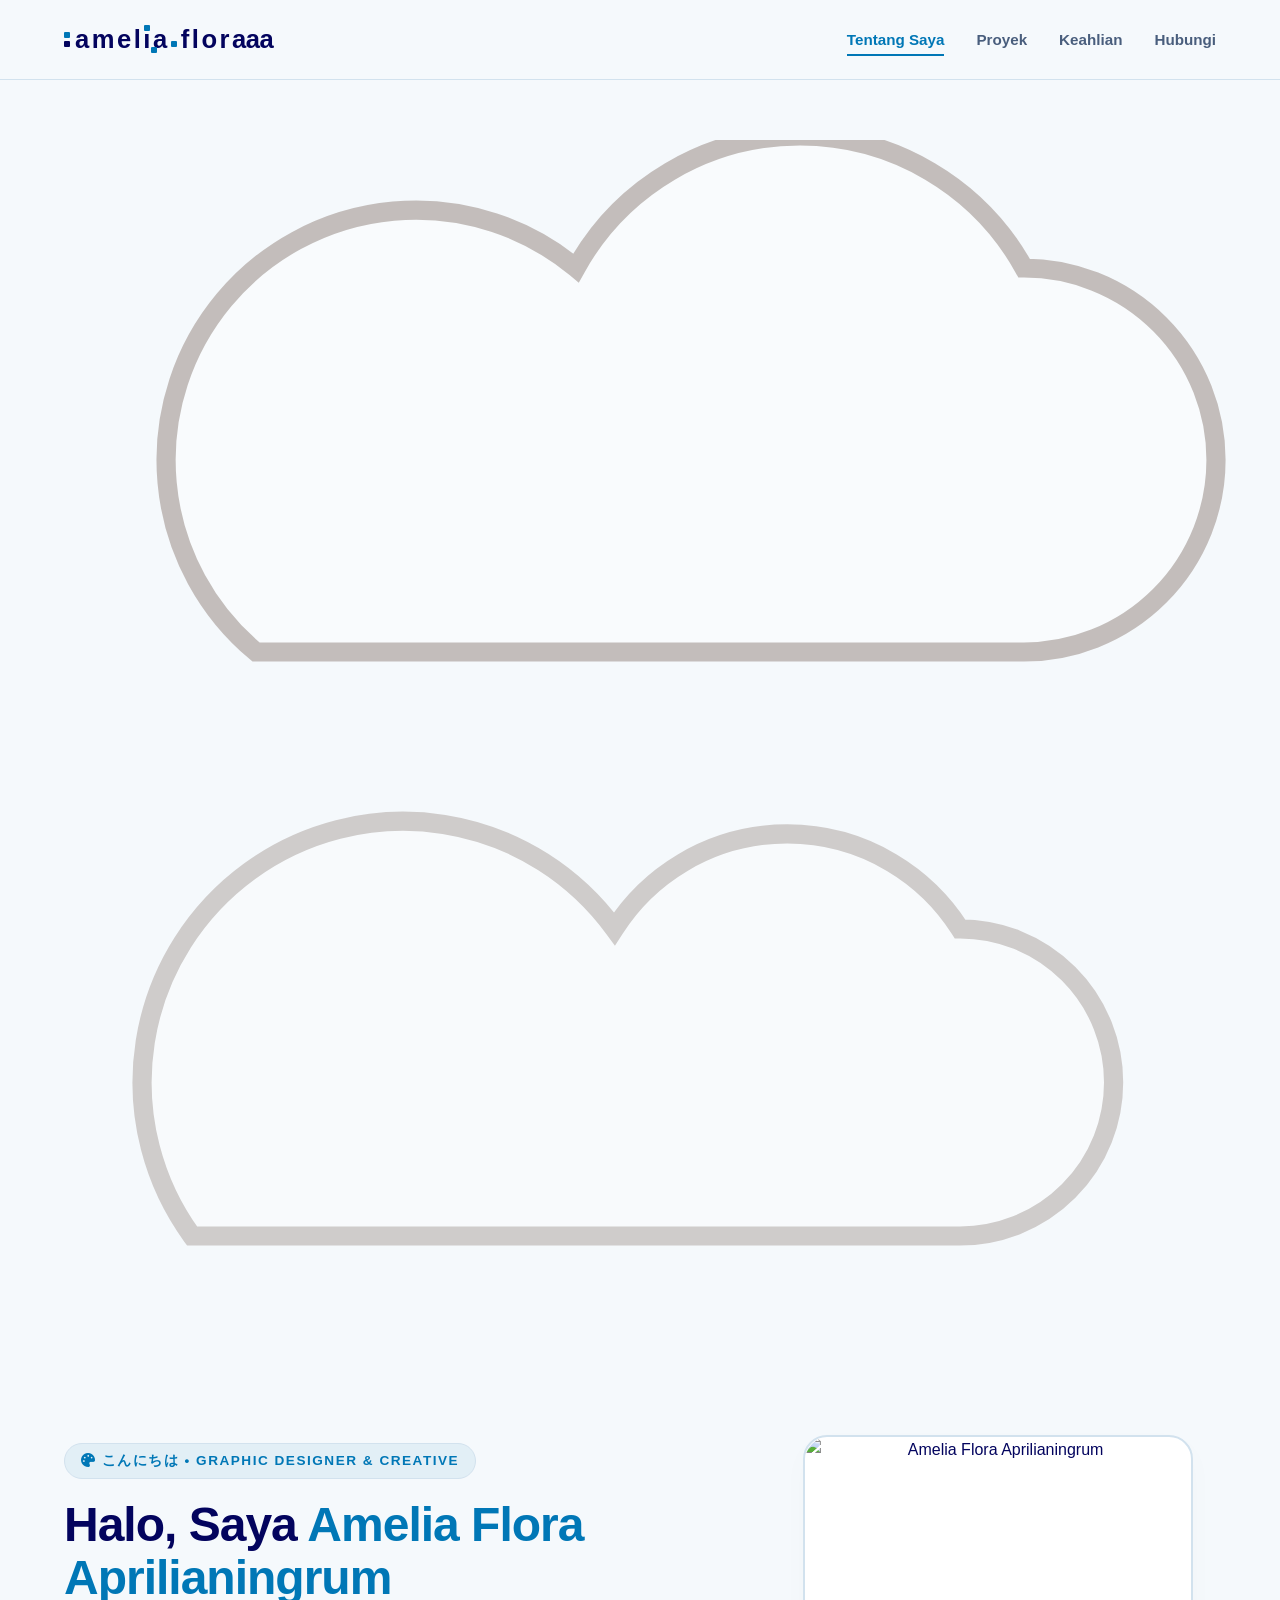
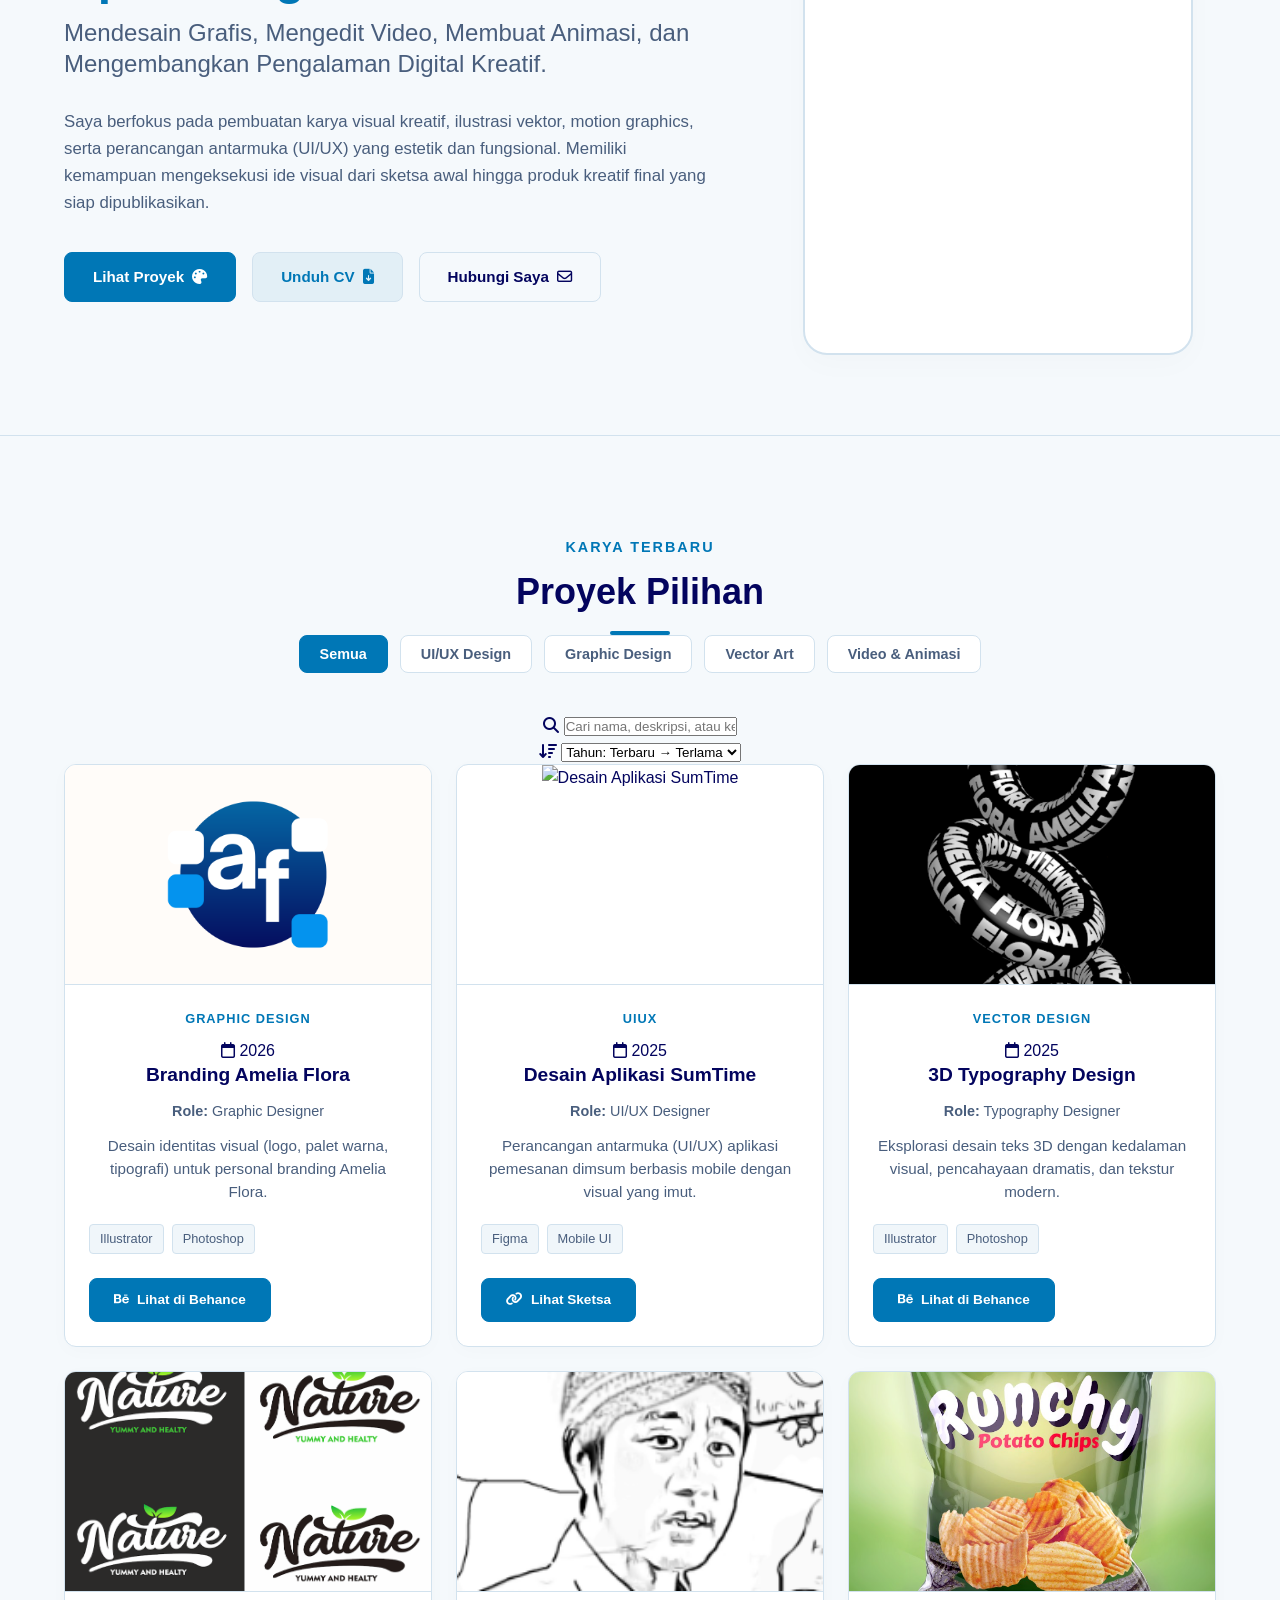
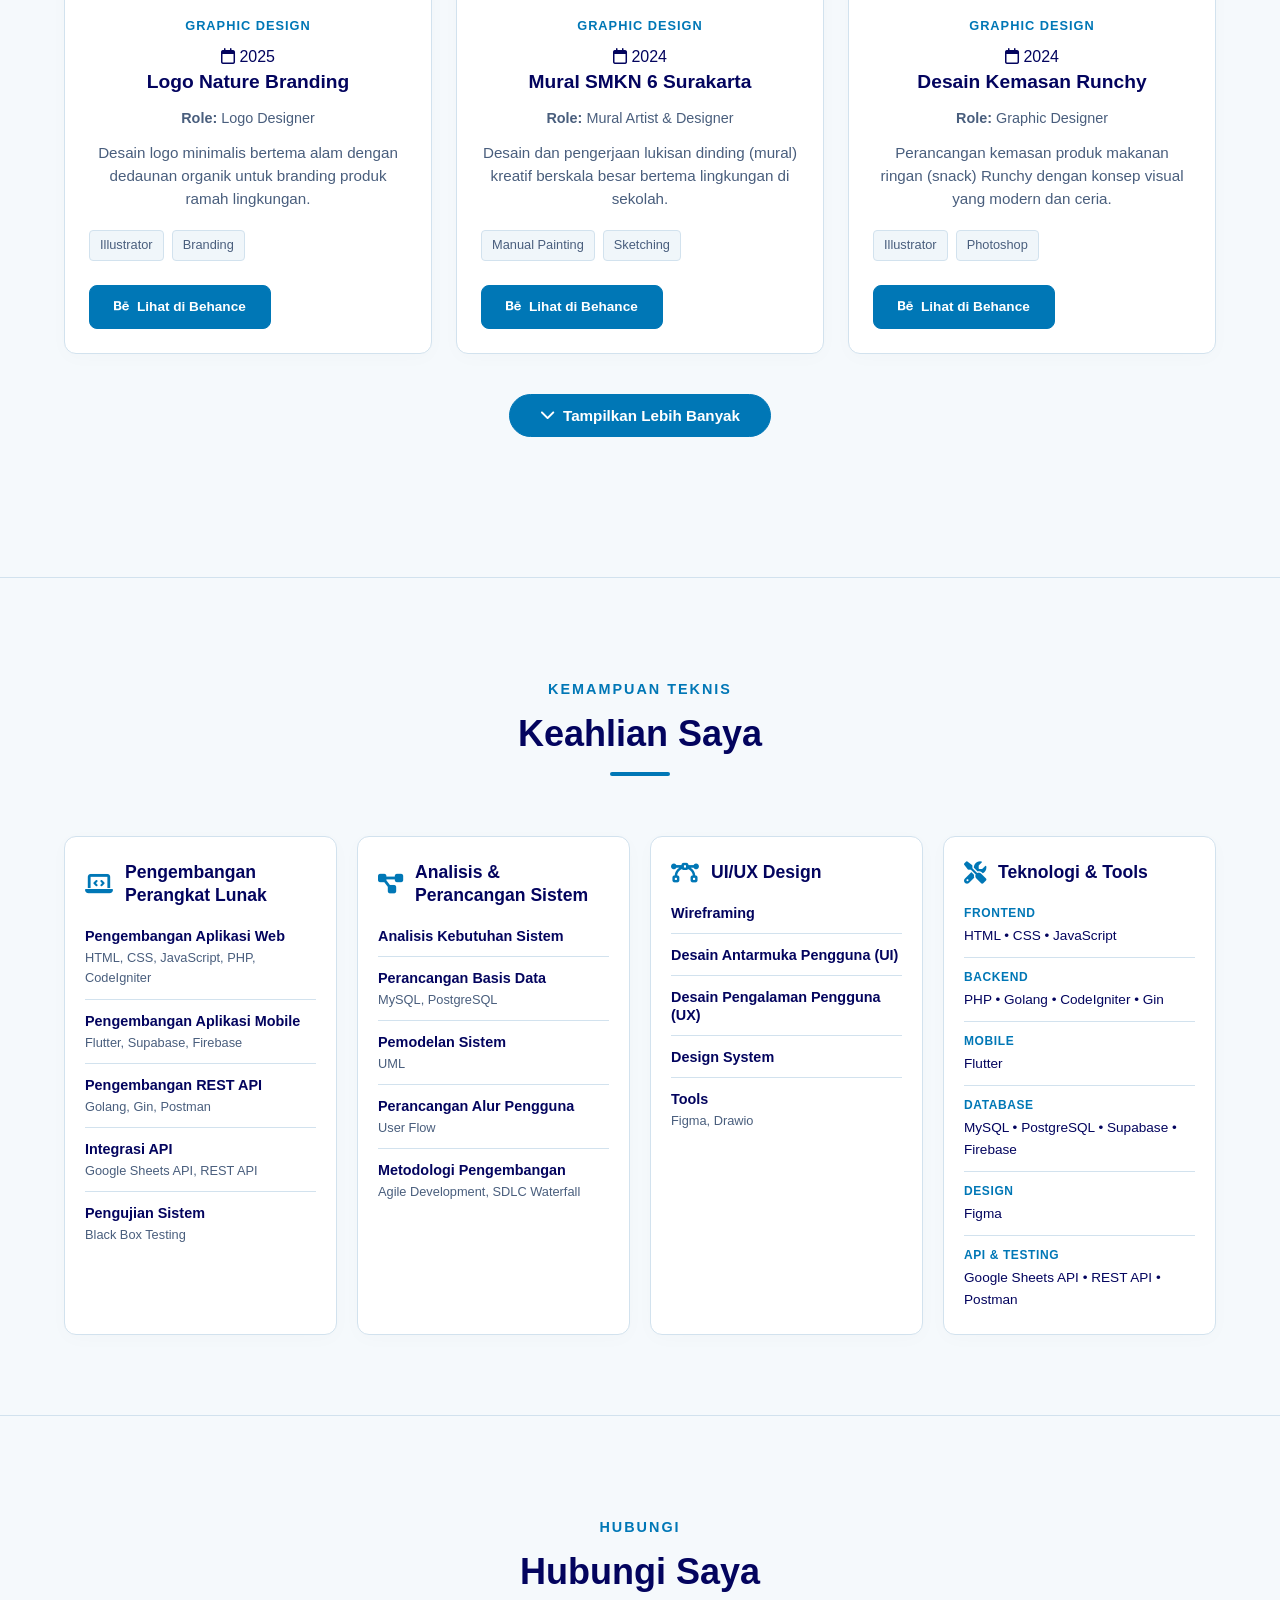
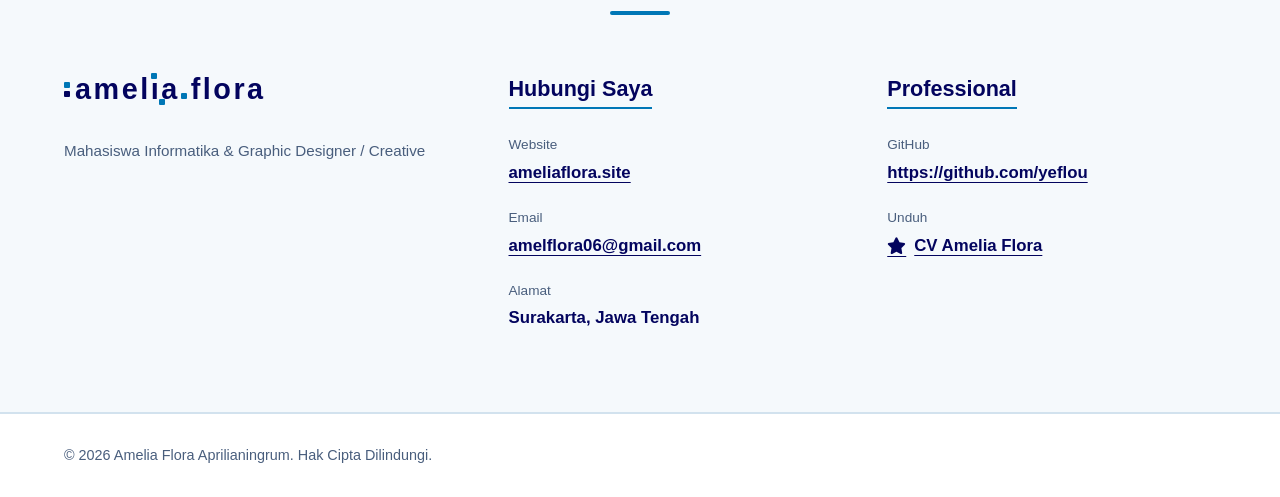
==== index.html @ 4d9814c0 "coba1" ====
<!DOCTYPE html>
<html lang="id">

<head>
    <meta charset="UTF-8">
    <meta name="viewport" content="width=device-width, initial-scale=1.0">
    <title>Amelia Flora </title>

    <link rel="icon" type="image/png" href="assets/logo.png">
    <link
        href="https://fonts.googleapis.com/css2?family=Fredoka:wght@300..700&family=Quicksand:wght@300..700&display=swap"
        rel="stylesheet">

    <link rel="stylesheet" href="https://cdnjs.cloudflare.com/ajax/libs/font-awesome/6.4.0/css/all.min.css">

    <link rel="stylesheet" href="style.css?v=2">
</head>

<body>

    <div id="scroll-progress"></div>


    <header class="navbar">
        <div class="nav-container">
            <a href="#" class="nav-logo-custom">
                <span class="logo-prefix"></span>
                <span class="logo-letter">a</span>
                <span class="logo-letter">m</span>
                <span class="logo-letter">e</span>
                <span class="logo-letter">l</span>
                <span class="logo-letter accent-i">ı</span>
                <span class="logo-letter accent-a">a</span>
                <span class="logo-dot"></span>
                <span class="logo-letter">f</span>
                <span class="logo-letter">l</span>
                <span class="logo-letter">o</span>
                <span class="logo-letter">r</span>
                <span class="logo-letter">aaa</span>
            </a>

            <button class="mobile-nav-toggle" aria-label="Toggle Navigation">
                <span class="bar"></span>
                <span class="bar"></span>
                <span class="bar"></span>
            </button>

            <nav class="nav-menu">
                <ul>
                    <li><a href="#about" class="nav-link active">Tentang Saya</a></li>
                    <li><a href="#projects" class="nav-link">Proyek</a></li>
                    <li><a href="#skills" class="nav-link">Keahlian</a></li>
                    <li><a href="#contact" class="nav-link">Hubungi</a></li>
                </ul>
            </nav>
        </div>
    </header>

    <section id="about" class="section hero-about-section">
        <!-- Floating Japanese Clouds background -->
        <div class="kumo kumo-1">
            <svg viewBox="0 0 100 50" class="kumo-svg">
                <path d="M 20 40 L 80 40 A 15 15 0 0 0 80 10 A 20 20 0 0 0 45 10 A 15 15 0 0 0 20 40 Z" fill="#ffffff"
                    opacity="0.4" stroke="#7a665c" stroke-width="1.5" />
            </svg>
        </div>
        <div class="kumo kumo-2">
            <svg viewBox="0 0 100 50" class="kumo-svg">
                <path d="M 15 35 L 75 35 A 12 12 0 0 0 75 11 A 16 16 0 0 0 48 11 A 12 12 0 0 0 15 35 Z" fill="#ffffff"
                    opacity="0.3" stroke="#7a665c" stroke-width="1.5" />
            </svg>
        </div>

        <div class="container hero-about-grid">
            <div class="hero-content">
                <span class="badge"><i class="fa-solid fa-palette"></i> こんにちは • Graphic Designer &amp; Creative</span>
                <h1 class="hero-title">Halo, Saya <span class="text-highlight">Amelia Flora Aprilianingrum</span></h1>
                <h2 class="hero-subtitle">Mendesain Grafis, Mengedit Video, Membuat Animasi, dan Mengembangkan
                    Pengalaman Digital Kreatif.</h2>

                <div class="about-description">
                    <p>
                        Saya berfokus pada pembuatan karya visual kreatif, ilustrasi vektor, motion graphics,
                        serta perancangan antarmuka (UI/UX) yang estetik dan fungsional. Memiliki kemampuan
                        mengeksekusi ide visual dari sketsa awal hingga produk kreatif final yang siap dipublikasikan.
                    </p>
                </div>

                <div class="hero-actions">
                    <a href="#projects" class="btn btn-primary">Lihat Proyek <i class="fa-solid fa-palette"></i></a>

                    <a href="assets/cv.pdf" class="btn btn-secondary" download="CV_Amelia_Flora.pdf">Unduh CV <i
                            class="fa-solid fa-file-arrow-down"></i></a>
                    <a href="#contact" class="btn btn-outline">Hubungi Saya <i class="fa-regular fa-envelope"></i></a>
                </div>

            </div>

            <div class="hero-photo-container">
                <!-- Glowing Sunset Sun in background -->
                <div class="sunset-sun-bg">
                    <svg viewBox="0 0 200 200" class="sunset-sun-svg">
                        <circle cx="100" cy="100" r="75" fill="url(#sunset-grad)" />
                        <defs>
                            <linearGradient id="sunset-grad" x1="0%" y1="0%" x2="0%" y2="100%">
                                <stop offset="0%" stop-color="#ff7063" stop-opacity="0.9" />
                                <stop offset="60%" stop-color="#ff9d63" stop-opacity="0.6" />
                                <stop offset="100%" stop-color="#ffd29d" stop-opacity="0.1" />
                            </linearGradient>
                        </defs>
                    </svg>
                </div>
                <!-- Cute Floating Origami Paper Crane -->
                <div class="origami-crane" id="origamiCrane">
                    <svg viewBox="0 0 100 100" class="crane-svg">
                        <polygon points="50,15 80,45 50,75 20,45" fill="#fff5eb" stroke="#3d2c25" stroke-width="1.5" />
                        <polygon points="50,15 80,45 50,55" fill="#ffd29d" stroke="#3d2c25" stroke-width="1.5" />
                        <polygon points="50,15 20,45 50,55" fill="#fffcf9" stroke="#3d2c25" stroke-width="1.5" />
                        <polygon points="50,55 80,10 65,50" fill="#ff7063" stroke="#3d2c25" stroke-width="1.5" />
                        <polygon points="50,55 20,10 35,50" fill="#ff7063" stroke="#3d2c25" stroke-width="1.5" />
                        <polygon points="50,75 40,95 48,70" fill="#ffd29d" stroke="#3d2c25" stroke-width="1.5" />
                        <polygon points="50,75 62,90 52,70" fill="#fff5eb" stroke="#3d2c25" stroke-width="1.5" />
                    </svg>
                </div>

                <div class="profile-photo-wrapper" id="photoFrame" style="padding: 0;">
                    <img src="assets/mypict.jpeg" alt="Amelia Flora Aprilianingrum" class="profile-photo">
                    <input type="file" id="photoInput" accept="image/*" style="display: none;">
                </div>
            </div>

        </div>
    </section>

    <section id="projects" class="section projects-section">
        <div class="container">
            <div class="section-header">
                <span class="section-subtitle">Karya Terbaru</span>
                <h2 class="section-title">Proyek Pilihan</h2>
                <div class="section-line"></div>
                <div class="project-filters">
                    <button class="filter-btn active" data-filter="all">Semua</button>
                    <button class="filter-btn" data-filter="uiux">UI/UX Design</button>
                    <button class="filter-btn" data-filter="graphic">Graphic Design</button>
                    <button class="filter-btn" data-filter="vector">Vector Art</button>
                    <button class="filter-btn" data-filter="animation">Video &amp; Animasi</button>
                </div>

                <div class="project-controls">
                    <div class="project-search-box">
                        <i class="fa-solid fa-magnifying-glass"></i>
                        <input type="text" id="projectSearch" placeholder="Cari nama, deskripsi, atau keahlian...">
                    </div>
                    <div class="project-sort-box">
                        <i class="fa-solid fa-arrow-down-wide-short"></i>
                        <select id="projectSort" aria-label="Urutkan proyek">
                            <option value="year-desc">Tahun: Terbaru &rarr; Terlama</option>
                            <option value="year-asc">Tahun: Terlama &rarr; Terbaru</option>
                            <option value="alpha-asc">Nama: A &rarr; Z</option>
                            <option value="alpha-desc">Nama: Z &rarr; A</option>
                        </select>
                    </div>
                </div>

                                <div class="projects-grid">
                    <!-- Proyek 1: Branding Amelia Flora -->
                    <div class="project-card" data-category="graphic" data-year="2026">
                        <div class="project-img-container">
                            <img src="assets/logo.png" alt="Branding Amelia Flora" class="project-img" style="object-fit: contain; background: #fffcf9; padding: 20px;">
                        </div>
                        <div class="project-content">
                            <div class="project-meta">
                                <span class="project-badge">Graphic Design</span>
                                <span class="project-year"><i class="fa-regular fa-calendar"></i> 2026</span>
                            </div>
                            <h3 class="project-title">Branding Amelia Flora</h3>
                            <div class="project-role-info"
                                style="margin-bottom: 12px; font-size: 0.9rem; color: var(--text-muted);">
                                <strong>Role:</strong> Graphic Designer
                            </div>
                            <p class="project-desc">Desain identitas visual (logo, palet warna, tipografi) untuk personal branding Amelia Flora.</p>
                            <div class="project-tech">
                                <span>Illustrator</span><span>Photoshop</span>
                            </div>
                            <div class="project-links">
                                <a href="https://www.behance.net"
                                    class="btn btn-primary btn-sm btn-block-link" target="_blank" rel="noopener">
                                    <i class="fa-brands fa-behance"></i> Lihat di Behance
                                </a>
                            </div>
                        </div>
                    </div>

                    <!-- Proyek 2: Desain Aplikasi SumTime -->
                    <div class="project-card" data-category="uiux" data-year="2025">
                        <div class="project-img-container">
                            <img src="assets/sumtime.jpg" alt="Desain Aplikasi SumTime" class="project-img">
                        </div>
                        <div class="project-content">
                            <div class="project-meta">
                                <span class="project-badge">UIUX</span>
                                <span class="project-year"><i class="fa-regular fa-calendar"></i> 2025</span>
                            </div>
                            <h3 class="project-title">Desain Aplikasi SumTime</h3>
                            <div class="project-role-info"
                                style="margin-bottom: 12px; font-size: 0.9rem; color: var(--text-muted);">
                                <strong>Role:</strong> UI/UX Designer
                            </div>
                            <p class="project-desc">Perancangan antarmuka (UI/UX) aplikasi pemesanan dimsum berbasis mobile dengan visual yang imut.</p>
                            <div class="project-tech">
                                <span>Figma</span><span>Mobile UI</span>
                            </div>
                            <div class="project-links">
                                <a href="https://drive.google.com/file/d/1VY_ouM7aklqHBwtlec2BrPNTpAzOblnZ/view?usp=drive_link"
                                    class="btn btn-primary btn-sm btn-block-link" target="_blank" rel="noopener">
                                    <i class="fa-solid fa-link"></i> Lihat Sketsa
                                </a>
                            </div>
                        </div>
                    </div>

                    <!-- Proyek 3: 3D Typography Design -->
                    <div class="project-card" data-category="vector" data-year="2025">
                        <div class="project-img-container">
                            <img src="assets/3dtypography.png" alt="3D Typography Design" class="project-img">
                        </div>
                        <div class="project-content">
                            <div class="project-meta">
                                <span class="project-badge">Vector Design</span>
                                <span class="project-year"><i class="fa-regular fa-calendar"></i> 2025</span>
                            </div>
                            <h3 class="project-title">3D Typography Design</h3>
                            <div class="project-role-info"
                                style="margin-bottom: 12px; font-size: 0.9rem; color: var(--text-muted);">
                                <strong>Role:</strong> Typography Designer
                            </div>
                            <p class="project-desc">Eksplorasi desain teks 3D dengan kedalaman visual, pencahayaan dramatis, dan tekstur modern.</p>
                            <div class="project-tech">
                                <span>Illustrator</span><span>Photoshop</span>
                            </div>
                            <div class="project-links">
                                <a href="https://www.behance.net"
                                    class="btn btn-primary btn-sm btn-block-link" target="_blank" rel="noopener">
                                    <i class="fa-brands fa-behance"></i> Lihat di Behance
                                </a>
                            </div>
                        </div>
                    </div>

                    <!-- Proyek 4: Logo Nature Branding -->
                    <div class="project-card" data-category="graphic" data-year="2025">
                        <div class="project-img-container">
                            <img src="assets/logonature.png" alt="Logo Nature Branding" class="project-img">
                        </div>
                        <div class="project-content">
                            <div class="project-meta">
                                <span class="project-badge">Graphic Design</span>
                                <span class="project-year"><i class="fa-regular fa-calendar"></i> 2025</span>
                            </div>
                            <h3 class="project-title">Logo Nature Branding</h3>
                            <div class="project-role-info"
                                style="margin-bottom: 12px; font-size: 0.9rem; color: var(--text-muted);">
                                <strong>Role:</strong> Logo Designer
                            </div>
                            <p class="project-desc">Desain logo minimalis bertema alam dengan dedaunan organik untuk branding produk ramah lingkungan.</p>
                            <div class="project-tech">
                                <span>Illustrator</span><span>Branding</span>
                            </div>
                            <div class="project-links">
                                <a href="https://www.behance.net"
                                    class="btn btn-primary btn-sm btn-block-link" target="_blank" rel="noopener">
                                    <i class="fa-brands fa-behance"></i> Lihat di Behance
                                </a>
                            </div>
                        </div>
                    </div>

                    <!-- Proyek 5: Mural SMKN 6 Surakarta -->
                    <div class="project-card" data-category="graphic" data-year="2024">
                        <div class="project-img-container">
                            <img src="assets/muralsmkn6.png" alt="Mural SMKN 6 Surakarta" class="project-img">
                        </div>
                        <div class="project-content">
                            <div class="project-meta">
                                <span class="project-badge">Graphic Design</span>
                                <span class="project-year"><i class="fa-regular fa-calendar"></i> 2024</span>
                            </div>
                            <h3 class="project-title">Mural SMKN 6 Surakarta</h3>
                            <div class="project-role-info"
                                style="margin-bottom: 12px; font-size: 0.9rem; color: var(--text-muted);">
                                <strong>Role:</strong> Mural Artist &amp; Designer
                            </div>
                            <p class="project-desc">Desain dan pengerjaan lukisan dinding (mural) kreatif berskala besar bertema lingkungan di sekolah.</p>
                            <div class="project-tech">
                                <span>Manual Painting</span><span>Sketching</span>
                            </div>
                            <div class="project-links">
                                <a href="https://www.behance.net"
                                    class="btn btn-primary btn-sm btn-block-link" target="_blank" rel="noopener">
                                    <i class="fa-brands fa-behance"></i> Lihat di Behance
                                </a>
                            </div>
                        </div>
                    </div>

                    <!-- Proyek 6: Desain Kemasan Runchy -->
                    <div class="project-card" data-category="graphic" data-year="2024">
                        <div class="project-img-container">
                            <img src="assets/desainkemasanrunchy.png" alt="Desain Kemasan Runchy" class="project-img">
                        </div>
                        <div class="project-content">
                            <div class="project-meta">
                                <span class="project-badge">Graphic Design</span>
                                <span class="project-year"><i class="fa-regular fa-calendar"></i> 2024</span>
                            </div>
                            <h3 class="project-title">Desain Kemasan Runchy</h3>
                            <div class="project-role-info"
                                style="margin-bottom: 12px; font-size: 0.9rem; color: var(--text-muted);">
                                <strong>Role:</strong> Graphic Designer
                            </div>
                            <p class="project-desc">Perancangan kemasan produk makanan ringan (snack) Runchy dengan konsep visual yang modern dan ceria.</p>
                            <div class="project-tech">
                                <span>Illustrator</span><span>Photoshop</span>
                            </div>
                            <div class="project-links">
                                <a href="https://www.behance.net"
                                    class="btn btn-primary btn-sm btn-block-link" target="_blank" rel="noopener">
                                    <i class="fa-brands fa-behance"></i> Lihat di Behance
                                </a>
                            </div>
                        </div>
                    </div>

                    <!-- Proyek 7: Poster Promosi Es Memel -->
                    <div class="project-card" data-category="graphic" data-year="2024">
                        <div class="project-img-container">
                            <img src="assets/posteresmemel.png" alt="Poster Promosi Es Memel" class="project-img">
                        </div>
                        <div class="project-content">
                            <div class="project-meta">
                                <span class="project-badge">Graphic Design</span>
                                <span class="project-year"><i class="fa-regular fa-calendar"></i> 2024</span>
                            </div>
                            <h3 class="project-title">Poster Promosi Es Memel</h3>
                            <div class="project-role-info"
                                style="margin-bottom: 12px; font-size: 0.9rem; color: var(--text-muted);">
                                <strong>Role:</strong> Graphic Designer
                            </div>
                            <p class="project-desc">Desain poster iklan produk kuliner segar "Es Memel" dengan ilustrasi menarik untuk promosi media sosial.</p>
                            <div class="project-tech">
                                <span>Photoshop</span><span>Canva</span>
                            </div>
                            <div class="project-links">
                                <a href="https://www.behance.net"
                                    class="btn btn-primary btn-sm btn-block-link" target="_blank" rel="noopener">
                                    <i class="fa-brands fa-behance"></i> Lihat di Behance
                                </a>
                            </div>
                        </div>
                    </div>

                    <!-- Proyek 8: Desain Kaos &amp; T-Shirt Custom -->
                    <div class="project-card" data-category="graphic" data-year="2024">
                        <div class="project-img-container">
                            <img src="assets/desaintshirt.png" alt="Desain Kaos &amp; T-Shirt Custom" class="project-img">
                        </div>
                        <div class="project-content">
                            <div class="project-meta">
                                <span class="project-badge">Graphic Design</span>
                                <span class="project-year"><i class="fa-regular fa-calendar"></i> 2024</span>
                            </div>
                            <h3 class="project-title">Desain Kaos &amp; T-Shirt Custom</h3>
                            <div class="project-role-info"
                                style="margin-bottom: 12px; font-size: 0.9rem; color: var(--text-muted);">
                                <strong>Role:</strong> T-Shirt Designer
                            </div>
                            <p class="project-desc">Ilustrasi kaos kustom dengan gaya visual seni modern untuk keperluan merchandise clothing line.</p>
                            <div class="project-tech">
                                <span>Illustrator</span><span>Photoshop</span>
                            </div>
                            <div class="project-links">
                                <a href="https://www.behance.net"
                                    class="btn btn-primary btn-sm btn-block-link" target="_blank" rel="noopener">
                                    <i class="fa-brands fa-behance"></i> Lihat di Behance
                                </a>
                            </div>
                        </div>
                    </div>

                    <!-- Proyek 9: Vector Art WPAP Bung Karno -->
                    <div class="project-card" data-category="vector" data-year="2024">
                        <div class="project-img-container">
                            <img src="assets/wpap1.png" alt="Vector Art WPAP Bung Karno" class="project-img">
                        </div>
                        <div class="project-content">
                            <div class="project-meta">
                                <span class="project-badge">Vector Design</span>
                                <span class="project-year"><i class="fa-regular fa-calendar"></i> 2024</span>
                            </div>
                            <h3 class="project-title">Vector Art WPAP Bung Karno</h3>
                            <div class="project-role-info"
                                style="margin-bottom: 12px; font-size: 0.9rem; color: var(--text-muted);">
                                <strong>Role:</strong> Vector Artist
                            </div>
                            <p class="project-desc">Ilustrasi potret wajah Bung Karno menggunakan gaya Wedha's Pop Art Portrait dengan warna kontras geometris.</p>
                            <div class="project-tech">
                                <span>Illustrator</span><span>Vector Art</span>
                            </div>
                            <div class="project-links">
                                <a href="https://www.behance.net"
                                    class="btn btn-primary btn-sm btn-block-link" target="_blank" rel="noopener">
                                    <i class="fa-brands fa-behance"></i> Lihat di Behance
                                </a>
                            </div>
                        </div>
                    </div>

                    <!-- Proyek 10: Animasi Iklan Layanan -->
                    <div class="project-card" data-category="animation" data-year="2024">
                        <div class="project-img-container">
                            <img src="assets/animasiiklanlayananmasyarakat.png" alt="Animasi Iklan Layanan Masyarakat" class="project-img">
                        </div>
                        <div class="project-content">
                            <div class="project-meta">
                                <span class="project-badge">Animation</span>
                                <span class="project-year"><i class="fa-regular fa-calendar"></i> 2024</span>
                            </div>
                            <h3 class="project-title">Animasi Iklan Layanan</h3>
                            <div class="project-role-info"
                                style="margin-bottom: 12px; font-size: 0.9rem; color: var(--text-muted);">
                                <strong>Role:</strong> Motion Designer &amp; Animator
                            </div>
                            <p class="project-desc">Pembuatan video animasi pendek edukasi sosial bertema kemasyarakatan menggunakan aset grafis 2D.</p>
                            <div class="project-tech">
                                <span>After Effects</span><span>Illustrator</span>
                            </div>
                            <div class="project-links">
                                <a href="https://www.behance.net"
                                    class="btn btn-primary btn-sm btn-block-link" target="_blank" rel="noopener">
                                    <i class="fa-brands fa-behance"></i> Lihat di Behance
                                </a>
                            </div>
                        </div>
                    </div>

                    <!-- Proyek 11: Video Iklan Klethak Klethik -->
                    <div class="project-card" data-category="animation" data-year="2024">
                        <div class="project-img-container">
                            <img src="assets/videoiklanklethakklethik.png" alt="Video Iklan Klethak Klethik" class="project-img">
                        </div>
                        <div class="project-content">
                            <div class="project-meta">
                                <span class="project-badge">Animation</span>
                                <span class="project-year"><i class="fa-regular fa-calendar"></i> 2024</span>
                            </div>
                            <h3 class="project-title">Video Iklan Klethak Klethik</h3>
                            <div class="project-role-info"
                                style="margin-bottom: 12px; font-size: 0.9rem; color: var(--text-muted);">
                                <strong>Role:</strong> Video Editor &amp; Colorist
                            </div>
                            <p class="project-desc">Editing video promosi komersial makanan ringan Klethak Klethik dengan transisi dan penataan audio dinamis.</p>
                            <div class="project-tech">
                                <span>Premiere Pro</span><span>After Effects</span>
                            </div>
                            <div class="project-links">
                                <a href="https://www.behance.net"
                                    class="btn btn-primary btn-sm btn-block-link" target="_blank" rel="noopener">
                                    <i class="fa-brands fa-behance"></i> Lihat di Behance
                                </a>
                            </div>
                        </div>
                    </div>

                    <!-- Proyek 12: Cinematic Pasar Gede -->
                    <div class="project-card" data-category="animation" data-year="2024">
                        <div class="project-img-container">
                            <img src="assets/cenematicpasargede.png" alt="Cinematic Pasar Gede Surakarta" class="project-img">
                        </div>
                        <div class="project-content">
                            <div class="project-meta">
                                <span class="project-badge">Animation</span>
                                <span class="project-year"><i class="fa-regular fa-calendar"></i> 2024</span>
                            </div>
                            <h3 class="project-title">Cinematic Pasar Gede</h3>
                            <div class="project-role-info"
                                style="margin-bottom: 12px; font-size: 0.9rem; color: var(--text-muted);">
                                <strong>Role:</strong> Videographer &amp; Editor
                            </div>
                            <p class="project-desc">Video sinematik pendek bernuansa dokumenter hangat menyoroti aktivitas sehari-hari di Pasar Gede.</p>
                            <div class="project-tech">
                                <span>Premiere Pro</span><span>Color Grading</span>
                            </div>
                            <div class="project-links">
                                <a href="https://www.behance.net"
                                    class="btn btn-primary btn-sm btn-block-link" target="_blank" rel="noopener">
                                    <i class="fa-brands fa-behance"></i> Lihat di Behance
                                </a>
                            </div>
                        </div>
                    </div>

                    <!-- Proyek 13: Desain T-Shirt Custom Vol. 2 -->
                    <div class="project-card" data-category="graphic" data-year="2024">
                        <div class="project-img-container">
                            <img src="assets/desaintshirt2.png" alt="Desain T-Shirt Custom Vol. 2" class="project-img">
                        </div>
                        <div class="project-content">
                            <div class="project-meta">
                                <span class="project-badge">Graphic Design</span>
                                <span class="project-year"><i class="fa-regular fa-calendar"></i> 2024</span>
                            </div>
                            <h3 class="project-title">Desain T-Shirt Custom Vol. 2</h3>
                            <div class="project-role-info"
                                style="margin-bottom: 12px; font-size: 0.9rem; color: var(--text-muted);">
                                <strong>Role:</strong> T-Shirt Designer
                            </div>
                            <p class="project-desc">Desain kaos kustom volume kedua dengan konsep ilustrasi doodle yang dinamis dan berenergi.</p>
                            <div class="project-tech">
                                <span>Illustrator</span><span>CorelDRAW</span>
                            </div>
                            <div class="project-links">
                                <a href="https://www.behance.net"
                                    class="btn btn-primary btn-sm btn-block-link" target="_blank" rel="noopener">
                                    <i class="fa-brands fa-behance"></i> Lihat di Behance
                                </a>
                            </div>
                        </div>
                    </div>

                    <!-- Proyek 14: Desain Busana &amp; Kaos Baju -->
                    <div class="project-card" data-category="graphic" data-year="2024">
                        <div class="project-img-container">
                            <img src="assets/desainbaju.png" alt="Desain Busana &amp; Kaos Baju" class="project-img">
                        </div>
                        <div class="project-content">
                            <div class="project-meta">
                                <span class="project-badge">Graphic Design</span>
                                <span class="project-year"><i class="fa-regular fa-calendar"></i> 2024</span>
                            </div>
                            <h3 class="project-title">Desain Busana &amp; Kaos Baju</h3>
                            <div class="project-role-info"
                                style="margin-bottom: 12px; font-size: 0.9rem; color: var(--text-muted);">
                                <strong>Role:</strong> Fashion Graphic Designer
                            </div>
                            <p class="project-desc">Perancangan desain pakaian kreatif dan mockup kaos dengan gaya tipografi dan ilustrasi lokal.</p>
                            <div class="project-tech">
                                <span>Illustrator</span><span>CorelDRAW</span>
                            </div>
                            <div class="project-links">
                                <a href="https://www.behance.net"
                                    class="btn btn-primary btn-sm btn-block-link" target="_blank" rel="noopener">
                                    <i class="fa-brands fa-behance"></i> Lihat di Behance
                                </a>
                            </div>
                        </div>
                    </div>

                    <!-- Proyek 15: Desain Feed Instagram Baju 2 -->
                    <div class="project-card" data-category="graphic" data-year="2024">
                        <div class="project-img-container">
                            <img src="assets/desainfeedbjau2.png" alt="Desain Feed Instagram Baju 2" class="project-img">
                        </div>
                        <div class="project-content">
                            <div class="project-meta">
                                <span class="project-badge">Graphic Design</span>
                                <span class="project-year"><i class="fa-regular fa-calendar"></i> 2024</span>
                            </div>
                            <h3 class="project-title">Desain Feed Instagram Baju 2</h3>
                            <div class="project-role-info"
                                style="margin-bottom: 12px; font-size: 0.9rem; color: var(--text-muted);">
                                <strong>Role:</strong> Content Creator
                            </div>
                            <p class="project-desc">Penataan tata letak feed Instagram promosi produk pakaian fashion dengan gaya estetik dan minimalis.</p>
                            <div class="project-tech">
                                <span>Photoshop</span><span>Canva</span>
                            </div>
                            <div class="project-links">
                                <a href="https://www.behance.net"
                                    class="btn btn-primary btn-sm btn-block-link" target="_blank" rel="noopener">
                                    <i class="fa-brands fa-behance"></i> Lihat di Behance
                                </a>
                            </div>
                        </div>
                    </div>

                    <!-- Proyek 16: Desain Feed Instagram Baju -->
                    <div class="project-card" data-category="graphic" data-year="2024">
                        <div class="project-img-container">
                            <img src="assets/desainnfeedbaju.png" alt="Desain Feed Instagram Baju" class="project-img">
                        </div>
                        <div class="project-content">
                            <div class="project-meta">
                                <span class="project-badge">Graphic Design</span>
                                <span class="project-year"><i class="fa-regular fa-calendar"></i> 2024</span>
                            </div>
                            <h3 class="project-title">Desain Feed Instagram Baju</h3>
                            <div class="project-role-info"
                                style="margin-bottom: 12px; font-size: 0.9rem; color: var(--text-muted);">
                                <strong>Role:</strong> Content Creator
                            </div>
                            <p class="project-desc">Pembuatan layout promosi fashion di Instagram dengan memadukan mockup pakaian dan palet warna pastel.</p>
                            <div class="project-tech">
                                <span>Photoshop</span><span>Canva</span>
                            </div>
                            <div class="project-links">
                                <a href="https://www.behance.net"
                                    class="btn btn-primary btn-sm btn-block-link" target="_blank" rel="noopener">
                                    <i class="fa-brands fa-behance"></i> Lihat di Behance
                                </a>
                            </div>
                        </div>
                    </div>

                    <!-- Proyek 17: Desain Mug Merchandise -->
                    <div class="project-card" data-category="graphic" data-year="2024">
                        <div class="project-img-container">
                            <img src="assets/desainmug.png" alt="Desain Mug Merchandise" class="project-img">
                        </div>
                        <div class="project-content">
                            <div class="project-meta">
                                <span class="project-badge">Graphic Design</span>
                                <span class="project-year"><i class="fa-regular fa-calendar"></i> 2024</span>
                            </div>
                            <h3 class="project-title">Desain Mug Merchandise</h3>
                            <div class="project-role-info"
                                style="margin-bottom: 12px; font-size: 0.9rem; color: var(--text-muted);">
                                <strong>Role:</strong> Graphic Designer
                            </div>
                            <p class="project-desc">Desain ilustrasi kustom yang dicetak pada mug merchandise untuk keperluan souvenir promosi korporat.</p>
                            <div class="project-tech">
                                <span>Illustrator</span><span>Photoshop</span>
                            </div>
                            <div class="project-links">
                                <a href="https://www.behance.net"
                                    class="btn btn-primary btn-sm btn-block-link" target="_blank" rel="noopener">
                                    <i class="fa-brands fa-behance"></i> Lihat di Behance
                                </a>
                            </div>
                        </div>
                    </div>

                    <!-- Proyek 18: Comic Pouch &amp; Mask Design -->
                    <div class="project-card" data-category="graphic" data-year="2024">
                        <div class="project-img-container">
                            <img src="assets/comiishlpouchdesainmask.png" alt="Comic Pouch &amp; Mask Design" class="project-img">
                        </div>
                        <div class="project-content">
                            <div class="project-meta">
                                <span class="project-badge">Graphic Design</span>
                                <span class="project-year"><i class="fa-regular fa-calendar"></i> 2024</span>
                            </div>
                            <h3 class="project-title">Comic Pouch &amp; Mask Design</h3>
                            <div class="project-role-info"
                                style="margin-bottom: 12px; font-size: 0.9rem; color: var(--text-muted);">
                                <strong>Role:</strong> Illustrator
                            </div>
                            <p class="project-desc">Desain pouch ilustrasi komik lucu dan masker pelindung kustom bertema karakter kartun imut.</p>
                            <div class="project-tech">
                                <span>Illustrator</span><span>Photoshop</span>
                            </div>
                            <div class="project-links">
                                <a href="https://www.behance.net"
                                    class="btn btn-primary btn-sm btn-block-link" target="_blank" rel="noopener">
                                    <i class="fa-brands fa-behance"></i> Lihat di Behance
                                </a>
                            </div>
                        </div>
                    </div>

                    <!-- Proyek 19: Poster Kampanye Lawan Corona -->
                    <div class="project-card" data-category="graphic" data-year="2023">
                        <div class="project-img-container">
                            <img src="assets/posterlawancorona.png" alt="Poster Kampanye Lawan Corona" class="project-img">
                        </div>
                        <div class="project-content">
                            <div class="project-meta">
                                <span class="project-badge">Graphic Design</span>
                                <span class="project-year"><i class="fa-regular fa-calendar"></i> 2023</span>
                            </div>
                            <h3 class="project-title">Poster Kampanye Lawan Corona</h3>
                            <div class="project-role-info"
                                style="margin-bottom: 12px; font-size: 0.9rem; color: var(--text-muted);">
                                <strong>Role:</strong> Graphic Designer
                            </div>
                            <p class="project-desc">Poster kampanye sosial edukatif mengenai protokol kesehatan untuk mencegah penularan COVID-19.</p>
                            <div class="project-tech">
                                <span>Illustrator</span><span>Photoshop</span>
                            </div>
                            <div class="project-links">
                                <a href="https://www.behance.net"
                                    class="btn btn-primary btn-sm btn-block-link" target="_blank" rel="noopener">
                                    <i class="fa-brands fa-behance"></i> Lihat di Behance
                                </a>
                            </div>
                        </div>
                    </div>

                    <!-- Proyek 20: Poster Mewarnai OUFEST -->
                    <div class="project-card" data-category="graphic" data-year="2024">
                        <div class="project-img-container">
                            <img src="assets/colouringOUFEST.png" alt="Poster Mewarnai Colouring OUFEST" class="project-img">
                        </div>
                        <div class="project-content">
                            <div class="project-meta">
                                <span class="project-badge">Graphic Design</span>
                                <span class="project-year"><i class="fa-regular fa-calendar"></i> 2024</span>
                            </div>
                            <h3 class="project-title">Poster Mewarnai OUFEST</h3>
                            <div class="project-role-info"
                                style="margin-bottom: 12px; font-size: 0.9rem; color: var(--text-muted);">
                                <strong>Role:</strong> Illustrator &amp; Designer
                            </div>
                            <p class="project-desc">Desain lembar mewarnai (coloring page) kustom bertema festival seni kreatif untuk acara OUFEST.</p>
                            <div class="project-tech">
                                <span>Illustrator</span><span>Line Art</span>
                            </div>
                            <div class="project-links">
                                <a href="https://www.behance.net"
                                    class="btn btn-primary btn-sm btn-block-link" target="_blank" rel="noopener">
                                    <i class="fa-brands fa-behance"></i> Lihat di Behance
                                </a>
                            </div>
                        </div>
                    </div>

                    <!-- Proyek 21: Vector Art WPAP Vol. 2 -->
                    <div class="project-card" data-category="vector" data-year="2024">
                        <div class="project-img-container">
                            <img src="assets/wpap2.png" alt="Vector Art WPAP Vol. 2" class="project-img">
                        </div>
                        <div class="project-content">
                            <div class="project-meta">
                                <span class="project-badge">Vector Design</span>
                                <span class="project-year"><i class="fa-regular fa-calendar"></i> 2024</span>
                            </div>
                            <h3 class="project-title">Vector Art WPAP Vol. 2</h3>
                            <div class="project-role-info"
                                style="margin-bottom: 12px; font-size: 0.9rem; color: var(--text-muted);">
                                <strong>Role:</strong> Vector Artist
                            </div>
                            <p class="project-desc">Ilustrasi wajah pop art gaya WPAP seri kedua dengan detail kemiringan bidang warna yang presisi.</p>
                            <div class="project-tech">
                                <span>Illustrator</span><span>Vector Art</span>
                            </div>
                            <div class="project-links">
                                <a href="https://www.behance.net"
                                    class="btn btn-primary btn-sm btn-block-link" target="_blank" rel="noopener">
                                    <i class="fa-brands fa-behance"></i> Lihat di Behance
                                </a>
                            </div>
                        </div>
                    </div>

                    <!-- Proyek 22: Desain Infografis Vol. 1 -->
                    <div class="project-card" data-category="vector" data-year="2024">
                        <div class="project-img-container">
                            <img src="assets/infografis1.png" alt="Desain Infografis Edukatif Vol. 1" class="project-img">
                        </div>
                        <div class="project-content">
                            <div class="project-meta">
                                <span class="project-badge">Vector Design</span>
                                <span class="project-year"><i class="fa-regular fa-calendar"></i> 2024</span>
                            </div>
                            <h3 class="project-title">Desain Infografis Vol. 1</h3>
                            <div class="project-role-info"
                                style="margin-bottom: 12px; font-size: 0.9rem; color: var(--text-muted);">
                                <strong>Role:</strong> Graphic Designer
                            </div>
                            <p class="project-desc">Perancangan infografis data statistik dengan penyajian grafik vektor kustom agar mudah dipahami publik.</p>
                            <div class="project-tech">
                                <span>Illustrator</span><span>Canva</span>
                            </div>
                            <div class="project-links">
                                <a href="https://www.behance.net"
                                    class="btn btn-primary btn-sm btn-block-link" target="_blank" rel="noopener">
                                    <i class="fa-brands fa-behance"></i> Lihat di Behance
                                </a>
                            </div>
                        </div>
                    </div>

                    <!-- Proyek 23: Desain Infografis Vol. 2 -->
                    <div class="project-card" data-category="vector" data-year="2024">
                        <div class="project-img-container">
                            <img src="assets/infografis2.png" alt="Desain Infografis Edukatif Vol. 2" class="project-img">
                        </div>
                        <div class="project-content">
                            <div class="project-meta">
                                <span class="project-badge">Vector Design</span>
                                <span class="project-year"><i class="fa-regular fa-calendar"></i> 2024</span>
                            </div>
                            <h3 class="project-title">Desain Infografis Vol. 2</h3>
                            <div class="project-role-info"
                                style="margin-bottom: 12px; font-size: 0.9rem; color: var(--text-muted);">
                                <strong>Role:</strong> Graphic Designer
                            </div>
                            <p class="project-desc">Desain infografis bertema kesehatan menggunakan ikon vektor minimalis dan layout yang teratur.</p>
                            <div class="project-tech">
                                <span>Illustrator</span><span>Canva</span>
                            </div>
                            <div class="project-links">
                                <a href="https://www.behance.net"
                                    class="btn btn-primary btn-sm btn-block-link" target="_blank" rel="noopener">
                                    <i class="fa-brands fa-behance"></i> Lihat di Behance
                                </a>
                            </div>
                        </div>
                    </div>

                    <!-- Proyek 24: Video Animasi Mermaid 2D -->
                    <div class="project-card" data-category="animation" data-year="2024">
                        <div class="project-img-container">
                            <img src="assets/animasi mermaid.png" alt="Video Animasi Mermaid 2D" class="project-img">
                        </div>
                        <div class="project-content">
                            <div class="project-meta">
                                <span class="project-badge">Animation</span>
                                <span class="project-year"><i class="fa-regular fa-calendar"></i> 2024</span>
                            </div>
                            <h3 class="project-title">Video Animasi Mermaid 2D</h3>
                            <div class="project-role-info"
                                style="margin-bottom: 12px; font-size: 0.9rem; color: var(--text-muted);">
                                <strong>Role:</strong> Animator
                            </div>
                            <p class="project-desc">Pembuatan video animasi pendek 2D bertema petualangan bawah laut putri duyung dengan motion yang halus.</p>
                            <div class="project-tech">
                                <span>After Effects</span><span>Illustrator</span>
                            </div>
                            <div class="project-links">
                                <a href="https://www.behance.net"
                                    class="btn btn-primary btn-sm btn-block-link" target="_blank" rel="noopener">
                                    <i class="fa-brands fa-behance"></i> Lihat di Behance
                                </a>
                            </div>
                        </div>
                    </div>

                    <!-- Proyek 25: Video Animasi Balon -->
                    <div class="project-card" data-category="animation" data-year="2024">
                        <div class="project-img-container">
                            <img src="assets/animasibalon.png" alt="Video Animasi Balon Melayang" class="project-img">
                        </div>
                        <div class="project-content">
                            <div class="project-meta">
                                <span class="project-badge">Animation</span>
                                <span class="project-year"><i class="fa-regular fa-calendar"></i> 2024</span>
                            </div>
                            <h3 class="project-title">Video Animasi Balon</h3>
                            <div class="project-role-info"
                                style="margin-bottom: 12px; font-size: 0.9rem; color: var(--text-muted);">
                                <strong>Role:</strong> Animator
                            </div>
                            <p class="project-desc">Animasi motion graphic balon udara warna-warni melintasi perbukitan menggunakan transisi ceria.</p>
                            <div class="project-tech">
                                <span>After Effects</span><span>Illustrator</span>
                            </div>
                            <div class="project-links">
                                <a href="https://www.behance.net"
                                    class="btn btn-primary btn-sm btn-block-link" target="_blank" rel="noopener">
                                    <i class="fa-brands fa-behance"></i> Lihat di Behance
                                </a>
                            </div>
                        </div>
                    </div>

                    <!-- Proyek 26: Video Animasi Kucing Lucu -->
                    <div class="project-card" data-category="animation" data-year="2024">
                        <div class="project-img-container">
                            <img src="assets/animasikucing.png" alt="Video Animasi Kucing Lucu" class="project-img">
                        </div>
                        <div class="project-content">
                            <div class="project-meta">
                                <span class="project-badge">Animation</span>
                                <span class="project-year"><i class="fa-regular fa-calendar"></i> 2024</span>
                            </div>
                            <h3 class="project-title">Video Animasi Kucing Lucu</h3>
                            <div class="project-role-info"
                                style="margin-bottom: 12px; font-size: 0.9rem; color: var(--text-muted);">
                                <strong>Role:</strong> Animator
                            </div>
                            <p class="project-desc">Animasi gerak pendek karakter kucing berinteraksi aktif dengan ekor bergoyang dan kedipan mata manis.</p>
                            <div class="project-tech">
                                <span>After Effects</span><span>Illustrator</span>
                            </div>
                            <div class="project-links">
                                <a href="https://www.behance.net"
                                    class="btn btn-primary btn-sm btn-block-link" target="_blank" rel="noopener">
                                    <i class="fa-brands fa-behance"></i> Lihat di Behance
                                </a>
                            </div>
                        </div>
                    </div>

                    <!-- Proyek 27: Video Animasi Nipis Madu -->
                    <div class="project-card" data-category="animation" data-year="2024">
                        <div class="project-img-container">
                            <img src="assets/animasinipismadu.png" alt="Video Animasi Nipis Madu" class="project-img">
                        </div>
                        <div class="project-content">
                            <div class="project-meta">
                                <span class="project-badge">Animation</span>
                                <span class="project-year"><i class="fa-regular fa-calendar"></i> 2024</span>
                            </div>
                            <h3 class="project-title">Video Animasi Nipis Madu</h3>
                            <div class="project-role-info"
                                style="margin-bottom: 12px; font-size: 0.9rem; color: var(--text-muted);">
                                <strong>Role:</strong> Motion Designer
                            </div>
                            <p class="project-desc">Pembuatan motion graphic promosi produk minuman segar Nipis Madu dengan transisi dinamis.</p>
                            <div class="project-tech">
                                <span>After Effects</span><span>Illustrator</span>
                            </div>
                            <div class="project-links">
                                <a href="https://www.behance.net"
                                    class="btn btn-primary btn-sm btn-block-link" target="_blank" rel="noopener">
                                    <i class="fa-brands fa-behance"></i> Lihat di Behance
                                </a>
                            </div>
                        </div>
                    </div>

                    <!-- Proyek 28: Video Animasi Wayang Kulit -->
                    <div class="project-card" data-category="animation" data-year="2024">
                        <div class="project-img-container">
                            <img src="assets/animasiwayang.png" alt="Video Animasi Wayang Kulit" class="project-img">
                        </div>
                        <div class="project-content">
                            <div class="project-meta">
                                <span class="project-badge">Animation</span>
                                <span class="project-year"><i class="fa-regular fa-calendar"></i> 2024</span>
                            </div>
                            <h3 class="project-title">Video Animasi Wayang Kulit</h3>
                            <div class="project-role-info"
                                style="margin-bottom: 12px; font-size: 0.9rem; color: var(--text-muted);">
                                <strong>Role:</strong> Motion Designer
                            </div>
                            <p class="project-desc">Animasi gerak pertunjukan wayang kulit tradisional Jawa dengan pencahayaan dramatis dan mistis.</p>
                            <div class="project-tech">
                                <span>After Effects</span><span>Illustrator</span>
                            </div>
                            <div class="project-links">
                                <a href="https://www.behance.net"
                                    class="btn btn-primary btn-sm btn-block-link" target="_blank" rel="noopener">
                                    <i class="fa-brands fa-behance"></i> Lihat di Behance
                                </a>
                            </div>
                        </div>
                    </div>

                    <!-- Proyek 29: Video Animasi Puppet Naga -->
                    <div class="project-card" data-category="animation" data-year="2024">
                        <div class="project-img-container">
                            <img src="assets/puppetnaga.png" alt="Video Animasi Puppet Naga" class="project-img">
                        </div>
                        <div class="project-content">
                            <div class="project-meta">
                                <span class="project-badge">Animation</span>
                                <span class="project-year"><i class="fa-regular fa-calendar"></i> 2024</span>
                            </div>
                            <h3 class="project-title">Video Animasi Puppet Naga</h3>
                            <div class="project-role-info"
                                style="margin-bottom: 12px; font-size: 0.9rem; color: var(--text-muted);">
                                <strong>Role:</strong> Animator
                            </div>
                            <p class="project-desc">Animasi boneka kertas (paper puppet) naga tradisional dengan persendian gerak 2D yang unik.</p>
                            <div class="project-tech">
                                <span>After Effects</span><span>Illustrator</span>
                            </div>
                            <div class="project-links">
                                <a href="https://www.behance.net"
                                    class="btn btn-primary btn-sm btn-block-link" target="_blank" rel="noopener">
                                    <i class="fa-brands fa-behance"></i> Lihat di Behance
                                </a>
                            </div>
                        </div>
                    </div>
                </div>
                
                <!-- Pagination Button Container -->
                <div class="projects-more-container" style="text-align: center; margin-top: 40px; display: none;">
                    <button id="btn-show-more" class="btn btn-primary" style="padding: 12px 30px; font-weight: 600; border-radius: 30px; display: inline-flex; align-items: center; gap: 8px;">
                        <i class="fa-solid fa-chevron-down"></i> Tampilkan Lebih Banyak
                    </button>
                </div>
            </div>
    </section>

    <section id="skills" class="section skills-section">
        <div class="container">
            <div class="section-header">
                <span class="section-subtitle">Kemampuan Teknis</span>
                <h2 class="section-title">Keahlian Saya</h2>
                <div class="section-line"></div>
            </div>

            <div class="skills-grid">

                <!-- Card 1: Pengembangan Perangkat Lunak -->
                <div class="skills-card">
                    <div class="skills-card-header">
                        <i class="fa-solid fa-laptop-code"></i>
                        <h3>Pengembangan Perangkat Lunak</h3>
                    </div>
                    <div class="skills-list-new">
                        <div class="skill-group">
                            <h4 class="skill-group-title">Pengembangan Aplikasi Web</h4>
                            <p class="skill-group-desc">HTML, CSS, JavaScript, PHP, CodeIgniter</p>
                        </div>
                        <div class="skill-group">
                            <h4 class="skill-group-title">Pengembangan Aplikasi Mobile</h4>
                            <p class="skill-group-desc">Flutter, Supabase, Firebase</p>
                        </div>
                        <div class="skill-group">
                            <h4 class="skill-group-title">Pengembangan REST API</h4>
                            <p class="skill-group-desc">Golang, Gin, Postman</p>
                        </div>
                        <div class="skill-group">
                            <h4 class="skill-group-title">Integrasi API</h4>
                            <p class="skill-group-desc">Google Sheets API, REST API</p>
                        </div>
                        <div class="skill-group">
                            <h4 class="skill-group-title">Pengujian Sistem</h4>
                            <p class="skill-group-desc">Black Box Testing</p>
                        </div>
                    </div>
                </div>

                <!-- Card 2: Analisis & Perancangan Sistem -->
                <div class="skills-card">
                    <div class="skills-card-header">
                        <i class="fa-solid fa-diagram-project"></i>
                        <h3>Analisis & Perancangan Sistem</h3>
                    </div>
                    <div class="skills-list-new">
                        <div class="skill-group">
                            <h4 class="skill-group-title">Analisis Kebutuhan Sistem</h4>
                        </div>
                        <div class="skill-group">
                            <h4 class="skill-group-title">Perancangan Basis Data</h4>
                            <p class="skill-group-desc">MySQL, PostgreSQL</p>
                        </div>
                        <div class="skill-group">
                            <h4 class="skill-group-title">Pemodelan Sistem</h4>
                            <p class="skill-group-desc">UML</p>
                        </div>
                        <div class="skill-group">
                            <h4 class="skill-group-title">Perancangan Alur Pengguna</h4>
                            <p class="skill-group-desc">User Flow</p>
                        </div>
                        <div class="skill-group">
                            <h4 class="skill-group-title">Metodologi Pengembangan</h4>
                            <p class="skill-group-desc">Agile Development, SDLC Waterfall</p>
                        </div>
                    </div>
                </div>

                <!-- Card 3: UI/UX Design -->
                <div class="skills-card">
                    <div class="skills-card-header">
                        <i class="fa-solid fa-bezier-curve"></i>
                        <h3>UI/UX Design</h3>
                    </div>
                    <div class="skills-list-new">
                        <div class="skill-group">
                            <h4 class="skill-group-title">Wireframing</h4>
                        </div>

                        <div class="skill-group">
                            <h4 class="skill-group-title">Desain Antarmuka Pengguna (UI)</h4>
                        </div>
                        <div class="skill-group">
                            <h4 class="skill-group-title">Desain Pengalaman Pengguna (UX)</h4>
                        </div>
                        <div class="skill-group">
                            <h4 class="skill-group-title">Design System</h4>
                        </div>
                        <div class="skill-group">
                            <h4 class="skill-group-title">Tools</h4>
                            <p class="skill-group-desc">Figma, Drawio</p>
                        </div>
                    </div>
                </div>

                <!-- Card 4: Teknologi & Tools -->
                <div class="skills-card">
                    <div class="skills-card-header">
                        <i class="fa-solid fa-screwdriver-wrench"></i>
                        <h3>Teknologi & Tools</h3>
                    </div>
                    <div class="skills-list-new tech-grid-skills">
                        <div class="tech-item-skill">
                            <span class="tech-label-skill">Frontend</span>
                            <span class="tech-tags-skill">HTML • CSS • JavaScript</span>
                        </div>
                        <div class="tech-item-skill">
                            <span class="tech-label-skill">Backend</span>
                            <span class="tech-tags-skill">PHP • Golang • CodeIgniter • Gin</span>
                        </div>
                        <div class="tech-item-skill">
                            <span class="tech-label-skill">Mobile</span>
                            <span class="tech-tags-skill">Flutter</span>
                        </div>
                        <div class="tech-item-skill">
                            <span class="tech-label-skill">Database</span>
                            <span class="tech-tags-skill">MySQL • PostgreSQL • Supabase • Firebase</span>
                        </div>
                        <div class="tech-item-skill">
                            <span class="tech-label-skill">Design</span>
                            <span class="tech-tags-skill">Figma</span>
                        </div>
                        <div class="tech-item-skill">
                            <span class="tech-label-skill">API & Testing</span>
                            <span class="tech-tags-skill">Google Sheets API • REST API • Postman</span>
                        </div>
                    </div>
                </div>

            </div>
        </div>
    </section>



    <section id="contact" class="section contact-section">
        <div class="container">
            <div class="section-header">
                <span class="section-subtitle">Hubungi</span>
                <h2 class="section-title">Hubungi Saya</h2>
                <div class="section-line"></div>
            </div>

            <div class="contact-grid-3col">

                <div class="contact-col brand-col">
                    <a href="#" class="nav-logo-custom footer-logo" style="margin-bottom: 20px;">
                        <span class="logo-prefix"></span>
                        <span class="logo-letter">a</span>
                        <span class="logo-letter">m</span>
                        <span class="logo-letter">e</span>
                        <span class="logo-letter">l</span>
                        <span class="logo-letter accent-i">ı</span>
                        <span class="logo-letter accent-a">a</span>
                        <span class="logo-dot"></span>
                        <span class="logo-letter">f</span>
                        <span class="logo-letter">l</span>
                        <span class="logo-letter">o</span>
                        <span class="logo-letter">r</span>
                        <span class="logo-letter">a</span>
                    </a>
                    <p class="brand-tagline">Mahasiswa Informatika &amp; Graphic Designer / Creative</p>
                </div>

                <div class="contact-col info-col">
                    <h3 class="col-title">Hubungi saya</h3>
                    <div class="contact-item">
                        <span class="item-label">Website</span>
                        <span class="item-value">
                            <a href="#" class="underlined-link">ameliaflora.site</a>
                        </span>
                    </div>

                    <div class="contact-item">
                        <span class="item-label">Email</span>
                        <span class="item-value">
                            <a href="mailto:amelflora06@gmail.com" class="underlined-link">amelflora06@gmail.com</a>
                        </span>
                    </div>

                    <div class="contact-item">
                        <span class="item-label">Alamat</span>
                        <span class="item-value">Surakarta, Jawa Tengah</span>
                    </div>



                </div>

                <div class="contact-col professional-col">
                    <h3 class="col-title">Professional</h3>



                    <div class="contact-item">
                        <span class="item-label">GitHub</span>
                        <span class="item-value">
                            <a href="https://github.com" target="_blank" rel="noopener"
                                class="underlined-link">https://github.com/yeflou</a>
                        </span>
                    </div>

                    <div class="contact-item">
                        <span class="item-label">Unduh</span>
                        <span class="item-value">
                            <a href="assets/cv.pdf" download="CV_Amelia_Flora.pdf" class="cv-download-link">
                                <i class="fa-solid fa-star download-icon"></i> CV Amelia Flora
                            </a>
                        </span>
                    </div>
                </div>
            </div>
        </div>
    </section>

    <footer class="footer">
        <div class="container footer-container">
            <p class="copyright">&copy; 2026 Amelia Flora Aprilianingrum. Hak Cipta Dilindungi.</p>
            <button id="backToTop" class="back-to-top" aria-label="Kembali ke Atas">
                <i class="fa-solid fa-arrow-up"></i>
            </button>
        </div>
    </footer>



    <script src="script.js?v=3"></script>
</body>

</html>
---- style.css ----
:root {
    
    --primary: #0077b6;            
    --primary-hover: #023e8a;      
    --bg-dark: #f5f9fc;            
    --bg-card: #ffffff;            
    --bg-card-hover: #f0f6fa;      
    --text-light: #03045e;         
    --text-muted: #495e7d;         
    --accent: #0077b6;             
    --accent-bg: rgba(0, 119, 182, 0.08);
    --border-color: #d2e2ee;       
    --border-hover: #0077b6;       
    --success: #0f9d58;            
    --error: #d93025;              

    --font-main: 'Plus Jakarta Sans', sans-serif;
    --border-radius: 12px;
    --border-radius-sm: 8px;
    --border-radius-lg: 24px;
    --transition: all 0.3s cubic-bezier(0.25, 0.8, 0.25, 1);
    --max-width: 1200px;
    --navbar-height: 80px;
}

*, *::before, *::after {
    box-sizing: border-box;
    margin: 0;
    padding: 0;
}

html {
    scroll-behavior: smooth;
    font-size: 16px;
}

body {
    font-family: var(--font-main);
    background-color: var(--bg-dark);
    color: var(--text-light);
    line-height: 1.6;
    overflow-x: hidden;
}

::-webkit-scrollbar {
    width: 10px;
}

::-webkit-scrollbar-track {
    background: var(--bg-dark);
}

::-webkit-scrollbar-thumb {
    background: #c3d7e6;
    border-radius: 5px;
    border: 2px solid var(--bg-dark);
}

::-webkit-scrollbar-thumb:hover {
    background: var(--primary);
}

.container {
    width: 100%;
    max-width: var(--max-width);
    margin: 0 auto;
    padding: 0 24px;
}

.section {
    padding: 100px 0 80px;
    border-bottom: 1px solid var(--border-color);
}

h1, h2, h3, h4, h5, h6 {
    font-weight: 700;
    line-height: 1.3;
}

.text-highlight {
    color: var(--accent);
}

.badge {
    display: inline-block;
    padding: 6px 16px;
    background-color: var(--accent-bg);
    color: var(--accent);
    border: 1px solid var(--border-color);
    border-radius: 50px;
    font-size: 0.85rem;
    font-weight: 600;
    text-transform: uppercase;
    letter-spacing: 1.5px;
    margin-bottom: 20px;
}

.section-header {
    text-align: center;
    margin-bottom: 60px;
}

.section-subtitle {
    color: var(--accent);
    font-weight: 600;
    font-size: 0.9rem;
    text-transform: uppercase;
    letter-spacing: 2px;
    display: block;
    margin-bottom: 10px;
}

.section-title {
    font-size: 2.25rem;
    font-weight: 800;
}

.section-line {
    width: 60px;
    height: 4px;
    background-color: var(--primary);
    margin: 15px auto 0;
    border-radius: 2px;
}

.btn {
    display: inline-flex;
    align-items: center;
    justify-content: center;
    gap: 8px;
    padding: 12px 28px;
    font-family: var(--font-main);
    font-size: 0.95rem;
    font-weight: 600;
    border-radius: var(--border-radius-sm);
    cursor: pointer;
    transition: var(--transition);
    text-decoration: none;
}

.btn-primary {
    background-color: var(--primary);
    color: #ffffff;
    border: 1px solid var(--primary);
}

.btn-primary:hover {
    background-color: var(--primary-hover);
    border-color: var(--primary-hover);
    transform: translateY(-2px);
}

.btn-outline {
    background-color: transparent;
    color: var(--text-light);
    border: 1px solid var(--border-color);
}

.btn-outline:hover {
    background-color: var(--bg-card-hover);
    border-color: var(--primary);
    transform: translateY(-2px);
}

.btn-secondary {
    background-color: var(--accent-bg);
    color: var(--primary);
    border: 1px solid var(--border-color);
}

.btn-secondary:hover {
    background-color: var(--primary);
    color: #ffffff;
    border-color: var(--primary);
    transform: translateY(-2px);
}

#scroll-progress {
    position: fixed;
    top: 0;
    left: 0;
    height: 4px;
    background-color: var(--primary);
    width: 0%;
    z-index: 1001;
    transition: width 0.1s ease-out;
}

.navbar {
    position: fixed;
    top: 0;
    left: 0;
    width: 100%;
    height: var(--navbar-height);
    background-color: rgba(245, 249, 252, 0.9);
    backdrop-filter: blur(10px);
    -webkit-backdrop-filter: blur(10px);
    z-index: 1000;
    border-bottom: 1px solid var(--border-color);
    transition: var(--transition);
}

.navbar.scrolled {
    height: 70px;
    box-shadow: 0 10px 30px rgba(0, 0, 0, 0.05);
}

.nav-container {
    display: flex;
    justify-content: space-between;
    align-items: center;
    height: 100%;
    max-width: var(--max-width);
    margin: 0 auto;
    padding: 0 24px;
}

.nav-logo-custom {
    display: inline-flex;
    align-items: center;
    font-family: var(--font-main);
    font-size: 1.6rem;
    font-weight: 800;
    color: var(--text-light);
    text-decoration: none;
    gap: 3px;
    letter-spacing: -0.5px;
    user-select: none;
}

.logo-prefix {
    display: inline-flex;
    flex-direction: column;
    gap: 3px;
    margin-right: 2px;
}

.logo-prefix::before,
.logo-prefix::after {
    content: '';
    display: block;
    width: 6px;
    height: 6px;
    border-radius: 1px;
    transition: var(--transition);
}

.logo-prefix::before {
    background-color: var(--primary);
}

.logo-prefix::after {
    background-color: var(--text-light);
}

.logo-letter {
    position: relative;
    display: inline-block;
    color: var(--text-light);
    text-transform: lowercase;
    line-height: 1;
}

.logo-letter.accent-i::before {
    content: '';
    position: absolute;
    top: -2px;
    left: 50%;
    transform: translateX(-50%);
    width: 6px;
    height: 6px;
    background-color: var(--primary);
    border-radius: 1px;
    z-index: 1;
    transition: var(--transition);
}

.logo-dot {
    display: inline-block;
    width: 6px;
    height: 6px;
    background-color: var(--primary);
    border-radius: 1px;
    margin: 0 1px;
    align-self: flex-end;
    margin-bottom: 5px;
    transition: var(--transition);
}

.logo-letter.accent-a::after {
    content: '';
    position: absolute;
    bottom: -1px;
    left: -2px;
    width: 6px;
    height: 6px;
    background-color: var(--primary);
    border-radius: 1px;
    z-index: 1;
    transition: var(--transition);
}

.nav-logo-custom:hover .logo-prefix::before,
.nav-logo-custom:hover .logo-dot,
.nav-logo-custom:hover .logo-letter.accent-a::after {
    transform: scale(1.2);
    background-color: var(--primary-hover);
}

.nav-logo-custom:hover .logo-letter.accent-i::before {
    transform: translateX(-50%) scale(1.2);
    background-color: var(--primary-hover);
}

.nav-logo-custom:hover .logo-prefix::after {
    transform: scale(1.2);
}

.nav-menu ul {
    display: flex;
    list-style: none;
    gap: 32px;
}

.nav-link {
    color: var(--text-muted);
    text-decoration: none;
    font-weight: 600;
    font-size: 0.95rem;
    transition: var(--transition);
    position: relative;
    padding: 8px 0;
}

.nav-link:hover, .nav-link.active {
    color: var(--primary);
}

.nav-link::after {
    content: '';
    position: absolute;
    bottom: 0;
    left: 0;
    width: 0;
    height: 2px;
    background-color: var(--primary);
    transition: var(--transition);
}

.nav-link:hover::after, .nav-link.active::after {
    width: 100%;
}

.mobile-nav-toggle {
    display: none;
    background: none;
    border: none;
    cursor: pointer;
    flex-direction: column;
    gap: 6px;
}

.mobile-nav-toggle .bar {
    width: 25px;
    height: 2.5px;
    background-color: var(--text-light);
    transition: var(--transition);
}

.mobile-nav-toggle.active .bar:nth-child(1) {
    transform: translateY(8.5px) rotate(45deg);
}
.mobile-nav-toggle.active .bar:nth-child(2) {
    opacity: 0;
}
.mobile-nav-toggle.active .bar:nth-child(3) {
    transform: translateY(-8.5px) rotate(-45deg);
}

.hero-about-section {
    padding-top: calc(var(--navbar-height) + 60px);
}

.hero-about-grid {
    display: grid;
    grid-template-columns: 1.2fr 0.8fr;
    gap: 60px;
    align-items: center;
}

.hero-title {
    font-size: 3rem;
    font-weight: 800;
    margin-bottom: 12px;
    line-height: 1.1;
    letter-spacing: -1px;
}

.hero-subtitle {
    font-size: 1.5rem;
    font-weight: 500;
    color: var(--text-muted);
    margin-bottom: 30px;
}

.about-description p {
    color: var(--text-muted);
    margin-bottom: 20px;
    font-size: 1.05rem;
}

.hero-actions {
    display: flex;
    gap: 16px;
    margin-top: 35px;
    margin-bottom: 45px;
}

.hero-stats {
    display: flex;
    gap: 40px;
    border-top: 1px solid var(--border-color);
    padding-top: 30px;
}

.stat-item {
    display: flex;
    flex-direction: column;
}

.stat-num {
    font-size: 2rem;
    font-weight: 800;
    color: var(--primary);
    line-height: 1;
    margin-bottom: 6px;
}

.stat-label {
    font-size: 0.85rem;
    color: var(--text-muted);
    font-weight: 500;
}

.hero-photo-container {
    display: flex;
    justify-content: center;
    align-items: center;
}

.profile-photo-wrapper {
    position: relative;
    width: 390px;
    height: 520px;
    border-radius: var(--border-radius-lg);
    overflow: hidden;
    background-color: var(--bg-card);
    border: 2px solid var(--border-color);
    display: flex;
    flex-direction: column;
    justify-content: center;
    align-items: center;
    padding: 30px;
    text-align: center;
    transition: var(--transition);
    box-shadow: 0 10px 30px rgba(0, 0, 0, 0.02);
}

.profile-photo-wrapper img.profile-photo {
    width: 100%;
    height: 100%;
    object-fit: cover;
    border-radius: var(--border-radius-lg);
}

.photo-placeholder {
    border: 3px dashed var(--border-color);
    cursor: pointer;
    background-color: #edf3f7;
}

.photo-placeholder:hover {
    border-color: var(--primary);
    background-color: var(--bg-card-hover);
    transform: translateY(-5px);
}

.placeholder-icon {
    font-size: 4rem;
    color: var(--text-muted);
    margin-bottom: 20px;
    transition: var(--transition);
}

.photo-placeholder:hover .placeholder-icon {
    color: var(--primary);
    transform: scale(1.1);
}

.placeholder-text h3 {
    font-size: 1.25rem;
    font-weight: 600;
    margin-bottom: 8px;
    color: var(--text-light);
}

.placeholder-text p {
    font-size: 0.85rem;
    color: var(--text-muted);
    margin-bottom: 12px;
}

.placeholder-dimensions {
    display: inline-block;
    padding: 4px 10px;
    background-color: rgba(0, 0, 0, 0.04);
    border-radius: 4px;
    font-size: 0.75rem;
    color: var(--primary);
    font-weight: 600;
}

.project-filters {
    display: flex;
    justify-content: center;
    gap: 12px;
    margin-bottom: 40px;
    flex-wrap: wrap;
}

.filter-btn {
    background-color: var(--bg-card);
    border: 1px solid var(--border-color);
    color: var(--text-muted);
    padding: 10px 20px;
    border-radius: var(--border-radius-sm);
    font-family: var(--font-main);
    font-weight: 600;
    font-size: 0.9rem;
    cursor: pointer;
    transition: var(--transition);
}

.filter-btn:hover {
    color: var(--text-light);
    border-color: var(--primary);
}

.filter-btn.active {
    background-color: var(--primary);
    color: #ffffff;
    border-color: var(--primary);
}

.projects-grid {
    display: grid;
    grid-template-columns: repeat(3, 1fr);
    gap: 24px;
}

.project-card {
    background-color: var(--bg-card);
    border: 1px solid var(--border-color);
    border-radius: var(--border-radius);
    overflow: hidden;
    transition: var(--transition);
    display: flex;
    flex-direction: column;
    box-shadow: 0 4px 20px rgba(0, 0, 0, 0.02);
}

.project-card:hover {
    border-color: var(--primary);
    transform: translateY(-8px);
    box-shadow: 0 12px 30px rgba(0, 0, 0, 0.06);
}

.project-img-container {
    height: 220px;
    border-bottom: 1px solid var(--border-color);
    overflow: hidden;
}

.project-img {
    width: 100%;
    height: 100%;
    object-fit: cover;
    transition: var(--transition);
}

.project-card:hover .project-img {
    transform: scale(1.05);
}

.project-img-placeholder {
    height: 220px;
    background-color: #edf3f7;
    border-bottom: 1px solid var(--border-color);
    display: flex;
    flex-direction: column;
    justify-content: center;
    align-items: center;
    gap: 12px;
    color: var(--text-muted);
}

.project-img-placeholder i {
    font-size: 3.5rem;
    transition: var(--transition);
}

.project-card:hover .project-img-placeholder i {
    color: var(--primary);
    transform: scale(1.1);
}

.project-img-placeholder span {
    font-weight: 600;
    font-size: 1.1rem;
    color: var(--text-muted);
}

.project-content {
    padding: 24px;
    display: flex;
    flex-direction: column;
    flex-grow: 1;
}

.project-badge {
    color: var(--primary);
    font-size: 0.8rem;
    font-weight: 700;
    text-transform: uppercase;
    letter-spacing: 1px;
    margin-bottom: 8px;
    display: block;
}

.project-title {
    font-size: 1.2rem;
    margin-bottom: 12px;
    color: var(--text-light);
}

.project-desc {
    color: var(--text-muted);
    font-size: 0.95rem;
    margin-bottom: 20px;
    line-height: 1.5;
}

.project-tech {
    display: flex;
    flex-wrap: wrap;
    gap: 8px;
    margin-top: auto;
    margin-bottom: 24px;
}

.project-tech span {
    background-color: #f0f6fa;
    border: 1px solid var(--border-color);
    color: var(--text-muted);
    padding: 4px 10px;
    border-radius: 4px;
    font-size: 0.8rem;
    font-weight: 500;
}

.project-links {
    display: flex;
    gap: 20px;
}

.project-link {
    color: var(--text-light);
    text-decoration: none;
    font-size: 0.9rem;
    font-weight: 600;
    display: inline-flex;
    align-items: center;
    gap: 6px;
    transition: var(--transition);
}

.project-link:hover {
    color: var(--primary);
}

.skills-grid {
    display: grid;
    grid-template-columns: repeat(4, 1fr);
    gap: 20px;
}

.skills-list-new {
    display: flex;
    flex-direction: column;
    gap: 12px;
}

.skill-group {
    border-bottom: 1px solid var(--border-color);
    padding-bottom: 10px;
}

.skill-group:last-child {
    border-bottom: none;
    padding-bottom: 0;
}

.skill-group-title {
    font-size: 0.9rem;
    font-weight: 600;
    color: var(--text-light);
    margin-bottom: 0;
}

.skill-group-desc {
    font-size: 0.8rem;
    color: var(--text-muted);
    margin-top: 2px;
}

/* For Technology & Tools card styles */
.tech-grid-skills {
    display: flex;
    flex-direction: column;
    gap: 10px;
}

.tech-item-skill {
    display: flex;
    flex-direction: column;
    gap: 2px;
    border-bottom: 1px solid var(--border-color);
    padding-bottom: 10px;
}

.tech-item-skill:last-child {
    border-bottom: none;
    padding-bottom: 0;
}

.tech-label-skill {
    font-size: 0.75rem;
    font-weight: 700;
    color: var(--primary);
    text-transform: uppercase;
    letter-spacing: 0.05em;
}

.tech-tags-skill {
    font-size: 0.85rem;
    color: var(--text-light);
    font-weight: 500;
}


.skills-card {
    background-color: var(--bg-card);
    border: 1px solid var(--border-color);
    border-radius: var(--border-radius);
    padding: 24px 20px;
    transition: var(--transition);
    box-shadow: 0 4px 20px rgba(0, 0, 0, 0.02);
}

.skills-card:hover {
    border-color: var(--primary);
    transform: translateY(-5px);
    box-shadow: 0 12px 30px rgba(0, 0, 0, 0.05);
}

.skills-card-header {
    display: flex;
    align-items: center;
    gap: 12px;
    margin-bottom: 20px;
}

.skills-card-header i {
    font-size: 1.4rem;
    color: var(--primary);
}

.skills-card-header h3 {
    font-size: 1.1rem;
}

.skills-list {
    display: flex;
    flex-direction: column;
    gap: 20px;
}

.skill-item {
    display: flex;
    flex-direction: column;
}

.skill-info {
    display: flex;
    justify-content: space-between;
    margin-bottom: 8px;
}

.skill-name {
    font-size: 0.95rem;
    font-weight: 500;
    color: var(--text-muted);
}

.skill-percent {
    font-size: 0.9rem;
    font-weight: 600;
    color: var(--primary);
}

.skill-bar-bg {
    width: 100%;
    height: 6px;
    background-color: #e3edf4;
    border-radius: 10px;
    overflow: hidden;
}

.skill-bar {
    height: 100%;
    background-color: var(--primary);
    border-radius: 10px;
    transition: width 1s cubic-bezier(0.1, 0.8, 0.1, 1);
}

.creative-grid {
    display: grid;
    grid-template-columns: repeat(2, 1fr);
    gap: 30px;
    max-width: 900px;
    margin: 0 auto;
}

.creative-card {
    background-color: var(--bg-card);
    border: 1px solid var(--border-color);
    border-radius: var(--border-radius);
    padding: 40px;
    text-align: center;
    transition: var(--transition);
    display: flex;
    flex-direction: column;
    align-items: center;
    box-shadow: 0 4px 20px rgba(0, 0, 0, 0.02);
}

.creative-card:hover {
    border-color: var(--primary);
    transform: translateY(-5px);
    box-shadow: 0 12px 30px rgba(0, 0, 0, 0.05);
}

.creative-icon {
    font-size: 3.5rem;
    color: var(--primary);
    margin-bottom: 24px;
    transition: var(--transition);
}

.creative-card:hover .creative-icon {
    transform: scale(1.1);
}

.creative-card h3 {
    font-size: 1.4rem;
    margin-bottom: 15px;
    color: var(--text-light);
}

.creative-card p {
    color: var(--text-muted);
    font-size: 0.95rem;
    line-height: 1.6;
    margin-bottom: 30px;
    flex-grow: 1;
}

.btn-sm {
    padding: 10px 24px;
    font-size: 0.85rem;
}

@media (max-width: 768px) {
    .creative-grid {
        grid-template-columns: 1fr;
    }
}

.contact-grid {
    display: grid;
    grid-template-columns: 0.9fr 1.1fr;
    gap: 60px;
    align-items: start;
}

.contact-info h3 {
    font-size: 1.75rem;
    margin-bottom: 20px;
}

.contact-info p {
    color: var(--text-muted);
    margin-bottom: 40px;
    font-size: 1rem;
}

.contact-section {
    background-color: var(--bg-dark);
}

.contact-grid-3col {
    display: grid;
    grid-template-columns: 1.2fr 1fr 1fr;
    gap: 50px;
    margin-top: 20px;
}

.brand-col {
    display: flex;
    flex-direction: column;
    gap: 15px;
}

.footer-logo {
    font-size: 1.8rem;
    font-weight: 800;
    color: var(--text-light);
    text-decoration: none;
    display: inline-flex;
    align-items: center;
    letter-spacing: -0.5px;
}

.brand-tagline {
    color: var(--text-muted);
    font-size: 0.95rem;
    line-height: 1.6;
}

.col-title {
    font-size: 1.35rem;
    font-weight: 700;
    color: var(--text-light);
    margin-bottom: 25px;
    position: relative;
    display: inline-block;
    padding-bottom: 6px;
    text-transform: capitalize;
}

.col-title::after {
    content: '';
    position: absolute;
    left: 0;
    bottom: 0;
    width: 100%;
    height: 2px;
    background-color: var(--primary);
}

.contact-item {
    margin-bottom: 20px;
    display: flex;
    flex-direction: column;
    gap: 4px;
}

.contact-item:last-child {
    margin-bottom: 0;
}

.item-label {
    font-size: 0.85rem;
    color: var(--text-muted);
    text-transform: capitalize;
}

.item-value {
    font-size: 1.05rem;
    color: var(--text-light);
    font-weight: 600;
}

.underlined-link {
    color: var(--text-light);
    text-decoration: underline;
    text-underline-offset: 4px;
    text-decoration-thickness: 1px;
    transition: var(--transition);
}

.underlined-link:hover {
    color: var(--primary);
}

.linkedin-badge {
    display: inline-flex;
    align-items: center;
    justify-content: center;
    background-color: var(--primary);
    color: #ffffff;
    width: 20px;
    height: 20px;
    border-radius: 3px;
    font-size: 0.8rem;
    margin-left: 8px;
    vertical-align: middle;
}

.cv-download-link {
    color: var(--text-light);
    text-decoration: underline;
    text-underline-offset: 4px;
    text-decoration-thickness: 1px;
    display: inline-flex;
    align-items: center;
    gap: 8px;
    font-weight: 600;
    transition: var(--transition);
}

.cv-download-link:hover {
    color: var(--primary);
}

.star-icon {
    color: #fbbf24;
    font-size: 0.95rem;
}

.footer {
    background-color: var(--bg-card);
    padding: 30px 0;
    border-top: 1px solid var(--border-color);
}

.footer-container {
    display: flex;
    justify-content: space-between;
    align-items: center;
    flex-wrap: wrap;
    gap: 20px;
}

.copyright {
    color: var(--text-muted);
    font-size: 0.9rem;
}

.back-to-top {
    width: 44px;
    height: 44px;
    background-color: var(--bg-card);
    border: 1px solid var(--border-color);
    color: var(--primary);
    border-radius: 50%;
    cursor: pointer;
    display: flex;
    align-items: center;
    justify-content: center;
    font-size: 1.1rem;
    transition: var(--transition);
    box-shadow: 0 4px 10px rgba(0, 0, 0, 0.05);
}

.back-to-top:hover {
    background-color: var(--primary);
    color: #ffffff;
    border-color: var(--primary);
    transform: translateY(-3px);
}

@media (max-width: 1024px) {
    .hero-about-grid {
        grid-template-columns: 1fr;
        gap: 50px;
        text-align: center;
    }
    
    .hero-about-section {
        padding-top: calc(var(--navbar-height) + 40px);
    }
    
    .hero-actions {
        justify-content: center;
    }
    
    .hero-stats {
        justify-content: center;
    }
    
    .projects-grid {
        grid-template-columns: repeat(2, 1fr);
    }
    
    .skills-grid {
        grid-template-columns: repeat(2, 1fr);
        gap: 20px;
    }
    
    .contact-grid-3col {
        grid-template-columns: 1fr;
        gap: 30px;
    }
    
    .timeline::before {
        left: 20px;
    }
    
    .timeline-item {
        padding-left: 50px;
    }
    
    .timeline-dot {
        left: 11px;
    }
}

@media (max-width: 768px) {
    
    .mobile-nav-toggle {
        display: flex;
    }
    
    .skills-grid,
    .projects-grid {
        grid-template-columns: 1fr;
    }
    
    .nav-menu {
        position: fixed;
        top: var(--navbar-height);
        left: -100%;
        width: 100%;
        height: calc(100vh - var(--navbar-height));
        background-color: rgba(245, 249, 252, 0.98);
        backdrop-filter: blur(15px);
        -webkit-backdrop-filter: blur(15px);
        transition: var(--transition);
        border-bottom: 1px solid var(--border-color);
        overflow-y: auto;
    }
    
    .nav-menu.active {
        left: 0;
    }
    
    .nav-menu ul {
        flex-direction: column;
        align-items: center;
        padding: 50px 0;
        gap: 40px;
    }
    
    .nav-link {
        font-size: 1.2rem;
    }
    
    .hero-title {
        font-size: 2.25rem;
    }
    
    .hero-subtitle {
        font-size: 1.25rem;
    }
    
    .profile-photo-wrapper {
        width: 330px;
        height: 440px;
    }
    
    .footer-container {
        flex-direction: column;
        text-align: center;
    }
}

@media (max-width: 480px) {
    .hero-stats {
        flex-direction: column;
        gap: 20px;
        align-items: center;
    }
    
    .hero-actions {
        flex-direction: column;
        width: 100%;
    }
    
    .hero-actions .btn {
        width: 100%;
    }
    
    .profile-photo-wrapper {
        width: 100%;
        max-width: 300px;
        height: 400px;
    }

}

/* --- DETAIL MODAL STYLES --- */
.modal {
    position: fixed;
    top: 0;
    left: 0;
    width: 100%;
    height: 100%;
    z-index: 1100;
    display: flex;
    justify-content: center;
    align-items: center;
    opacity: 0;
    pointer-events: none;
    transition: opacity 0.4s ease;
}

.modal.active {
    opacity: 1;
    pointer-events: auto;
}

.modal-overlay {
    position: absolute;
    top: 0;
    left: 0;
    width: 100%;
    height: 100%;
    background-color: rgba(3, 4, 94, 0.4);
    backdrop-filter: blur(8px);
    -webkit-backdrop-filter: blur(8px);
}

.modal-wrapper {
    position: relative;
    width: 95%;
    max-width: 1350px;
    height: 92vh;
    max-height: 92vh;
    background-color: var(--bg-card);
    border: 1px solid var(--border-color);
    border-radius: var(--border-radius-lg);
    box-shadow: 0 25px 50px -12px rgba(3, 4, 94, 0.25);
    z-index: 1102;
    overflow: hidden;
    transform: scale(0.9) translateY(20px);
    transition: transform 0.4s cubic-bezier(0.34, 1.56, 0.64, 1);
    display: flex;
    flex-direction: column;
}

.modal.active .modal-wrapper {
    transform: scale(1) translateY(0);
}

.modal-close {
    position: absolute;
    top: 20px;
    right: 20px;
    width: 40px;
    height: 40px;
    background-color: var(--bg-dark);
    border: 1px solid var(--border-color);
    border-radius: 50%;
    display: flex;
    align-items: center;
    justify-content: center;
    cursor: pointer;
    font-size: 1.2rem;
    color: var(--text-light);
    transition: var(--transition);
    z-index: 10;
}

.modal-close:hover {
    background-color: var(--primary);
    color: #ffffff;
    border-color: var(--primary);
    transform: rotate(90deg);
}

.modal-container {
    display: grid;
    grid-template-columns: 0.9fr 1.1fr;
    height: 100%;
    overflow: hidden;
}

.modal-details-side {
    padding: 28px;
    display: flex;
    flex-direction: column;
    gap: 15px;
    overflow-y: auto;
    height: 100%;
}

.modal-preview-side {
    background-color: #f0f6fa;
    padding: 28px;
    display: flex;
    flex-direction: column;
    gap: 12px;
    border-left: 1px solid var(--border-color);
    overflow-y: auto;
    height: 100%;
}

.modal-badge {
    align-self: flex-start;
    padding: 4px 12px;
    background-color: var(--accent-bg);
    color: var(--accent);
    border: 1px solid var(--border-color);
    border-radius: 50px;
    font-size: 0.75rem;
    font-weight: 700;
    text-transform: uppercase;
    letter-spacing: 1px;
}

.modal-title {
    font-size: 1.6rem;
    color: var(--text-light);
    font-weight: 800;
    line-height: 1.25;
}

.modal-description-text {
    color: var(--text-muted);
    font-size: 0.95rem;
    line-height: 1.6;
}

.modal-tech-text {
    font-size: 0.9rem;
    font-weight: 600;
    color: var(--primary);
    background-color: var(--accent-bg);
    padding: 8px 12px;
    border-radius: var(--border-radius-sm);
    border: 1px solid var(--border-color);
    display: inline-block;
    align-self: flex-start;
}

.modal-info-block {
    display: flex;
    flex-direction: column;
    gap: 6px;
}

.info-heading {
    font-size: 0.95rem;
    color: var(--primary);
    font-weight: 700;
    text-transform: uppercase;
    letter-spacing: 0.5px;
    display: flex;
    align-items: center;
    gap: 8px;
    margin-bottom: 2px;
}

.modal-roles-list,
.modal-features-list {
    padding-left: 20px;
    margin: 0;
    color: var(--text-muted);
    font-size: 0.92rem;
    line-height: 1.6;
}

.modal-roles-list li,
.modal-features-list li {
    margin-bottom: 4px;
}

.modal-links-container {
    width: 100%;
    margin-top: 5px;
}

.btn-modal-github {
    display: flex;
    align-items: center;
    justify-content: center;
    gap: 8px;
    width: 100%;
    padding: 10px;
    font-weight: 600;
}

.previews-grid {
    display: grid;
    grid-template-columns: 1fr 1fr;
    gap: 20px;
    width: 100%;
}

.preview-item {
    display: flex;
    flex-direction: column;
    align-items: center;
    width: 100%;
    background: rgba(255, 255, 255, 0.4);
    border: 1px solid var(--border-color);
    border-radius: var(--border-radius-md);
    padding: 14px;
    box-shadow: 0 4px 12px rgba(3, 4, 94, 0.03);
    transition: var(--transition);
}

.preview-item:hover {
    border-color: var(--primary);
    transform: translateY(-2px);
    background-color: #ffffff;
}

.preview-item-label {
    font-size: 0.8rem;
    font-weight: 700;
    color: var(--text-muted);
    margin-bottom: 10px;
    text-transform: uppercase;
    letter-spacing: 0.5px;
    text-align: center;
}

/* --- DEVICE FRAMES & MOCKUPS --- */
/* --- DEVICE FRAMES & MOCKUPS --- */
.mock-browser-device {
    width: 100%;
    max-width: 100%;
    background-color: var(--bg-card);
    border-radius: 8px;
    border: 1px solid var(--border-color);
    box-shadow: 0 15px 30px rgba(3, 4, 94, 0.08);
    display: flex;
    flex-direction: column;
    overflow: hidden;
}

.mock-browser-header {
    height: 32px;
    background-color: #eef3f7;
    border-bottom: 1px solid var(--border-color);
    display: flex;
    align-items: center;
    padding: 0 12px;
    position: relative;
}

.mock-browser-dots {
    display: flex;
    gap: 4px;
}

.mock-dot {
    width: 8px;
    height: 8px;
    border-radius: 50%;
    display: inline-block;
}

.mock-dot-close { background-color: #ff5f56; }
.mock-dot-minimize { background-color: #ffbd2e; }
.mock-dot-expand { background-color: #27c93f; }

.mock-browser-address {
    background-color: var(--bg-card);
    border: 1px solid var(--border-color);
    border-radius: 4px;
    height: 18px;
    font-size: 0.65rem;
    color: var(--text-muted);
    display: flex;
    align-items: center;
    padding: 0 8px;
    width: 65%;
    margin-left: 12px;
    gap: 4px;
}

.security-lock {
    color: var(--success);
    font-size: 0.6rem;
}

.address-text {
    overflow: hidden;
    text-overflow: ellipsis;
    white-space: nowrap;
}

.mock-browser-viewport {
    height: 190px;
    overflow-y: auto;
    background-color: var(--bg-dark);
    position: relative;
}

.mock-mobile-device {
    width: 170px;
    height: 320px;
    background-color: #111;
    border-radius: 28px;
    padding: 8px;
    box-shadow: 0 10px 20px rgba(3, 4, 94, 0.12), inset 0 0 2px 2px rgba(255,255,255,0.2);
    position: relative;
    display: flex;
    flex-direction: column;
}

.mock-mobile-speaker {
    width: 40px;
    height: 3px;
    background-color: #333;
    border-radius: 2px;
    position: absolute;
    top: 4px;
    left: 50%;
    transform: translateX(-50%);
    z-index: 5;
}

.mock-mobile-camera {
    width: 6px;
    height: 6px;
    background-color: #222;
    border-radius: 50%;
    position: absolute;
    top: 3px;
    left: 32%;
    z-index: 5;
}

.mock-mobile-screen {
    flex-grow: 1;
    background-color: var(--bg-dark);
    border-radius: 22px;
    overflow: hidden;
    display: flex;
    flex-direction: column;
    position: relative;
}

.mock-mobile-status-bar {
    height: 20px;
    padding: 0 12px;
    display: flex;
    justify-content: space-between;
    align-items: center;
    font-size: 0.6rem;
    color: var(--text-light);
    font-weight: 600;
    background-color: rgba(245, 249, 252, 0.8);
    z-index: 3;
}

.mock-status-icons {
    display: flex;
    gap: 4px;
}

.mock-mobile-content {
    flex-grow: 1;
    overflow-y: auto;
    position: relative;
    display: flex;
    flex-direction: column;
}

.mock-mobile-home-indicator {
    width: 80px;
    height: 4px;
    background-color: #aaa;
    border-radius: 2px;
    position: absolute;
    bottom: 6px;
    left: 50%;
    transform: translateX(-50%);
    z-index: 5;
}

/* --- MOCK COMPONENT VIEWS DESIGN --- */
.mock-view {
    padding: 16px;
    font-size: 0.8rem;
    display: flex;
    flex-direction: column;
    gap: 12px;
}

.mock-view-header {
    display: flex;
    justify-content: space-between;
    align-items: center;
    border-bottom: 1px solid var(--border-color);
    padding-bottom: 8px;
}

.mock-view-header h5 {
    font-size: 0.95rem;
    font-weight: 700;
    color: var(--text-light);
}

.badge-live {
    background-color: var(--accent-bg);
    color: var(--accent);
    padding: 2px 8px;
    border-radius: 10px;
    font-size: 0.65rem;
    font-weight: 700;
    text-transform: uppercase;
    display: inline-flex;
    align-items: center;
    gap: 4px;
}

.pulse-dot {
    width: 6px;
    height: 6px;
    background-color: var(--success);
    border-radius: 50%;
    display: inline-block;
    box-shadow: 0 0 0 rgba(15, 157, 88, 0.4);
    animation: pulse-live 1.5s infinite;
}

@keyframes pulse-live {
    0% {
        box-shadow: 0 0 0 0 rgba(15, 157, 88, 0.7);
    }
    70% {
        box-shadow: 0 0 0 6px rgba(15, 157, 88, 0);
    }
    100% {
        box-shadow: 0 0 0 0 rgba(15, 157, 88, 0);
    }
}

.mock-stats-grid {
    display: grid;
    grid-template-columns: repeat(3, 1fr);
    gap: 8px;
}

.mock-stat-card {
    background-color: var(--bg-card);
    border: 1px solid var(--border-color);
    border-radius: 6px;
    padding: 8px;
    display: flex;
    flex-direction: column;
    box-shadow: 0 2px 4px rgba(0,0,0,0.01);
}

.stat-label {
    font-size: 0.6rem;
    color: var(--text-muted);
}

.stat-value {
    font-size: 1rem;
    font-weight: 800;
    color: var(--primary);
    line-height: 1.1;
    margin: 2px 0;
}

.stat-sub {
    font-size: 0.55rem;
    color: var(--text-muted);
}

.mock-table {
    width: 100%;
    border-collapse: collapse;
    background-color: var(--bg-card);
    border: 1px solid var(--border-color);
    border-radius: 6px;
    overflow: hidden;
    font-size: 0.7rem;
}

.mock-table th,
.mock-table td {
    padding: 6px 8px;
    text-align: left;
    border-bottom: 1px solid var(--border-color);
}

.mock-table th {
    background-color: #f0f6fa;
    color: var(--text-muted);
    font-weight: 700;
}

.mock-table tr:last-child td {
    border-bottom: none;
}

.mock-table tr.highlight {
    background-color: var(--accent-bg);
}

.tbl-badge {
    padding: 2px 6px;
    border-radius: 4px;
    font-size: 0.6rem;
    font-weight: 700;
}

.tbl-badge.green {
    background-color: rgba(15, 157, 88, 0.1);
    color: var(--success);
}

.tbl-badge.yellow {
    background-color: rgba(251, 191, 36, 0.15);
    color: #b45309;
}

.btn-mock-add {
    background-color: var(--primary);
    color: white;
    border: none;
    border-radius: 4px;
    padding: 2px 8px;
    font-size: 0.65rem;
    font-weight: 700;
    cursor: pointer;
}

.mock-search-bar {
    background-color: var(--bg-card);
    border: 1px solid var(--border-color);
    border-radius: 4px;
    padding: 4px 8px;
    display: flex;
    align-items: center;
    gap: 6px;
    font-size: 0.7rem;
}

.mock-search-bar input {
    border: none;
    outline: none;
    width: 100%;
    background: transparent;
    color: var(--text-light);
}

.mock-chart-container {
    background-color: var(--bg-card);
    border: 1px solid var(--border-color);
    border-radius: 6px;
    padding: 10px;
}

.mock-chart-container h6 {
    font-size: 0.75rem;
    margin-bottom: 8px;
    color: var(--text-light);
}

.mock-bar-chart {
    display: flex;
    justify-content: space-around;
    align-items: flex-end;
    height: 70px;
    border-bottom: 1px solid var(--border-color);
    padding-bottom: 2px;
}

.chart-bar {
    width: 16px;
    background-color: #c3d7e6;
    border-radius: 2px 2px 0 0;
    position: relative;
    transition: background-color 0.3s;
}

.chart-bar.active {
    background-color: var(--primary);
}

.chart-bar::after {
    content: attr(data-month);
    position: absolute;
    bottom: -15px;
    left: 50%;
    transform: translateX(-50%);
    font-size: 0.55rem;
    color: var(--text-muted);
}

.mock-checkup-card {
    background-color: var(--bg-card);
    border: 1px solid var(--border-color);
    border-radius: 6px;
    padding: 12px;
    display: flex;
    flex-direction: column;
    gap: 8px;
}

.card-header-main {
    display: flex;
    justify-content: space-between;
    align-items: center;
    border-bottom: 1px dashed var(--border-color);
    padding-bottom: 6px;
}

.card-header-main h6 {
    font-size: 0.8rem;
    color: var(--text-light);
}

.card-header-main h6 .sub {
    color: var(--text-muted);
    font-weight: 500;
}

.date-tag {
    font-size: 0.6rem;
    color: var(--text-muted);
}

.card-metrics {
    display: grid;
    grid-template-columns: 1fr 1fr;
    gap: 8px;
}

.metric-box {
    background-color: var(--bg-dark);
    padding: 6px;
    border-radius: 4px;
    display: flex;
    flex-direction: column;
}

.metric-box .lbl {
    font-size: 0.55rem;
    color: var(--text-muted);
}

.metric-box .val {
    font-size: 0.85rem;
    font-weight: 700;
    color: var(--text-light);
}

.metric-box .stat {
    font-size: 0.55rem;
    display: flex;
    align-items: center;
    gap: 2px;
}

.metric-box .stat.green { color: var(--success); }

.card-details {
    display: flex;
    flex-direction: column;
    gap: 4px;
    font-size: 0.65rem;
}

.detail-row {
    line-height: 1.3;
}

/* API Integration specific elements */
.api-endpoints-list {
    display: flex;
    flex-direction: column;
    gap: 6px;
}

.api-item {
    display: flex;
    align-items: center;
    gap: 8px;
    background-color: var(--bg-card);
    border: 1px solid var(--border-color);
    border-radius: 4px;
    padding: 4px 8px;
}

.api-item .method {
    padding: 2px 6px;
    border-radius: 3px;
    font-weight: 700;
    font-size: 0.55rem;
    width: 40px;
    text-align: center;
}

.api-item.get .method {
    background-color: rgba(97, 175, 239, 0.1);
    color: #61afef;
}

.api-item.post .method {
    background-color: rgba(152, 195, 121, 0.1);
    color: #98c379;
}

.api-item .path {
    font-family: monospace;
    font-weight: 600;
    color: var(--text-light);
}

.api-item .desc {
    color: var(--text-muted);
    font-size: 0.6rem;
    margin-left: auto;
}

.code-block-container {
    background-color: #1e2530;
    border-radius: 4px;
    overflow: hidden;
}

.code-header {
    background-color: #151a22;
    color: #abb2bf;
    padding: 4px 10px;
    font-size: 0.6rem;
    font-family: monospace;
}

.code-output {
    padding: 8px 10px;
    margin: 0;
    overflow-x: auto;
}

.code-output code {
    font-family: monospace;
    color: #98c379;
    font-size: 0.65rem;
    display: block;
    white-space: pre;
}

.books-grid-mock {
    display: grid;
    grid-template-columns: 1fr 1fr;
    gap: 10px;
}

.book-card-mock {
    background-color: var(--bg-card);
    border: 1px solid var(--border-color);
    border-radius: 6px;
    display: flex;
    gap: 8px;
    padding: 6px;
}

.book-cover-mock {
    width: 34px;
    height: 45px;
    border-radius: 3px;
    color: white;
    font-weight: 700;
    font-size: 0.5rem;
    display: flex;
    align-items: center;
    justify-content: center;
    text-transform: uppercase;
}

.book-cover-mock.orange { background-color: #f97316; }
.book-cover-mock.blue { background-color: #2563eb; }

.book-info-mock {
    display: flex;
    flex-direction: column;
    justify-content: space-between;
}

.book-info-mock h6 {
    font-size: 0.7rem;
    margin-bottom: 2px;
}

.book-info-mock .status-badge {
    font-size: 0.55rem;
    padding: 1px 4px;
    border-radius: 2px;
    align-self: flex-start;
    font-weight: 700;
}

.book-info-mock .status-badge.red { background-color: rgba(220,38,38,0.1); color: #dc2626; }
.book-info-mock .status-badge.green { background-color: rgba(22,163,74,0.1); color: #16a34a; }

.member-list-mock {
    display: flex;
    flex-direction: column;
    gap: 8px;
}

.member-card-mock {
    background-color: var(--bg-card);
    border: 1px solid var(--border-color);
    border-radius: 6px;
    display: flex;
    align-items: center;
    gap: 8px;
    padding: 6px 10px;
}

.member-avatar {
    width: 28px;
    height: 28px;
    background-color: var(--primary);
    color: white;
    border-radius: 50%;
    font-weight: 700;
    font-size: 0.65rem;
    display: flex;
    align-items: center;
    justify-content: center;
}

.member-details {
    display: flex;
    flex-direction: column;
}

.member-details h6 {
    font-size: 0.75rem;
}

.member-details .id {
    font-size: 0.6rem;
    color: var(--text-muted);
}

.member-card-mock.suspended {
    border-left: 3px solid var(--error);
}

/* Google Sheets specifics */
.gsheets-header-bar {
    background-color: #107c41;
    color: white;
    padding: 6px 12px;
    border-radius: 6px 6px 0 0;
    font-weight: 700;
    font-size: 0.7rem;
}

.sheets-grid-container {
    background-color: white;
    border: 1px solid var(--border-color);
    border-top: none;
    overflow-x: auto;
}

.sheets-table {
    width: 100%;
    border-collapse: collapse;
    font-size: 0.6rem;
}

.sheets-table th,
.sheets-table td {
    border: 1px solid #e1e1e1;
    padding: 4px 6px;
    text-align: left;
}

.sheets-table th {
    background-color: #f3f3f3;
    color: #555;
    font-weight: 600;
    text-align: center;
    width: 30px;
}

.sheets-table td.row-num {
    background-color: #f3f3f3;
    text-align: center;
    font-weight: 600;
    color: #555;
    width: 20px;
}

.sheets-table tr.header-row td {
    background-color: #f9f9f9;
    font-weight: 700;
    color: #333;
}

.sync-status {
    font-size: 0.65rem;
    font-weight: 700;
    color: var(--success);
}

.btn-sync-now {
    background-color: #107c41;
    color: white;
    border: none;
    border-radius: 4px;
    padding: 4px 10px;
    font-size: 0.65rem;
    font-weight: 700;
    cursor: pointer;
}

.sync-actions {
    display: flex;
    align-items: center;
    gap: 8px;
}

.last-sync {
    font-size: 0.55rem;
    color: var(--text-muted);
}

.metrics-row {
    display: grid;
    grid-template-columns: 1fr 1fr;
    gap: 8px;
}

/* Inventory específicas */
.transaction-timeline {
    display: flex;
    flex-direction: column;
    gap: 6px;
}

.t-item {
    background-color: var(--bg-card);
    border: 1px solid var(--border-color);
    border-radius: 4px;
    padding: 6px;
    display: flex;
    align-items: center;
    gap: 8px;
}

.t-badge {
    font-size: 0.55rem;
    padding: 2px 4px;
    border-radius: 3px;
    font-weight: 700;
    width: 28px;
    text-align: center;
}

.t-badge.green { background-color: rgba(15,157,88,0.1); color: var(--success); }
.t-badge.red { background-color: rgba(220,38,38,0.1); color: var(--error); }

.t-details h6 {
    font-size: 0.7rem;
}

.t-details .meta {
    font-size: 0.55rem;
    color: var(--text-muted);
}

.small-text {
    font-size: 0.65rem;
}

/* --- MOBILE INTERACTIVE SCREENS --- */
.mobile-app {
    padding: 12px;
    height: 100%;
    display: flex;
    flex-direction: column;
    gap: 12px;
    font-size: 0.75rem;
}

.app-header {
    display: flex;
    justify-content: space-between;
    align-items: center;
    padding-top: 4px;
}

.user-info {
    display: flex;
    flex-direction: column;
}

.greeting {
    font-size: 0.8rem;
    font-weight: 800;
    color: var(--text-light);
}

.location {
    font-size: 0.6rem;
    color: var(--text-muted);
}

.cart-icon {
    position: relative;
    font-size: 1rem;
    color: var(--text-light);
}

.cart-badge {
    position: absolute;
    top: -5px;
    right: -5px;
    background-color: #ef4444;
    color: white;
    font-size: 0.5rem;
    width: 12px;
    height: 12px;
    border-radius: 50%;
    display: flex;
    align-items: center;
    justify-content: center;
    font-weight: 700;
}

.app-promo-card {
    background-color: #fef3c7;
    border: 1px solid #fde68a;
    border-radius: 8px;
    padding: 10px;
    color: #92400e;
}

.app-promo-card h6 {
    font-size: 0.75rem;
    font-weight: 700;
}

.app-promo-card p {
    font-size: 0.6rem;
}

.menu-section {
    display: flex;
    flex-direction: column;
    gap: 6px;
}

.menu-title {
    font-size: 0.7rem;
    font-weight: 700;
    color: var(--text-light);
}

.dimsum-list {
    display: grid;
    grid-template-columns: 1fr 1fr;
    gap: 8px;
}

.dimsum-card {
    background-color: var(--bg-card);
    border: 1px solid var(--border-color);
    border-radius: 8px;
    overflow: hidden;
    display: flex;
    flex-direction: column;
}

.dimsum-img-mock {
    height: 60px;
    color: white;
    font-weight: 800;
    font-size: 0.65rem;
    display: flex;
    align-items: center;
    justify-content: center;
}

.dimsum-img-mock.red { background-color: #ef4444; }
.dimsum-img-mock.orange { background-color: #f97316; }

.dimsum-info {
    padding: 6px;
    display: flex;
    flex-direction: column;
    position: relative;
}

.dimsum-info h6 {
    font-size: 0.65rem;
}

.dimsum-info .price {
    font-size: 0.6rem;
    color: var(--primary);
    font-weight: 700;
}

.qty-selector {
    display: inline-flex;
    align-items: center;
    gap: 6px;
    background-color: var(--bg-dark);
    padding: 2px 6px;
    border-radius: 4px;
    align-self: flex-start;
    font-size: 0.6rem;
    margin-top: 4px;
}

.qty-selector span {
    cursor: pointer;
    font-weight: 700;
}

.app-header-back {
    display: flex;
    align-items: center;
    border-bottom: 1px solid var(--border-color);
    padding-bottom: 8px;
}

.app-header-back h5 {
    font-size: 0.8rem;
    font-weight: 700;
}

.cart-items-list {
    display: flex;
    flex-direction: column;
    gap: 8px;
    flex-grow: 1;
}

.cart-item-mock {
    background-color: var(--bg-card);
    border: 1px solid var(--border-color);
    border-radius: 8px;
    padding: 6px;
    display: flex;
    align-items: center;
    gap: 8px;
}

.c-avatar {
    width: 32px;
    height: 32px;
    border-radius: 6px;
}

.c-avatar.red { background-color: #ef4444; }
.c-avatar.orange { background-color: #f97316; }

.c-info {
    display: flex;
    flex-direction: column;
    flex-grow: 1;
}

.c-info h6 {
    font-size: 0.7rem;
}

.c-info .price {
    font-size: 0.6rem;
    color: var(--primary);
}

.checkout-footer {
    border-top: 1px solid var(--border-color);
    padding-top: 8px;
    display: flex;
    flex-direction: column;
    gap: 6px;
}

.total-row {
    display: flex;
    justify-content: space-between;
    font-size: 0.65rem;
}

.total-val {
    font-weight: 800;
    color: var(--primary);
}

.btn-checkout {
    background-color: var(--primary);
    color: white;
    border: none;
    border-radius: 6px;
    padding: 6px;
    font-size: 0.7rem;
    font-weight: 700;
    cursor: pointer;
}

/* Tracking */
.tracking-summary {
    background-color: var(--bg-card);
    border: 1px solid var(--border-color);
    border-radius: 6px;
    padding: 8px;
    display: flex;
    flex-direction: column;
}

.tracking-summary .order-id {
    font-size: 0.6rem;
    color: var(--text-muted);
}

.tracking-summary .estimated-time {
    font-size: 0.75rem;
    font-weight: 700;
    color: var(--text-light);
}

.tracking-stepper {
    display: flex;
    flex-direction: column;
    gap: 12px;
    padding-left: 10px;
    position: relative;
    margin-top: 10px;
}

.tracking-stepper::before {
    content: '';
    position: absolute;
    left: 17px;
    top: 5px;
    bottom: 5px;
    width: 2px;
    background-color: var(--border-color);
}

.step {
    display: flex;
    gap: 12px;
    position: relative;
}

.step-dot {
    width: 16px;
    height: 16px;
    background-color: var(--bg-card);
    border: 2px solid var(--border-color);
    border-radius: 50%;
    display: flex;
    align-items: center;
    justify-content: center;
    font-size: 0.5rem;
    color: var(--text-muted);
    z-index: 2;
}

.step-desc {
    display: flex;
    flex-direction: column;
}

.step-desc h6 {
    font-size: 0.7rem;
    color: var(--text-muted);
}

.step-desc .time {
    font-size: 0.55rem;
    color: var(--text-muted);
}

.step.done .step-dot {
    background-color: var(--success);
    border-color: var(--success);
    color: white;
}

.step.done .step-desc h6 {
    color: var(--text-light);
    font-weight: 700;
}

.step.active .step-dot {
    background-color: var(--primary);
    border-color: var(--primary);
    color: white;
}

.step.active .step-desc h6 {
    color: var(--text-light);
    font-weight: 700;
}

/* RESPONSIVE MODAL MEDIA QUERIES */
@media (max-width: 900px) {
    .modal-container {
        grid-template-columns: 1fr;
        overflow-y: auto;
        height: auto;
        max-height: calc(85vh - 20px);
    }
    
    .modal-details-side,
    .modal-preview-side {
        max-height: none;
        overflow-y: visible;
        padding: 24px;
    }
    
    .modal-preview-side {
        border-left: none;
        border-top: 1px solid var(--border-color);
    }
    
    .previews-grid {
        grid-template-columns: 1fr;
        gap: 16px;
    }
}

/* CREATIVE TABS & SMALL CARDS STYLES */
.creative-tabs {
    display: flex;
    justify-content: center;
    gap: 16px;
    margin-bottom: 50px;
}

.creative-tab-btn {
    background-color: var(--bg-card);
    border: 1px solid var(--border-color);
    color: var(--text-muted);
    padding: 12px 30px;
    border-radius: var(--border-radius-sm);
    font-family: var(--font-main);
    font-weight: 600;
    font-size: 0.95rem;
    cursor: pointer;
    transition: var(--transition);
}

.creative-tab-btn:hover {
    color: var(--text-light);
    border-color: var(--primary);
    transform: translateY(-1px);
}

.creative-tab-btn.active {
    background-color: var(--primary);
    color: #ffffff;
    border-color: var(--primary);
    box-shadow: 0 4px 15px rgba(3, 4, 94, 0.2);
}

.creative-tab-content {
    display: none;
}

.creative-tab-content.active {
    display: block;
    animation: creativeFadeIn 0.4s ease-out forwards;
}

@keyframes creativeFadeIn {
    from {
        opacity: 0;
        transform: translateY(15px);
    }
    to {
        opacity: 1;
        transform: translateY(0);
    }
}

.creative-grid-small {
    display: grid;
    grid-template-columns: repeat(3, 1fr);
    gap: 30px;
    max-width: var(--max-width);
    margin: 0 auto;
}

.creative-card-small {
    background-color: var(--bg-card);
    border: 1px solid var(--border-color);
    border-radius: var(--border-radius-lg);
    padding: 30px 24px;
    display: flex;
    flex-direction: column;
    align-items: center;
    text-align: center;
    transition: var(--transition);
    box-shadow: 0 10px 30px rgba(0, 0, 0, 0.02);
}

.creative-card-small:hover {
    border-color: var(--primary);
    transform: translateY(-5px);
    box-shadow: 0 15px 35px rgba(3, 4, 94, 0.06);
}

.creative-icon-small {
    font-size: 2.5rem;
    color: var(--primary);
    margin-bottom: 20px;
}

.creative-card-small h3 {
    font-size: 1.25rem;
    font-weight: 700;
    margin-bottom: 12px;
    color: var(--text-light);
}

.creative-card-small p {
    color: var(--text-muted);
    font-size: 0.95rem;
    line-height: 1.6;
    margin-bottom: 24px;
    flex-grow: 1;
}

@media (max-width: 992px) {
    .creative-grid-small {
        grid-template-columns: repeat(2, 1fr);
        gap: 20px;
    }
}

@media (max-width: 600px) {
    .creative-grid-small {
        grid-template-columns: 1fr;
    }
}
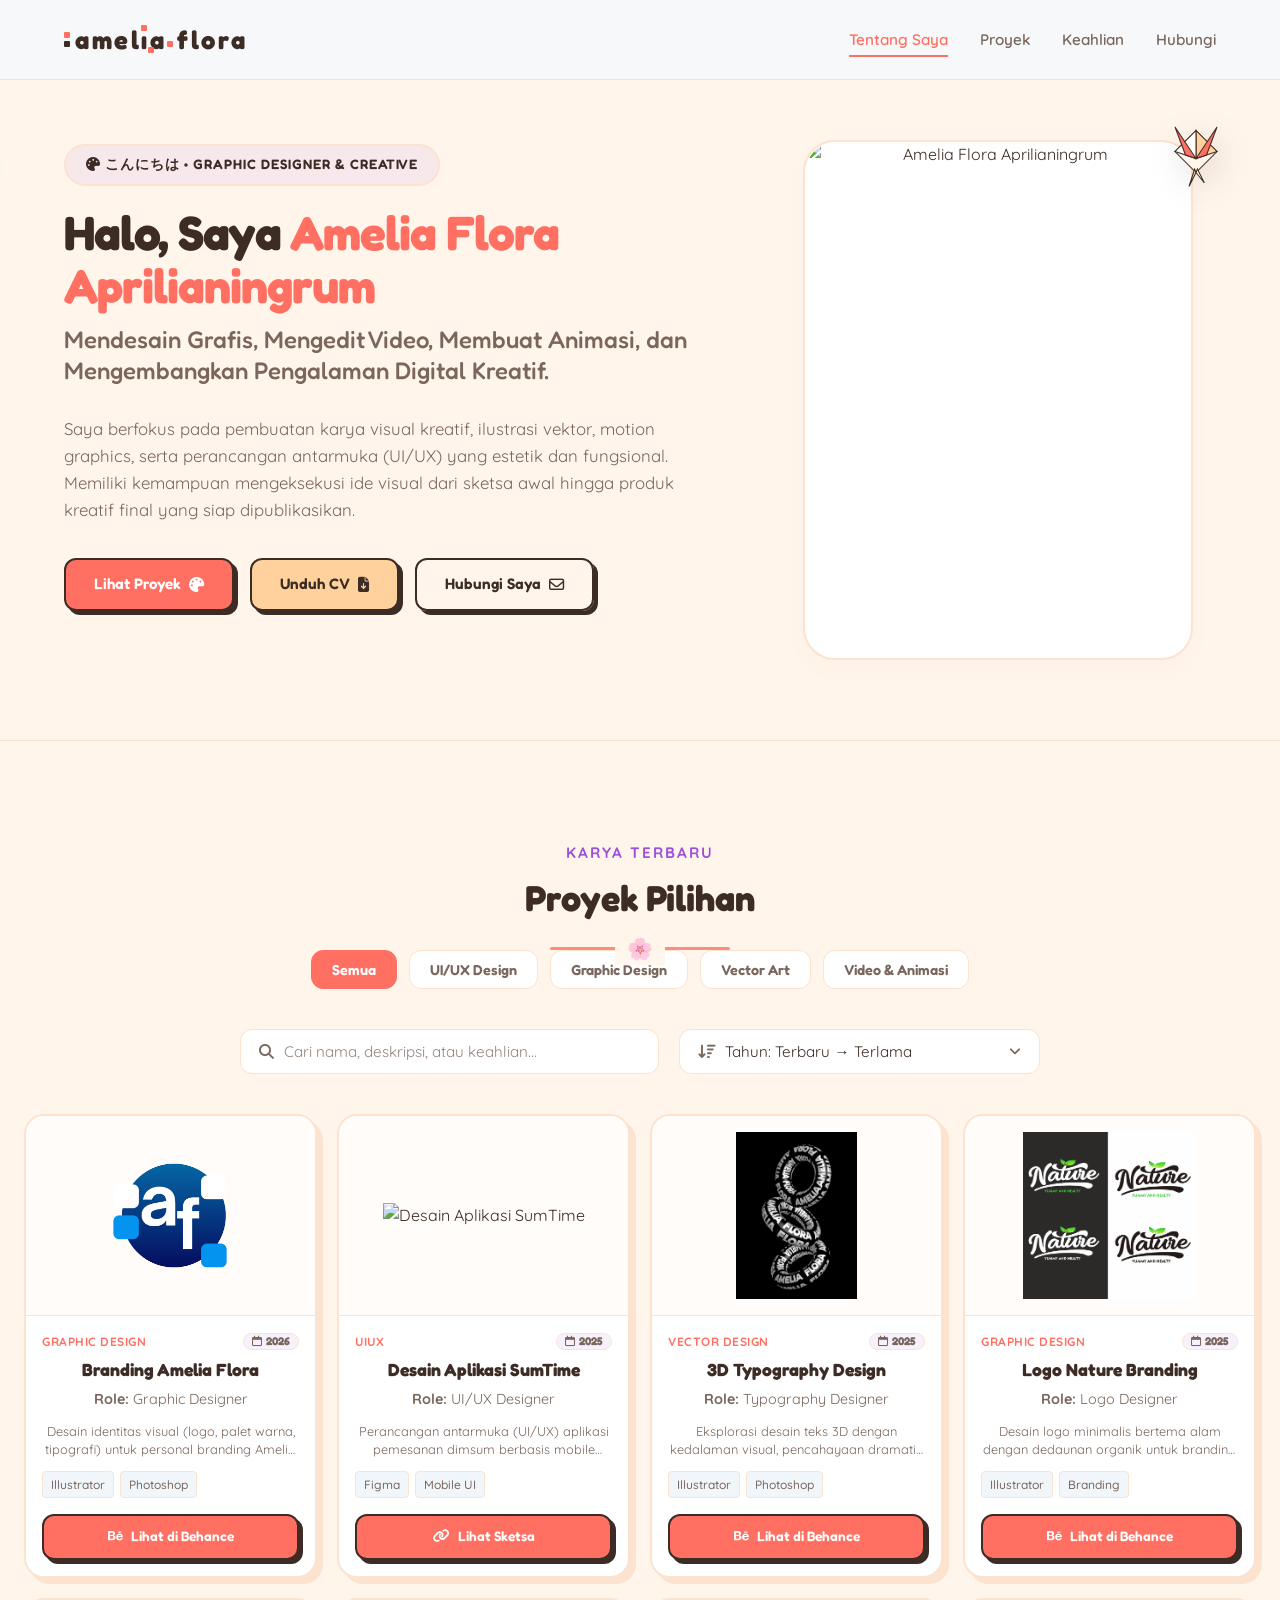
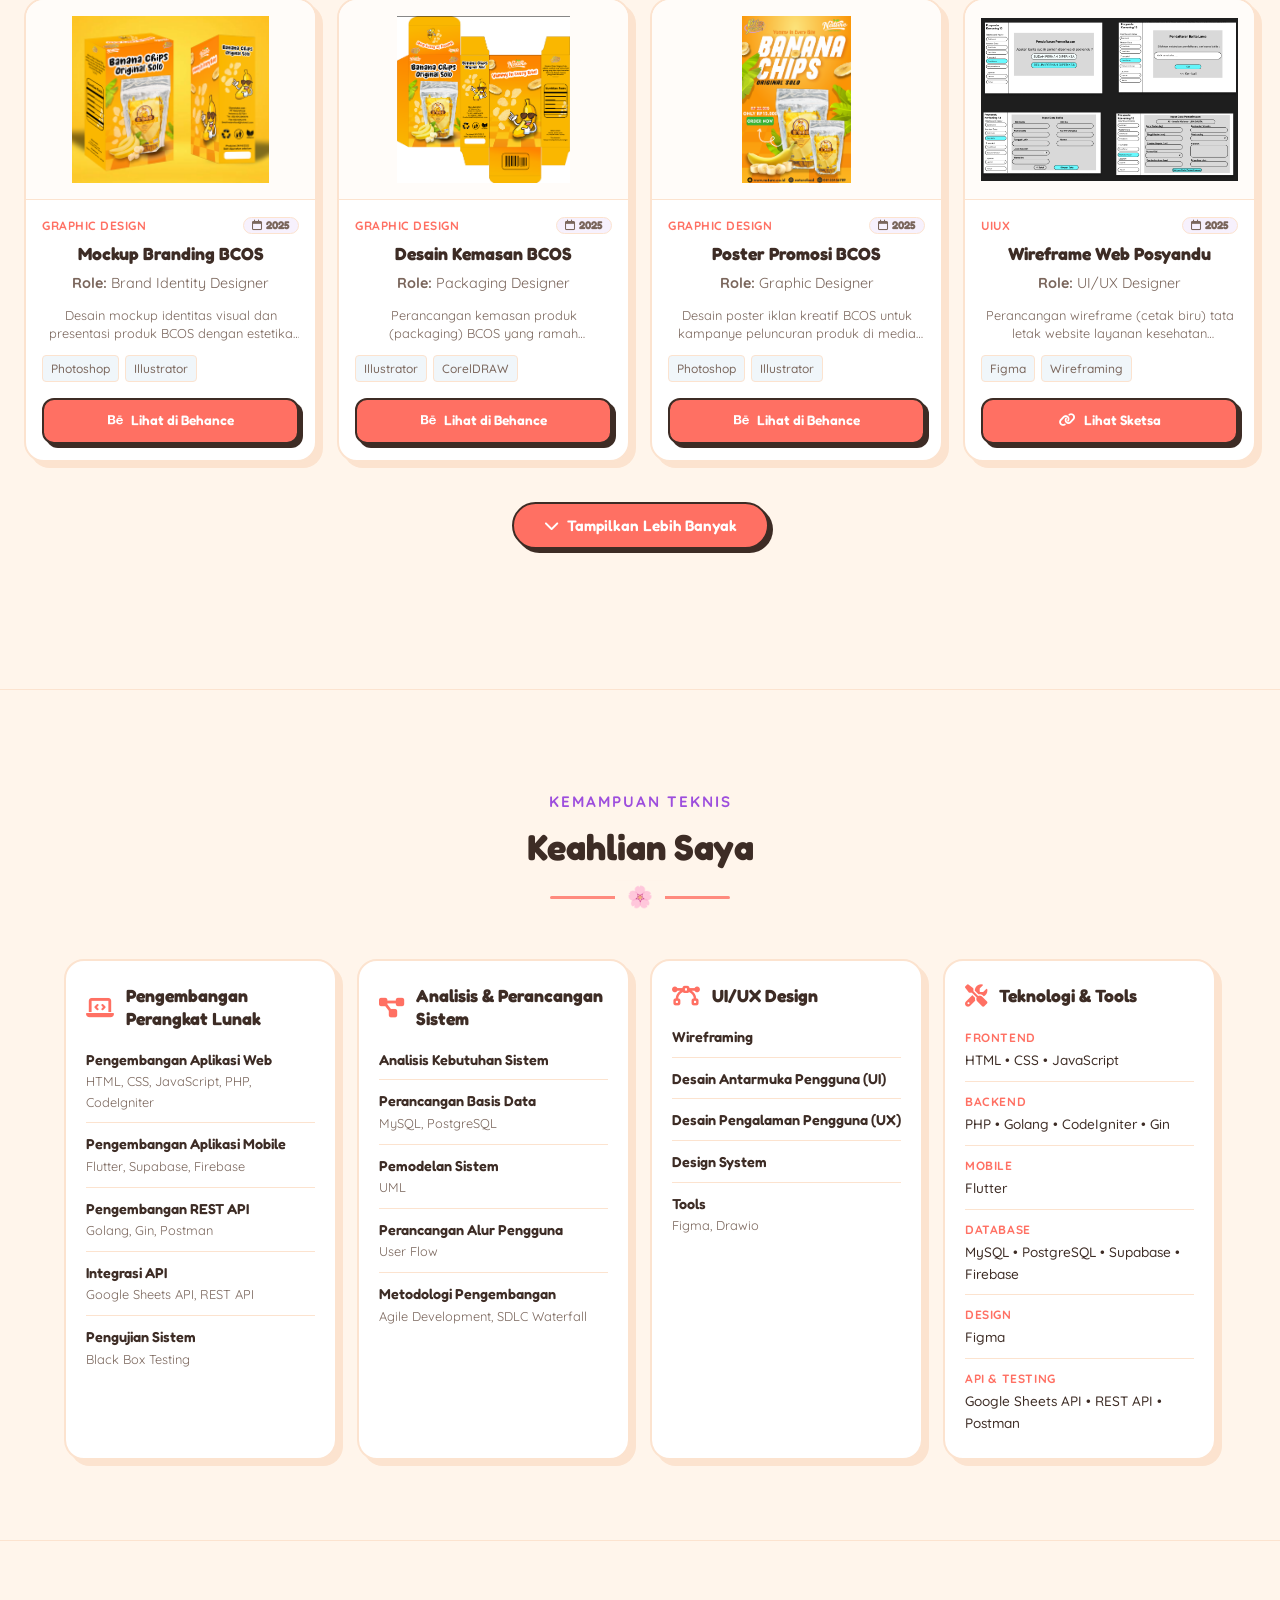
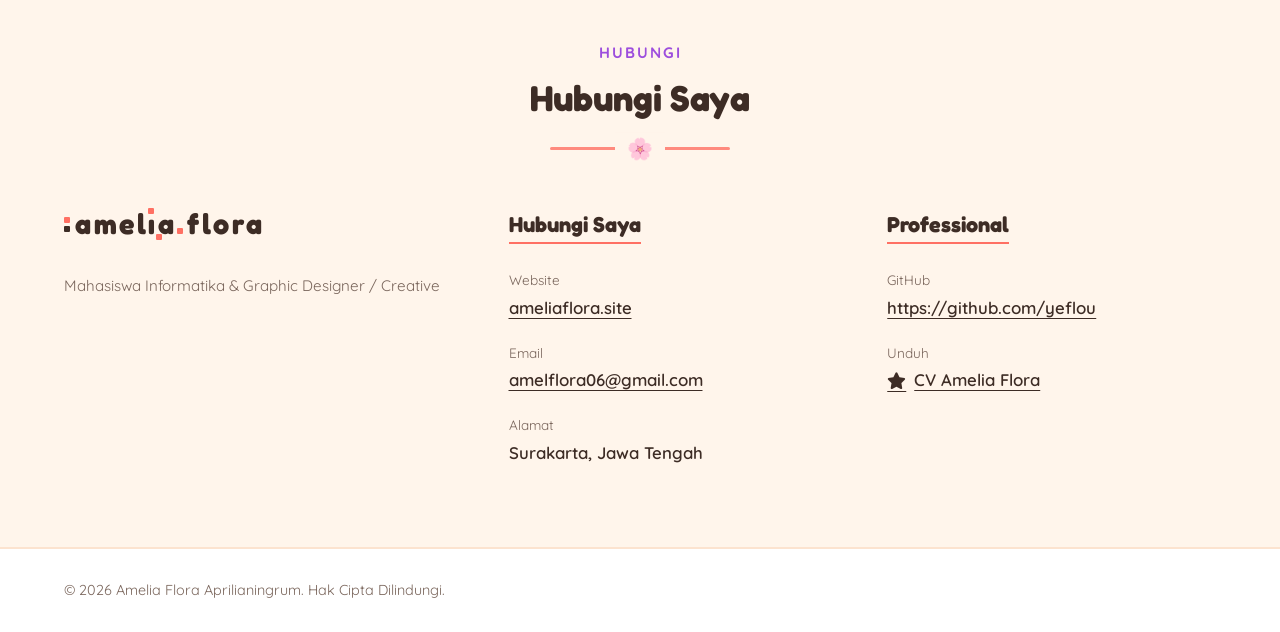
==== commit fd2b2e6f: "Add new project cards for BCOS, KKN, Wireframes, and Storyboards" ====
--- a/index.html
+++ b/index.html
@@ -36,7 +36,7 @@
                 <span class="logo-letter">l</span>
                 <span class="logo-letter">o</span>
                 <span class="logo-letter">r</span>
-                <span class="logo-letter">aaa</span>
+                <span class="logo-letter">a</span>
             </a>
 
             <button class="mobile-nav-toggle" aria-label="Toggle Navigation">
@@ -162,11 +162,12 @@
                     </div>
                 </div>
 
-                                <div class="projects-grid">
+                <div class="projects-grid">
                     <!-- Proyek 1: Branding Amelia Flora -->
                     <div class="project-card" data-category="graphic" data-year="2026">
                         <div class="project-img-container">
-                            <img src="assets/logo.png" alt="Branding Amelia Flora" class="project-img" style="object-fit: contain; background: #fffcf9; padding: 20px;">
+                            <img src="assets/logo.png" alt="Branding Amelia Flora" class="project-img"
+                                style="object-fit: contain; background: #fffcf9; padding: 20px;">
                         </div>
                         <div class="project-content">
                             <div class="project-meta">
@@ -178,13 +179,14 @@
                                 style="margin-bottom: 12px; font-size: 0.9rem; color: var(--text-muted);">
                                 <strong>Role:</strong> Graphic Designer
                             </div>
-                            <p class="project-desc">Desain identitas visual (logo, palet warna, tipografi) untuk personal branding Amelia Flora.</p>
+                            <p class="project-desc">Desain identitas visual (logo, palet warna, tipografi) untuk
+                                personal branding Amelia Flora.</p>
                             <div class="project-tech">
                                 <span>Illustrator</span><span>Photoshop</span>
                             </div>
                             <div class="project-links">
-                                <a href="https://www.behance.net"
-                                    class="btn btn-primary btn-sm btn-block-link" target="_blank" rel="noopener">
+                                <a href="https://www.behance.net" class="btn btn-primary btn-sm btn-block-link"
+                                    target="_blank" rel="noopener">
                                     <i class="fa-brands fa-behance"></i> Lihat di Behance
                                 </a>
                             </div>
@@ -206,7 +208,8 @@
                                 style="margin-bottom: 12px; font-size: 0.9rem; color: var(--text-muted);">
                                 <strong>Role:</strong> UI/UX Designer
                             </div>
-                            <p class="project-desc">Perancangan antarmuka (UI/UX) aplikasi pemesanan dimsum berbasis mobile dengan visual yang imut.</p>
+                            <p class="project-desc">Perancangan antarmuka (UI/UX) aplikasi pemesanan dimsum berbasis
+                                mobile dengan visual yang imut.</p>
                             <div class="project-tech">
                                 <span>Figma</span><span>Mobile UI</span>
                             </div>
@@ -234,13 +237,14 @@
                                 style="margin-bottom: 12px; font-size: 0.9rem; color: var(--text-muted);">
                                 <strong>Role:</strong> Typography Designer
                             </div>
-                            <p class="project-desc">Eksplorasi desain teks 3D dengan kedalaman visual, pencahayaan dramatis, dan tekstur modern.</p>
+                            <p class="project-desc">Eksplorasi desain teks 3D dengan kedalaman visual, pencahayaan
+                                dramatis, dan tekstur modern.</p>
                             <div class="project-tech">
                                 <span>Illustrator</span><span>Photoshop</span>
                             </div>
                             <div class="project-links">
-                                <a href="https://www.behance.net"
-                                    class="btn btn-primary btn-sm btn-block-link" target="_blank" rel="noopener">
+                                <a href="https://www.behance.net" class="btn btn-primary btn-sm btn-block-link"
+                                    target="_blank" rel="noopener">
                                     <i class="fa-brands fa-behance"></i> Lihat di Behance
                                 </a>
                             </div>
@@ -262,13 +266,14 @@
                                 style="margin-bottom: 12px; font-size: 0.9rem; color: var(--text-muted);">
                                 <strong>Role:</strong> Logo Designer
                             </div>
-                            <p class="project-desc">Desain logo minimalis bertema alam dengan dedaunan organik untuk branding produk ramah lingkungan.</p>
+                            <p class="project-desc">Desain logo minimalis bertema alam dengan dedaunan organik untuk
+                                branding produk ramah lingkungan.</p>
                             <div class="project-tech">
                                 <span>Illustrator</span><span>Branding</span>
                             </div>
                             <div class="project-links">
-                                <a href="https://www.behance.net"
-                                    class="btn btn-primary btn-sm btn-block-link" target="_blank" rel="noopener">
+                                <a href="https://www.behance.net" class="btn btn-primary btn-sm btn-block-link"
+                                    target="_blank" rel="noopener">
                                     <i class="fa-brands fa-behance"></i> Lihat di Behance
                                 </a>
                             </div>
@@ -290,13 +295,14 @@
                                 style="margin-bottom: 12px; font-size: 0.9rem; color: var(--text-muted);">
                                 <strong>Role:</strong> Mural Artist &amp; Designer
                             </div>
-                            <p class="project-desc">Desain dan pengerjaan lukisan dinding (mural) kreatif berskala besar bertema lingkungan di sekolah.</p>
+                            <p class="project-desc">Desain dan pengerjaan lukisan dinding (mural) kreatif berskala besar
+                                bertema lingkungan di sekolah.</p>
                             <div class="project-tech">
                                 <span>Manual Painting</span><span>Sketching</span>
                             </div>
                             <div class="project-links">
-                                <a href="https://www.behance.net"
-                                    class="btn btn-primary btn-sm btn-block-link" target="_blank" rel="noopener">
+                                <a href="https://www.behance.net" class="btn btn-primary btn-sm btn-block-link"
+                                    target="_blank" rel="noopener">
                                     <i class="fa-brands fa-behance"></i> Lihat di Behance
                                 </a>
                             </div>
@@ -318,13 +324,14 @@
                                 style="margin-bottom: 12px; font-size: 0.9rem; color: var(--text-muted);">
                                 <strong>Role:</strong> Graphic Designer
                             </div>
-                            <p class="project-desc">Perancangan kemasan produk makanan ringan (snack) Runchy dengan konsep visual yang modern dan ceria.</p>
+                            <p class="project-desc">Perancangan kemasan produk makanan ringan (snack) Runchy dengan
+                                konsep visual yang modern dan ceria.</p>
                             <div class="project-tech">
                                 <span>Illustrator</span><span>Photoshop</span>
                             </div>
                             <div class="project-links">
-                                <a href="https://www.behance.net"
-                                    class="btn btn-primary btn-sm btn-block-link" target="_blank" rel="noopener">
+                                <a href="https://www.behance.net" class="btn btn-primary btn-sm btn-block-link"
+                                    target="_blank" rel="noopener">
                                     <i class="fa-brands fa-behance"></i> Lihat di Behance
                                 </a>
                             </div>
@@ -346,13 +353,14 @@
                                 style="margin-bottom: 12px; font-size: 0.9rem; color: var(--text-muted);">
                                 <strong>Role:</strong> Graphic Designer
                             </div>
-                            <p class="project-desc">Desain poster iklan produk kuliner segar "Es Memel" dengan ilustrasi menarik untuk promosi media sosial.</p>
+                            <p class="project-desc">Desain poster iklan produk kuliner segar "Es Memel" dengan ilustrasi
+                                menarik untuk promosi media sosial.</p>
                             <div class="project-tech">
                                 <span>Photoshop</span><span>Canva</span>
                             </div>
                             <div class="project-links">
-                                <a href="https://www.behance.net"
-                                    class="btn btn-primary btn-sm btn-block-link" target="_blank" rel="noopener">
+                                <a href="https://www.behance.net" class="btn btn-primary btn-sm btn-block-link"
+                                    target="_blank" rel="noopener">
                                     <i class="fa-brands fa-behance"></i> Lihat di Behance
                                 </a>
                             </div>
@@ -362,7 +370,8 @@
                     <!-- Proyek 8: Desain Kaos &amp; T-Shirt Custom -->
                     <div class="project-card" data-category="graphic" data-year="2024">
                         <div class="project-img-container">
-                            <img src="assets/desaintshirt.png" alt="Desain Kaos &amp; T-Shirt Custom" class="project-img">
+                            <img src="assets/desaintshirt.png" alt="Desain Kaos &amp; T-Shirt Custom"
+                                class="project-img">
                         </div>
                         <div class="project-content">
                             <div class="project-meta">
@@ -374,13 +383,14 @@
                                 style="margin-bottom: 12px; font-size: 0.9rem; color: var(--text-muted);">
                                 <strong>Role:</strong> T-Shirt Designer
                             </div>
-                            <p class="project-desc">Ilustrasi kaos kustom dengan gaya visual seni modern untuk keperluan merchandise clothing line.</p>
+                            <p class="project-desc">Ilustrasi kaos kustom dengan gaya visual seni modern untuk keperluan
+                                merchandise clothing line.</p>
                             <div class="project-tech">
                                 <span>Illustrator</span><span>Photoshop</span>
                             </div>
                             <div class="project-links">
-                                <a href="https://www.behance.net"
-                                    class="btn btn-primary btn-sm btn-block-link" target="_blank" rel="noopener">
+                                <a href="https://www.behance.net" class="btn btn-primary btn-sm btn-block-link"
+                                    target="_blank" rel="noopener">
                                     <i class="fa-brands fa-behance"></i> Lihat di Behance
                                 </a>
                             </div>
@@ -402,13 +412,14 @@
                                 style="margin-bottom: 12px; font-size: 0.9rem; color: var(--text-muted);">
                                 <strong>Role:</strong> Vector Artist
                             </div>
-                            <p class="project-desc">Ilustrasi potret wajah Bung Karno menggunakan gaya Wedha's Pop Art Portrait dengan warna kontras geometris.</p>
+                            <p class="project-desc">Ilustrasi potret wajah Bung Karno menggunakan gaya Wedha's Pop Art
+                                Portrait dengan warna kontras geometris.</p>
                             <div class="project-tech">
                                 <span>Illustrator</span><span>Vector Art</span>
                             </div>
                             <div class="project-links">
-                                <a href="https://www.behance.net"
-                                    class="btn btn-primary btn-sm btn-block-link" target="_blank" rel="noopener">
+                                <a href="https://www.behance.net" class="btn btn-primary btn-sm btn-block-link"
+                                    target="_blank" rel="noopener">
                                     <i class="fa-brands fa-behance"></i> Lihat di Behance
                                 </a>
                             </div>
@@ -418,7 +429,8 @@
                     <!-- Proyek 10: Animasi Iklan Layanan -->
                     <div class="project-card" data-category="animation" data-year="2024">
                         <div class="project-img-container">
-                            <img src="assets/animasiiklanlayananmasyarakat.png" alt="Animasi Iklan Layanan Masyarakat" class="project-img">
+                            <img src="assets/animasiiklanlayananmasyarakat.png" alt="Animasi Iklan Layanan Masyarakat"
+                                class="project-img">
                         </div>
                         <div class="project-content">
                             <div class="project-meta">
@@ -430,13 +442,14 @@
                                 style="margin-bottom: 12px; font-size: 0.9rem; color: var(--text-muted);">
                                 <strong>Role:</strong> Motion Designer &amp; Animator
                             </div>
-                            <p class="project-desc">Pembuatan video animasi pendek edukasi sosial bertema kemasyarakatan menggunakan aset grafis 2D.</p>
+                            <p class="project-desc">Pembuatan video animasi pendek edukasi sosial bertema kemasyarakatan
+                                menggunakan aset grafis 2D.</p>
                             <div class="project-tech">
                                 <span>After Effects</span><span>Illustrator</span>
                             </div>
                             <div class="project-links">
-                                <a href="https://www.behance.net"
-                                    class="btn btn-primary btn-sm btn-block-link" target="_blank" rel="noopener">
+                                <a href="https://www.behance.net" class="btn btn-primary btn-sm btn-block-link"
+                                    target="_blank" rel="noopener">
                                     <i class="fa-brands fa-behance"></i> Lihat di Behance
                                 </a>
                             </div>
@@ -446,7 +459,8 @@
                     <!-- Proyek 11: Video Iklan Klethak Klethik -->
                     <div class="project-card" data-category="animation" data-year="2024">
                         <div class="project-img-container">
-                            <img src="assets/videoiklanklethakklethik.png" alt="Video Iklan Klethak Klethik" class="project-img">
+                            <img src="assets/videoiklanklethakklethik.png" alt="Video Iklan Klethak Klethik"
+                                class="project-img">
                         </div>
                         <div class="project-content">
                             <div class="project-meta">
@@ -458,13 +472,14 @@
                                 style="margin-bottom: 12px; font-size: 0.9rem; color: var(--text-muted);">
                                 <strong>Role:</strong> Video Editor &amp; Colorist
                             </div>
-                            <p class="project-desc">Editing video promosi komersial makanan ringan Klethak Klethik dengan transisi dan penataan audio dinamis.</p>
+                            <p class="project-desc">Editing video promosi komersial makanan ringan Klethak Klethik
+                                dengan transisi dan penataan audio dinamis.</p>
                             <div class="project-tech">
                                 <span>Premiere Pro</span><span>After Effects</span>
                             </div>
                             <div class="project-links">
-                                <a href="https://www.behance.net"
-                                    class="btn btn-primary btn-sm btn-block-link" target="_blank" rel="noopener">
+                                <a href="https://www.behance.net" class="btn btn-primary btn-sm btn-block-link"
+                                    target="_blank" rel="noopener">
                                     <i class="fa-brands fa-behance"></i> Lihat di Behance
                                 </a>
                             </div>
@@ -474,7 +489,8 @@
                     <!-- Proyek 12: Cinematic Pasar Gede -->
                     <div class="project-card" data-category="animation" data-year="2024">
                         <div class="project-img-container">
-                            <img src="assets/cenematicpasargede.png" alt="Cinematic Pasar Gede Surakarta" class="project-img">
+                            <img src="assets/cenematicpasargede.png" alt="Cinematic Pasar Gede Surakarta"
+                                class="project-img">
                         </div>
                         <div class="project-content">
                             <div class="project-meta">
@@ -486,13 +502,14 @@
                                 style="margin-bottom: 12px; font-size: 0.9rem; color: var(--text-muted);">
                                 <strong>Role:</strong> Videographer &amp; Editor
                             </div>
-                            <p class="project-desc">Video sinematik pendek bernuansa dokumenter hangat menyoroti aktivitas sehari-hari di Pasar Gede.</p>
+                            <p class="project-desc">Video sinematik pendek bernuansa dokumenter hangat menyoroti
+                                aktivitas sehari-hari di Pasar Gede.</p>
                             <div class="project-tech">
                                 <span>Premiere Pro</span><span>Color Grading</span>
                             </div>
                             <div class="project-links">
-                                <a href="https://www.behance.net"
-                                    class="btn btn-primary btn-sm btn-block-link" target="_blank" rel="noopener">
+                                <a href="https://www.behance.net" class="btn btn-primary btn-sm btn-block-link"
+                                    target="_blank" rel="noopener">
                                     <i class="fa-brands fa-behance"></i> Lihat di Behance
                                 </a>
                             </div>
@@ -514,13 +531,14 @@
                                 style="margin-bottom: 12px; font-size: 0.9rem; color: var(--text-muted);">
                                 <strong>Role:</strong> T-Shirt Designer
                             </div>
-                            <p class="project-desc">Desain kaos kustom volume kedua dengan konsep ilustrasi doodle yang dinamis dan berenergi.</p>
+                            <p class="project-desc">Desain kaos kustom volume kedua dengan konsep ilustrasi doodle yang
+                                dinamis dan berenergi.</p>
                             <div class="project-tech">
                                 <span>Illustrator</span><span>CorelDRAW</span>
                             </div>
                             <div class="project-links">
-                                <a href="https://www.behance.net"
-                                    class="btn btn-primary btn-sm btn-block-link" target="_blank" rel="noopener">
+                                <a href="https://www.behance.net" class="btn btn-primary btn-sm btn-block-link"
+                                    target="_blank" rel="noopener">
                                     <i class="fa-brands fa-behance"></i> Lihat di Behance
                                 </a>
                             </div>
@@ -542,13 +560,14 @@
                                 style="margin-bottom: 12px; font-size: 0.9rem; color: var(--text-muted);">
                                 <strong>Role:</strong> Fashion Graphic Designer
                             </div>
-                            <p class="project-desc">Perancangan desain pakaian kreatif dan mockup kaos dengan gaya tipografi dan ilustrasi lokal.</p>
+                            <p class="project-desc">Perancangan desain pakaian kreatif dan mockup kaos dengan gaya
+                                tipografi dan ilustrasi lokal.</p>
                             <div class="project-tech">
                                 <span>Illustrator</span><span>CorelDRAW</span>
                             </div>
                             <div class="project-links">
-                                <a href="https://www.behance.net"
-                                    class="btn btn-primary btn-sm btn-block-link" target="_blank" rel="noopener">
+                                <a href="https://www.behance.net" class="btn btn-primary btn-sm btn-block-link"
+                                    target="_blank" rel="noopener">
                                     <i class="fa-brands fa-behance"></i> Lihat di Behance
                                 </a>
                             </div>
@@ -558,7 +577,8 @@
                     <!-- Proyek 15: Desain Feed Instagram Baju 2 -->
                     <div class="project-card" data-category="graphic" data-year="2024">
                         <div class="project-img-container">
-                            <img src="assets/desainfeedbjau2.png" alt="Desain Feed Instagram Baju 2" class="project-img">
+                            <img src="assets/desainfeedbjau2.png" alt="Desain Feed Instagram Baju 2"
+                                class="project-img">
                         </div>
                         <div class="project-content">
                             <div class="project-meta">
@@ -570,13 +590,14 @@
                                 style="margin-bottom: 12px; font-size: 0.9rem; color: var(--text-muted);">
                                 <strong>Role:</strong> Content Creator
                             </div>
-                            <p class="project-desc">Penataan tata letak feed Instagram promosi produk pakaian fashion dengan gaya estetik dan minimalis.</p>
+                            <p class="project-desc">Penataan tata letak feed Instagram promosi produk pakaian fashion
+                                dengan gaya estetik dan minimalis.</p>
                             <div class="project-tech">
                                 <span>Photoshop</span><span>Canva</span>
                             </div>
                             <div class="project-links">
-                                <a href="https://www.behance.net"
-                                    class="btn btn-primary btn-sm btn-block-link" target="_blank" rel="noopener">
+                                <a href="https://www.behance.net" class="btn btn-primary btn-sm btn-block-link"
+                                    target="_blank" rel="noopener">
                                     <i class="fa-brands fa-behance"></i> Lihat di Behance
                                 </a>
                             </div>
@@ -598,13 +619,14 @@
                                 style="margin-bottom: 12px; font-size: 0.9rem; color: var(--text-muted);">
                                 <strong>Role:</strong> Content Creator
                             </div>
-                            <p class="project-desc">Pembuatan layout promosi fashion di Instagram dengan memadukan mockup pakaian dan palet warna pastel.</p>
+                            <p class="project-desc">Pembuatan layout promosi fashion di Instagram dengan memadukan
+                                mockup pakaian dan palet warna pastel.</p>
                             <div class="project-tech">
                                 <span>Photoshop</span><span>Canva</span>
                             </div>
                             <div class="project-links">
-                                <a href="https://www.behance.net"
-                                    class="btn btn-primary btn-sm btn-block-link" target="_blank" rel="noopener">
+                                <a href="https://www.behance.net" class="btn btn-primary btn-sm btn-block-link"
+                                    target="_blank" rel="noopener">
                                     <i class="fa-brands fa-behance"></i> Lihat di Behance
                                 </a>
                             </div>
@@ -626,13 +648,14 @@
                                 style="margin-bottom: 12px; font-size: 0.9rem; color: var(--text-muted);">
                                 <strong>Role:</strong> Graphic Designer
                             </div>
-                            <p class="project-desc">Desain ilustrasi kustom yang dicetak pada mug merchandise untuk keperluan souvenir promosi korporat.</p>
+                            <p class="project-desc">Desain ilustrasi kustom yang dicetak pada mug merchandise untuk
+                                keperluan souvenir promosi korporat.</p>
                             <div class="project-tech">
                                 <span>Illustrator</span><span>Photoshop</span>
                             </div>
                             <div class="project-links">
-                                <a href="https://www.behance.net"
-                                    class="btn btn-primary btn-sm btn-block-link" target="_blank" rel="noopener">
+                                <a href="https://www.behance.net" class="btn btn-primary btn-sm btn-block-link"
+                                    target="_blank" rel="noopener">
                                     <i class="fa-brands fa-behance"></i> Lihat di Behance
                                 </a>
                             </div>
@@ -642,7 +665,8 @@
                     <!-- Proyek 18: Comic Pouch &amp; Mask Design -->
                     <div class="project-card" data-category="graphic" data-year="2024">
                         <div class="project-img-container">
-                            <img src="assets/comiishlpouchdesainmask.png" alt="Comic Pouch &amp; Mask Design" class="project-img">
+                            <img src="assets/comiishlpouchdesainmask.png" alt="Comic Pouch &amp; Mask Design"
+                                class="project-img">
                         </div>
                         <div class="project-content">
                             <div class="project-meta">
@@ -654,13 +678,14 @@
                                 style="margin-bottom: 12px; font-size: 0.9rem; color: var(--text-muted);">
                                 <strong>Role:</strong> Illustrator
                             </div>
-                            <p class="project-desc">Desain pouch ilustrasi komik lucu dan masker pelindung kustom bertema karakter kartun imut.</p>
+                            <p class="project-desc">Desain pouch ilustrasi komik lucu dan masker pelindung kustom
+                                bertema karakter kartun imut.</p>
                             <div class="project-tech">
                                 <span>Illustrator</span><span>Photoshop</span>
                             </div>
                             <div class="project-links">
-                                <a href="https://www.behance.net"
-                                    class="btn btn-primary btn-sm btn-block-link" target="_blank" rel="noopener">
+                                <a href="https://www.behance.net" class="btn btn-primary btn-sm btn-block-link"
+                                    target="_blank" rel="noopener">
                                     <i class="fa-brands fa-behance"></i> Lihat di Behance
                                 </a>
                             </div>
@@ -670,7 +695,8 @@
                     <!-- Proyek 19: Poster Kampanye Lawan Corona -->
                     <div class="project-card" data-category="graphic" data-year="2023">
                         <div class="project-img-container">
-                            <img src="assets/posterlawancorona.png" alt="Poster Kampanye Lawan Corona" class="project-img">
+                            <img src="assets/posterlawancorona.png" alt="Poster Kampanye Lawan Corona"
+                                class="project-img">
                         </div>
                         <div class="project-content">
                             <div class="project-meta">
@@ -682,13 +708,14 @@
                                 style="margin-bottom: 12px; font-size: 0.9rem; color: var(--text-muted);">
                                 <strong>Role:</strong> Graphic Designer
                             </div>
-                            <p class="project-desc">Poster kampanye sosial edukatif mengenai protokol kesehatan untuk mencegah penularan COVID-19.</p>
+                            <p class="project-desc">Poster kampanye sosial edukatif mengenai protokol kesehatan untuk
+                                mencegah penularan COVID-19.</p>
                             <div class="project-tech">
                                 <span>Illustrator</span><span>Photoshop</span>
                             </div>
                             <div class="project-links">
-                                <a href="https://www.behance.net"
-                                    class="btn btn-primary btn-sm btn-block-link" target="_blank" rel="noopener">
+                                <a href="https://www.behance.net" class="btn btn-primary btn-sm btn-block-link"
+                                    target="_blank" rel="noopener">
                                     <i class="fa-brands fa-behance"></i> Lihat di Behance
                                 </a>
                             </div>
@@ -698,7 +725,8 @@
                     <!-- Proyek 20: Poster Mewarnai OUFEST -->
                     <div class="project-card" data-category="graphic" data-year="2024">
                         <div class="project-img-container">
-                            <img src="assets/colouringOUFEST.png" alt="Poster Mewarnai Colouring OUFEST" class="project-img">
+                            <img src="assets/colouringOUFEST.png" alt="Poster Mewarnai Colouring OUFEST"
+                                class="project-img">
                         </div>
                         <div class="project-content">
                             <div class="project-meta">
@@ -710,13 +738,14 @@
                                 style="margin-bottom: 12px; font-size: 0.9rem; color: var(--text-muted);">
                                 <strong>Role:</strong> Illustrator &amp; Designer
                             </div>
-                            <p class="project-desc">Desain lembar mewarnai (coloring page) kustom bertema festival seni kreatif untuk acara OUFEST.</p>
+                            <p class="project-desc">Desain lembar mewarnai (coloring page) kustom bertema festival seni
+                                kreatif untuk acara OUFEST.</p>
                             <div class="project-tech">
                                 <span>Illustrator</span><span>Line Art</span>
                             </div>
                             <div class="project-links">
-                                <a href="https://www.behance.net"
-                                    class="btn btn-primary btn-sm btn-block-link" target="_blank" rel="noopener">
+                                <a href="https://www.behance.net" class="btn btn-primary btn-sm btn-block-link"
+                                    target="_blank" rel="noopener">
                                     <i class="fa-brands fa-behance"></i> Lihat di Behance
                                 </a>
                             </div>
@@ -738,13 +767,14 @@
                                 style="margin-bottom: 12px; font-size: 0.9rem; color: var(--text-muted);">
                                 <strong>Role:</strong> Vector Artist
                             </div>
-                            <p class="project-desc">Ilustrasi wajah pop art gaya WPAP seri kedua dengan detail kemiringan bidang warna yang presisi.</p>
+                            <p class="project-desc">Ilustrasi wajah pop art gaya WPAP seri kedua dengan detail
+                                kemiringan bidang warna yang presisi.</p>
                             <div class="project-tech">
                                 <span>Illustrator</span><span>Vector Art</span>
                             </div>
                             <div class="project-links">
-                                <a href="https://www.behance.net"
-                                    class="btn btn-primary btn-sm btn-block-link" target="_blank" rel="noopener">
+                                <a href="https://www.behance.net" class="btn btn-primary btn-sm btn-block-link"
+                                    target="_blank" rel="noopener">
                                     <i class="fa-brands fa-behance"></i> Lihat di Behance
                                 </a>
                             </div>
@@ -754,7 +784,8 @@
                     <!-- Proyek 22: Desain Infografis Vol. 1 -->
                     <div class="project-card" data-category="vector" data-year="2024">
                         <div class="project-img-container">
-                            <img src="assets/infografis1.png" alt="Desain Infografis Edukatif Vol. 1" class="project-img">
+                            <img src="assets/infografis1.png" alt="Desain Infografis Edukatif Vol. 1"
+                                class="project-img">
                         </div>
                         <div class="project-content">
                             <div class="project-meta">
@@ -766,13 +797,14 @@
                                 style="margin-bottom: 12px; font-size: 0.9rem; color: var(--text-muted);">
                                 <strong>Role:</strong> Graphic Designer
                             </div>
-                            <p class="project-desc">Perancangan infografis data statistik dengan penyajian grafik vektor kustom agar mudah dipahami publik.</p>
+                            <p class="project-desc">Perancangan infografis data statistik dengan penyajian grafik vektor
+                                kustom agar mudah dipahami publik.</p>
                             <div class="project-tech">
                                 <span>Illustrator</span><span>Canva</span>
                             </div>
                             <div class="project-links">
-                                <a href="https://www.behance.net"
-                                    class="btn btn-primary btn-sm btn-block-link" target="_blank" rel="noopener">
+                                <a href="https://www.behance.net" class="btn btn-primary btn-sm btn-block-link"
+                                    target="_blank" rel="noopener">
                                     <i class="fa-brands fa-behance"></i> Lihat di Behance
                                 </a>
                             </div>
@@ -782,7 +814,8 @@
                     <!-- Proyek 23: Desain Infografis Vol. 2 -->
                     <div class="project-card" data-category="vector" data-year="2024">
                         <div class="project-img-container">
-                            <img src="assets/infografis2.png" alt="Desain Infografis Edukatif Vol. 2" class="project-img">
+                            <img src="assets/infografis2.png" alt="Desain Infografis Edukatif Vol. 2"
+                                class="project-img">
                         </div>
                         <div class="project-content">
                             <div class="project-meta">
@@ -794,13 +827,14 @@
                                 style="margin-bottom: 12px; font-size: 0.9rem; color: var(--text-muted);">
                                 <strong>Role:</strong> Graphic Designer
                             </div>
-                            <p class="project-desc">Desain infografis bertema kesehatan menggunakan ikon vektor minimalis dan layout yang teratur.</p>
+                            <p class="project-desc">Desain infografis bertema kesehatan menggunakan ikon vektor
+                                minimalis dan layout yang teratur.</p>
                             <div class="project-tech">
                                 <span>Illustrator</span><span>Canva</span>
                             </div>
                             <div class="project-links">
-                                <a href="https://www.behance.net"
-                                    class="btn btn-primary btn-sm btn-block-link" target="_blank" rel="noopener">
+                                <a href="https://www.behance.net" class="btn btn-primary btn-sm btn-block-link"
+                                    target="_blank" rel="noopener">
                                     <i class="fa-brands fa-behance"></i> Lihat di Behance
                                 </a>
                             </div>
@@ -822,13 +856,14 @@
                                 style="margin-bottom: 12px; font-size: 0.9rem; color: var(--text-muted);">
                                 <strong>Role:</strong> Animator
                             </div>
-                            <p class="project-desc">Pembuatan video animasi pendek 2D bertema petualangan bawah laut putri duyung dengan motion yang halus.</p>
+                            <p class="project-desc">Pembuatan video animasi pendek 2D bertema petualangan bawah laut
+                                putri duyung dengan motion yang halus.</p>
                             <div class="project-tech">
                                 <span>After Effects</span><span>Illustrator</span>
                             </div>
                             <div class="project-links">
-                                <a href="https://www.behance.net"
-                                    class="btn btn-primary btn-sm btn-block-link" target="_blank" rel="noopener">
+                                <a href="https://www.behance.net" class="btn btn-primary btn-sm btn-block-link"
+                                    target="_blank" rel="noopener">
                                     <i class="fa-brands fa-behance"></i> Lihat di Behance
                                 </a>
                             </div>
@@ -850,13 +885,14 @@
                                 style="margin-bottom: 12px; font-size: 0.9rem; color: var(--text-muted);">
                                 <strong>Role:</strong> Animator
                             </div>
-                            <p class="project-desc">Animasi motion graphic balon udara warna-warni melintasi perbukitan menggunakan transisi ceria.</p>
+                            <p class="project-desc">Animasi motion graphic balon udara warna-warni melintasi perbukitan
+                                menggunakan transisi ceria.</p>
                             <div class="project-tech">
                                 <span>After Effects</span><span>Illustrator</span>
                             </div>
                             <div class="project-links">
-                                <a href="https://www.behance.net"
-                                    class="btn btn-primary btn-sm btn-block-link" target="_blank" rel="noopener">
+                                <a href="https://www.behance.net" class="btn btn-primary btn-sm btn-block-link"
+                                    target="_blank" rel="noopener">
                                     <i class="fa-brands fa-behance"></i> Lihat di Behance
                                 </a>
                             </div>
@@ -878,13 +914,14 @@
                                 style="margin-bottom: 12px; font-size: 0.9rem; color: var(--text-muted);">
                                 <strong>Role:</strong> Animator
                             </div>
-                            <p class="project-desc">Animasi gerak pendek karakter kucing berinteraksi aktif dengan ekor bergoyang dan kedipan mata manis.</p>
+                            <p class="project-desc">Animasi gerak pendek karakter kucing berinteraksi aktif dengan ekor
+                                bergoyang dan kedipan mata manis.</p>
                             <div class="project-tech">
                                 <span>After Effects</span><span>Illustrator</span>
                             </div>
                             <div class="project-links">
-                                <a href="https://www.behance.net"
-                                    class="btn btn-primary btn-sm btn-block-link" target="_blank" rel="noopener">
+                                <a href="https://www.behance.net" class="btn btn-primary btn-sm btn-block-link"
+                                    target="_blank" rel="noopener">
                                     <i class="fa-brands fa-behance"></i> Lihat di Behance
                                 </a>
                             </div>
@@ -906,13 +943,14 @@
                                 style="margin-bottom: 12px; font-size: 0.9rem; color: var(--text-muted);">
                                 <strong>Role:</strong> Motion Designer
                             </div>
-                            <p class="project-desc">Pembuatan motion graphic promosi produk minuman segar Nipis Madu dengan transisi dinamis.</p>
+                            <p class="project-desc">Pembuatan motion graphic promosi produk minuman segar Nipis Madu
+                                dengan transisi dinamis.</p>
                             <div class="project-tech">
                                 <span>After Effects</span><span>Illustrator</span>
                             </div>
                             <div class="project-links">
-                                <a href="https://www.behance.net"
-                                    class="btn btn-primary btn-sm btn-block-link" target="_blank" rel="noopener">
+                                <a href="https://www.behance.net" class="btn btn-primary btn-sm btn-block-link"
+                                    target="_blank" rel="noopener">
                                     <i class="fa-brands fa-behance"></i> Lihat di Behance
                                 </a>
                             </div>
@@ -934,13 +972,14 @@
                                 style="margin-bottom: 12px; font-size: 0.9rem; color: var(--text-muted);">
                                 <strong>Role:</strong> Motion Designer
                             </div>
-                            <p class="project-desc">Animasi gerak pertunjukan wayang kulit tradisional Jawa dengan pencahayaan dramatis dan mistis.</p>
+                            <p class="project-desc">Animasi gerak pertunjukan wayang kulit tradisional Jawa dengan
+                                pencahayaan dramatis dan mistis.</p>
                             <div class="project-tech">
                                 <span>After Effects</span><span>Illustrator</span>
                             </div>
                             <div class="project-links">
-                                <a href="https://www.behance.net"
-                                    class="btn btn-primary btn-sm btn-block-link" target="_blank" rel="noopener">
+                                <a href="https://www.behance.net" class="btn btn-primary btn-sm btn-block-link"
+                                    target="_blank" rel="noopener">
                                     <i class="fa-brands fa-behance"></i> Lihat di Behance
                                 </a>
                             </div>
@@ -962,23 +1001,417 @@
                                 style="margin-bottom: 12px; font-size: 0.9rem; color: var(--text-muted);">
                                 <strong>Role:</strong> Animator
                             </div>
-                            <p class="project-desc">Animasi boneka kertas (paper puppet) naga tradisional dengan persendian gerak 2D yang unik.</p>
+                            <p class="project-desc">Animasi boneka kertas (paper puppet) naga tradisional dengan
+                                persendian gerak 2D yang unik.</p>
                             <div class="project-tech">
                                 <span>After Effects</span><span>Illustrator</span>
                             </div>
                             <div class="project-links">
-                                <a href="https://www.behance.net"
-                                    class="btn btn-primary btn-sm btn-block-link" target="_blank" rel="noopener">
+                                <a href="https://www.behance.net" class="btn btn-primary btn-sm btn-block-link"
+                                    target="_blank" rel="noopener">
+                                    <i class="fa-brands fa-behance"></i> Lihat di Behance
+                                </a>
+                            </div>
+                        </div>
+                    </div>
+
+                    <!-- Proyek 30: Mockup Branding BCOS -->
+                    <div class="project-card" data-category="graphic" data-year="2025">
+                        <div class="project-img-container">
+                            <img src="assets/mockupbcos.png" alt="Mockup Branding BCOS" class="project-img">
+                        </div>
+                        <div class="project-content">
+                            <div class="project-meta">
+                                <span class="project-badge">Graphic Design</span>
+                                <span class="project-year"><i class="fa-regular fa-calendar"></i> 2025</span>
+                            </div>
+                            <h3 class="project-title">Mockup Branding BCOS</h3>
+                            <div class="project-role-info"
+                                style="margin-bottom: 12px; font-size: 0.9rem; color: var(--text-muted);">
+                                <strong>Role:</strong> Brand Identity Designer
+                            </div>
+                            <p class="project-desc">Desain mockup identitas visual dan presentasi produk BCOS dengan estetika modern.</p>
+                            <div class="project-tech">
+                                <span>Photoshop</span><span>Illustrator</span>
+                            </div>
+                            <div class="project-links">
+                                <a href="https://www.behance.net" class="btn btn-primary btn-sm btn-block-link"
+                                    target="_blank" rel="noopener">
+                                    <i class="fa-brands fa-behance"></i> Lihat di Behance
+                                </a>
+                            </div>
+                        </div>
+                    </div>
+
+                    <!-- Proyek 31: Desain Kemasan BCOS -->
+                    <div class="project-card" data-category="graphic" data-year="2025">
+                        <div class="project-img-container">
+                            <img src="assets/packagingbcos.png" alt="Desain Kemasan BCOS" class="project-img">
+                        </div>
+                        <div class="project-content">
+                            <div class="project-meta">
+                                <span class="project-badge">Graphic Design</span>
+                                <span class="project-year"><i class="fa-regular fa-calendar"></i> 2025</span>
+                            </div>
+                            <h3 class="project-title">Desain Kemasan BCOS</h3>
+                            <div class="project-role-info"
+                                style="margin-bottom: 12px; font-size: 0.9rem; color: var(--text-muted);">
+                                <strong>Role:</strong> Packaging Designer
+                            </div>
+                            <p class="project-desc">Perancangan kemasan produk (packaging) BCOS yang ramah lingkungan dan minimalis.</p>
+                            <div class="project-tech">
+                                <span>Illustrator</span><span>CorelDRAW</span>
+                            </div>
+                            <div class="project-links">
+                                <a href="https://www.behance.net" class="btn btn-primary btn-sm btn-block-link"
+                                    target="_blank" rel="noopener">
+                                    <i class="fa-brands fa-behance"></i> Lihat di Behance
+                                </a>
+                            </div>
+                        </div>
+                    </div>
+
+                    <!-- Proyek 32: Poster Promosi BCOS -->
+                    <div class="project-card" data-category="graphic" data-year="2025">
+                        <div class="project-img-container">
+                            <img src="assets/posterbcos.png" alt="Poster Promosi BCOS" class="project-img">
+                        </div>
+                        <div class="project-content">
+                            <div class="project-meta">
+                                <span class="project-badge">Graphic Design</span>
+                                <span class="project-year"><i class="fa-regular fa-calendar"></i> 2025</span>
+                            </div>
+                            <h3 class="project-title">Poster Promosi BCOS</h3>
+                            <div class="project-role-info"
+                                style="margin-bottom: 12px; font-size: 0.9rem; color: var(--text-muted);">
+                                <strong>Role:</strong> Graphic Designer
+                            </div>
+                            <p class="project-desc">Desain poster iklan kreatif BCOS untuk kampanye peluncuran produk di media sosial.</p>
+                            <div class="project-tech">
+                                <span>Photoshop</span><span>Illustrator</span>
+                            </div>
+                            <div class="project-links">
+                                <a href="https://www.behance.net" class="btn btn-primary btn-sm btn-block-link"
+                                    target="_blank" rel="noopener">
+                                    <i class="fa-brands fa-behance"></i> Lihat di Behance
+                                </a>
+                            </div>
+                        </div>
+                    </div>
+
+                    <!-- Proyek 33: Desain Atribut KKN -->
+                    <div class="project-card" data-category="graphic" data-year="2024">
+                        <div class="project-img-container">
+                            <img src="assets/desainkkn.png" alt="Desain Atribut KKN" class="project-img">
+                        </div>
+                        <div class="project-content">
+                            <div class="project-meta">
+                                <span class="project-badge">Graphic Design</span>
+                                <span class="project-year"><i class="fa-regular fa-calendar"></i> 2024</span>
+                            </div>
+                            <h3 class="project-title">Desain Atribut KKN</h3>
+                            <div class="project-role-info"
+                                style="margin-bottom: 12px; font-size: 0.9rem; color: var(--text-muted);">
+                                <strong>Role:</strong> Graphic Designer
+                            </div>
+                            <p class="project-desc">Pembuatan desain media promosi, spanduk, banner, dan merchandise resmi kegiatan KKN.</p>
+                            <div class="project-tech">
+                                <span>CorelDRAW</span><span>Photoshop</span>
+                            </div>
+                            <div class="project-links">
+                                <a href="https://www.behance.net" class="btn btn-primary btn-sm btn-block-link"
+                                    target="_blank" rel="noopener">
+                                    <i class="fa-brands fa-behance"></i> Lihat di Behance
+                                </a>
+                            </div>
+                        </div>
+                    </div>
+
+                    <!-- Proyek 34: Wireframe Web Posyandu -->
+                    <div class="project-card" data-category="uiux" data-year="2025">
+                        <div class="project-img-container">
+                            <img src="assets/wireframewebposyandu.png" alt="Wireframe Web Posyandu" class="project-img">
+                        </div>
+                        <div class="project-content">
+                            <div class="project-meta">
+                                <span class="project-badge">UIUX</span>
+                                <span class="project-year"><i class="fa-regular fa-calendar"></i> 2025</span>
+                            </div>
+                            <h3 class="project-title">Wireframe Web Posyandu</h3>
+                            <div class="project-role-info"
+                                style="margin-bottom: 12px; font-size: 0.9rem; color: var(--text-muted);">
+                                <strong>Role:</strong> UI/UX Designer
+                            </div>
+                            <p class="project-desc">Perancangan wireframe (cetak biru) tata letak website layanan kesehatan posyandu ramah pengguna.</p>
+                            <div class="project-tech">
+                                <span>Figma</span><span>Wireframing</span>
+                            </div>
+                            <div class="project-links">
+                                <a href="https://drive.google.com" class="btn btn-primary btn-sm btn-block-link"
+                                    target="_blank" rel="noopener">
+                                    <i class="fa-solid fa-link"></i> Lihat Sketsa
+                                </a>
+                            </div>
+                        </div>
+                    </div>
+
+                    <!-- Proyek 35: Desain UI Client Portal -->
+                    <div class="project-card" data-category="uiux" data-year="2025">
+                        <div class="project-img-container">
+                            <img src="assets/uiclient.png" alt="Desain UI Client Portal" class="project-img">
+                        </div>
+                        <div class="project-content">
+                            <div class="project-meta">
+                                <span class="project-badge">UIUX</span>
+                                <span class="project-year"><i class="fa-regular fa-calendar"></i> 2025</span>
+                            </div>
+                            <h3 class="project-title">Desain UI Client Portal</h3>
+                            <div class="project-role-info"
+                                style="margin-bottom: 12px; font-size: 0.9rem; color: var(--text-muted);">
+                                <strong>Role:</strong> UI/UX Designer
+                            </div>
+                            <p class="project-desc">Desain user interface portal klien dengan fokus pada kegunaan, kejelasan informasi, dan aksesibilitas.</p>
+                            <div class="project-tech">
+                                <span>Figma</span><span>UI Design</span>
+                            </div>
+                            <div class="project-links">
+                                <a href="https://drive.google.com" class="btn btn-primary btn-sm btn-block-link"
+                                    target="_blank" rel="noopener">
+                                    <i class="fa-solid fa-link"></i> Lihat Detail
+                                </a>
+                            </div>
+                        </div>
+                    </div>
+
+                    <!-- Proyek 36: Desain Sistem Informasi -->
+                    <div class="project-card" data-category="uiux" data-year="2025">
+                        <div class="project-img-container">
+                            <img src="assets/desainsistem.png" alt="Desain Sistem Informasi" class="project-img">
+                        </div>
+                        <div class="project-content">
+                            <div class="project-meta">
+                                <span class="project-badge">UIUX</span>
+                                <span class="project-year"><i class="fa-regular fa-calendar"></i> 2025</span>
+                            </div>
+                            <h3 class="project-title">Desain Sistem Informasi</h3>
+                            <div class="project-role-info"
+                                style="margin-bottom: 12px; font-size: 0.9rem; color: var(--text-muted);">
+                                <strong>Role:</strong> UI/UX Designer
+                            </div>
+                            <p class="project-desc">Struktur arsitektur informasi dan perancangan antarmuka sistem manajemen database terintegrasi.</p>
+                            <div class="project-tech">
+                                <span>Figma</span><span>System Design</span>
+                            </div>
+                            <div class="project-links">
+                                <a href="https://drive.google.com" class="btn btn-primary btn-sm btn-block-link"
+                                    target="_blank" rel="noopener">
+                                    <i class="fa-solid fa-link"></i> Lihat Skema
+                                </a>
+                            </div>
+                        </div>
+                    </div>
+
+                    <!-- Proyek 37: Wireframe Game Interface -->
+                    <div class="project-card" data-category="uiux" data-year="2024">
+                        <div class="project-img-container">
+                            <img src="assets/wireframegame.png" alt="Wireframe Game Interface" class="project-img">
+                        </div>
+                        <div class="project-content">
+                            <div class="project-meta">
+                                <span class="project-badge">UIUX</span>
+                                <span class="project-year"><i class="fa-regular fa-calendar"></i> 2024</span>
+                            </div>
+                            <h3 class="project-title">Wireframe Game Interface</h3>
+                            <div class="project-role-info"
+                                style="margin-bottom: 12px; font-size: 0.9rem; color: var(--text-muted);">
+                                <strong>Role:</strong> Game UI Designer
+                            </div>
+                            <p class="project-desc">Sketsa layout awal (wireframe) antarmuka permainan interaktif bertema edukasi anak.</p>
+                            <div class="project-tech">
+                                <span>Figma</span><span>Game UI</span>
+                            </div>
+                            <div class="project-links">
+                                <a href="https://drive.google.com" class="btn btn-primary btn-sm btn-block-link"
+                                    target="_blank" rel="noopener">
+                                    <i class="fa-solid fa-link"></i> Lihat Layout
+                                </a>
+                            </div>
+                        </div>
+                    </div>
+
+                    <!-- Proyek 38: Storyboard Animasi Keripik Pisang -->
+                    <div class="project-card" data-category="animation" data-year="2024">
+                        <div class="project-img-container">
+                            <img src="assets/storyboardanimasikeripikpisang.png" alt="Storyboard Animasi Keripik Pisang" class="project-img">
+                        </div>
+                        <div class="project-content">
+                            <div class="project-meta">
+                                <span class="project-badge">Animation</span>
+                                <span class="project-year"><i class="fa-regular fa-calendar"></i> 2024</span>
+                            </div>
+                            <h3 class="project-title">Storyboard Animasi Keripik Pisang</h3>
+                            <div class="project-role-info"
+                                style="margin-bottom: 12px; font-size: 0.9rem; color: var(--text-muted);">
+                                <strong>Role:</strong> Storyboard Artist
+                            </div>
+                            <p class="project-desc">Sketsa alur cerita visual (storyboard) untuk video promosi animasi produk Keripik Pisang.</p>
+                            <div class="project-tech">
+                                <span>Photoshop</span><span>Storyboarding</span>
+                            </div>
+                            <div class="project-links">
+                                <a href="https://www.behance.net" class="btn btn-primary btn-sm btn-block-link"
+                                    target="_blank" rel="noopener">
+                                    <i class="fa-brands fa-behance"></i> Lihat di Behance
+                                </a>
+                            </div>
+                        </div>
+                    </div>
+
+                    <!-- Proyek 39: Storyboard Iklan Layanan Masyarakat -->
+                    <div class="project-card" data-category="animation" data-year="2024">
+                        <div class="project-img-container">
+                            <img src="assets/storyboardiklanlayananmasyarakat.png" alt="Storyboard Iklan Layanan Masyarakat" class="project-img">
+                        </div>
+                        <div class="project-content">
+                            <div class="project-meta">
+                                <span class="project-badge">Animation</span>
+                                <span class="project-year"><i class="fa-regular fa-calendar"></i> 2024</span>
+                            </div>
+                            <h3 class="project-title">Storyboard Iklan Layanan</h3>
+                            <div class="project-role-info"
+                                style="margin-bottom: 12px; font-size: 0.9rem; color: var(--text-muted);">
+                                <strong>Role:</strong> Storyboard Artist
+                            </div>
+                            <p class="project-desc">Konseptualisasi adegan demi adegan visual iklan layanan masyarakat tentang kebersihan lingkungan.</p>
+                            <div class="project-tech">
+                                <span>Photoshop</span><span>Storyboarding</span>
+                            </div>
+                            <div class="project-links">
+                                <a href="https://www.behance.net" class="btn btn-primary btn-sm btn-block-link"
+                                    target="_blank" rel="noopener">
+                                    <i class="fa-brands fa-behance"></i> Lihat di Behance
+                                </a>
+                            </div>
+                        </div>
+                    </div>
+
+                    <!-- Proyek 40: Storyboard Iklan Nipis Madu -->
+                    <div class="project-card" data-category="animation" data-year="2024">
+                        <div class="project-img-container">
+                            <img src="assets/storyboardiklannipismadu.png" alt="Storyboard Iklan Nipis Madu" class="project-img">
+                        </div>
+                        <div class="project-content">
+                            <div class="project-meta">
+                                <span class="project-badge">Animation</span>
+                                <span class="project-year"><i class="fa-regular fa-calendar"></i> 2024</span>
+                            </div>
+                            <h3 class="project-title">Storyboard Iklan Nipis Madu</h3>
+                            <div class="project-role-info"
+                                style="margin-bottom: 12px; font-size: 0.9rem; color: var(--text-muted);">
+                                <strong>Role:</strong> Storyboard Artist
+                            </div>
+                            <p class="project-desc">Penyusunan storyboard iklan televisi produk minuman segar Nipis Madu dengan adegan dinamis.</p>
+                            <div class="project-tech">
+                                <span>Photoshop</span><span>Storyboarding</span>
+                            </div>
+                            <div class="project-links">
+                                <a href="https://www.behance.net" class="btn btn-primary btn-sm btn-block-link"
+                                    target="_blank" rel="noopener">
+                                    <i class="fa-brands fa-behance"></i> Lihat di Behance
+                                </a>
+                            </div>
+                        </div>
+                    </div>
+
+                    <!-- Proyek 41: Storyboard Iklan Pisang -->
+                    <div class="project-card" data-category="animation" data-year="2024">
+                        <div class="project-img-container">
+                            <img src="assets/storyboardiklanpisang.png" alt="Storyboard Iklan Pisang" class="project-img">
+                        </div>
+                        <div class="project-content">
+                            <div class="project-meta">
+                                <span class="project-badge">Animation</span>
+                                <span class="project-year"><i class="fa-regular fa-calendar"></i> 2024</span>
+                            </div>
+                            <h3 class="project-title">Storyboard Iklan Pisang</h3>
+                            <div class="project-role-info"
+                                style="margin-bottom: 12px; font-size: 0.9rem; color: var(--text-muted);">
+                                <strong>Role:</strong> Storyboard Artist
+                            </div>
+                            <p class="project-desc">Draf visual storyboard untuk keperluan motion graphic iklan camilan pisang cokelat.</p>
+                            <div class="project-tech">
+                                <span>Photoshop</span><span>Storyboarding</span>
+                            </div>
+                            <div class="project-links">
+                                <a href="https://www.behance.net" class="btn btn-primary btn-sm btn-block-link"
+                                    target="_blank" rel="noopener">
+                                    <i class="fa-brands fa-behance"></i> Lihat di Behance
+                                </a>
+                            </div>
+                        </div>
+                    </div>
+
+                    <!-- Proyek 42: Desain Iklan Sirup Pisang -->
+                    <div class="project-card" data-category="graphic" data-year="2024">
+                        <div class="project-img-container">
+                            <img src="assets/iklansiruppisang.png" alt="Desain Iklan Sirup Pisang" class="project-img">
+                        </div>
+                        <div class="project-content">
+                            <div class="project-meta">
+                                <span class="project-badge">Graphic Design</span>
+                                <span class="project-year"><i class="fa-regular fa-calendar"></i> 2024</span>
+                            </div>
+                            <h3 class="project-title">Desain Iklan Sirup Pisang</h3>
+                            <div class="project-role-info"
+                                style="margin-bottom: 12px; font-size: 0.9rem; color: var(--text-muted);">
+                                <strong>Role:</strong> Graphic Designer
+                            </div>
+                            <p class="project-desc">Pembuatan visual poster promosi dan materi branding digital untuk produk Sirup Pisang tradisional.</p>
+                            <div class="project-tech">
+                                <span>Photoshop</span><span>Illustrator</span>
+                            </div>
+                            <div class="project-links">
+                                <a href="https://www.behance.net" class="btn btn-primary btn-sm btn-block-link"
+                                    target="_blank" rel="noopener">
+                                    <i class="fa-brands fa-behance"></i> Lihat di Behance
+                                </a>
+                            </div>
+                        </div>
+                    </div>
+
+                    <!-- Proyek 43: KKN Desa Cerme Profil Desa -->
+                    <div class="project-card" data-category="graphic" data-year="2024">
+                        <div class="project-img-container">
+                            <img src="assets/kkndesacermeprofildesa.png" alt="KKN Desa Cerme Profil Desa" class="project-img">
+                        </div>
+                        <div class="project-content">
+                            <div class="project-meta">
+                                <span class="project-badge">Graphic Design</span>
+                                <span class="project-year"><i class="fa-regular fa-calendar"></i> 2024</span>
+                            </div>
+                            <h3 class="project-title">KKN Desa Cerme Profil Desa</h3>
+                            <div class="project-role-info"
+                                style="margin-bottom: 12px; font-size: 0.9rem; color: var(--text-muted);">
+                                <strong>Role:</strong> Graphic Designer & Media
+                            </div>
+                            <p class="project-desc">Desain buku profil desa dan media cetak publikasi program kerja KKN mahasiswa di Desa Cerme.</p>
+                            <div class="project-tech">
+                                <span>Illustrator</span><span>Photoshop</span>
+                            </div>
+                            <div class="project-links">
+                                <a href="https://www.behance.net" class="btn btn-primary btn-sm btn-block-link"
+                                    target="_blank" rel="noopener">
                                     <i class="fa-brands fa-behance"></i> Lihat di Behance
                                 </a>
                             </div>
                         </div>
                     </div>
                 </div>
-                
+
                 <!-- Pagination Button Container -->
                 <div class="projects-more-container" style="text-align: center; margin-top: 40px; display: none;">
-                    <button id="btn-show-more" class="btn btn-primary" style="padding: 12px 30px; font-weight: 600; border-radius: 30px; display: inline-flex; align-items: center; gap: 8px;">
+                    <button id="btn-show-more" class="btn btn-primary"
+                        style="padding: 12px 30px; font-weight: 600; border-radius: 30px; display: inline-flex; align-items: center; gap: 8px;">
                         <i class="fa-solid fa-chevron-down"></i> Tampilkan Lebih Banyak
                     </button>
                 </div>
--- a/style.css
+++ b/style.css
@@ -1,26 +1,26 @@
 
 
 :root {
-    
-    --primary: #0077b6;            
-    --primary-hover: #023e8a;      
-    --bg-dark: #f5f9fc;            
-    --bg-card: #ffffff;            
-    --bg-card-hover: #f0f6fa;      
-    --text-light: #03045e;         
-    --text-muted: #495e7d;         
-    --accent: #0077b6;             
-    --accent-bg: rgba(0, 119, 182, 0.08);
-    --border-color: #d2e2ee;       
-    --border-hover: #0077b6;       
-    --success: #0f9d58;            
-    --error: #d93025;              
-
-    --font-main: 'Plus Jakarta Sans', sans-serif;
-    --border-radius: 12px;
-    --border-radius-sm: 8px;
-    --border-radius-lg: 24px;
-    --transition: all 0.3s cubic-bezier(0.25, 0.8, 0.25, 1);
+    --primary: #ff7063;            /* Chochin Sunset Vermilion */
+    --primary-hover: #e0564b;      /* Cozy Terracotta */
+    --bg-dark: #fff5eb;            /* Warm Apricot Twilight Sky Glow */
+    --bg-card: #ffffff;            /* Creamy White */
+    --bg-card-hover: #fffaf5;      /* Soft Sunset Peach */
+    --text-light: #3d2c25;         /* Soft Cocoa/Charcoal Brown */
+    --text-muted: #7a665c;         /* Cocoa-Grey */
+    --accent: #9d4edd;             /* Twilight Violet */
+    --accent-bg: rgba(157, 78, 221, 0.08);
+    --border-color: #fce3cf;       /* Soft Peach/Orange Border */
+    --border-hover: #ff7063;
+    --success: #57cc99;            /* Green Tea Matcha */
+    --error: #ff5a5f;              /* Red */
+
+    --font-main: 'Fredoka', sans-serif;
+    --font-body: 'Quicksand', sans-serif;
+    --border-radius: 20px;          /* Playful rounded borders */
+    --border-radius-sm: 12px;       /* Playful rounded borders */
+    --border-radius-lg: 32px;       /* Playful rounded borders */
+    --transition: all 0.4s cubic-bezier(0.34, 1.56, 0.64, 1); /* Bouncy cute transitions */
     --max-width: 1200px;
     --navbar-height: 80px;
 }
@@ -37,13 +37,17 @@
 }
 
 body {
-    font-family: var(--font-main);
+    font-family: var(--font-body);
     background-color: var(--bg-dark);
     color: var(--text-light);
     line-height: 1.6;
     overflow-x: hidden;
 }
 
+h1, h2, h3, h4, h5, h6, .nav-logo-custom, .badge, .btn {
+    font-family: var(--font-main);
+}
+
 ::-webkit-scrollbar {
     width: 10px;
 }
@@ -53,7 +57,7 @@
 }
 
 ::-webkit-scrollbar-thumb {
-    background: #c3d7e6;
+    background: #ffd2ad;
     border-radius: 5px;
     border: 2px solid var(--bg-dark);
 }
@@ -80,20 +84,20 @@
 }
 
 .text-highlight {
-    color: var(--accent);
+    color: var(--primary);
 }
 
 .badge {
     display: inline-block;
-    padding: 6px 16px;
+    padding: 8px 20px;
     background-color: var(--accent-bg);
-    color: var(--accent);
-    border: 1px solid var(--border-color);
+    color: var(--text-light);
+    border: 2px solid var(--border-color);
     border-radius: 50px;
     font-size: 0.85rem;
     font-weight: 600;
     text-transform: uppercase;
-    letter-spacing: 1.5px;
+    letter-spacing: 1px;
     margin-bottom: 20px;
 }
 
@@ -104,8 +108,8 @@
 
 .section-subtitle {
     color: var(--accent);
-    font-weight: 600;
-    font-size: 0.9rem;
+    font-weight: 700;
+    font-size: 0.95rem;
     text-transform: uppercase;
     letter-spacing: 2px;
     display: block;
@@ -118,11 +122,31 @@
 }
 
 .section-line {
-    width: 60px;
-    height: 4px;
+    position: relative;
+    width: 180px;
+    height: 3px;
     background-color: var(--primary);
-    margin: 15px auto 0;
-    border-radius: 2px;
+    margin: 25px auto 0;
+    border-radius: 10px;
+    border: none;
+    opacity: 0.8;
+}
+
+.section-line::after {
+    content: '🌸';
+    position: absolute;
+    top: 50%;
+    left: 50%;
+    transform: translate(-50%, -50%);
+    background-color: var(--bg-dark);
+    padding: 0 12px;
+    font-size: 1.3rem;
+    transition: var(--transition);
+}
+
+.section-header:hover .section-line::after {
+    transform: translate(-50%, -50%) rotate(180deg) scale(1.2);
+    color: var(--primary);
 }
 
 .btn {
@@ -138,43 +162,43 @@
     cursor: pointer;
     transition: var(--transition);
     text-decoration: none;
+    border: 2px solid var(--text-light);
 }
 
 .btn-primary {
     background-color: var(--primary);
     color: #ffffff;
-    border: 1px solid var(--primary);
+    box-shadow: 4px 4px 0px var(--text-light);
 }
 
 .btn-primary:hover {
     background-color: var(--primary-hover);
-    border-color: var(--primary-hover);
-    transform: translateY(-2px);
+    box-shadow: 2px 2px 0px var(--text-light);
+    transform: translate(2px, 2px);
 }
 
 .btn-outline {
     background-color: transparent;
     color: var(--text-light);
-    border: 1px solid var(--border-color);
+    box-shadow: 4px 4px 0px var(--text-light);
 }
 
 .btn-outline:hover {
     background-color: var(--bg-card-hover);
-    border-color: var(--primary);
-    transform: translateY(-2px);
+    box-shadow: 2px 2px 0px var(--text-light);
+    transform: translate(2px, 2px);
 }
 
 .btn-secondary {
-    background-color: var(--accent-bg);
-    color: var(--primary);
-    border: 1px solid var(--border-color);
+    background-color: #ffd29d; /* Cozy warm orange */
+    color: var(--text-light);
+    box-shadow: 4px 4px 0px var(--text-light);
 }
 
 .btn-secondary:hover {
-    background-color: var(--primary);
-    color: #ffffff;
-    border-color: var(--primary);
-    transform: translateY(-2px);
+    background-color: #ffbd63;
+    box-shadow: 2px 2px 0px var(--text-light);
+    transform: translate(2px, 2px);
 }
 
 #scroll-progress {
@@ -448,6 +472,7 @@
     display: flex;
     justify-content: center;
     align-items: center;
+    position: relative;
 }
 
 .profile-photo-wrapper {
@@ -554,10 +579,105 @@
     border-color: var(--primary);
 }
 
+.project-controls {
+    display: flex;
+    justify-content: space-between;
+    align-items: center;
+    gap: 20px;
+    margin-bottom: 40px;
+    width: 100%;
+    max-width: 800px;
+    margin-left: auto;
+    margin-right: auto;
+}
+
+.project-search-box, .project-sort-box {
+    position: relative;
+    display: flex;
+    align-items: center;
+    background-color: var(--bg-card);
+    border: 1px solid var(--border-color);
+    border-radius: var(--border-radius-sm);
+    padding: 12px 18px;
+    transition: var(--transition);
+}
+
+.project-search-box {
+    flex-grow: 2;
+}
+
+.project-sort-box {
+    flex-grow: 1;
+}
+
+.project-search-box:focus-within, .project-sort-box:focus-within,
+.project-search-box:hover, .project-sort-box:hover {
+    border-color: var(--primary);
+    box-shadow: 0 4px 20px rgba(255, 112, 99, 0.08);
+}
+
+.project-search-box i, .project-sort-box i {
+    color: var(--text-muted);
+    margin-right: 10px;
+    font-size: 0.95rem;
+}
+
+.project-search-box input {
+    border: none;
+    background: transparent;
+    outline: none;
+    color: var(--text-light);
+    font-family: var(--font-body);
+    font-size: 0.95rem;
+    width: 100%;
+}
+
+.project-search-box input::placeholder {
+    color: var(--text-muted);
+    opacity: 0.8;
+}
+
+.project-sort-box select {
+    border: none;
+    background: transparent;
+    outline: none;
+    color: var(--text-light);
+    font-family: var(--font-body);
+    font-size: 0.95rem;
+    width: 100%;
+    cursor: pointer;
+    appearance: none;
+    padding-right: 20px;
+}
+
+.project-sort-box::after {
+    content: '\f107'; /* fa-chevron-down */
+    font-family: 'Font Awesome 6 Free';
+    font-weight: 900;
+    position: absolute;
+    right: 18px;
+    color: var(--text-muted);
+    pointer-events: none;
+    font-size: 0.85rem;
+}
+
+@media (max-width: 768px) {
+    .project-controls {
+        flex-direction: column;
+        align-items: stretch;
+        gap: 12px;
+    }
+}
+
+
+.projects-section .container {
+    max-width: 1280px;
+}
+
 .projects-grid {
     display: grid;
-    grid-template-columns: repeat(3, 1fr);
-    gap: 24px;
+    grid-template-columns: repeat(4, 1fr);
+    gap: 20px;
 }
 
 .project-card {
@@ -569,6 +689,7 @@
     display: flex;
     flex-direction: column;
     box-shadow: 0 4px 20px rgba(0, 0, 0, 0.02);
+    height: 100%;
 }
 
 .project-card:hover {
@@ -578,15 +699,26 @@
 }
 
 .project-img-container {
-    height: 220px;
+    width: 100%;
+    height: 200px;
     border-bottom: 1px solid var(--border-color);
+    border-right: none;
     overflow: hidden;
+    flex-shrink: 0;
+    position: relative;
+    padding: 16px;
+    background-color: #fffcf9;
+    display: flex;
+    align-items: center;
+    justify-content: center;
 }
 
 .project-img {
-    width: 100%;
-    height: 100%;
-    object-fit: cover;
+    max-width: 100%;
+    max-height: 100%;
+    width: auto;
+    height: auto;
+    object-fit: contain;
     transition: var(--transition);
 }
 
@@ -595,9 +727,10 @@
 }
 
 .project-img-placeholder {
-    height: 220px;
+    height: 200px;
     background-color: #edf3f7;
     border-bottom: 1px solid var(--border-color);
+    border-right: none;
     display: flex;
     flex-direction: column;
     justify-content: center;
@@ -607,7 +740,7 @@
 }
 
 .project-img-placeholder i {
-    font-size: 3.5rem;
+    font-size: 3rem;
     transition: var(--transition);
 }
 
@@ -618,76 +751,104 @@
 
 .project-img-placeholder span {
     font-weight: 600;
-    font-size: 1.1rem;
+    font-size: 1rem;
     color: var(--text-muted);
 }
 
 .project-content {
-    padding: 24px;
+    padding: 16px;
     display: flex;
     flex-direction: column;
     flex-grow: 1;
+    width: 100%;
+}
+
+.project-meta {
+    display: flex;
+    justify-content: space-between;
+    align-items: center;
+    margin-bottom: 8px;
+    width: 100%;
 }
 
 .project-badge {
     color: var(--primary);
+    font-size: 0.75rem;
+    font-weight: 700;
+    text-transform: uppercase;
+    letter-spacing: 0.5px;
+    display: inline-block;
+}
+
+.project-year {
+    font-family: var(--font-main);
+    font-size: 0.7rem;
+    font-weight: 700;
+    color: var(--text-muted);
+    background-color: var(--accent-bg);
+    border: 1px solid var(--border-color);
+    padding: 2px 8px;
+    border-radius: 20px;
+    display: inline-flex;
+    align-items: center;
+    gap: 4px;
+    line-height: 1;
+}
+
+.project-title {
+    font-size: 1.1rem;
+    margin-bottom: 6px;
+    color: var(--text-light);
+    line-height: 1.3;
+    font-weight: 700;
+    white-space: nowrap;
+    overflow: hidden;
+    text-overflow: ellipsis;
+}
+
+.project-desc {
+    color: var(--text-muted);
     font-size: 0.8rem;
-    font-weight: 700;
-    text-transform: uppercase;
-    letter-spacing: 1px;
-    margin-bottom: 8px;
-    display: block;
-}
-
-.project-title {
-    font-size: 1.2rem;
     margin-bottom: 12px;
-    color: var(--text-light);
-}
-
-.project-desc {
-    color: var(--text-muted);
-    font-size: 0.95rem;
-    margin-bottom: 20px;
-    line-height: 1.5;
+    line-height: 1.4;
+    display: -webkit-box;
+    -webkit-line-clamp: 2;
+    -webkit-box-orient: vertical;
+    overflow: hidden;
+    text-overflow: ellipsis;
+    height: 2.8em;
 }
 
 .project-tech {
     display: flex;
     flex-wrap: wrap;
-    gap: 8px;
+    gap: 6px;
     margin-top: auto;
-    margin-bottom: 24px;
+    margin-bottom: 16px;
 }
 
 .project-tech span {
     background-color: #f0f6fa;
     border: 1px solid var(--border-color);
     color: var(--text-muted);
-    padding: 4px 10px;
+    padding: 3px 8px;
     border-radius: 4px;
-    font-size: 0.8rem;
+    font-size: 0.75rem;
     font-weight: 500;
 }
 
 .project-links {
     display: flex;
-    gap: 20px;
-}
-
-.project-link {
-    color: var(--text-light);
-    text-decoration: none;
-    font-size: 0.9rem;
+    margin-top: auto;
+}
+
+.btn-block-link {
+    width: 100%;
+    justify-content: center;
+    display: inline-flex;
+    align-items: center;
+    gap: 8px;
     font-weight: 600;
-    display: inline-flex;
-    align-items: center;
-    gap: 6px;
-    transition: var(--transition);
-}
-
-.project-link:hover {
-    color: var(--primary);
 }
 
 .skills-grid {
@@ -1102,7 +1263,8 @@
     }
     
     .projects-grid {
-        grid-template-columns: repeat(2, 1fr);
+        grid-template-columns: repeat(3, 1fr);
+        gap: 15px;
     }
     
     .skills-grid {
@@ -1134,9 +1296,13 @@
         display: flex;
     }
     
-    .skills-grid,
+    .skills-grid {
+        grid-template-columns: 1fr;
+    }
+
     .projects-grid {
-        grid-template-columns: 1fr;
+        grid-template-columns: repeat(2, 1fr);
+        gap: 15px;
     }
     
     .nav-menu {
@@ -2544,119 +2710,226 @@
     }
 }
 
-/* CREATIVE TABS & SMALL CARDS STYLES */
-.creative-tabs {
-    display: flex;
-    justify-content: center;
-    gap: 16px;
-    margin-bottom: 50px;
-}
-
-.creative-tab-btn {
-    background-color: var(--bg-card);
-    border: 1px solid var(--border-color);
-    color: var(--text-muted);
-    padding: 12px 30px;
-    border-radius: var(--border-radius-sm);
-    font-family: var(--font-main);
-    font-weight: 600;
-    font-size: 0.95rem;
-    cursor: pointer;
+
+
+/* --- JAPANESE SUNSET & TWILIGHT ORNAMENTS & ANIMATIONS --- */
+
+/* Falling Sakura Petals */
+#sakura-container {
+    position: fixed;
+    top: 0;
+    left: 0;
+    width: 100vw;
+    height: 100vh;
+    pointer-events: none;
+    z-index: 999;
+    overflow: hidden;
+}
+
+.sakura-petal {
+    position: absolute;
+    background-color: #ffb7b2; /* Soft cherry blossom pink */
+    border-radius: 150% 0 150% 150%;
+    opacity: 0.8;
+    transform-origin: left top;
+    animation: sakura-fall linear infinite;
+    pointer-events: none;
+    box-shadow: 0 2px 5px rgba(255, 183, 178, 0.4);
+}
+
+@keyframes sakura-fall {
+    0% {
+        transform: translate(0, -20px) rotate(0deg);
+        opacity: 0;
+    }
+    10% {
+        opacity: 0.8;
+    }
+    90% {
+        opacity: 0.8;
+    }
+    100% {
+        transform: translate(120px, 105vh) rotate(360deg);
+        opacity: 0;
+    }
+}
+
+/* Hanging Swaying Lanterns */
+.sunset-ornaments {
+    position: absolute;
+    top: 0;
+    left: 0;
+    width: 100%;
+    height: 0;
+    pointer-events: none;
+    z-index: 1002;
+}
+
+.lantern {
+    position: fixed;
+    width: 50px;
+    height: 100px;
+    transform-origin: top center;
+    animation: sway 4s ease-in-out infinite alternate;
+}
+
+.lantern-left {
+    top: 0;
+    left: 40px;
+}
+
+.lantern-right {
+    top: 0;
+    right: 80px;
+}
+
+.lantern-svg {
+    width: 100%;
+    height: 100%;
+    filter: drop-shadow(0 4px 12px rgba(255, 112, 99, 0.45));
+}
+
+@keyframes sway {
+    0% {
+        transform: rotate(-6deg);
+    }
+    100% {
+        transform: rotate(6deg);
+    }
+}
+
+/* Floating Clouds (Kumo) */
+.kumo {
+    position: absolute;
+    pointer-events: none;
+    z-index: 1;
+}
+
+.kumo-svg {
+    width: 120px;
+    height: 60px;
+    filter: drop-shadow(0 4px 8px rgba(61, 44, 37, 0.05));
+}
+
+.kumo-1 {
+    top: 15%;
+    left: -120px;
+    animation: drift-right 35s linear infinite;
+}
+
+.kumo-2 {
+    top: 45%;
+    right: -120px;
+    animation: drift-left 40s linear infinite;
+}
+
+@keyframes drift-right {
+    0% {
+        transform: translateX(-50px);
+    }
+    100% {
+        transform: translateX(110vw);
+    }
+}
+
+@keyframes drift-left {
+    0% {
+        transform: translateX(50px);
+    }
+    100% {
+        transform: translateX(-110vw);
+    }
+}
+
+/* Sunset Sun Glow Background in Hero */
+.sunset-sun-bg {
+    position: absolute;
+    width: 440px;
+    height: 440px;
+    z-index: -1;
+    top: 50%;
+    left: 50%;
+    transform: translate(-50%, -50%);
+    animation: sunset-glow 8s ease-in-out infinite alternate;
+    pointer-events: none;
+}
+
+.sunset-sun-svg {
+    width: 100%;
+    height: 100%;
+}
+
+@keyframes sunset-glow {
+    0% {
+        transform: translate(-50%, -50%) scale(0.96);
+        filter: drop-shadow(0 0 30px rgba(255, 112, 99, 0.15));
+    }
+    100% {
+        transform: translate(-50%, -50%) scale(1.04);
+        filter: drop-shadow(0 0 50px rgba(255, 157, 99, 0.35));
+    }
+}
+
+/* Floating Origami Crane */
+.origami-crane {
+    position: absolute;
+    width: 70px;
+    height: 70px;
+    top: -20px;
+    right: -15px;
+    z-index: 3;
+    animation: float 4s ease-in-out infinite alternate;
+}
+
+.crane-svg {
+    width: 100%;
+    height: 100%;
+    filter: drop-shadow(4px 8px 16px rgba(61, 44, 37, 0.15));
+}
+
+@keyframes float {
+    0% {
+        transform: translateY(0) rotate(-4deg) scale(0.95);
+    }
+    100% {
+        transform: translateY(-18px) rotate(8deg) scale(1.05);
+    }
+}
+
+/* Bouncy playfulness on Cards & Grid Elements */
+.project-card, .skills-card {
+    border-radius: var(--border-radius);
+    border: 2px solid var(--border-color) !important;
+    box-shadow: 6px 6px 0px var(--border-color) !important;
     transition: var(--transition);
 }
 
-.creative-tab-btn:hover {
-    color: var(--text-light);
-    border-color: var(--primary);
-    transform: translateY(-1px);
-}
-
-.creative-tab-btn.active {
-    background-color: var(--primary);
-    color: #ffffff;
-    border-color: var(--primary);
-    box-shadow: 0 4px 15px rgba(3, 4, 94, 0.2);
-}
-
-.creative-tab-content {
-    display: none;
-}
-
-.creative-tab-content.active {
-    display: block;
-    animation: creativeFadeIn 0.4s ease-out forwards;
-}
-
-@keyframes creativeFadeIn {
-    from {
-        opacity: 0;
-        transform: translateY(15px);
-    }
-    to {
-        opacity: 1;
-        transform: translateY(0);
-    }
-}
-
-.creative-grid-small {
-    display: grid;
-    grid-template-columns: repeat(3, 1fr);
-    gap: 30px;
-    max-width: var(--max-width);
-    margin: 0 auto;
-}
-
-.creative-card-small {
-    background-color: var(--bg-card);
-    border: 1px solid var(--border-color);
-    border-radius: var(--border-radius-lg);
-    padding: 30px 24px;
-    display: flex;
-    flex-direction: column;
-    align-items: center;
-    text-align: center;
-    transition: var(--transition);
-    box-shadow: 0 10px 30px rgba(0, 0, 0, 0.02);
-}
-
-.creative-card-small:hover {
-    border-color: var(--primary);
-    transform: translateY(-5px);
-    box-shadow: 0 15px 35px rgba(3, 4, 94, 0.06);
-}
-
-.creative-icon-small {
-    font-size: 2.5rem;
-    color: var(--primary);
-    margin-bottom: 20px;
-}
-
-.creative-card-small h3 {
-    font-size: 1.25rem;
-    font-weight: 700;
-    margin-bottom: 12px;
-    color: var(--text-light);
-}
-
-.creative-card-small p {
-    color: var(--text-muted);
-    font-size: 0.95rem;
-    line-height: 1.6;
-    margin-bottom: 24px;
-    flex-grow: 1;
-}
-
-@media (max-width: 992px) {
-    .creative-grid-small {
-        grid-template-columns: repeat(2, 1fr);
-        gap: 20px;
-    }
-}
-
-@media (max-width: 600px) {
-    .creative-grid-small {
-        grid-template-columns: 1fr;
-    }
-}
-
-
+.project-card:hover, .skills-card:hover {
+    border-color: var(--primary) !important;
+    transform: translateY(-8px) rotate(0.6deg);
+    box-shadow: 10px 10px 0px var(--primary) !important;
+}
+
+/* Responsive Overrides */
+@media (max-width: 768px) {
+    .lantern-left {
+        left: 10px;
+        width: 32px;
+        height: 64px;
+    }
+    .lantern-right {
+        right: 15px;
+        width: 32px;
+        height: 64px;
+    }
+    .sunset-sun-bg {
+        width: 320px;
+        height: 320px;
+}
+
+@media (max-width: 480px) {
+    .projects-grid {
+        grid-template-columns: 1fr !important;
+        gap: 15px;
+    }
+}
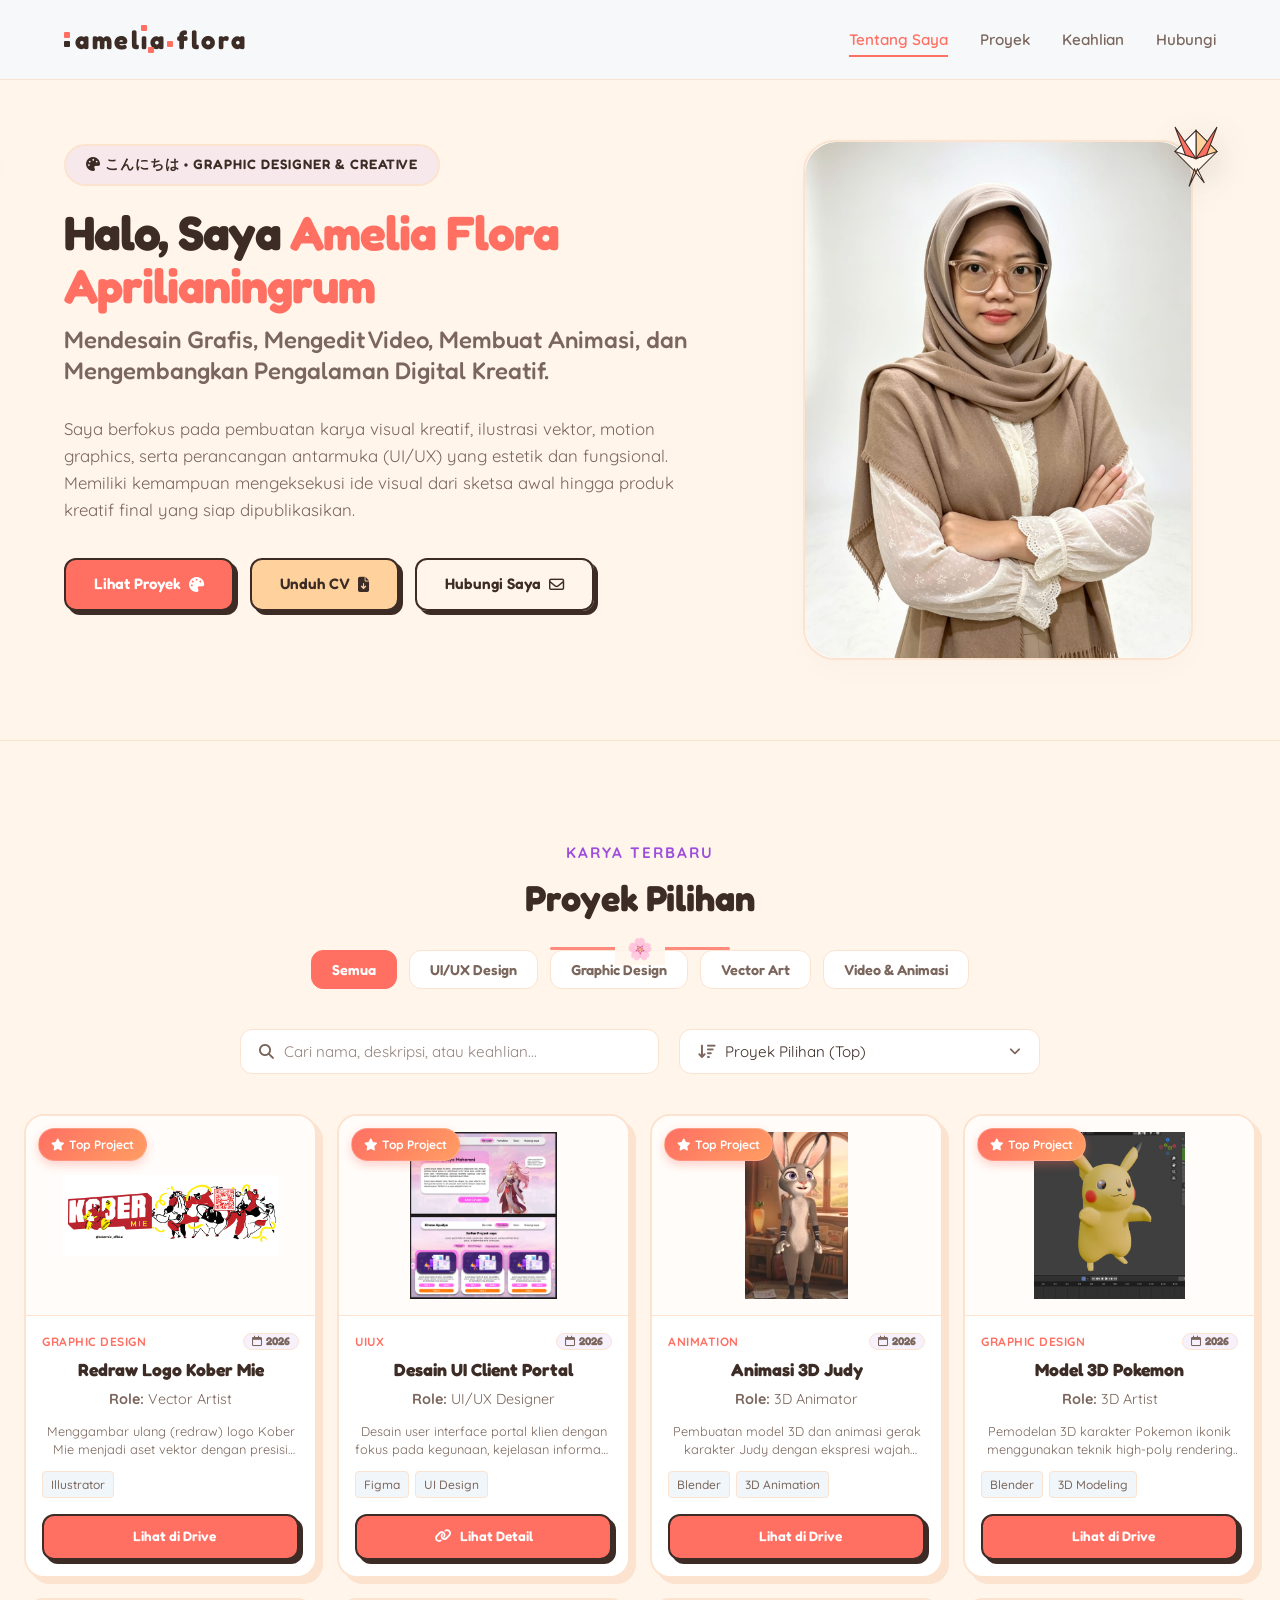
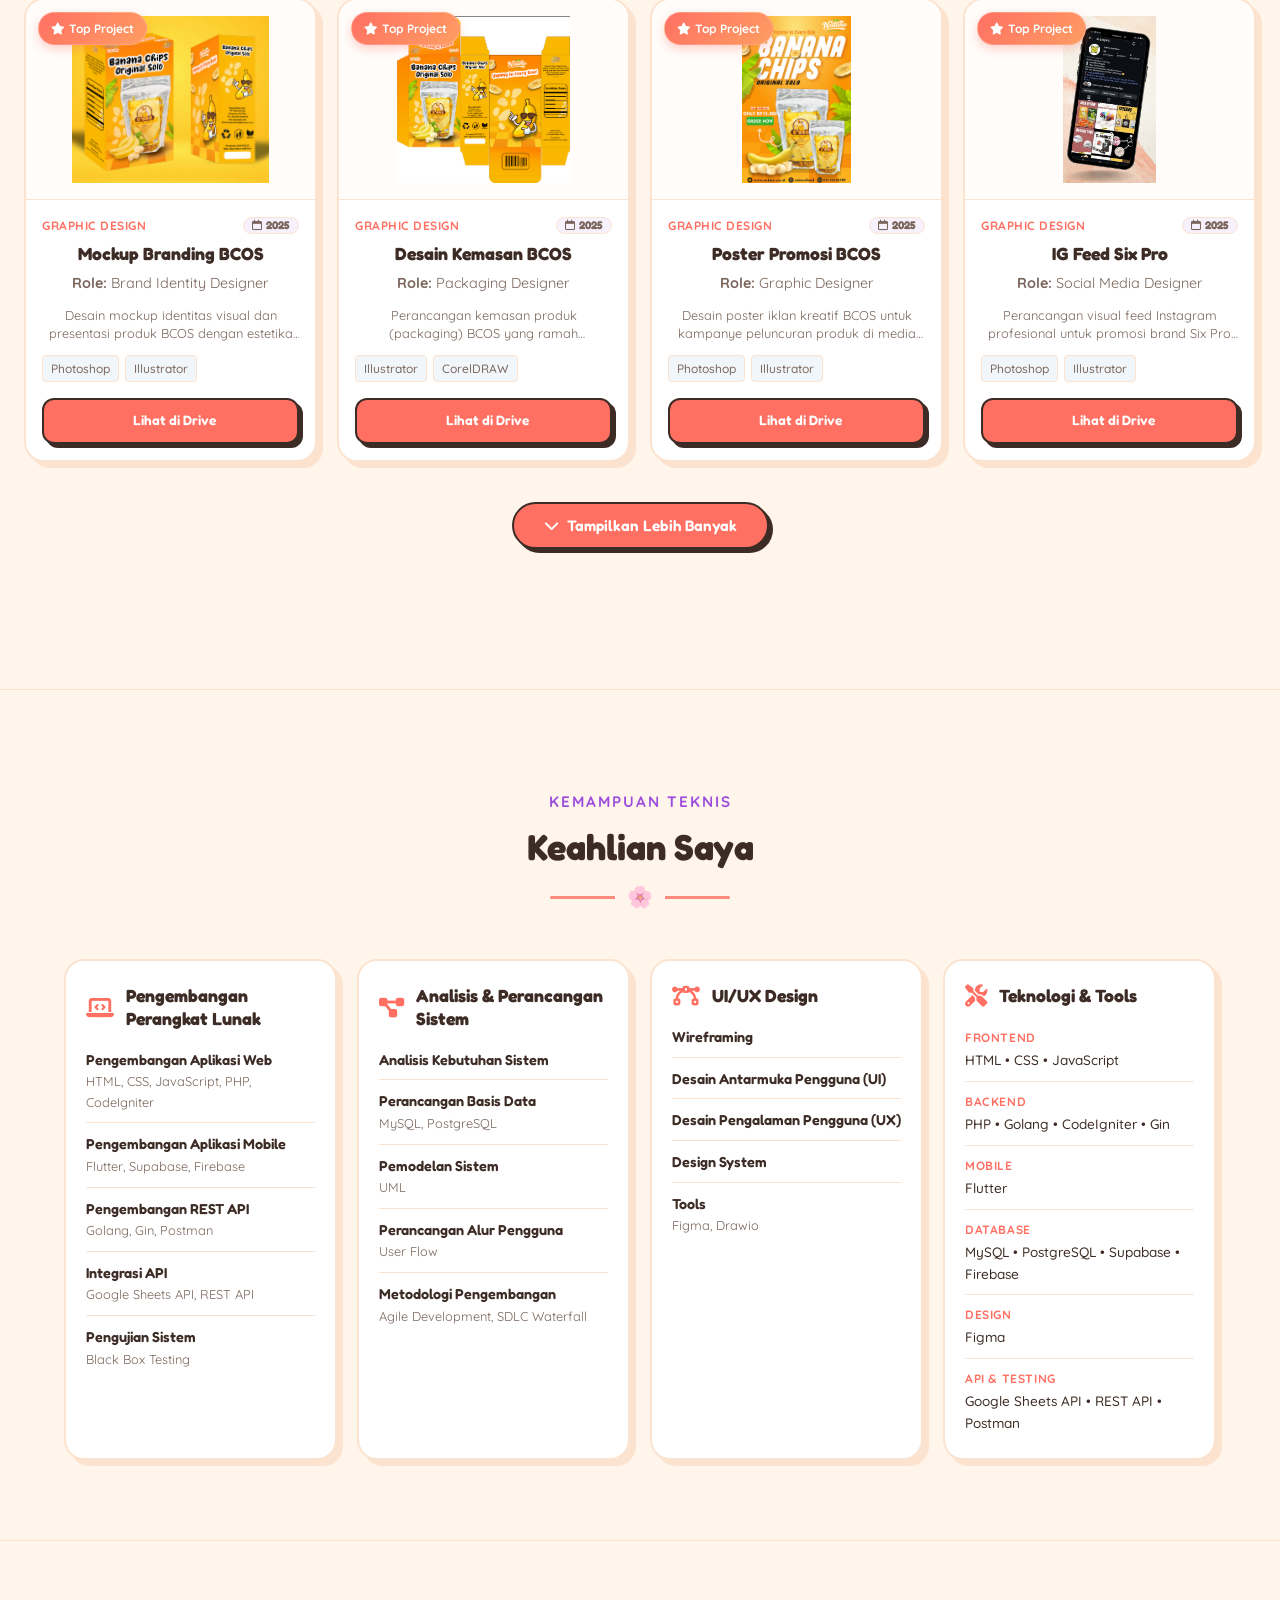
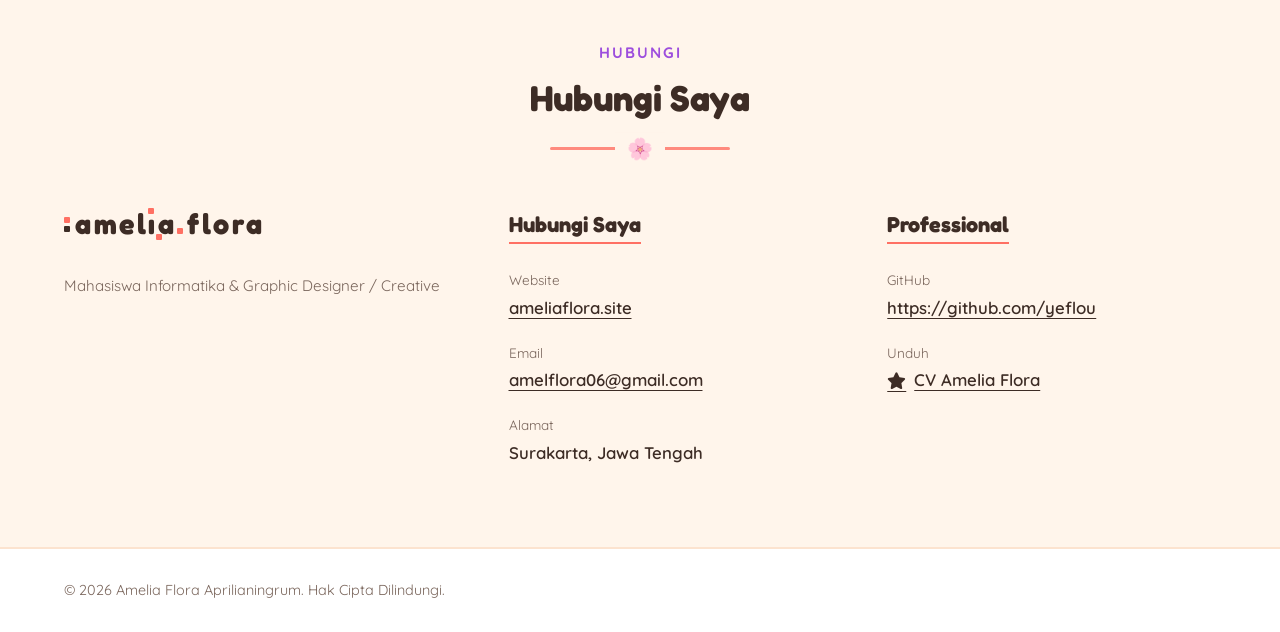
==== commit b01582f1: "feat: implement top projects sorting, add assets and gitignore" ====
--- a/index.html
+++ b/index.html
@@ -124,7 +124,7 @@
                 </div>
 
                 <div class="profile-photo-wrapper" id="photoFrame" style="padding: 0;">
-                    <img src="assets/mypict.jpeg" alt="Amelia Flora Aprilianingrum" class="profile-photo">
+                    <img src="assets/myfoto.jpeg" alt="Amelia Flora Aprilianingrum" class="profile-photo">
                     <input type="file" id="photoInput" accept="image/*" style="display: none;">
                 </div>
             </div>
@@ -154,6 +154,7 @@
                     <div class="project-sort-box">
                         <i class="fa-solid fa-arrow-down-wide-short"></i>
                         <select id="projectSort" aria-label="Urutkan proyek">
+                            <option value="featured">Proyek Pilihan (Top)</option>
                             <option value="year-desc">Tahun: Terbaru &rarr; Terlama</option>
                             <option value="year-asc">Tahun: Terlama &rarr; Terbaru</option>
                             <option value="alpha-asc">Nama: A &rarr; Z</option>
@@ -163,6 +164,36 @@
                 </div>
 
                 <div class="projects-grid">
+                    <!-- Proyek: Redraw Logo Kober Mie -->
+                    <div class="project-card" data-category="graphic" data-year="2026" data-featured="true">
+                        <div class="project-img-container">
+                            <span class="featured-badge"><i class="fa-solid fa-star"></i> Top Project</span>
+                            <img src="assets/redrawlogokobermie.png" alt="Redraw Logo Kober Mie" class="project-img"
+                                style="object-fit: contain; background: #fffcf9; padding: 20px;">
+                        </div>
+                        <div class="project-content">
+                            <div class="project-meta">
+                                <span class="project-badge">Graphic Design</span>
+                                <span class="project-year"><i class="fa-regular fa-calendar"></i> 2026</span>
+                            </div>
+                            <h3 class="project-title">Redraw Logo Kober Mie</h3>
+                            <div class="project-role-info"
+                                style="margin-bottom: 12px; font-size: 0.9rem; color: var(--text-muted);">
+                                <strong>Role:</strong> Vector Artist
+                            </div>
+                            <p class="project-desc">Menggambar ulang (redraw) logo Kober Mie menjadi aset vektor dengan
+                                presisi tinggi dan warna yang akurat.</p>
+                            <div class="project-tech">
+                                <span>Illustrator</span>
+                            </div>
+                            <div class="project-links">
+                                <a href="https://drive.google.com" class="btn btn-primary btn-sm btn-block-link"
+                                    target="_blank" rel="noopener">
+                                    <i class="fa-brands fa-Drive"></i> Lihat di Drive
+                                </a>
+                            </div>
+                        </div>
+                    </div>
                     <!-- Proyek 1: Branding Amelia Flora -->
                     <div class="project-card" data-category="graphic" data-year="2026">
                         <div class="project-img-container">
@@ -177,17 +208,17 @@
                             <h3 class="project-title">Branding Amelia Flora</h3>
                             <div class="project-role-info"
                                 style="margin-bottom: 12px; font-size: 0.9rem; color: var(--text-muted);">
-                                <strong>Role:</strong> Graphic Designer
+                                <strong>Role:</strong> Logo Designer
                             </div>
                             <p class="project-desc">Desain identitas visual (logo, palet warna, tipografi) untuk
-                                personal branding Amelia Flora.</p>
-                            <div class="project-tech">
-                                <span>Illustrator</span><span>Photoshop</span>
-                            </div>
-                            <div class="project-links">
-                                <a href="https://www.behance.net" class="btn btn-primary btn-sm btn-block-link"
-                                    target="_blank" rel="noopener">
-                                    <i class="fa-brands fa-behance"></i> Lihat di Behance
+                                personal branding website Amelia Flora.</p>
+                            <div class="project-tech">
+                                <span>Canva</span>
+                            </div>
+                            <div class="project-links">
+                                <a href="https://canva.link/g5iiaz5xzaeaxny"
+                                    class="btn btn-primary btn-sm btn-block-link" target="_blank" rel="noopener">
+                                    <i class="fa-brands fa-Drive"></i> Lihat di Camva
                                 </a>
                             </div>
                         </div>
@@ -203,15 +234,15 @@
                                 <span class="project-badge">UIUX</span>
                                 <span class="project-year"><i class="fa-regular fa-calendar"></i> 2025</span>
                             </div>
-                            <h3 class="project-title">Desain Aplikasi SumTime</h3>
+                            <h3 class="project-title">Sketsa Wireframe Aplikasi SumTime</h3>
                             <div class="project-role-info"
                                 style="margin-bottom: 12px; font-size: 0.9rem; color: var(--text-muted);">
                                 <strong>Role:</strong> UI/UX Designer
                             </div>
-                            <p class="project-desc">Perancangan antarmuka (UI/UX) aplikasi pemesanan dimsum berbasis
-                                mobile dengan visual yang imut.</p>
-                            <div class="project-tech">
-                                <span>Figma</span><span>Mobile UI</span>
+                            <p class="project-desc">Perancangan wireframe aplikasi pemesanan dimsum berbasis
+                                mobile dengan visual yang sesuai dengan user.</p>
+                            <div class="project-tech">
+                                <span>Gambar Manual</span>
                             </div>
                             <div class="project-links">
                                 <a href="https://drive.google.com/file/d/1VY_ouM7aklqHBwtlec2BrPNTpAzOblnZ/view?usp=drive_link"
@@ -230,22 +261,21 @@
                         <div class="project-content">
                             <div class="project-meta">
                                 <span class="project-badge">Vector Design</span>
-                                <span class="project-year"><i class="fa-regular fa-calendar"></i> 2025</span>
+                                <span class="project-year"><i class="fa-regular fa-calendar"></i> 2024</span>
                             </div>
                             <h3 class="project-title">3D Typography Design</h3>
                             <div class="project-role-info"
                                 style="margin-bottom: 12px; font-size: 0.9rem; color: var(--text-muted);">
                                 <strong>Role:</strong> Typography Designer
                             </div>
-                            <p class="project-desc">Eksplorasi desain teks 3D dengan kedalaman visual, pencahayaan
-                                dramatis, dan tekstur modern.</p>
-                            <div class="project-tech">
-                                <span>Illustrator</span><span>Photoshop</span>
-                            </div>
-                            <div class="project-links">
-                                <a href="https://www.behance.net" class="btn btn-primary btn-sm btn-block-link"
-                                    target="_blank" rel="noopener">
-                                    <i class="fa-brands fa-behance"></i> Lihat di Behance
+                            <p class="project-desc">Eksplorasi desain teks 3D di adobe Illustrator.</p>
+                            <div class="project-tech">
+                                <span>Adobe Illustrator</span>
+                            </div>
+                            <div class="project-links">
+                                <a href="https://drive.google.com/file/d/1V2nMCQu51WlD8DUS-PfKj9qU5LyI545K/view?usp=sharing"
+                                    class="btn btn-primary btn-sm btn-block-link" target="_blank" rel="noopener">
+                                    <i class="fa-brands fa-Drive"></i> Lihat di Drive
                                 </a>
                             </div>
                         </div>
@@ -269,12 +299,12 @@
                             <p class="project-desc">Desain logo minimalis bertema alam dengan dedaunan organik untuk
                                 branding produk ramah lingkungan.</p>
                             <div class="project-tech">
-                                <span>Illustrator</span><span>Branding</span>
-                            </div>
-                            <div class="project-links">
-                                <a href="https://www.behance.net" class="btn btn-primary btn-sm btn-block-link"
-                                    target="_blank" rel="noopener">
-                                    <i class="fa-brands fa-behance"></i> Lihat di Behance
+                                <span>Adobe Illustrator</span>
+                            </div>
+                            <div class="project-links">
+                                <a href="https://drive.google.com/file/d/1gfX6B1dyZIGNz9-kRUTfSSvcEQfjP6cx/view?usp=sharing"
+                                    class="btn btn-primary btn-sm btn-block-link" target="_blank" rel="noopener">
+                                    <i class="fa-brands fa-Drive"></i> Lihat di Drive
                                 </a>
                             </div>
                         </div>
@@ -287,31 +317,32 @@
                         </div>
                         <div class="project-content">
                             <div class="project-meta">
-                                <span class="project-badge">Graphic Design</span>
-                                <span class="project-year"><i class="fa-regular fa-calendar"></i> 2024</span>
-                            </div>
-                            <h3 class="project-title">Mural SMKN 6 Surakarta</h3>
-                            <div class="project-role-info"
-                                style="margin-bottom: 12px; font-size: 0.9rem; color: var(--text-muted);">
-                                <strong>Role:</strong> Mural Artist &amp; Designer
-                            </div>
-                            <p class="project-desc">Desain dan pengerjaan lukisan dinding (mural) kreatif berskala besar
-                                bertema lingkungan di sekolah.</p>
-                            <div class="project-tech">
-                                <span>Manual Painting</span><span>Sketching</span>
-                            </div>
-                            <div class="project-links">
-                                <a href="https://www.behance.net" class="btn btn-primary btn-sm btn-block-link"
-                                    target="_blank" rel="noopener">
-                                    <i class="fa-brands fa-behance"></i> Lihat di Behance
+                                <span class="project-badge">Illustrator</span>
+                                <span class="project-year"><i class="fa-regular fa-calendar"></i> 2022</span>
+                            </div>
+                            <h3 class="project-title">Illustrator Mural SMKN 6 Surakarta</h3>
+                            <div class="project-role-info"
+                                style="margin-bottom: 12px; font-size: 0.9rem; color: var(--text-muted);">
+                                <strong>Role:</strong> Mural Artist
+                            </div>
+                            <p class="project-desc">Desain dan pengerjaan lukisan dinding (mural) kreatif Gojek Soloraya
+                                di SMKN 6 surakarta.</p>
+                            <div class="project-tech">
+                                <span>Sketching</span>
+                            </div>
+                            <div class="project-links">
+                                <a href="https://www.Drive.net" class="btn btn-primary btn-sm btn-block-link"
+                                    target="_blank" rel="noopener">
+                                    <i class="fa-brands fa-Drive"></i> Lihat di Drive
                                 </a>
                             </div>
                         </div>
                     </div>
 
                     <!-- Proyek 6: Desain Kemasan Runchy -->
-                    <div class="project-card" data-category="graphic" data-year="2024">
-                        <div class="project-img-container">
+                    <div class="project-card" data-category="graphic" data-year="2024" data-featured="true">
+                        <div class="project-img-container">
+                            <span class="featured-badge"><i class="fa-solid fa-star"></i> Top Project</span>
                             <img src="assets/desainkemasanrunchy.png" alt="Desain Kemasan Runchy" class="project-img">
                         </div>
                         <div class="project-content">
@@ -324,15 +355,15 @@
                                 style="margin-bottom: 12px; font-size: 0.9rem; color: var(--text-muted);">
                                 <strong>Role:</strong> Graphic Designer
                             </div>
-                            <p class="project-desc">Perancangan kemasan produk makanan ringan (snack) Runchy dengan
-                                konsep visual yang modern dan ceria.</p>
-                            <div class="project-tech">
-                                <span>Illustrator</span><span>Photoshop</span>
-                            </div>
-                            <div class="project-links">
-                                <a href="https://www.behance.net" class="btn btn-primary btn-sm btn-block-link"
-                                    target="_blank" rel="noopener">
-                                    <i class="fa-brands fa-behance"></i> Lihat di Behance
+                            <p class="project-desc">Perancangan kemasan produk makanan ringan (snack) Runchy sesuai
+                                dengan brand request.</p>
+                            <div class="project-tech">
+                                <span>Photoshop</span>
+                            </div>
+                            <div class="project-links">
+                                <a href="https://drive.google.com/file/d/1Oz6EfoctBysob-Ko_s8GnZ3I_hW9ZNk6/view?usp=drive_link"
+                                    class="btn btn-primary btn-sm btn-block-link" target="_blank" rel="noopener">
+                                    <i class="fa-brands fa-Drive"></i> Lihat di Drive
                                 </a>
                             </div>
                         </div>
@@ -354,14 +385,14 @@
                                 <strong>Role:</strong> Graphic Designer
                             </div>
                             <p class="project-desc">Desain poster iklan produk kuliner segar "Es Memel" dengan ilustrasi
-                                menarik untuk promosi media sosial.</p>
+                                menarik untuk promosi</p>
                             <div class="project-tech">
                                 <span>Photoshop</span><span>Canva</span>
                             </div>
                             <div class="project-links">
-                                <a href="https://www.behance.net" class="btn btn-primary btn-sm btn-block-link"
-                                    target="_blank" rel="noopener">
-                                    <i class="fa-brands fa-behance"></i> Lihat di Behance
+                                <a href="https://drive.google.com/file/d/1PT7A9KL1ZGLxyYmS6s8okTTMUkwUekws/view?usp=sharing"
+                                    class="btn btn-primary btn-sm btn-block-link" target="_blank" rel="noopener">
+                                    <i class="fa-brands fa-Drive"></i> Lihat di Drive
                                 </a>
                             </div>
                         </div>
@@ -384,14 +415,14 @@
                                 <strong>Role:</strong> T-Shirt Designer
                             </div>
                             <p class="project-desc">Ilustrasi kaos kustom dengan gaya visual seni modern untuk keperluan
-                                merchandise clothing line.</p>
+                                merchandise clothing line khas Solo</p>
                             <div class="project-tech">
                                 <span>Illustrator</span><span>Photoshop</span>
                             </div>
                             <div class="project-links">
-                                <a href="https://www.behance.net" class="btn btn-primary btn-sm btn-block-link"
-                                    target="_blank" rel="noopener">
-                                    <i class="fa-brands fa-behance"></i> Lihat di Behance
+                                <a href="https://drive.google.com/file/d/1UEbv9LM8OaBbCL7KNNNROUVUTzB4amEk/view?usp=drive_link"
+                                    class="btn btn-primary btn-sm btn-block-link" target="_blank" rel="noopener">
+                                    <i class="fa-brands fa-Drive"></i> Lihat di Drive
                                 </a>
                             </div>
                         </div>
@@ -407,28 +438,29 @@
                                 <span class="project-badge">Vector Design</span>
                                 <span class="project-year"><i class="fa-regular fa-calendar"></i> 2024</span>
                             </div>
-                            <h3 class="project-title">Vector Art WPAP Bung Karno</h3>
+                            <h3 class="project-title">Vector Art WPAP diri sendiri</h3>
                             <div class="project-role-info"
                                 style="margin-bottom: 12px; font-size: 0.9rem; color: var(--text-muted);">
                                 <strong>Role:</strong> Vector Artist
                             </div>
-                            <p class="project-desc">Ilustrasi potret wajah Bung Karno menggunakan gaya Wedha's Pop Art
+                            <p class="project-desc">Ilustrasi potret wajah saya sendiri menggunakan gaya Wedha's Pop Art
                                 Portrait dengan warna kontras geometris.</p>
                             <div class="project-tech">
                                 <span>Illustrator</span><span>Vector Art</span>
                             </div>
                             <div class="project-links">
-                                <a href="https://www.behance.net" class="btn btn-primary btn-sm btn-block-link"
-                                    target="_blank" rel="noopener">
-                                    <i class="fa-brands fa-behance"></i> Lihat di Behance
+                                <a href="https://www.Drive.net" class="btn btn-primary btn-sm btn-block-link"
+                                    target="_blank" rel="noopener">
+                                    <i class="fa-brands fa-Drive"></i> Lihat di Drive
                                 </a>
                             </div>
                         </div>
                     </div>
 
                     <!-- Proyek 10: Animasi Iklan Layanan -->
-                    <div class="project-card" data-category="animation" data-year="2024">
-                        <div class="project-img-container">
+                    <div class="project-card" data-category="animation" data-year="2024" data-featured="true">
+                        <div class="project-img-container">
+                            <span class="featured-badge"><i class="fa-solid fa-star"></i> Top Project</span>
                             <img src="assets/animasiiklanlayananmasyarakat.png" alt="Animasi Iklan Layanan Masyarakat"
                                 class="project-img">
                         </div>
@@ -448,9 +480,9 @@
                                 <span>After Effects</span><span>Illustrator</span>
                             </div>
                             <div class="project-links">
-                                <a href="https://www.behance.net" class="btn btn-primary btn-sm btn-block-link"
-                                    target="_blank" rel="noopener">
-                                    <i class="fa-brands fa-behance"></i> Lihat di Behance
+                                <a href="https://www.Drive.net" class="btn btn-primary btn-sm btn-block-link"
+                                    target="_blank" rel="noopener">
+                                    <i class="fa-brands fa-Drive"></i> Lihat di Drive
                                 </a>
                             </div>
                         </div>
@@ -478,9 +510,9 @@
                                 <span>Premiere Pro</span><span>After Effects</span>
                             </div>
                             <div class="project-links">
-                                <a href="https://www.behance.net" class="btn btn-primary btn-sm btn-block-link"
-                                    target="_blank" rel="noopener">
-                                    <i class="fa-brands fa-behance"></i> Lihat di Behance
+                                <a href="https://www.Drive.net" class="btn btn-primary btn-sm btn-block-link"
+                                    target="_blank" rel="noopener">
+                                    <i class="fa-brands fa-Drive"></i> Lihat di Drive
                                 </a>
                             </div>
                         </div>
@@ -508,9 +540,9 @@
                                 <span>Premiere Pro</span><span>Color Grading</span>
                             </div>
                             <div class="project-links">
-                                <a href="https://www.behance.net" class="btn btn-primary btn-sm btn-block-link"
-                                    target="_blank" rel="noopener">
-                                    <i class="fa-brands fa-behance"></i> Lihat di Behance
+                                <a href="https://www.Drive.net" class="btn btn-primary btn-sm btn-block-link"
+                                    target="_blank" rel="noopener">
+                                    <i class="fa-brands fa-Drive"></i> Lihat di Drive
                                 </a>
                             </div>
                         </div>
@@ -537,9 +569,9 @@
                                 <span>Illustrator</span><span>CorelDRAW</span>
                             </div>
                             <div class="project-links">
-                                <a href="https://www.behance.net" class="btn btn-primary btn-sm btn-block-link"
-                                    target="_blank" rel="noopener">
-                                    <i class="fa-brands fa-behance"></i> Lihat di Behance
+                                <a href="https://www.Drive.net" class="btn btn-primary btn-sm btn-block-link"
+                                    target="_blank" rel="noopener">
+                                    <i class="fa-brands fa-Drive"></i> Lihat di Drive
                                 </a>
                             </div>
                         </div>
@@ -566,17 +598,18 @@
                                 <span>Illustrator</span><span>CorelDRAW</span>
                             </div>
                             <div class="project-links">
-                                <a href="https://www.behance.net" class="btn btn-primary btn-sm btn-block-link"
-                                    target="_blank" rel="noopener">
-                                    <i class="fa-brands fa-behance"></i> Lihat di Behance
+                                <a href="https://www.Drive.net" class="btn btn-primary btn-sm btn-block-link"
+                                    target="_blank" rel="noopener">
+                                    <i class="fa-brands fa-Drive"></i> Lihat di Drive
                                 </a>
                             </div>
                         </div>
                     </div>
 
                     <!-- Proyek 15: Desain Feed Instagram Baju 2 -->
-                    <div class="project-card" data-category="graphic" data-year="2024">
-                        <div class="project-img-container">
+                    <div class="project-card" data-category="graphic" data-year="2024" data-featured="true">
+                        <div class="project-img-container">
+                            <span class="featured-badge"><i class="fa-solid fa-star"></i> Top Project</span>
                             <img src="assets/desainfeedbjau2.png" alt="Desain Feed Instagram Baju 2"
                                 class="project-img">
                         </div>
@@ -596,17 +629,18 @@
                                 <span>Photoshop</span><span>Canva</span>
                             </div>
                             <div class="project-links">
-                                <a href="https://www.behance.net" class="btn btn-primary btn-sm btn-block-link"
-                                    target="_blank" rel="noopener">
-                                    <i class="fa-brands fa-behance"></i> Lihat di Behance
+                                <a href="https://www.Drive.net" class="btn btn-primary btn-sm btn-block-link"
+                                    target="_blank" rel="noopener">
+                                    <i class="fa-brands fa-Drive"></i> Lihat di Drive
                                 </a>
                             </div>
                         </div>
                     </div>
 
                     <!-- Proyek 16: Desain Feed Instagram Baju -->
-                    <div class="project-card" data-category="graphic" data-year="2024">
-                        <div class="project-img-container">
+                    <div class="project-card" data-category="graphic" data-year="2024" data-featured="true">
+                        <div class="project-img-container">
+                            <span class="featured-badge"><i class="fa-solid fa-star"></i> Top Project</span>
                             <img src="assets/desainnfeedbaju.png" alt="Desain Feed Instagram Baju" class="project-img">
                         </div>
                         <div class="project-content">
@@ -625,9 +659,9 @@
                                 <span>Photoshop</span><span>Canva</span>
                             </div>
                             <div class="project-links">
-                                <a href="https://www.behance.net" class="btn btn-primary btn-sm btn-block-link"
-                                    target="_blank" rel="noopener">
-                                    <i class="fa-brands fa-behance"></i> Lihat di Behance
+                                <a href="https://www.Drive.net" class="btn btn-primary btn-sm btn-block-link"
+                                    target="_blank" rel="noopener">
+                                    <i class="fa-brands fa-Drive"></i> Lihat di Drive
                                 </a>
                             </div>
                         </div>
@@ -654,9 +688,9 @@
                                 <span>Illustrator</span><span>Photoshop</span>
                             </div>
                             <div class="project-links">
-                                <a href="https://www.behance.net" class="btn btn-primary btn-sm btn-block-link"
-                                    target="_blank" rel="noopener">
-                                    <i class="fa-brands fa-behance"></i> Lihat di Behance
+                                <a href="https://www.Drive.net" class="btn btn-primary btn-sm btn-block-link"
+                                    target="_blank" rel="noopener">
+                                    <i class="fa-brands fa-Drive"></i> Lihat di Drive
                                 </a>
                             </div>
                         </div>
@@ -684,9 +718,9 @@
                                 <span>Illustrator</span><span>Photoshop</span>
                             </div>
                             <div class="project-links">
-                                <a href="https://www.behance.net" class="btn btn-primary btn-sm btn-block-link"
-                                    target="_blank" rel="noopener">
-                                    <i class="fa-brands fa-behance"></i> Lihat di Behance
+                                <a href="https://www.Drive.net" class="btn btn-primary btn-sm btn-block-link"
+                                    target="_blank" rel="noopener">
+                                    <i class="fa-brands fa-Drive"></i> Lihat di Drive
                                 </a>
                             </div>
                         </div>
@@ -714,9 +748,9 @@
                                 <span>Illustrator</span><span>Photoshop</span>
                             </div>
                             <div class="project-links">
-                                <a href="https://www.behance.net" class="btn btn-primary btn-sm btn-block-link"
-                                    target="_blank" rel="noopener">
-                                    <i class="fa-brands fa-behance"></i> Lihat di Behance
+                                <a href="https://www.Drive.net" class="btn btn-primary btn-sm btn-block-link"
+                                    target="_blank" rel="noopener">
+                                    <i class="fa-brands fa-Drive"></i> Lihat di Drive
                                 </a>
                             </div>
                         </div>
@@ -744,9 +778,9 @@
                                 <span>Illustrator</span><span>Line Art</span>
                             </div>
                             <div class="project-links">
-                                <a href="https://www.behance.net" class="btn btn-primary btn-sm btn-block-link"
-                                    target="_blank" rel="noopener">
-                                    <i class="fa-brands fa-behance"></i> Lihat di Behance
+                                <a href="https://www.Drive.net" class="btn btn-primary btn-sm btn-block-link"
+                                    target="_blank" rel="noopener">
+                                    <i class="fa-brands fa-Drive"></i> Lihat di Drive
                                 </a>
                             </div>
                         </div>
@@ -773,9 +807,9 @@
                                 <span>Illustrator</span><span>Vector Art</span>
                             </div>
                             <div class="project-links">
-                                <a href="https://www.behance.net" class="btn btn-primary btn-sm btn-block-link"
-                                    target="_blank" rel="noopener">
-                                    <i class="fa-brands fa-behance"></i> Lihat di Behance
+                                <a href="https://www.Drive.net" class="btn btn-primary btn-sm btn-block-link"
+                                    target="_blank" rel="noopener">
+                                    <i class="fa-brands fa-Drive"></i> Lihat di Drive
                                 </a>
                             </div>
                         </div>
@@ -803,9 +837,9 @@
                                 <span>Illustrator</span><span>Canva</span>
                             </div>
                             <div class="project-links">
-                                <a href="https://www.behance.net" class="btn btn-primary btn-sm btn-block-link"
-                                    target="_blank" rel="noopener">
-                                    <i class="fa-brands fa-behance"></i> Lihat di Behance
+                                <a href="https://www.Drive.net" class="btn btn-primary btn-sm btn-block-link"
+                                    target="_blank" rel="noopener">
+                                    <i class="fa-brands fa-Drive"></i> Lihat di Drive
                                 </a>
                             </div>
                         </div>
@@ -833,9 +867,9 @@
                                 <span>Illustrator</span><span>Canva</span>
                             </div>
                             <div class="project-links">
-                                <a href="https://www.behance.net" class="btn btn-primary btn-sm btn-block-link"
-                                    target="_blank" rel="noopener">
-                                    <i class="fa-brands fa-behance"></i> Lihat di Behance
+                                <a href="https://www.Drive.net" class="btn btn-primary btn-sm btn-block-link"
+                                    target="_blank" rel="noopener">
+                                    <i class="fa-brands fa-Drive"></i> Lihat di Drive
                                 </a>
                             </div>
                         </div>
@@ -862,9 +896,9 @@
                                 <span>After Effects</span><span>Illustrator</span>
                             </div>
                             <div class="project-links">
-                                <a href="https://www.behance.net" class="btn btn-primary btn-sm btn-block-link"
-                                    target="_blank" rel="noopener">
-                                    <i class="fa-brands fa-behance"></i> Lihat di Behance
+                                <a href="https://www.Drive.net" class="btn btn-primary btn-sm btn-block-link"
+                                    target="_blank" rel="noopener">
+                                    <i class="fa-brands fa-Drive"></i> Lihat di Drive
                                 </a>
                             </div>
                         </div>
@@ -891,9 +925,9 @@
                                 <span>After Effects</span><span>Illustrator</span>
                             </div>
                             <div class="project-links">
-                                <a href="https://www.behance.net" class="btn btn-primary btn-sm btn-block-link"
-                                    target="_blank" rel="noopener">
-                                    <i class="fa-brands fa-behance"></i> Lihat di Behance
+                                <a href="https://www.Drive.net" class="btn btn-primary btn-sm btn-block-link"
+                                    target="_blank" rel="noopener">
+                                    <i class="fa-brands fa-Drive"></i> Lihat di Drive
                                 </a>
                             </div>
                         </div>
@@ -920,17 +954,18 @@
                                 <span>After Effects</span><span>Illustrator</span>
                             </div>
                             <div class="project-links">
-                                <a href="https://www.behance.net" class="btn btn-primary btn-sm btn-block-link"
-                                    target="_blank" rel="noopener">
-                                    <i class="fa-brands fa-behance"></i> Lihat di Behance
+                                <a href="https://www.Drive.net" class="btn btn-primary btn-sm btn-block-link"
+                                    target="_blank" rel="noopener">
+                                    <i class="fa-brands fa-Drive"></i> Lihat di Drive
                                 </a>
                             </div>
                         </div>
                     </div>
 
                     <!-- Proyek 27: Video Animasi Nipis Madu -->
-                    <div class="project-card" data-category="animation" data-year="2024">
-                        <div class="project-img-container">
+                    <div class="project-card" data-category="animation" data-year="2024" data-featured="true">
+                        <div class="project-img-container">
+                            <span class="featured-badge"><i class="fa-solid fa-star"></i> Top Project</span>
                             <img src="assets/animasinipismadu.png" alt="Video Animasi Nipis Madu" class="project-img">
                         </div>
                         <div class="project-content">
@@ -949,9 +984,9 @@
                                 <span>After Effects</span><span>Illustrator</span>
                             </div>
                             <div class="project-links">
-                                <a href="https://www.behance.net" class="btn btn-primary btn-sm btn-block-link"
-                                    target="_blank" rel="noopener">
-                                    <i class="fa-brands fa-behance"></i> Lihat di Behance
+                                <a href="https://www.Drive.net" class="btn btn-primary btn-sm btn-block-link"
+                                    target="_blank" rel="noopener">
+                                    <i class="fa-brands fa-Drive"></i> Lihat di Drive
                                 </a>
                             </div>
                         </div>
@@ -978,9 +1013,9 @@
                                 <span>After Effects</span><span>Illustrator</span>
                             </div>
                             <div class="project-links">
-                                <a href="https://www.behance.net" class="btn btn-primary btn-sm btn-block-link"
-                                    target="_blank" rel="noopener">
-                                    <i class="fa-brands fa-behance"></i> Lihat di Behance
+                                <a href="https://www.Drive.net" class="btn btn-primary btn-sm btn-block-link"
+                                    target="_blank" rel="noopener">
+                                    <i class="fa-brands fa-Drive"></i> Lihat di Drive
                                 </a>
                             </div>
                         </div>
@@ -1007,17 +1042,18 @@
                                 <span>After Effects</span><span>Illustrator</span>
                             </div>
                             <div class="project-links">
-                                <a href="https://www.behance.net" class="btn btn-primary btn-sm btn-block-link"
-                                    target="_blank" rel="noopener">
-                                    <i class="fa-brands fa-behance"></i> Lihat di Behance
+                                <a href="https://www.Drive.net" class="btn btn-primary btn-sm btn-block-link"
+                                    target="_blank" rel="noopener">
+                                    <i class="fa-brands fa-Drive"></i> Lihat di Drive
                                 </a>
                             </div>
                         </div>
                     </div>
 
                     <!-- Proyek 30: Mockup Branding BCOS -->
-                    <div class="project-card" data-category="graphic" data-year="2025">
-                        <div class="project-img-container">
+                    <div class="project-card" data-category="graphic" data-year="2025" data-featured="true">
+                        <div class="project-img-container">
+                            <span class="featured-badge"><i class="fa-solid fa-star"></i> Top Project</span>
                             <img src="assets/mockupbcos.png" alt="Mockup Branding BCOS" class="project-img">
                         </div>
                         <div class="project-content">
@@ -1030,22 +1066,24 @@
                                 style="margin-bottom: 12px; font-size: 0.9rem; color: var(--text-muted);">
                                 <strong>Role:</strong> Brand Identity Designer
                             </div>
-                            <p class="project-desc">Desain mockup identitas visual dan presentasi produk BCOS dengan estetika modern.</p>
+                            <p class="project-desc">Desain mockup identitas visual dan presentasi produk BCOS dengan
+                                estetika modern.</p>
                             <div class="project-tech">
                                 <span>Photoshop</span><span>Illustrator</span>
                             </div>
                             <div class="project-links">
-                                <a href="https://www.behance.net" class="btn btn-primary btn-sm btn-block-link"
-                                    target="_blank" rel="noopener">
-                                    <i class="fa-brands fa-behance"></i> Lihat di Behance
+                                <a href="https://www.Drive.net" class="btn btn-primary btn-sm btn-block-link"
+                                    target="_blank" rel="noopener">
+                                    <i class="fa-brands fa-Drive"></i> Lihat di Drive
                                 </a>
                             </div>
                         </div>
                     </div>
 
                     <!-- Proyek 31: Desain Kemasan BCOS -->
-                    <div class="project-card" data-category="graphic" data-year="2025">
-                        <div class="project-img-container">
+                    <div class="project-card" data-category="graphic" data-year="2025" data-featured="true">
+                        <div class="project-img-container">
+                            <span class="featured-badge"><i class="fa-solid fa-star"></i> Top Project</span>
                             <img src="assets/packagingbcos.png" alt="Desain Kemasan BCOS" class="project-img">
                         </div>
                         <div class="project-content">
@@ -1058,22 +1096,24 @@
                                 style="margin-bottom: 12px; font-size: 0.9rem; color: var(--text-muted);">
                                 <strong>Role:</strong> Packaging Designer
                             </div>
-                            <p class="project-desc">Perancangan kemasan produk (packaging) BCOS yang ramah lingkungan dan minimalis.</p>
+                            <p class="project-desc">Perancangan kemasan produk (packaging) BCOS yang ramah lingkungan
+                                dan minimalis.</p>
                             <div class="project-tech">
                                 <span>Illustrator</span><span>CorelDRAW</span>
                             </div>
                             <div class="project-links">
-                                <a href="https://www.behance.net" class="btn btn-primary btn-sm btn-block-link"
-                                    target="_blank" rel="noopener">
-                                    <i class="fa-brands fa-behance"></i> Lihat di Behance
+                                <a href="https://www.Drive.net" class="btn btn-primary btn-sm btn-block-link"
+                                    target="_blank" rel="noopener">
+                                    <i class="fa-brands fa-Drive"></i> Lihat di Drive
                                 </a>
                             </div>
                         </div>
                     </div>
 
                     <!-- Proyek 32: Poster Promosi BCOS -->
-                    <div class="project-card" data-category="graphic" data-year="2025">
-                        <div class="project-img-container">
+                    <div class="project-card" data-category="graphic" data-year="2025" data-featured="true">
+                        <div class="project-img-container">
+                            <span class="featured-badge"><i class="fa-solid fa-star"></i> Top Project</span>
                             <img src="assets/posterbcos.png" alt="Poster Promosi BCOS" class="project-img">
                         </div>
                         <div class="project-content">
@@ -1086,14 +1126,15 @@
                                 style="margin-bottom: 12px; font-size: 0.9rem; color: var(--text-muted);">
                                 <strong>Role:</strong> Graphic Designer
                             </div>
-                            <p class="project-desc">Desain poster iklan kreatif BCOS untuk kampanye peluncuran produk di media sosial.</p>
+                            <p class="project-desc">Desain poster iklan kreatif BCOS untuk kampanye peluncuran produk di
+                                media sosial.</p>
                             <div class="project-tech">
                                 <span>Photoshop</span><span>Illustrator</span>
                             </div>
                             <div class="project-links">
-                                <a href="https://www.behance.net" class="btn btn-primary btn-sm btn-block-link"
-                                    target="_blank" rel="noopener">
-                                    <i class="fa-brands fa-behance"></i> Lihat di Behance
+                                <a href="https://www.Drive.net" class="btn btn-primary btn-sm btn-block-link"
+                                    target="_blank" rel="noopener">
+                                    <i class="fa-brands fa-Drive"></i> Lihat di Drive
                                 </a>
                             </div>
                         </div>
@@ -1114,14 +1155,15 @@
                                 style="margin-bottom: 12px; font-size: 0.9rem; color: var(--text-muted);">
                                 <strong>Role:</strong> Graphic Designer
                             </div>
-                            <p class="project-desc">Pembuatan desain media promosi, spanduk, banner, dan merchandise resmi kegiatan KKN.</p>
+                            <p class="project-desc">Pembuatan desain media promosi, spanduk, banner, dan merchandise
+                                resmi kegiatan KKN.</p>
                             <div class="project-tech">
                                 <span>CorelDRAW</span><span>Photoshop</span>
                             </div>
                             <div class="project-links">
-                                <a href="https://www.behance.net" class="btn btn-primary btn-sm btn-block-link"
-                                    target="_blank" rel="noopener">
-                                    <i class="fa-brands fa-behance"></i> Lihat di Behance
+                                <a href="https://www.Drive.net" class="btn btn-primary btn-sm btn-block-link"
+                                    target="_blank" rel="noopener">
+                                    <i class="fa-brands fa-Drive"></i> Lihat di Drive
                                 </a>
                             </div>
                         </div>
@@ -1142,7 +1184,8 @@
                                 style="margin-bottom: 12px; font-size: 0.9rem; color: var(--text-muted);">
                                 <strong>Role:</strong> UI/UX Designer
                             </div>
-                            <p class="project-desc">Perancangan wireframe (cetak biru) tata letak website layanan kesehatan posyandu ramah pengguna.</p>
+                            <p class="project-desc">Perancangan wireframe (cetak biru) tata letak website layanan
+                                kesehatan posyandu ramah pengguna.</p>
                             <div class="project-tech">
                                 <span>Figma</span><span>Wireframing</span>
                             </div>
@@ -1156,252 +1199,448 @@
                     </div>
 
                     <!-- Proyek 35: Desain UI Client Portal -->
+                    <div class="project-card" data-category="uiux" data-year="2026" data-featured="true">
+                        <div class="project-img-container">
+                            <span class="featured-badge"><i class="fa-solid fa-star"></i> Top Project</span>
+                            <img src="assets/uiclient.png" alt="Desain UI Client Portal" class="project-img">
+                        </div>
+                        <div class="project-content">
+                            <div class="project-meta">
+                                <span class="project-badge">UIUX</span>
+                                <span class="project-year"><i class="fa-regular fa-calendar"></i> 2026</span>
+                            </div>
+                            <h3 class="project-title">Desain UI Client Portal</h3>
+                            <div class="project-role-info"
+                                style="margin-bottom: 12px; font-size: 0.9rem; color: var(--text-muted);">
+                                <strong>Role:</strong> UI/UX Designer
+                            </div>
+                            <p class="project-desc">Desain user interface portal klien dengan fokus pada kegunaan,
+                                kejelasan informasi, dan aksesibilitas.</p>
+                            <div class="project-tech">
+                                <span>Figma</span><span>UI Design</span>
+                            </div>
+                            <div class="project-links">
+                                <a href="https://drive.google.com" class="btn btn-primary btn-sm btn-block-link"
+                                    target="_blank" rel="noopener">
+                                    <i class="fa-solid fa-link"></i> Lihat Detail
+                                </a>
+                            </div>
+                        </div>
+                    </div>
+
+                    <!-- Proyek 36: Desain Sistem Informasi -->
                     <div class="project-card" data-category="uiux" data-year="2025">
                         <div class="project-img-container">
-                            <img src="assets/uiclient.png" alt="Desain UI Client Portal" class="project-img">
+                            <img src="assets/desainsistem.png" alt="Desain Sistem Informasi" class="project-img">
                         </div>
                         <div class="project-content">
                             <div class="project-meta">
                                 <span class="project-badge">UIUX</span>
                                 <span class="project-year"><i class="fa-regular fa-calendar"></i> 2025</span>
                             </div>
-                            <h3 class="project-title">Desain UI Client Portal</h3>
+                            <h3 class="project-title">Desain Sistem Informasi</h3>
                             <div class="project-role-info"
                                 style="margin-bottom: 12px; font-size: 0.9rem; color: var(--text-muted);">
                                 <strong>Role:</strong> UI/UX Designer
                             </div>
-                            <p class="project-desc">Desain user interface portal klien dengan fokus pada kegunaan, kejelasan informasi, dan aksesibilitas.</p>
-                            <div class="project-tech">
-                                <span>Figma</span><span>UI Design</span>
+                            <p class="project-desc">Struktur arsitektur informasi dan perancangan antarmuka sistem
+                                manajemen database terintegrasi.</p>
+                            <div class="project-tech">
+                                <span>Figma</span><span>System Design</span>
                             </div>
                             <div class="project-links">
                                 <a href="https://drive.google.com" class="btn btn-primary btn-sm btn-block-link"
                                     target="_blank" rel="noopener">
-                                    <i class="fa-solid fa-link"></i> Lihat Detail
-                                </a>
-                            </div>
-                        </div>
-                    </div>
-
-                    <!-- Proyek 36: Desain Sistem Informasi -->
+                                    <i class="fa-solid fa-link"></i> Lihat Skema
+                                </a>
+                            </div>
+                        </div>
+                    </div>
+
+                    <!-- Proyek 37: Wireframe Game Interface -->
+                    <div class="project-card" data-category="uiux" data-year="2024">
+                        <div class="project-img-container">
+                            <img src="assets/wireframegame.png" alt="Wireframe Game Interface" class="project-img">
+                        </div>
+                        <div class="project-content">
+                            <div class="project-meta">
+                                <span class="project-badge">UIUX</span>
+                                <span class="project-year"><i class="fa-regular fa-calendar"></i> 2024</span>
+                            </div>
+                            <h3 class="project-title">Wireframe Game Interface</h3>
+                            <div class="project-role-info"
+                                style="margin-bottom: 12px; font-size: 0.9rem; color: var(--text-muted);">
+                                <strong>Role:</strong> Game UI Designer
+                            </div>
+                            <p class="project-desc">Sketsa layout awal (wireframe) antarmuka permainan interaktif
+                                bertema edukasi anak.</p>
+                            <div class="project-tech">
+                                <span>Figma</span><span>Game UI</span>
+                            </div>
+                            <div class="project-links">
+                                <a href="https://drive.google.com" class="btn btn-primary btn-sm btn-block-link"
+                                    target="_blank" rel="noopener">
+                                    <i class="fa-solid fa-link"></i> Lihat Layout
+                                </a>
+                            </div>
+                        </div>
+                    </div>
+
+                    <!-- Proyek 38: Storyboard Animasi Keripik Pisang -->
+                    <div class="project-card" data-category="animation" data-year="2024">
+                        <div class="project-img-container">
+                            <img src="assets/storyboardanimasikeripikpisang.png" alt="Storyboard Animasi Keripik Pisang"
+                                class="project-img">
+                        </div>
+                        <div class="project-content">
+                            <div class="project-meta">
+                                <span class="project-badge">Animation</span>
+                                <span class="project-year"><i class="fa-regular fa-calendar"></i> 2024</span>
+                            </div>
+                            <h3 class="project-title">Storyboard Animasi Keripik Pisang</h3>
+                            <div class="project-role-info"
+                                style="margin-bottom: 12px; font-size: 0.9rem; color: var(--text-muted);">
+                                <strong>Role:</strong> Storyboard Artist
+                            </div>
+                            <p class="project-desc">Sketsa alur cerita visual (storyboard) untuk video promosi animasi
+                                produk Keripik Pisang.</p>
+                            <div class="project-tech">
+                                <span>Photoshop</span><span>Storyboarding</span>
+                            </div>
+                            <div class="project-links">
+                                <a href="https://www.Drive.net" class="btn btn-primary btn-sm btn-block-link"
+                                    target="_blank" rel="noopener">
+                                    <i class="fa-brands fa-Drive"></i> Lihat di Drive
+                                </a>
+                            </div>
+                        </div>
+                    </div>
+
+                    <!-- Proyek 39: Storyboard Iklan Layanan Masyarakat -->
+                    <div class="project-card" data-category="animation" data-year="2024">
+                        <div class="project-img-container">
+                            <img src="assets/storyboardiklanlayananmasyarakat.png"
+                                alt="Storyboard Iklan Layanan Masyarakat" class="project-img">
+                        </div>
+                        <div class="project-content">
+                            <div class="project-meta">
+                                <span class="project-badge">Animation</span>
+                                <span class="project-year"><i class="fa-regular fa-calendar"></i> 2024</span>
+                            </div>
+                            <h3 class="project-title">Storyboard Iklan Layanan</h3>
+                            <div class="project-role-info"
+                                style="margin-bottom: 12px; font-size: 0.9rem; color: var(--text-muted);">
+                                <strong>Role:</strong> Storyboard Artist
+                            </div>
+                            <p class="project-desc">Konseptualisasi adegan demi adegan visual iklan layanan masyarakat
+                                tentang kebersihan lingkungan.</p>
+                            <div class="project-tech">
+                                <span>Photoshop</span><span>Storyboarding</span>
+                            </div>
+                            <div class="project-links">
+                                <a href="https://www.Drive.net" class="btn btn-primary btn-sm btn-block-link"
+                                    target="_blank" rel="noopener">
+                                    <i class="fa-brands fa-Drive"></i> Lihat di Drive
+                                </a>
+                            </div>
+                        </div>
+                    </div>
+
+                    <!-- Proyek 40: Storyboard Iklan Nipis Madu -->
+                    <div class="project-card" data-category="animation" data-year="2024">
+                        <div class="project-img-container">
+                            <img src="assets/storyboardiklannipismadu.png" alt="Storyboard Iklan Nipis Madu"
+                                class="project-img">
+                        </div>
+                        <div class="project-content">
+                            <div class="project-meta">
+                                <span class="project-badge">Animation</span>
+                                <span class="project-year"><i class="fa-regular fa-calendar"></i> 2024</span>
+                            </div>
+                            <h3 class="project-title">Storyboard Iklan Nipis Madu</h3>
+                            <div class="project-role-info"
+                                style="margin-bottom: 12px; font-size: 0.9rem; color: var(--text-muted);">
+                                <strong>Role:</strong> Storyboard Artist
+                            </div>
+                            <p class="project-desc">Penyusunan storyboard iklan televisi produk minuman segar Nipis Madu
+                                dengan adegan dinamis.</p>
+                            <div class="project-tech">
+                                <span>Photoshop</span><span>Storyboarding</span>
+                            </div>
+                            <div class="project-links">
+                                <a href="https://www.Drive.net" class="btn btn-primary btn-sm btn-block-link"
+                                    target="_blank" rel="noopener">
+                                    <i class="fa-brands fa-Drive"></i> Lihat di Drive
+                                </a>
+                            </div>
+                        </div>
+                    </div>
+
+                    <!-- Proyek 41: Storyboard Iklan Pisang -->
+                    <div class="project-card" data-category="animation" data-year="2024">
+                        <div class="project-img-container">
+                            <img src="assets/storyboardiklanpisang.png" alt="Storyboard Iklan Pisang"
+                                class="project-img">
+                        </div>
+                        <div class="project-content">
+                            <div class="project-meta">
+                                <span class="project-badge">Animation</span>
+                                <span class="project-year"><i class="fa-regular fa-calendar"></i> 2024</span>
+                            </div>
+                            <h3 class="project-title">Storyboard Iklan Pisang</h3>
+                            <div class="project-role-info"
+                                style="margin-bottom: 12px; font-size: 0.9rem; color: var(--text-muted);">
+                                <strong>Role:</strong> Storyboard Artist
+                            </div>
+                            <p class="project-desc">Draf visual storyboard untuk keperluan motion graphic iklan camilan
+                                pisang cokelat.</p>
+                            <div class="project-tech">
+                                <span>Photoshop</span><span>Storyboarding</span>
+                            </div>
+                            <div class="project-links">
+                                <a href="https://www.Drive.net" class="btn btn-primary btn-sm btn-block-link"
+                                    target="_blank" rel="noopener">
+                                    <i class="fa-brands fa-Drive"></i> Lihat di Drive
+                                </a>
+                            </div>
+                        </div>
+                    </div>
+
+                    <!-- Proyek 42: Desain Iklan Sirup Pisang -->
+                    <div class="project-card" data-category="graphic" data-year="2024" data-featured="true">
+                        <div class="project-img-container">
+                            <span class="featured-badge"><i class="fa-solid fa-star"></i> Top Project</span>
+                            <img src="assets/iklansiruppisang.png" alt="Desain Iklan Sirup Pisang" class="project-img">
+                        </div>
+                        <div class="project-content">
+                            <div class="project-meta">
+                                <span class="project-badge">Graphic Design</span>
+                                <span class="project-year"><i class="fa-regular fa-calendar"></i> 2024</span>
+                            </div>
+                            <h3 class="project-title">Desain Iklan Sirup Pisang</h3>
+                            <div class="project-role-info"
+                                style="margin-bottom: 12px; font-size: 0.9rem; color: var(--text-muted);">
+                                <strong>Role:</strong> Graphic Designer
+                            </div>
+                            <p class="project-desc">Pembuatan visual poster promosi dan materi branding digital untuk
+                                produk Sirup Pisang tradisional.</p>
+                            <div class="project-tech">
+                                <span>Photoshop</span><span>Illustrator</span>
+                            </div>
+                            <div class="project-links">
+                                <a href="https://www.Drive.net" class="btn btn-primary btn-sm btn-block-link"
+                                    target="_blank" rel="noopener">
+                                    <i class="fa-brands fa-Drive"></i> Lihat di Drive
+                                </a>
+                            </div>
+                        </div>
+                    </div>
+
+                    <!-- Proyek 43: KKN Desa Cerme Profil Desa -->
+                    <div class="project-card" data-category="graphic" data-year="2024" data-featured="true">
+                        <div class="project-img-container">
+                            <span class="featured-badge"><i class="fa-solid fa-star"></i> Top Project</span>
+                            <img src="assets/kkndesacermeprofildesa.png" alt="KKN Desa Cerme Profil Desa"
+                                class="project-img">
+                        </div>
+                        <div class="project-content">
+                            <div class="project-meta">
+                                <span class="project-badge">Graphic Design</span>
+                                <span class="project-year"><i class="fa-regular fa-calendar"></i> 2024</span>
+                            </div>
+                            <h3 class="project-title">KKN Desa Cerme Profil Desa</h3>
+                            <div class="project-role-info"
+                                style="margin-bottom: 12px; font-size: 0.9rem; color: var(--text-muted);">
+                                <strong>Role:</strong> Graphic Designer & Media
+                            </div>
+                            <p class="project-desc">Desain buku profil desa dan media cetak publikasi program kerja KKN
+                                mahasiswa di Desa Cerme.</p>
+                            <div class="project-tech">
+                                <span>Illustrator</span><span>Photoshop</span>
+                            </div>
+                            <div class="project-links">
+                                <a href="https://www.Drive.net" class="btn btn-primary btn-sm btn-block-link"
+                                    target="_blank" rel="noopener">
+                                    <i class="fa-brands fa-Drive"></i> Lihat di Drive
+                                </a>
+                            </div>
+                        </div>
+                    </div>
+
+                    <!-- Proyek 44: Karakter Animasi 3D Judy -->
+                    <div class="project-card" data-category="animation" data-year="2026" data-featured="true">
+                        <div class="project-img-container">
+                            <span class="featured-badge"><i class="fa-solid fa-star"></i> Top Project</span>
+                            <img src="assets/3djudyanimation.png" alt="Karakter Animasi 3D Judy" class="project-img">
+                        </div>
+                        <div class="project-content">
+                            <div class="project-meta">
+                                <span class="project-badge">Animation</span>
+                                <span class="project-year"><i class="fa-regular fa-calendar"></i> 2026</span>
+                            </div>
+                            <h3 class="project-title">Animasi 3D Judy</h3>
+                            <div class="project-role-info"
+                                style="margin-bottom: 12px; font-size: 0.9rem; color: var(--text-muted);">
+                                <strong>Role:</strong> 3D Animator
+                            </div>
+                            <p class="project-desc">Pembuatan model 3D dan animasi gerak karakter Judy dengan ekspresi
+                                wajah yang natural.</p>
+                            <div class="project-tech">
+                                <span>Blender</span><span>3D Animation</span>
+                            </div>
+                            <div class="project-links">
+                                <a href="https://www.Drive.net" class="btn btn-primary btn-sm btn-block-link"
+                                    target="_blank" rel="noopener">
+                                    <i class="fa-brands fa-Drive"></i> Lihat di Drive
+                                </a>
+                            </div>
+                        </div>
+                    </div>
+
+                    <!-- Proyek 45: Desain Model 3D Pokemon -->
+                    <div class="project-card" data-category="graphic" data-year="2026" data-featured="true">
+                        <div class="project-img-container">
+                            <span class="featured-badge"><i class="fa-solid fa-star"></i> Top Project</span>
+                            <img src="assets/3dpokemon.png" alt="Desain Model 3D Pokemon" class="project-img">
+                        </div>
+                        <div class="project-content">
+                            <div class="project-meta">
+                                <span class="project-badge">Graphic Design</span>
+                                <span class="project-year"><i class="fa-regular fa-calendar"></i> 2026</span>
+                            </div>
+                            <h3 class="project-title">Model 3D Pokemon</h3>
+                            <div class="project-role-info"
+                                style="margin-bottom: 12px; font-size: 0.9rem; color: var(--text-muted);">
+                                <strong>Role:</strong> 3D Artist
+                            </div>
+                            <p class="project-desc">Pemodelan 3D karakter Pokemon ikonik menggunakan teknik high-poly
+                                rendering untuk detail maksimal.</p>
+                            <div class="project-tech">
+                                <span>Blender</span><span>3D Modeling</span>
+                            </div>
+                            <div class="project-links">
+                                <a href="https://www.Drive.net" class="btn btn-primary btn-sm btn-block-link"
+                                    target="_blank" rel="noopener">
+                                    <i class="fa-brands fa-Drive"></i> Lihat di Drive
+                                </a>
+                            </div>
+                        </div>
+                    </div>
+
+                    <!-- Proyek 46: Augmented Reality 3D Bumi -->
                     <div class="project-card" data-category="uiux" data-year="2025">
                         <div class="project-img-container">
-                            <img src="assets/desainsistem.png" alt="Desain Sistem Informasi" class="project-img">
+                            <img src="assets/AR3dbumi.png" alt="Augmented Reality 3D Bumi" class="project-img">
                         </div>
                         <div class="project-content">
                             <div class="project-meta">
                                 <span class="project-badge">UIUX</span>
                                 <span class="project-year"><i class="fa-regular fa-calendar"></i> 2025</span>
                             </div>
-                            <h3 class="project-title">Desain Sistem Informasi</h3>
-                            <div class="project-role-info"
-                                style="margin-bottom: 12px; font-size: 0.9rem; color: var(--text-muted);">
-                                <strong>Role:</strong> UI/UX Designer
-                            </div>
-                            <p class="project-desc">Struktur arsitektur informasi dan perancangan antarmuka sistem manajemen database terintegrasi.</p>
-                            <div class="project-tech">
-                                <span>Figma</span><span>System Design</span>
+                            <h3 class="project-title">AR 3D Bumi</h3>
+                            <div class="project-role-info"
+                                style="margin-bottom: 12px; font-size: 0.9rem; color: var(--text-muted);">
+                                <strong>Role:</strong> AR Developer
+                            </div>
+                            <p class="project-desc">Proyek aplikasi edukasi interaktif berbasis Augmented Reality (AR)
+                                visualisasi bumi 3D secara real-time.</p>
+                            <div class="project-tech">
+                                <span>Unity</span><span>Vuforia</span><span>Blender</span>
                             </div>
                             <div class="project-links">
                                 <a href="https://drive.google.com" class="btn btn-primary btn-sm btn-block-link"
                                     target="_blank" rel="noopener">
-                                    <i class="fa-solid fa-link"></i> Lihat Skema
-                                </a>
-                            </div>
-                        </div>
-                    </div>
-
-                    <!-- Proyek 37: Wireframe Game Interface -->
-                    <div class="project-card" data-category="uiux" data-year="2024">
-                        <div class="project-img-container">
-                            <img src="assets/wireframegame.png" alt="Wireframe Game Interface" class="project-img">
-                        </div>
-                        <div class="project-content">
-                            <div class="project-meta">
-                                <span class="project-badge">UIUX</span>
-                                <span class="project-year"><i class="fa-regular fa-calendar"></i> 2024</span>
-                            </div>
-                            <h3 class="project-title">Wireframe Game Interface</h3>
-                            <div class="project-role-info"
-                                style="margin-bottom: 12px; font-size: 0.9rem; color: var(--text-muted);">
-                                <strong>Role:</strong> Game UI Designer
-                            </div>
-                            <p class="project-desc">Sketsa layout awal (wireframe) antarmuka permainan interaktif bertema edukasi anak.</p>
-                            <div class="project-tech">
-                                <span>Figma</span><span>Game UI</span>
-                            </div>
-                            <div class="project-links">
-                                <a href="https://drive.google.com" class="btn btn-primary btn-sm btn-block-link"
-                                    target="_blank" rel="noopener">
-                                    <i class="fa-solid fa-link"></i> Lihat Layout
-                                </a>
-                            </div>
-                        </div>
-                    </div>
-
-                    <!-- Proyek 38: Storyboard Animasi Keripik Pisang -->
-                    <div class="project-card" data-category="animation" data-year="2024">
-                        <div class="project-img-container">
-                            <img src="assets/storyboardanimasikeripikpisang.png" alt="Storyboard Animasi Keripik Pisang" class="project-img">
-                        </div>
-                        <div class="project-content">
-                            <div class="project-meta">
-                                <span class="project-badge">Animation</span>
-                                <span class="project-year"><i class="fa-regular fa-calendar"></i> 2024</span>
-                            </div>
-                            <h3 class="project-title">Storyboard Animasi Keripik Pisang</h3>
-                            <div class="project-role-info"
-                                style="margin-bottom: 12px; font-size: 0.9rem; color: var(--text-muted);">
-                                <strong>Role:</strong> Storyboard Artist
-                            </div>
-                            <p class="project-desc">Sketsa alur cerita visual (storyboard) untuk video promosi animasi produk Keripik Pisang.</p>
-                            <div class="project-tech">
-                                <span>Photoshop</span><span>Storyboarding</span>
-                            </div>
-                            <div class="project-links">
-                                <a href="https://www.behance.net" class="btn btn-primary btn-sm btn-block-link"
-                                    target="_blank" rel="noopener">
-                                    <i class="fa-brands fa-behance"></i> Lihat di Behance
-                                </a>
-                            </div>
-                        </div>
-                    </div>
-
-                    <!-- Proyek 39: Storyboard Iklan Layanan Masyarakat -->
-                    <div class="project-card" data-category="animation" data-year="2024">
-                        <div class="project-img-container">
-                            <img src="assets/storyboardiklanlayananmasyarakat.png" alt="Storyboard Iklan Layanan Masyarakat" class="project-img">
-                        </div>
-                        <div class="project-content">
-                            <div class="project-meta">
-                                <span class="project-badge">Animation</span>
-                                <span class="project-year"><i class="fa-regular fa-calendar"></i> 2024</span>
-                            </div>
-                            <h3 class="project-title">Storyboard Iklan Layanan</h3>
-                            <div class="project-role-info"
-                                style="margin-bottom: 12px; font-size: 0.9rem; color: var(--text-muted);">
-                                <strong>Role:</strong> Storyboard Artist
-                            </div>
-                            <p class="project-desc">Konseptualisasi adegan demi adegan visual iklan layanan masyarakat tentang kebersihan lingkungan.</p>
-                            <div class="project-tech">
-                                <span>Photoshop</span><span>Storyboarding</span>
-                            </div>
-                            <div class="project-links">
-                                <a href="https://www.behance.net" class="btn btn-primary btn-sm btn-block-link"
-                                    target="_blank" rel="noopener">
-                                    <i class="fa-brands fa-behance"></i> Lihat di Behance
-                                </a>
-                            </div>
-                        </div>
-                    </div>
-
-                    <!-- Proyek 40: Storyboard Iklan Nipis Madu -->
-                    <div class="project-card" data-category="animation" data-year="2024">
-                        <div class="project-img-container">
-                            <img src="assets/storyboardiklannipismadu.png" alt="Storyboard Iklan Nipis Madu" class="project-img">
-                        </div>
-                        <div class="project-content">
-                            <div class="project-meta">
-                                <span class="project-badge">Animation</span>
-                                <span class="project-year"><i class="fa-regular fa-calendar"></i> 2024</span>
-                            </div>
-                            <h3 class="project-title">Storyboard Iklan Nipis Madu</h3>
-                            <div class="project-role-info"
-                                style="margin-bottom: 12px; font-size: 0.9rem; color: var(--text-muted);">
-                                <strong>Role:</strong> Storyboard Artist
-                            </div>
-                            <p class="project-desc">Penyusunan storyboard iklan televisi produk minuman segar Nipis Madu dengan adegan dinamis.</p>
-                            <div class="project-tech">
-                                <span>Photoshop</span><span>Storyboarding</span>
-                            </div>
-                            <div class="project-links">
-                                <a href="https://www.behance.net" class="btn btn-primary btn-sm btn-block-link"
-                                    target="_blank" rel="noopener">
-                                    <i class="fa-brands fa-behance"></i> Lihat di Behance
-                                </a>
-                            </div>
-                        </div>
-                    </div>
-
-                    <!-- Proyek 41: Storyboard Iklan Pisang -->
-                    <div class="project-card" data-category="animation" data-year="2024">
-                        <div class="project-img-container">
-                            <img src="assets/storyboardiklanpisang.png" alt="Storyboard Iklan Pisang" class="project-img">
-                        </div>
-                        <div class="project-content">
-                            <div class="project-meta">
-                                <span class="project-badge">Animation</span>
-                                <span class="project-year"><i class="fa-regular fa-calendar"></i> 2024</span>
-                            </div>
-                            <h3 class="project-title">Storyboard Iklan Pisang</h3>
-                            <div class="project-role-info"
-                                style="margin-bottom: 12px; font-size: 0.9rem; color: var(--text-muted);">
-                                <strong>Role:</strong> Storyboard Artist
-                            </div>
-                            <p class="project-desc">Draf visual storyboard untuk keperluan motion graphic iklan camilan pisang cokelat.</p>
-                            <div class="project-tech">
-                                <span>Photoshop</span><span>Storyboarding</span>
-                            </div>
-                            <div class="project-links">
-                                <a href="https://www.behance.net" class="btn btn-primary btn-sm btn-block-link"
-                                    target="_blank" rel="noopener">
-                                    <i class="fa-brands fa-behance"></i> Lihat di Behance
-                                </a>
-                            </div>
-                        </div>
-                    </div>
-
-                    <!-- Proyek 42: Desain Iklan Sirup Pisang -->
+                                    <i class="fa-solid fa-link"></i> Lihat Demo
+                                </a>
+                            </div>
+                        </div>
+                    </div>
+
+                    <!-- Proyek 47: Desain Maskot Cosu -->
                     <div class="project-card" data-category="graphic" data-year="2024">
                         <div class="project-img-container">
-                            <img src="assets/iklansiruppisang.png" alt="Desain Iklan Sirup Pisang" class="project-img">
-                        </div>
-                        <div class="project-content">
-                            <div class="project-meta">
-                                <span class="project-badge">Graphic Design</span>
-                                <span class="project-year"><i class="fa-regular fa-calendar"></i> 2024</span>
-                            </div>
-                            <h3 class="project-title">Desain Iklan Sirup Pisang</h3>
-                            <div class="project-role-info"
-                                style="margin-bottom: 12px; font-size: 0.9rem; color: var(--text-muted);">
-                                <strong>Role:</strong> Graphic Designer
-                            </div>
-                            <p class="project-desc">Pembuatan visual poster promosi dan materi branding digital untuk produk Sirup Pisang tradisional.</p>
+                            <img src="assets/cosulagidesainer.jpeg" alt="Desain Maskot Cosu" class="project-img">
+                        </div>
+                        <div class="project-content">
+                            <div class="project-meta">
+                                <span class="project-badge">Graphic Design</span>
+                                <span class="project-year"><i class="fa-regular fa-calendar"></i> 2024</span>
+                            </div>
+                            <h3 class="project-title">Desain Maskot Cosu</h3>
+                            <div class="project-role-info"
+                                style="margin-bottom: 12px; font-size: 0.9rem; color: var(--text-muted);">
+                                <strong>Role:</strong> Illustrator
+                            </div>
+                            <p class="project-desc">Pembuatan visual ilustrasi kreatif untuk kebutuhan maskot / brand
+                                avatar desainer.</p>
                             <div class="project-tech">
                                 <span>Photoshop</span><span>Illustrator</span>
                             </div>
                             <div class="project-links">
-                                <a href="https://www.behance.net" class="btn btn-primary btn-sm btn-block-link"
-                                    target="_blank" rel="noopener">
-                                    <i class="fa-brands fa-behance"></i> Lihat di Behance
-                                </a>
-                            </div>
-                        </div>
-                    </div>
-
-                    <!-- Proyek 43: KKN Desa Cerme Profil Desa -->
-                    <div class="project-card" data-category="graphic" data-year="2024">
-                        <div class="project-img-container">
-                            <img src="assets/kkndesacermeprofildesa.png" alt="KKN Desa Cerme Profil Desa" class="project-img">
-                        </div>
-                        <div class="project-content">
-                            <div class="project-meta">
-                                <span class="project-badge">Graphic Design</span>
-                                <span class="project-year"><i class="fa-regular fa-calendar"></i> 2024</span>
-                            </div>
-                            <h3 class="project-title">KKN Desa Cerme Profil Desa</h3>
-                            <div class="project-role-info"
-                                style="margin-bottom: 12px; font-size: 0.9rem; color: var(--text-muted);">
-                                <strong>Role:</strong> Graphic Designer & Media
-                            </div>
-                            <p class="project-desc">Desain buku profil desa dan media cetak publikasi program kerja KKN mahasiswa di Desa Cerme.</p>
-                            <div class="project-tech">
-                                <span>Illustrator</span><span>Photoshop</span>
-                            </div>
-                            <div class="project-links">
-                                <a href="https://www.behance.net" class="btn btn-primary btn-sm btn-block-link"
-                                    target="_blank" rel="noopener">
-                                    <i class="fa-brands fa-behance"></i> Lihat di Behance
+                                <a href="https://www.Drive.net" class="btn btn-primary btn-sm btn-block-link"
+                                    target="_blank" rel="noopener">
+                                    <i class="fa-brands fa-Drive"></i> Lihat di Drive
+                                </a>
+                            </div>
+                        </div>
+                    </div>
+
+                    <!-- Proyek 48: Instagram Feed KKN Desa Cerme -->
+                    <div class="project-card" data-category="graphic" data-year="2024" data-featured="true">
+                        <div class="project-img-container">
+                            <span class="featured-badge"><i class="fa-solid fa-star"></i> Top Project</span>
+                            <img src="assets/igfeedkkndesacerme.png" alt="Instagram Feed KKN Desa Cerme"
+                                class="project-img">
+                        </div>
+                        <div class="project-content">
+                            <div class="project-meta">
+                                <span class="project-badge">Graphic Design</span>
+                                <span class="project-year"><i class="fa-regular fa-calendar"></i> 2024</span>
+                            </div>
+                            <h3 class="project-title">IG Feed KKN Desa Cerme</h3>
+                            <div class="project-role-info"
+                                style="margin-bottom: 12px; font-size: 0.9rem; color: var(--text-muted);">
+                                <strong>Role:</strong> Media Designer
+                            </div>
+                            <p class="project-desc">Desain konten mikro-blogging Instagram edukatif seputar program KKN
+                                mahasiswa di Desa Cerme.</p>
+                            <div class="project-tech">
+                                <span>Canva</span><span>Illustrator</span>
+                            </div>
+                            <div class="project-links">
+                                <a href="https://www.Drive.net" class="btn btn-primary btn-sm btn-block-link"
+                                    target="_blank" rel="noopener">
+                                    <i class="fa-brands fa-Drive"></i> Lihat di Drive
+                                </a>
+                            </div>
+                        </div>
+                    </div>
+
+                    <!-- Proyek 49: Instagram Feed Six Pro -->
+                    <div class="project-card" data-category="graphic" data-year="2025" data-featured="true">
+                        <div class="project-img-container">
+                            <span class="featured-badge"><i class="fa-solid fa-star"></i> Top Project</span>
+                            <img src="assets/igfeedsixpro.png" alt="Instagram Feed Six Pro" class="project-img">
+                        </div>
+                        <div class="project-content">
+                            <div class="project-meta">
+                                <span class="project-badge">Graphic Design</span>
+                                <span class="project-year"><i class="fa-regular fa-calendar"></i> 2025</span>
+                            </div>
+                            <h3 class="project-title">IG Feed Six Pro</h3>
+                            <div class="project-role-info"
+                                style="margin-bottom: 12px; font-size: 0.9rem; color: var(--text-muted);">
+                                <strong>Role:</strong> Social Media Designer
+                            </div>
+                            <p class="project-desc">Perancangan visual feed Instagram profesional untuk promosi brand
+                                Six Pro secara teratur dan estetik.</p>
+                            <div class="project-tech">
+                                <span>Photoshop</span><span>Illustrator</span>
+                            </div>
+                            <div class="project-links">
+                                <a href="https://www.Drive.net" class="btn btn-primary btn-sm btn-block-link"
+                                    target="_blank" rel="noopener">
+                                    <i class="fa-brands fa-Drive"></i> Lihat di Drive
                                 </a>
                             </div>
                         </div>
--- a/style.css
+++ b/style.css
@@ -795,6 +795,25 @@
     line-height: 1;
 }
 
+.featured-badge {
+    position: absolute;
+    top: 12px;
+    left: 12px;
+    background: linear-gradient(135deg, #ff7063, #ff9d63);
+    color: #ffffff;
+    font-size: 0.75rem;
+    font-weight: 700;
+    padding: 6px 12px;
+    border-radius: 50px;
+    box-shadow: 0 4px 10px rgba(255, 112, 99, 0.3);
+    z-index: 2;
+    display: flex;
+    align-items: center;
+    gap: 4px;
+    border: 1px solid rgba(255, 255, 255, 0.2);
+}
+
+
 .project-title {
     font-size: 1.1rem;
     margin-bottom: 6px;
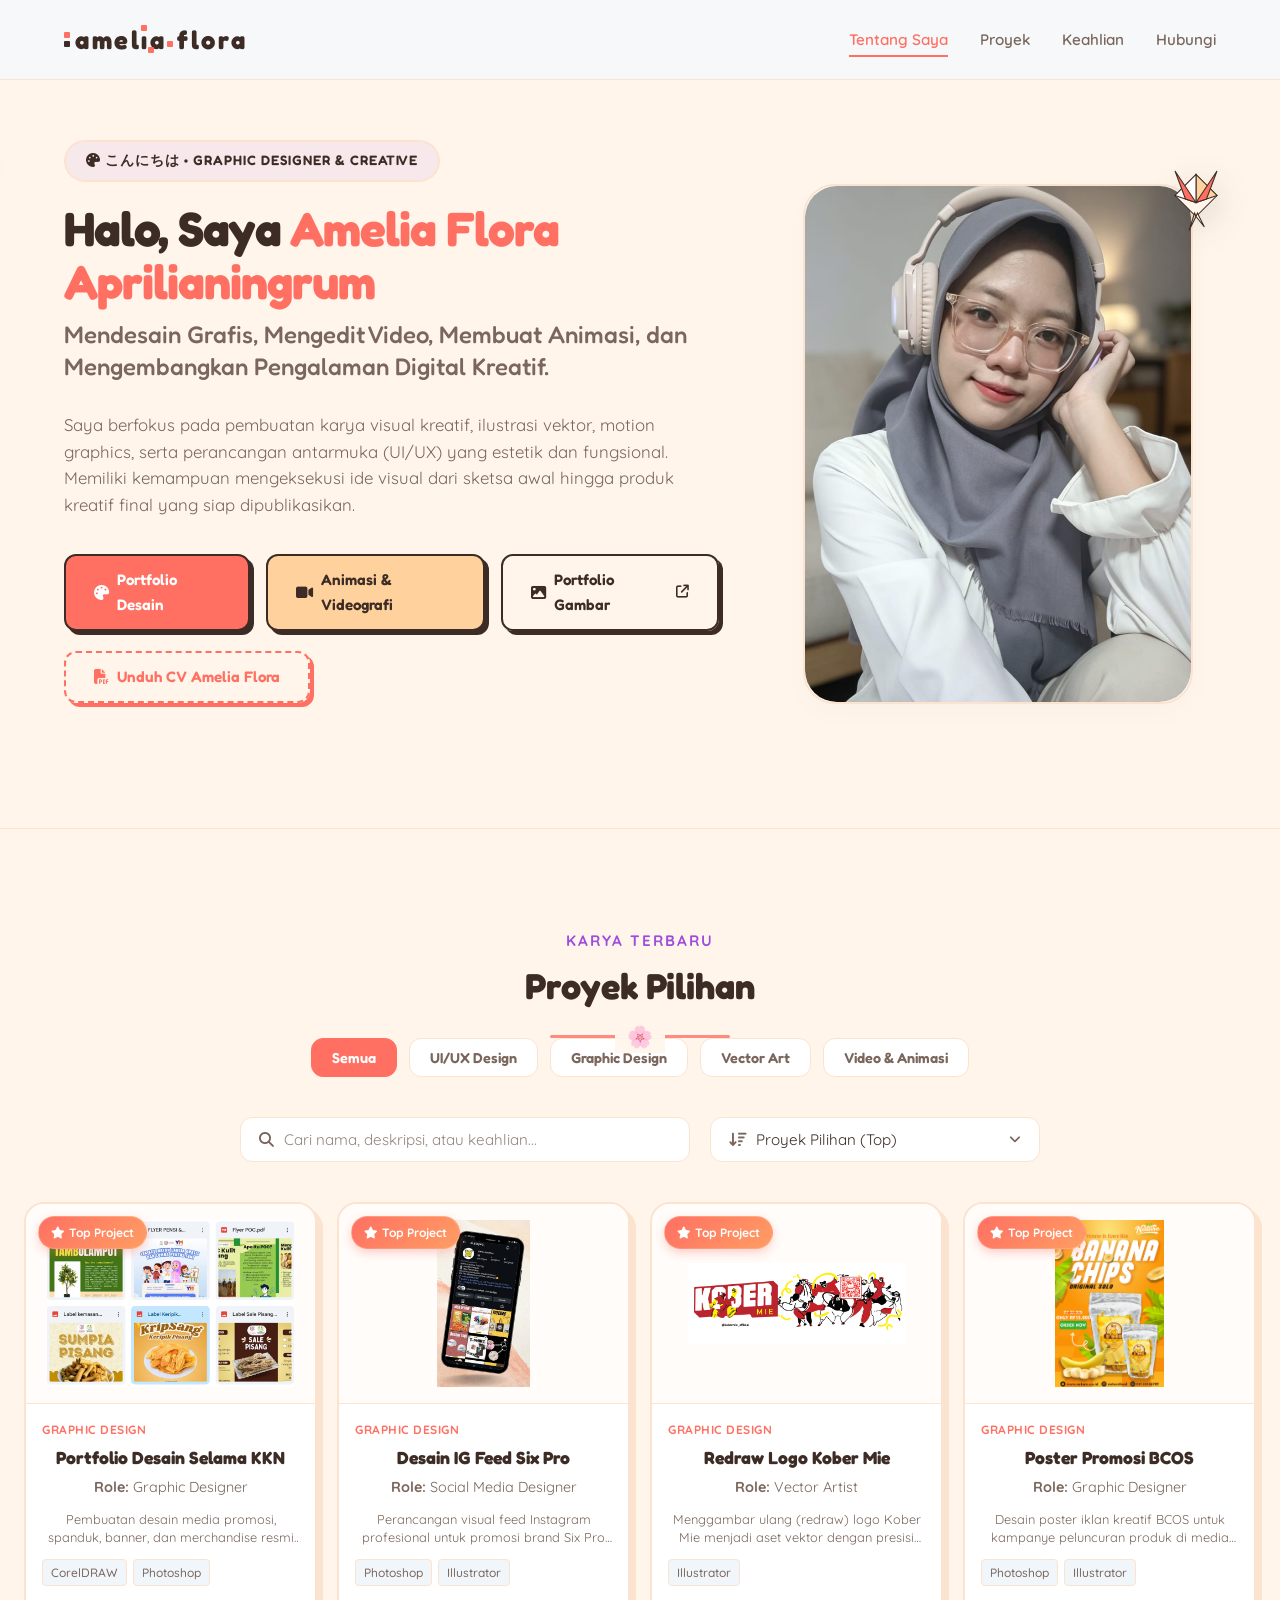
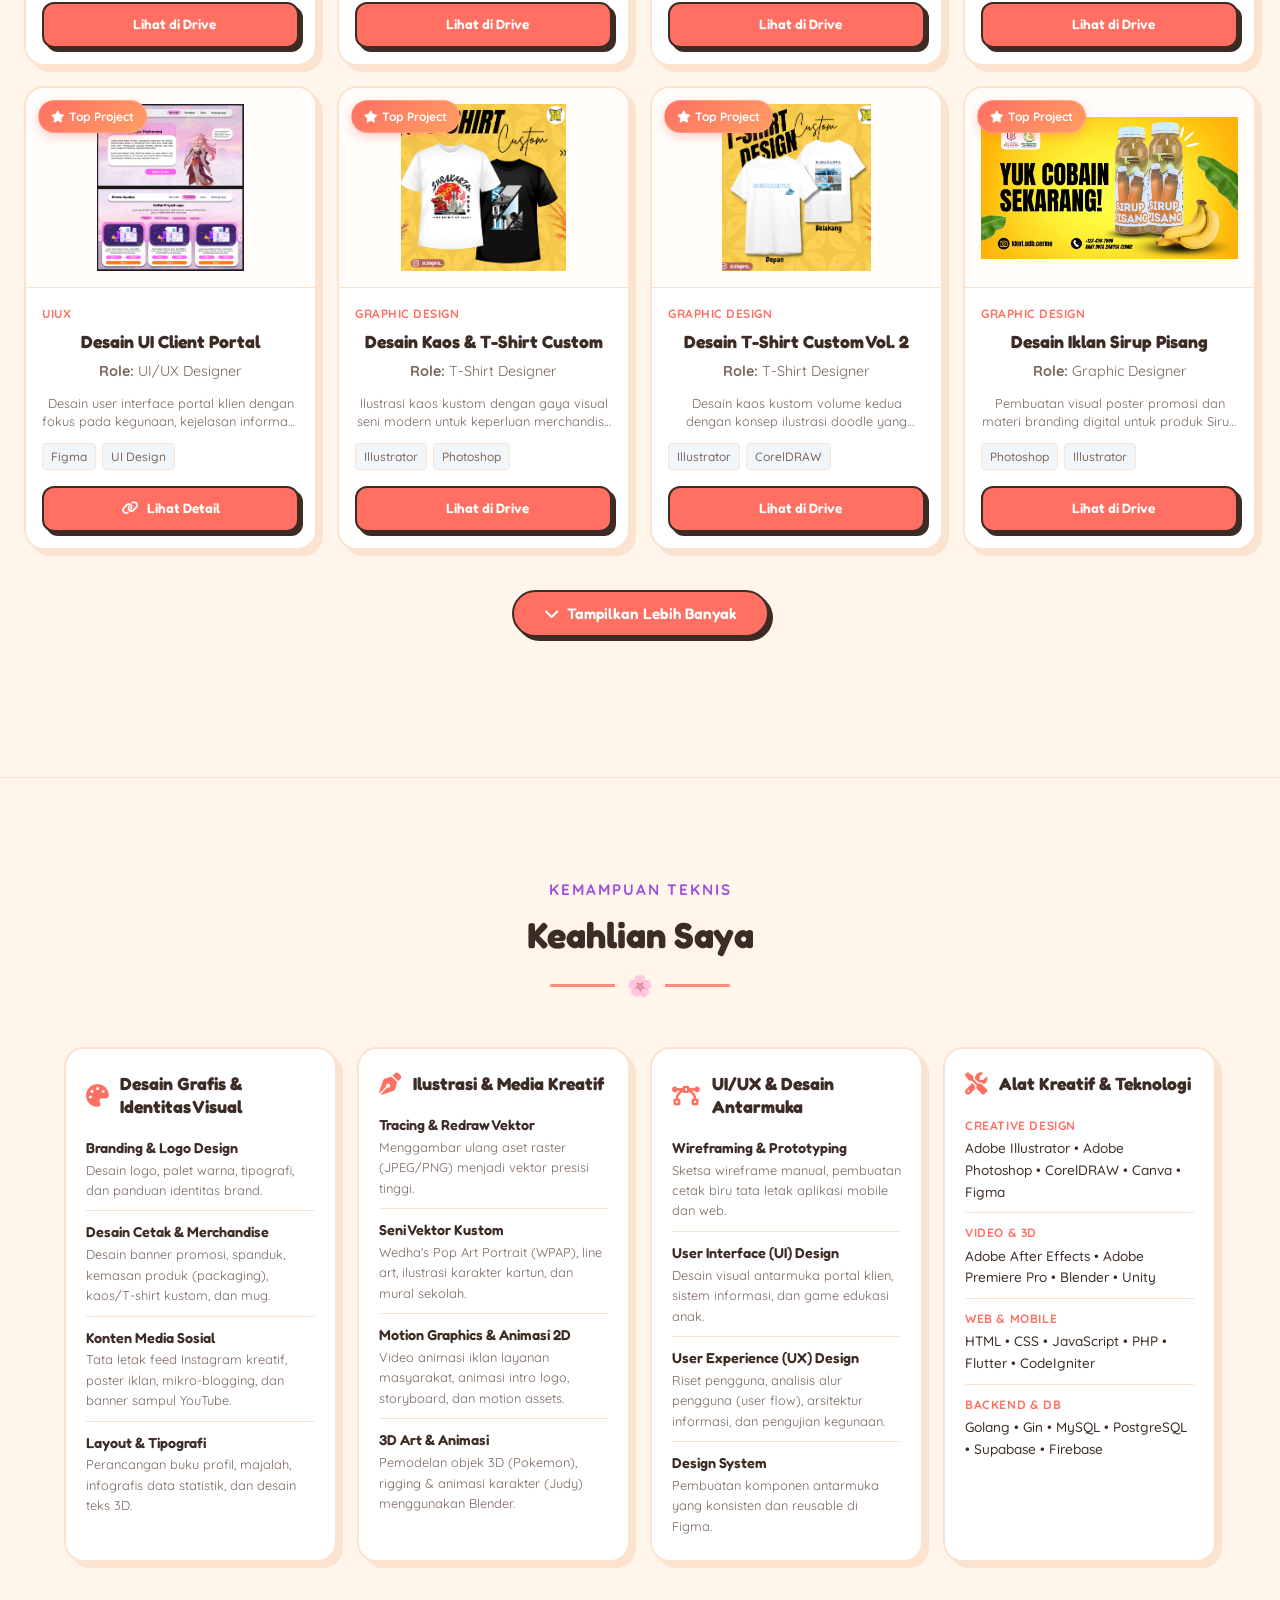
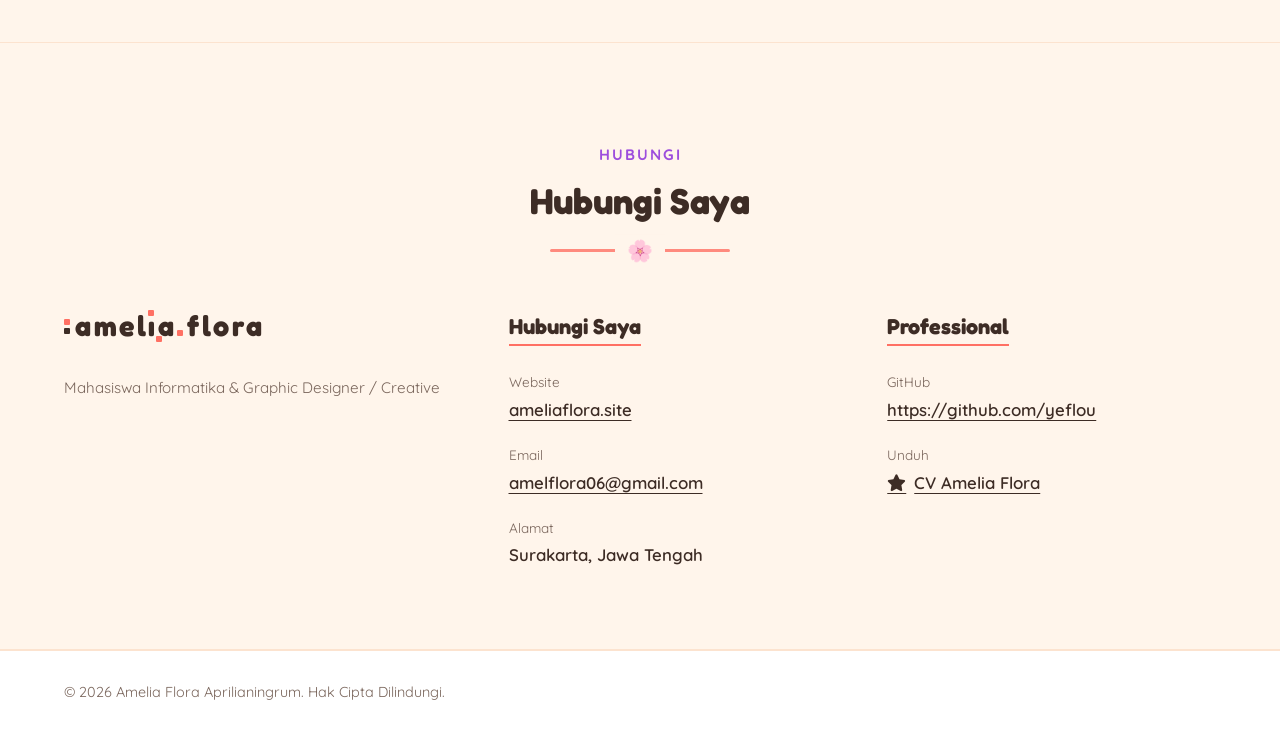
==== commit bcfb1fe3: "UPDATE NEW PORTO" ====
--- a/index.html
+++ b/index.html
@@ -13,7 +13,7 @@
 
     <link rel="stylesheet" href="https://cdnjs.cloudflare.com/ajax/libs/font-awesome/6.4.0/css/all.min.css">
 
-    <link rel="stylesheet" href="style.css?v=2">
+    <link rel="stylesheet" href="style.css?v=5">
 </head>
 
 <body>
@@ -87,11 +87,15 @@
                 </div>
 
                 <div class="hero-actions">
-                    <a href="#projects" class="btn btn-primary">Lihat Proyek <i class="fa-solid fa-palette"></i></a>
-
-                    <a href="assets/cv.pdf" class="btn btn-secondary" download="CV_Amelia_Flora.pdf">Unduh CV <i
-                            class="fa-solid fa-file-arrow-down"></i></a>
-                    <a href="#contact" class="btn btn-outline">Hubungi Saya <i class="fa-regular fa-envelope"></i></a>
+                    <a href="#projects" class="btn btn-primary filter-scroll-btn" data-target-filter="graphic"><i class="fa-solid fa-palette"></i> Portfolio Desain</a>
+                    <a href="#projects" class="btn btn-secondary filter-scroll-btn" data-target-filter="animation"><i class="fa-solid fa-video"></i> Animasi &amp; Videografi</a>
+                    <a href="https://yeflou.github.io/allporto.html" target="_blank" rel="noopener" class="btn btn-outline"><i class="fa-solid fa-image"></i> Portfolio Gambar <i class="fa-solid fa-arrow-up-right-from-square" style="font-size: 0.8rem; margin-left: 4px;"></i></a>
+                </div>
+
+                <div class="hero-cv-action">
+                    <a href="assets/cv.pdf" download="CV_Amelia_Flora.pdf" class="btn btn-cv">
+                        <i class="fa-solid fa-file-pdf"></i> Unduh CV Amelia Flora
+                    </a>
                 </div>
 
             </div>
@@ -124,7 +128,7 @@
                 </div>
 
                 <div class="profile-photo-wrapper" id="photoFrame" style="padding: 0;">
-                    <img src="assets/myfoto.jpeg" alt="Amelia Flora Aprilianingrum" class="profile-photo">
+                    <img src="assets/mypict.jpeg" alt="Amelia Flora Aprilianingrum" class="profile-photo">
                     <input type="file" id="photoInput" accept="image/*" style="display: none;">
                 </div>
             </div>
@@ -155,8 +159,6 @@
                         <i class="fa-solid fa-arrow-down-wide-short"></i>
                         <select id="projectSort" aria-label="Urutkan proyek">
                             <option value="featured">Proyek Pilihan (Top)</option>
-                            <option value="year-desc">Tahun: Terbaru &rarr; Terlama</option>
-                            <option value="year-asc">Tahun: Terlama &rarr; Terbaru</option>
                             <option value="alpha-asc">Nama: A &rarr; Z</option>
                             <option value="alpha-desc">Nama: Z &rarr; A</option>
                         </select>
@@ -164,8 +166,35 @@
                 </div>
 
                 <div class="projects-grid">
+                    <div class="project-card" data-category="graphic" data-year="2024" data-featured="true" data-order="1">
+                        <div class="project-img-container">
+                            <img src="assets/desainkkn.png" alt="Desain Atribut KKN" class="project-img">
+                        </div>
+                        <div class="project-content">
+                            <div class="project-meta">
+                                <span class="project-badge">Graphic Design</span>
+                                <span class="project-year"><i class="fa-regular fa-calendar"></i> 2024</span>
+                            </div>
+                            <h3 class="project-title">Portfolio Desain Selama KKN</h3>
+                            <div class="project-role-info"
+                                style="margin-bottom: 12px; font-size: 0.9rem; color: var(--text-muted);">
+                                <strong>Role:</strong> Graphic Designer
+                            </div>
+                            <p class="project-desc">Pembuatan desain media promosi, spanduk, banner, dan merchandise
+                                resmi kegiatan KKN.</p>
+                            <div class="project-tech">
+                                <span>CorelDRAW</span><span>Photoshop</span>
+                            </div>
+                            <div class="project-links">
+                                <a href="https://www.Drive.net" class="btn btn-primary btn-sm btn-block-link"
+                                    target="_blank" rel="noopener">
+                                    <i class="fa-brands fa-Drive"></i> Lihat di Drive
+                                </a>
+                            </div>
+                        </div>
+                    </div>
                     <!-- Proyek: Redraw Logo Kober Mie -->
-                    <div class="project-card" data-category="graphic" data-year="2026" data-featured="true">
+                    <div class="project-card" data-category="graphic" data-year="2026" data-featured="true" data-order="3">
                         <div class="project-img-container">
                             <span class="featured-badge"><i class="fa-solid fa-star"></i> Top Project</span>
                             <img src="assets/redrawlogokobermie.png" alt="Redraw Logo Kober Mie" class="project-img"
@@ -195,7 +224,7 @@
                         </div>
                     </div>
                     <!-- Proyek 1: Branding Amelia Flora -->
-                    <div class="project-card" data-category="graphic" data-year="2026">
+                    <div class="project-card" data-category="graphic" data-year="2026" data-featured="false">
                         <div class="project-img-container">
                             <img src="assets/logo.png" alt="Branding Amelia Flora" class="project-img"
                                 style="object-fit: contain; background: #fffcf9; padding: 20px;">
@@ -225,7 +254,7 @@
                     </div>
 
                     <!-- Proyek 2: Desain Aplikasi SumTime -->
-                    <div class="project-card" data-category="uiux" data-year="2025">
+                    <div class="project-card" data-category="uiux" data-year="2025" data-featured="false">
                         <div class="project-img-container">
                             <img src="assets/sumtime.jpg" alt="Desain Aplikasi SumTime" class="project-img">
                         </div>
@@ -254,7 +283,7 @@
                     </div>
 
                     <!-- Proyek 3: 3D Typography Design -->
-                    <div class="project-card" data-category="vector" data-year="2025">
+                    <div class="project-card" data-category="vector" data-year="2025" data-featured="false">
                         <div class="project-img-container">
                             <img src="assets/3dtypography.png" alt="3D Typography Design" class="project-img">
                         </div>
@@ -282,7 +311,7 @@
                     </div>
 
                     <!-- Proyek 4: Logo Nature Branding -->
-                    <div class="project-card" data-category="graphic" data-year="2025">
+                    <div class="project-card" data-category="graphic" data-year="2025" data-featured="false">
                         <div class="project-img-container">
                             <img src="assets/logonature.png" alt="Logo Nature Branding" class="project-img">
                         </div>
@@ -311,7 +340,7 @@
                     </div>
 
                     <!-- Proyek 5: Mural SMKN 6 Surakarta -->
-                    <div class="project-card" data-category="graphic" data-year="2024">
+                    <div class="project-card" data-category="graphic" data-year="2024" data-featured="false">
                         <div class="project-img-container">
                             <img src="assets/muralsmkn6.png" alt="Mural SMKN 6 Surakarta" class="project-img">
                         </div>
@@ -340,7 +369,7 @@
                     </div>
 
                     <!-- Proyek 6: Desain Kemasan Runchy -->
-                    <div class="project-card" data-category="graphic" data-year="2024" data-featured="true">
+                    <div class="project-card" data-category="graphic" data-year="2024" data-featured="true" data-order="10">
                         <div class="project-img-container">
                             <span class="featured-badge"><i class="fa-solid fa-star"></i> Top Project</span>
                             <img src="assets/desainkemasanrunchy.png" alt="Desain Kemasan Runchy" class="project-img">
@@ -370,7 +399,7 @@
                     </div>
 
                     <!-- Proyek 7: Poster Promosi Es Memel -->
-                    <div class="project-card" data-category="graphic" data-year="2024">
+                    <div class="project-card" data-category="graphic" data-year="2024" data-featured="true" data-order="11">
                         <div class="project-img-container">
                             <img src="assets/posteresmemel.png" alt="Poster Promosi Es Memel" class="project-img">
                         </div>
@@ -399,7 +428,7 @@
                     </div>
 
                     <!-- Proyek 8: Desain Kaos &amp; T-Shirt Custom -->
-                    <div class="project-card" data-category="graphic" data-year="2024">
+                    <div class="project-card" data-category="graphic" data-year="2024" data-featured="true" data-order="6">
                         <div class="project-img-container">
                             <img src="assets/desaintshirt.png" alt="Desain Kaos &amp; T-Shirt Custom"
                                 class="project-img">
@@ -429,7 +458,7 @@
                     </div>
 
                     <!-- Proyek 9: Vector Art WPAP Bung Karno -->
-                    <div class="project-card" data-category="vector" data-year="2024">
+                    <div class="project-card" data-category="vector" data-year="2024" data-featured="false">
                         <div class="project-img-container">
                             <img src="assets/wpap1.png" alt="Vector Art WPAP Bung Karno" class="project-img">
                         </div>
@@ -458,7 +487,7 @@
                     </div>
 
                     <!-- Proyek 10: Animasi Iklan Layanan -->
-                    <div class="project-card" data-category="animation" data-year="2024" data-featured="true">
+                    <div class="project-card" data-category="animation" data-year="2024" data-featured="false">
                         <div class="project-img-container">
                             <span class="featured-badge"><i class="fa-solid fa-star"></i> Top Project</span>
                             <img src="assets/animasiiklanlayananmasyarakat.png" alt="Animasi Iklan Layanan Masyarakat"
@@ -489,7 +518,7 @@
                     </div>
 
                     <!-- Proyek 11: Video Iklan Klethak Klethik -->
-                    <div class="project-card" data-category="animation" data-year="2024">
+                    <div class="project-card" data-category="animation" data-year="2024" data-featured="false">
                         <div class="project-img-container">
                             <img src="assets/videoiklanklethakklethik.png" alt="Video Iklan Klethak Klethik"
                                 class="project-img">
@@ -519,7 +548,7 @@
                     </div>
 
                     <!-- Proyek 12: Cinematic Pasar Gede -->
-                    <div class="project-card" data-category="animation" data-year="2024">
+                    <div class="project-card" data-category="animation" data-year="2024" data-featured="false">
                         <div class="project-img-container">
                             <img src="assets/cenematicpasargede.png" alt="Cinematic Pasar Gede Surakarta"
                                 class="project-img">
@@ -549,7 +578,7 @@
                     </div>
 
                     <!-- Proyek 13: Desain T-Shirt Custom Vol. 2 -->
-                    <div class="project-card" data-category="graphic" data-year="2024">
+                    <div class="project-card" data-category="graphic" data-year="2024" data-featured="true" data-order="7">
                         <div class="project-img-container">
                             <img src="assets/desaintshirt2.png" alt="Desain T-Shirt Custom Vol. 2" class="project-img">
                         </div>
@@ -578,7 +607,7 @@
                     </div>
 
                     <!-- Proyek 14: Desain Busana &amp; Kaos Baju -->
-                    <div class="project-card" data-category="graphic" data-year="2024">
+                    <div class="project-card" data-category="graphic" data-year="2024" data-featured="false">
                         <div class="project-img-container">
                             <img src="assets/desainbaju.png" alt="Desain Busana &amp; Kaos Baju" class="project-img">
                         </div>
@@ -607,7 +636,7 @@
                     </div>
 
                     <!-- Proyek 15: Desain Feed Instagram Baju 2 -->
-                    <div class="project-card" data-category="graphic" data-year="2024" data-featured="true">
+                    <div class="project-card" data-category="graphic" data-year="2024" data-featured="false">
                         <div class="project-img-container">
                             <span class="featured-badge"><i class="fa-solid fa-star"></i> Top Project</span>
                             <img src="assets/desainfeedbjau2.png" alt="Desain Feed Instagram Baju 2"
@@ -638,7 +667,7 @@
                     </div>
 
                     <!-- Proyek 16: Desain Feed Instagram Baju -->
-                    <div class="project-card" data-category="graphic" data-year="2024" data-featured="true">
+                    <div class="project-card" data-category="graphic" data-year="2024" data-featured="false">
                         <div class="project-img-container">
                             <span class="featured-badge"><i class="fa-solid fa-star"></i> Top Project</span>
                             <img src="assets/desainnfeedbaju.png" alt="Desain Feed Instagram Baju" class="project-img">
@@ -668,7 +697,7 @@
                     </div>
 
                     <!-- Proyek 17: Desain Mug Merchandise -->
-                    <div class="project-card" data-category="graphic" data-year="2024">
+                    <div class="project-card" data-category="graphic" data-year="2024" data-featured="true" data-order="14">
                         <div class="project-img-container">
                             <img src="assets/desainmug.png" alt="Desain Mug Merchandise" class="project-img">
                         </div>
@@ -697,7 +726,7 @@
                     </div>
 
                     <!-- Proyek 18: Comic Pouch &amp; Mask Design -->
-                    <div class="project-card" data-category="graphic" data-year="2024">
+                    <div class="project-card" data-category="graphic" data-year="2024" data-featured="false">
                         <div class="project-img-container">
                             <img src="assets/comiishlpouchdesainmask.png" alt="Comic Pouch &amp; Mask Design"
                                 class="project-img">
@@ -707,7 +736,7 @@
                                 <span class="project-badge">Graphic Design</span>
                                 <span class="project-year"><i class="fa-regular fa-calendar"></i> 2024</span>
                             </div>
-                            <h3 class="project-title">Comic Pouch &amp; Mask Design</h3>
+                            <h3 class="project-title">Desain kemasan masker kecantikan</h3>
                             <div class="project-role-info"
                                 style="margin-bottom: 12px; font-size: 0.9rem; color: var(--text-muted);">
                                 <strong>Role:</strong> Illustrator
@@ -727,7 +756,7 @@
                     </div>
 
                     <!-- Proyek 19: Poster Kampanye Lawan Corona -->
-                    <div class="project-card" data-category="graphic" data-year="2023">
+                    <div class="project-card" data-category="graphic" data-year="2023" data-featured="false">
                         <div class="project-img-container">
                             <img src="assets/posterlawancorona.png" alt="Poster Kampanye Lawan Corona"
                                 class="project-img">
@@ -757,7 +786,7 @@
                     </div>
 
                     <!-- Proyek 20: Poster Mewarnai OUFEST -->
-                    <div class="project-card" data-category="graphic" data-year="2024">
+                    <div class="project-card" data-category="graphic" data-year="2024" data-featured="false">
                         <div class="project-img-container">
                             <img src="assets/colouringOUFEST.png" alt="Poster Mewarnai Colouring OUFEST"
                                 class="project-img">
@@ -787,7 +816,7 @@
                     </div>
 
                     <!-- Proyek 21: Vector Art WPAP Vol. 2 -->
-                    <div class="project-card" data-category="vector" data-year="2024">
+                    <div class="project-card" data-category="vector" data-year="2024" data-featured="false">
                         <div class="project-img-container">
                             <img src="assets/wpap2.png" alt="Vector Art WPAP Vol. 2" class="project-img">
                         </div>
@@ -816,7 +845,7 @@
                     </div>
 
                     <!-- Proyek 22: Desain Infografis Vol. 1 -->
-                    <div class="project-card" data-category="vector" data-year="2024">
+                    <div class="project-card" data-category="vector" data-year="2024" data-featured="false">
                         <div class="project-img-container">
                             <img src="assets/infografis1.png" alt="Desain Infografis Edukatif Vol. 1"
                                 class="project-img">
@@ -846,7 +875,7 @@
                     </div>
 
                     <!-- Proyek 23: Desain Infografis Vol. 2 -->
-                    <div class="project-card" data-category="vector" data-year="2024">
+                    <div class="project-card" data-category="vector" data-year="2024" data-featured="false">
                         <div class="project-img-container">
                             <img src="assets/infografis2.png" alt="Desain Infografis Edukatif Vol. 2"
                                 class="project-img">
@@ -876,7 +905,7 @@
                     </div>
 
                     <!-- Proyek 24: Video Animasi Mermaid 2D -->
-                    <div class="project-card" data-category="animation" data-year="2024">
+                    <div class="project-card" data-category="animation" data-year="2024" data-featured="false">
                         <div class="project-img-container">
                             <img src="assets/animasi mermaid.png" alt="Video Animasi Mermaid 2D" class="project-img">
                         </div>
@@ -905,7 +934,7 @@
                     </div>
 
                     <!-- Proyek 25: Video Animasi Balon -->
-                    <div class="project-card" data-category="animation" data-year="2024">
+                    <div class="project-card" data-category="animation" data-year="2024" data-featured="false">
                         <div class="project-img-container">
                             <img src="assets/animasibalon.png" alt="Video Animasi Balon Melayang" class="project-img">
                         </div>
@@ -934,7 +963,7 @@
                     </div>
 
                     <!-- Proyek 26: Video Animasi Kucing Lucu -->
-                    <div class="project-card" data-category="animation" data-year="2024">
+                    <div class="project-card" data-category="animation" data-year="2024" data-featured="false">
                         <div class="project-img-container">
                             <img src="assets/animasikucing.png" alt="Video Animasi Kucing Lucu" class="project-img">
                         </div>
@@ -963,7 +992,7 @@
                     </div>
 
                     <!-- Proyek 27: Video Animasi Nipis Madu -->
-                    <div class="project-card" data-category="animation" data-year="2024" data-featured="true">
+                    <div class="project-card" data-category="animation" data-year="2024" data-featured="false">
                         <div class="project-img-container">
                             <span class="featured-badge"><i class="fa-solid fa-star"></i> Top Project</span>
                             <img src="assets/animasinipismadu.png" alt="Video Animasi Nipis Madu" class="project-img">
@@ -993,7 +1022,7 @@
                     </div>
 
                     <!-- Proyek 28: Video Animasi Wayang Kulit -->
-                    <div class="project-card" data-category="animation" data-year="2024">
+                    <div class="project-card" data-category="animation" data-year="2024" data-featured="false">
                         <div class="project-img-container">
                             <img src="assets/animasiwayang.png" alt="Video Animasi Wayang Kulit" class="project-img">
                         </div>
@@ -1022,7 +1051,7 @@
                     </div>
 
                     <!-- Proyek 29: Video Animasi Puppet Naga -->
-                    <div class="project-card" data-category="animation" data-year="2024">
+                    <div class="project-card" data-category="animation" data-year="2024" data-featured="false">
                         <div class="project-img-container">
                             <img src="assets/puppetnaga.png" alt="Video Animasi Puppet Naga" class="project-img">
                         </div>
@@ -1051,7 +1080,7 @@
                     </div>
 
                     <!-- Proyek 30: Mockup Branding BCOS -->
-                    <div class="project-card" data-category="graphic" data-year="2025" data-featured="true">
+                    <div class="project-card" data-category="graphic" data-year="2025" data-featured="false">
                         <div class="project-img-container">
                             <span class="featured-badge"><i class="fa-solid fa-star"></i> Top Project</span>
                             <img src="assets/mockupbcos.png" alt="Mockup Branding BCOS" class="project-img">
@@ -1081,7 +1110,7 @@
                     </div>
 
                     <!-- Proyek 31: Desain Kemasan BCOS -->
-                    <div class="project-card" data-category="graphic" data-year="2025" data-featured="true">
+                    <div class="project-card" data-category="graphic" data-year="2025" data-featured="true" data-order="13">
                         <div class="project-img-container">
                             <span class="featured-badge"><i class="fa-solid fa-star"></i> Top Project</span>
                             <img src="assets/packagingbcos.png" alt="Desain Kemasan BCOS" class="project-img">
@@ -1111,7 +1140,7 @@
                     </div>
 
                     <!-- Proyek 32: Poster Promosi BCOS -->
-                    <div class="project-card" data-category="graphic" data-year="2025" data-featured="true">
+                    <div class="project-card" data-category="graphic" data-year="2025" data-featured="true" data-order="4">
                         <div class="project-img-container">
                             <span class="featured-badge"><i class="fa-solid fa-star"></i> Top Project</span>
                             <img src="assets/posterbcos.png" alt="Poster Promosi BCOS" class="project-img">
@@ -1141,36 +1170,10 @@
                     </div>
 
                     <!-- Proyek 33: Desain Atribut KKN -->
-                    <div class="project-card" data-category="graphic" data-year="2024">
-                        <div class="project-img-container">
-                            <img src="assets/desainkkn.png" alt="Desain Atribut KKN" class="project-img">
-                        </div>
-                        <div class="project-content">
-                            <div class="project-meta">
-                                <span class="project-badge">Graphic Design</span>
-                                <span class="project-year"><i class="fa-regular fa-calendar"></i> 2024</span>
-                            </div>
-                            <h3 class="project-title">Desain Atribut KKN</h3>
-                            <div class="project-role-info"
-                                style="margin-bottom: 12px; font-size: 0.9rem; color: var(--text-muted);">
-                                <strong>Role:</strong> Graphic Designer
-                            </div>
-                            <p class="project-desc">Pembuatan desain media promosi, spanduk, banner, dan merchandise
-                                resmi kegiatan KKN.</p>
-                            <div class="project-tech">
-                                <span>CorelDRAW</span><span>Photoshop</span>
-                            </div>
-                            <div class="project-links">
-                                <a href="https://www.Drive.net" class="btn btn-primary btn-sm btn-block-link"
-                                    target="_blank" rel="noopener">
-                                    <i class="fa-brands fa-Drive"></i> Lihat di Drive
-                                </a>
-                            </div>
-                        </div>
-                    </div>
+
 
                     <!-- Proyek 34: Wireframe Web Posyandu -->
-                    <div class="project-card" data-category="uiux" data-year="2025">
+                    <div class="project-card" data-category="uiux" data-year="2025" data-featured="false">
                         <div class="project-img-container">
                             <img src="assets/wireframewebposyandu.png" alt="Wireframe Web Posyandu" class="project-img">
                         </div>
@@ -1199,7 +1202,7 @@
                     </div>
 
                     <!-- Proyek 35: Desain UI Client Portal -->
-                    <div class="project-card" data-category="uiux" data-year="2026" data-featured="true">
+                    <div class="project-card" data-category="uiux" data-year="2026" data-featured="true" data-order="5">
                         <div class="project-img-container">
                             <span class="featured-badge"><i class="fa-solid fa-star"></i> Top Project</span>
                             <img src="assets/uiclient.png" alt="Desain UI Client Portal" class="project-img">
@@ -1229,7 +1232,7 @@
                     </div>
 
                     <!-- Proyek 36: Desain Sistem Informasi -->
-                    <div class="project-card" data-category="uiux" data-year="2025">
+                    <div class="project-card" data-category="uiux" data-year="2025" data-featured="false">
                         <div class="project-img-container">
                             <img src="assets/desainsistem.png" alt="Desain Sistem Informasi" class="project-img">
                         </div>
@@ -1258,7 +1261,7 @@
                     </div>
 
                     <!-- Proyek 37: Wireframe Game Interface -->
-                    <div class="project-card" data-category="uiux" data-year="2024">
+                    <div class="project-card" data-category="uiux" data-year="2024" data-featured="false">
                         <div class="project-img-container">
                             <img src="assets/wireframegame.png" alt="Wireframe Game Interface" class="project-img">
                         </div>
@@ -1287,7 +1290,7 @@
                     </div>
 
                     <!-- Proyek 38: Storyboard Animasi Keripik Pisang -->
-                    <div class="project-card" data-category="animation" data-year="2024">
+                    <div class="project-card" data-category="animation" data-year="2024" data-featured="false">
                         <div class="project-img-container">
                             <img src="assets/storyboardanimasikeripikpisang.png" alt="Storyboard Animasi Keripik Pisang"
                                 class="project-img">
@@ -1317,7 +1320,7 @@
                     </div>
 
                     <!-- Proyek 39: Storyboard Iklan Layanan Masyarakat -->
-                    <div class="project-card" data-category="animation" data-year="2024">
+                    <div class="project-card" data-category="animation" data-year="2024" data-featured="false">
                         <div class="project-img-container">
                             <img src="assets/storyboardiklanlayananmasyarakat.png"
                                 alt="Storyboard Iklan Layanan Masyarakat" class="project-img">
@@ -1347,7 +1350,7 @@
                     </div>
 
                     <!-- Proyek 40: Storyboard Iklan Nipis Madu -->
-                    <div class="project-card" data-category="animation" data-year="2024">
+                    <div class="project-card" data-category="animation" data-year="2024" data-featured="false">
                         <div class="project-img-container">
                             <img src="assets/storyboardiklannipismadu.png" alt="Storyboard Iklan Nipis Madu"
                                 class="project-img">
@@ -1377,7 +1380,7 @@
                     </div>
 
                     <!-- Proyek 41: Storyboard Iklan Pisang -->
-                    <div class="project-card" data-category="animation" data-year="2024">
+                    <div class="project-card" data-category="animation" data-year="2024" data-featured="false">
                         <div class="project-img-container">
                             <img src="assets/storyboardiklanpisang.png" alt="Storyboard Iklan Pisang"
                                 class="project-img">
@@ -1407,7 +1410,7 @@
                     </div>
 
                     <!-- Proyek 42: Desain Iklan Sirup Pisang -->
-                    <div class="project-card" data-category="graphic" data-year="2024" data-featured="true">
+                    <div class="project-card" data-category="graphic" data-year="2024" data-featured="true" data-order="8">
                         <div class="project-img-container">
                             <span class="featured-badge"><i class="fa-solid fa-star"></i> Top Project</span>
                             <img src="assets/iklansiruppisang.png" alt="Desain Iklan Sirup Pisang" class="project-img">
@@ -1437,7 +1440,7 @@
                     </div>
 
                     <!-- Proyek 43: KKN Desa Cerme Profil Desa -->
-                    <div class="project-card" data-category="graphic" data-year="2024" data-featured="true">
+                    <div class="project-card" data-category="graphic" data-year="2024" data-featured="true" data-order="9">
                         <div class="project-img-container">
                             <span class="featured-badge"><i class="fa-solid fa-star"></i> Top Project</span>
                             <img src="assets/kkndesacermeprofildesa.png" alt="KKN Desa Cerme Profil Desa"
@@ -1468,7 +1471,7 @@
                     </div>
 
                     <!-- Proyek 44: Karakter Animasi 3D Judy -->
-                    <div class="project-card" data-category="animation" data-year="2026" data-featured="true">
+                    <div class="project-card" data-category="animation" data-year="2026" data-featured="false">
                         <div class="project-img-container">
                             <span class="featured-badge"><i class="fa-solid fa-star"></i> Top Project</span>
                             <img src="assets/3djudyanimation.png" alt="Karakter Animasi 3D Judy" class="project-img">
@@ -1498,7 +1501,7 @@
                     </div>
 
                     <!-- Proyek 45: Desain Model 3D Pokemon -->
-                    <div class="project-card" data-category="graphic" data-year="2026" data-featured="true">
+                    <div class="project-card" data-category="graphic" data-year="2026" data-featured="false">
                         <div class="project-img-container">
                             <span class="featured-badge"><i class="fa-solid fa-star"></i> Top Project</span>
                             <img src="assets/3dpokemon.png" alt="Desain Model 3D Pokemon" class="project-img">
@@ -1528,7 +1531,7 @@
                     </div>
 
                     <!-- Proyek 46: Augmented Reality 3D Bumi -->
-                    <div class="project-card" data-category="uiux" data-year="2025">
+                    <div class="project-card" data-category="uiux" data-year="2025" data-featured="false">
                         <div class="project-img-container">
                             <img src="assets/AR3dbumi.png" alt="Augmented Reality 3D Bumi" class="project-img">
                         </div>
@@ -1557,7 +1560,7 @@
                     </div>
 
                     <!-- Proyek 47: Desain Maskot Cosu -->
-                    <div class="project-card" data-category="graphic" data-year="2024">
+                    <div class="project-card" data-category="graphic" data-year="2024" data-featured="false">
                         <div class="project-img-container">
                             <img src="assets/cosulagidesainer.jpeg" alt="Desain Maskot Cosu" class="project-img">
                         </div>
@@ -1566,7 +1569,7 @@
                                 <span class="project-badge">Graphic Design</span>
                                 <span class="project-year"><i class="fa-regular fa-calendar"></i> 2024</span>
                             </div>
-                            <h3 class="project-title">Desain Maskot Cosu</h3>
+                            <h3 class="project-title">Desain Poster Event Cosplay</h3>
                             <div class="project-role-info"
                                 style="margin-bottom: 12px; font-size: 0.9rem; color: var(--text-muted);">
                                 <strong>Role:</strong> Illustrator
@@ -1586,7 +1589,7 @@
                     </div>
 
                     <!-- Proyek 48: Instagram Feed KKN Desa Cerme -->
-                    <div class="project-card" data-category="graphic" data-year="2024" data-featured="true">
+                    <div class="project-card" data-category="graphic" data-year="2024" data-featured="true" data-order="12">
                         <div class="project-img-container">
                             <span class="featured-badge"><i class="fa-solid fa-star"></i> Top Project</span>
                             <img src="assets/igfeedkkndesacerme.png" alt="Instagram Feed KKN Desa Cerme"
@@ -1597,7 +1600,7 @@
                                 <span class="project-badge">Graphic Design</span>
                                 <span class="project-year"><i class="fa-regular fa-calendar"></i> 2024</span>
                             </div>
-                            <h3 class="project-title">IG Feed KKN Desa Cerme</h3>
+                            <h3 class="project-title">Desain IG Feed KKN Desa Cerme</h3>
                             <div class="project-role-info"
                                 style="margin-bottom: 12px; font-size: 0.9rem; color: var(--text-muted);">
                                 <strong>Role:</strong> Media Designer
@@ -1617,7 +1620,7 @@
                     </div>
 
                     <!-- Proyek 49: Instagram Feed Six Pro -->
-                    <div class="project-card" data-category="graphic" data-year="2025" data-featured="true">
+                    <div class="project-card" data-category="graphic" data-year="2025" data-featured="true" data-order="2">
                         <div class="project-img-container">
                             <span class="featured-badge"><i class="fa-solid fa-star"></i> Top Project</span>
                             <img src="assets/igfeedsixpro.png" alt="Instagram Feed Six Pro" class="project-img">
@@ -1627,13 +1630,226 @@
                                 <span class="project-badge">Graphic Design</span>
                                 <span class="project-year"><i class="fa-regular fa-calendar"></i> 2025</span>
                             </div>
-                            <h3 class="project-title">IG Feed Six Pro</h3>
+                            <h3 class="project-title">Desain IG Feed Six Pro</h3>
                             <div class="project-role-info"
                                 style="margin-bottom: 12px; font-size: 0.9rem; color: var(--text-muted);">
                                 <strong>Role:</strong> Social Media Designer
                             </div>
                             <p class="project-desc">Perancangan visual feed Instagram profesional untuk promosi brand
                                 Six Pro secara teratur dan estetik.</p>
+                            <div class="project-tech">
+                                <span>Photoshop</span><span>Illustrator</span>
+                            </div>
+                            <div class="project-links">
+                                <a href="https://www.Drive.net" class="btn btn-primary btn-sm btn-block-link"
+                                    target="_blank" rel="noopener">
+                                    <i class="fa-brands fa-Drive"></i> Lihat di Drive
+                                </a>
+                            </div>
+                        </div>
+                    </div>
+
+                    <!-- Proyek 50: Desain Banner Ayam Bakar Mas Ardi -->
+                    <div class="project-card" data-category="graphic" data-year="2026" data-featured="false">
+                        <div class="project-img-container">
+                            <span class="featured-badge"><i class="fa-solid fa-star"></i> Top Project</span>
+                            <img src="assets/BannerayambakarMasArdi.png" alt="Desain Banner Ayam Bakar Mas Ardi"
+                                class="project-img">
+                        </div>
+                        <div class="project-content">
+                            <div class="project-meta">
+                                <span class="project-badge">Graphic Design</span>
+                                <span class="project-year"><i class="fa-regular fa-calendar"></i> 2026</span>
+                            </div>
+                            <h3 class="project-title">Desain Banner Ayam Bakar Mas Ardi</h3>
+                            <div class="project-role-info"
+                                style="margin-bottom: 12px; font-size: 0.9rem; color: var(--text-muted);">
+                                <strong>Role:</strong> Graphic Designer
+                            </div>
+                            <p class="project-desc">Desain spanduk dan banner promosi warung makan Ayam Bakar Mas Ardi
+                                dengan visual yang menarik dan menggugah selera.</p>
+                            <div class="project-tech">
+                                <span>Photoshop</span><span>Illustrator</span>
+                            </div>
+                            <div class="project-links">
+                                <a href="https://www.Drive.net" class="btn btn-primary btn-sm btn-block-link"
+                                    target="_blank" rel="noopener">
+                                    <i class="fa-brands fa-Drive"></i> Lihat di Drive
+                                </a>
+                            </div>
+                        </div>
+                    </div>
+
+                    <!-- Proyek 51: Desain Banner Es Teh Pak Ardi -->
+                    <div class="project-card" data-category="graphic" data-year="2026" data-featured="false">
+                        <div class="project-img-container">
+                            <span class="featured-badge"><i class="fa-solid fa-star"></i> Top Project</span>
+                            <img src="assets/YbannerEsTehPakArdi.png" alt="Desain Banner Es Teh Pak Ardi"
+                                class="project-img">
+                        </div>
+                        <div class="project-content">
+                            <div class="project-meta">
+                                <span class="project-badge">Graphic Design</span>
+                                <span class="project-year"><i class="fa-regular fa-calendar"></i> 2026</span>
+                            </div>
+                            <h3 class="project-title">Desain Banner Es Teh Pak Ardi</h3>
+                            <div class="project-role-info"
+                                style="margin-bottom: 12px; font-size: 0.9rem; color: var(--text-muted);">
+                                <strong>Role:</strong> Graphic Designer
+                            </div>
+                            <p class="project-desc">Desain banner luar ruangan (outdoor banner) promosi minuman segar Es
+                                Teh Pak Ardi yang modern dan segar.</p>
+                            <div class="project-tech">
+                                <span>CorelDRAW</span><span>Photoshop</span>
+                            </div>
+                            <div class="project-links">
+                                <a href="https://www.Drive.net" class="btn btn-primary btn-sm btn-block-link"
+                                    target="_blank" rel="noopener">
+                                    <i class="fa-brands fa-Drive"></i> Lihat di Drive
+                                </a>
+                            </div>
+                        </div>
+                    </div>
+
+                    <!-- Proyek 52: Animasi Logo Nature -->
+                    <div class="project-card" data-category="animation" data-year="2026" data-featured="false">
+                        <div class="project-img-container">
+                            <img src="assets/animasilogonature.png" alt="Animasi Logo Nature" class="project-img">
+                        </div>
+                        <div class="project-content">
+                            <div class="project-meta">
+                                <span class="project-badge">Animation</span>
+                                <span class="project-year"><i class="fa-regular fa-calendar"></i> 2026</span>
+                            </div>
+                            <h3 class="project-title">Animasi Logo Nature</h3>
+                            <div class="project-role-info"
+                                style="margin-bottom: 12px; font-size: 0.9rem; color: var(--text-muted);">
+                                <strong>Role:</strong> Motion Designer
+                            </div>
+                            <p class="project-desc">Animasi logo (logo reveal) bertema Nature Branding untuk kebutuhan
+                                intro video promosi digital.</p>
+                            <div class="project-tech">
+                                <span>After Effects</span><span>Illustrator</span>
+                            </div>
+                            <div class="project-links">
+                                <a href="https://www.Drive.net" class="btn btn-primary btn-sm btn-block-link"
+                                    target="_blank" rel="noopener">
+                                    <i class="fa-brands fa-Drive"></i> Lihat di Drive
+                                </a>
+                            </div>
+                        </div>
+                    </div>
+
+                    <!-- Proyek 53: Desain Banner Es Oyen -->
+                    <div class="project-card" data-category="graphic" data-year="2026" data-featured="false">
+                        <div class="project-img-container">
+                            <span class="featured-badge"><i class="fa-solid fa-star"></i> Top Project</span>
+                            <img src="assets/bannerEsOyen.png" alt="Desain Banner Es Oyen" class="project-img">
+                        </div>
+                        <div class="project-content">
+                            <div class="project-meta">
+                                <span class="project-badge">Graphic Design</span>
+                                <span class="project-year"><i class="fa-regular fa-calendar"></i> 2026</span>
+                            </div>
+                            <h3 class="project-title">Desain Banner Es Oyen</h3>
+                            <div class="project-role-info"
+                                style="margin-bottom: 12px; font-size: 0.9rem; color: var(--text-muted);">
+                                <strong>Role:</strong> Graphic Designer
+                            </div>
+                            <p class="project-desc">Desain spanduk menu warung makan / kuliner tradisional Es Oyen
+                                dengan perpaduan warna yang cerah dan komunikatif.</p>
+                            <div class="project-tech">
+                                <span>Photoshop</span><span>Illustrator</span>
+                            </div>
+                            <div class="project-links">
+                                <a href="https://www.Drive.net" class="btn btn-primary btn-sm btn-block-link"
+                                    target="_blank" rel="noopener">
+                                    <i class="fa-brands fa-Drive"></i> Lihat di Drive
+                                </a>
+                            </div>
+                        </div>
+                    </div>
+
+                    <!-- Proyek 54: Desain Banner Es Oyen Transito -->
+                    <div class="project-card" data-category="graphic" data-year="2026" data-featured="false">
+                        <div class="project-img-container">
+                            <span class="featured-badge"><i class="fa-solid fa-star"></i> Top Project</span>
+                            <img src="assets/bannerEsOyenTransito.png" alt="Desain Banner Es Oyen Transito"
+                                class="project-img">
+                        </div>
+                        <div class="project-content">
+                            <div class="project-meta">
+                                <span class="project-badge">Graphic Design</span>
+                                <span class="project-year"><i class="fa-regular fa-calendar"></i> 2026</span>
+                            </div>
+                            <h3 class="project-title">Desain Banner Es Oyen Transito</h3>
+                            <div class="project-role-info"
+                                style="margin-bottom: 12px; font-size: 0.9rem; color: var(--text-muted);">
+                                <strong>Role:</strong> Graphic Designer
+                            </div>
+                            <p class="project-desc">Desain banner media promosi gerai luar ruangan untuk Es Oyen cabang
+                                Transito dengan layout minimalis dan segar.</p>
+                            <div class="project-tech">
+                                <span>CorelDRAW</span><span>Photoshop</span>
+                            </div>
+                            <div class="project-links">
+                                <a href="https://www.Drive.net" class="btn btn-primary btn-sm btn-block-link"
+                                    target="_blank" rel="noopener">
+                                    <i class="fa-brands fa-Drive"></i> Lihat di Drive
+                                </a>
+                            </div>
+                        </div>
+                    </div>
+
+                    <!-- Proyek 55: Desain Logo Aplikasi SumTime -->
+                    <div class="project-card" data-category="graphic" data-year="2026" data-featured="false">
+                        <div class="project-img-container">
+                            <span class="featured-badge"><i class="fa-solid fa-star"></i> Top Project</span>
+                            <img src="assets/logoaplikasiSumTime.png" alt="Desain Logo Aplikasi SumTime"
+                                class="project-img">
+                        </div>
+                        <div class="project-content">
+                            <div class="project-meta">
+                                <span class="project-badge">Graphic Design</span>
+                                <span class="project-year"><i class="fa-regular fa-calendar"></i> 2026</span>
+                            </div>
+                            <h3 class="project-title">Desain Logo Aplikasi SumTime</h3>
+                            <div class="project-role-info"
+                                style="margin-bottom: 12px; font-size: 0.9rem; color: var(--text-muted);">
+                                <strong>Role:</strong> Logo Designer
+                            </div>
+                            <p class="project-desc">Desain identitas visual logo aplikasi mobile pemesanan dimsum
+                                SumTime dengan gaya kartun yang menggemaskan.</p>
+                            <div class="project-tech">
+                                <span>Illustrator</span><span>Canva</span>
+                            </div>
+                            <div class="project-links">
+                                <a href="https://www.Drive.net" class="btn btn-primary btn-sm btn-block-link"
+                                    target="_blank" rel="noopener">
+                                    <i class="fa-brands fa-Drive"></i> Lihat di Drive
+                                </a>
+                            </div>
+                        </div>
+                    </div>
+
+                    <!-- Proyek 56: Desain Sampul YouTube -->
+                    <div class="project-card" data-category="graphic" data-year="2026" data-featured="false">
+                        <div class="project-img-container">
+                            <span class="featured-badge"><i class="fa-solid fa-star"></i> Top Project</span>
+                            <img src="assets/sampulyoutube.png" alt="Desain Sampul YouTube" class="project-img">
+                        </div>
+                        <div class="project-content">
+                            <div class="project-meta">
+                                <span class="project-badge">Graphic Design</span>
+                                <span class="project-year"><i class="fa-regular fa-calendar"></i> 2026</span>
+                            </div>
+                            <h3 class="project-title">Desain Sampul YouTube</h3>
+                            <div class="project-role-info"
+                                style="margin-bottom: 12px; font-size: 0.9rem; color: var(--text-muted);">
+                                <strong>Role:</strong> Graphic Designer
+                            </div>
+                            <p class="project-desc">Desain banner sampul (cover art) channel YouTube kreatif bertema
+                                kuliner dengan tata letak profesional.</p>
                             <div class="project-tech">
                                 <span>Photoshop</span><span>Illustrator</span>
                             </div>
@@ -1667,122 +1883,120 @@
 
             <div class="skills-grid">
 
-                <!-- Card 1: Pengembangan Perangkat Lunak -->
+                <!-- Card 1: Desain Grafis & Identitas Visual -->
                 <div class="skills-card">
                     <div class="skills-card-header">
-                        <i class="fa-solid fa-laptop-code"></i>
-                        <h3>Pengembangan Perangkat Lunak</h3>
+                        <i class="fa-solid fa-palette"></i>
+                        <h3>Desain Grafis &amp; Identitas Visual</h3>
                     </div>
                     <div class="skills-list-new">
                         <div class="skill-group">
-                            <h4 class="skill-group-title">Pengembangan Aplikasi Web</h4>
-                            <p class="skill-group-desc">HTML, CSS, JavaScript, PHP, CodeIgniter</p>
+                            <h4 class="skill-group-title">Branding &amp; Logo Design</h4>
+                            <p class="skill-group-desc">Desain logo, palet warna, tipografi, dan panduan identitas
+                                brand.</p>
                         </div>
                         <div class="skill-group">
-                            <h4 class="skill-group-title">Pengembangan Aplikasi Mobile</h4>
-                            <p class="skill-group-desc">Flutter, Supabase, Firebase</p>
+                            <h4 class="skill-group-title">Desain Cetak &amp; Merchandise</h4>
+                            <p class="skill-group-desc">Desain banner promosi, spanduk, kemasan produk (packaging),
+                                kaos/T-shirt kustom, dan mug.</p>
                         </div>
                         <div class="skill-group">
-                            <h4 class="skill-group-title">Pengembangan REST API</h4>
-                            <p class="skill-group-desc">Golang, Gin, Postman</p>
+                            <h4 class="skill-group-title">Konten Media Sosial</h4>
+                            <p class="skill-group-desc">Tata letak feed Instagram kreatif, poster iklan, mikro-blogging,
+                                dan banner sampul YouTube.</p>
                         </div>
                         <div class="skill-group">
-                            <h4 class="skill-group-title">Integrasi API</h4>
-                            <p class="skill-group-desc">Google Sheets API, REST API</p>
-                        </div>
-                        <div class="skill-group">
-                            <h4 class="skill-group-title">Pengujian Sistem</h4>
-                            <p class="skill-group-desc">Black Box Testing</p>
+                            <h4 class="skill-group-title">Layout &amp; Tipografi</h4>
+                            <p class="skill-group-desc">Perancangan buku profil, majalah, infografis data statistik, dan
+                                desain teks 3D.</p>
                         </div>
                     </div>
                 </div>
 
-                <!-- Card 2: Analisis & Perancangan Sistem -->
+                <!-- Card 2: Ilustrasi, Vektor &amp; Animasi -->
                 <div class="skills-card">
                     <div class="skills-card-header">
-                        <i class="fa-solid fa-diagram-project"></i>
-                        <h3>Analisis & Perancangan Sistem</h3>
+                        <i class="fa-solid fa-pen-nib"></i>
+                        <h3>Ilustrasi &amp; Media Kreatif</h3>
                     </div>
                     <div class="skills-list-new">
                         <div class="skill-group">
-                            <h4 class="skill-group-title">Analisis Kebutuhan Sistem</h4>
+                            <h4 class="skill-group-title">Tracing &amp; Redraw Vektor</h4>
+                            <p class="skill-group-desc">Menggambar ulang aset raster (JPEG/PNG) menjadi vektor presisi
+                                tinggi.</p>
                         </div>
                         <div class="skill-group">
-                            <h4 class="skill-group-title">Perancangan Basis Data</h4>
-                            <p class="skill-group-desc">MySQL, PostgreSQL</p>
+                            <h4 class="skill-group-title">Seni Vektor Kustom</h4>
+                            <p class="skill-group-desc">Wedha's Pop Art Portrait (WPAP), line art, ilustrasi karakter
+                                kartun, dan mural sekolah.</p>
                         </div>
                         <div class="skill-group">
-                            <h4 class="skill-group-title">Pemodelan Sistem</h4>
-                            <p class="skill-group-desc">UML</p>
+                            <h4 class="skill-group-title">Motion Graphics &amp; Animasi 2D</h4>
+                            <p class="skill-group-desc">Video animasi iklan layanan masyarakat, animasi intro logo,
+                                storyboard, dan motion assets.</p>
                         </div>
                         <div class="skill-group">
-                            <h4 class="skill-group-title">Perancangan Alur Pengguna</h4>
-                            <p class="skill-group-desc">User Flow</p>
-                        </div>
-                        <div class="skill-group">
-                            <h4 class="skill-group-title">Metodologi Pengembangan</h4>
-                            <p class="skill-group-desc">Agile Development, SDLC Waterfall</p>
+                            <h4 class="skill-group-title">3D Art &amp; Animasi</h4>
+                            <p class="skill-group-desc">Pemodelan objek 3D (Pokemon), rigging &amp; animasi karakter
+                                (Judy) menggunakan Blender.</p>
                         </div>
                     </div>
                 </div>
 
-                <!-- Card 3: UI/UX Design -->
+                <!-- Card 3: UI/UX &amp; Desain Antarmuka -->
                 <div class="skills-card">
                     <div class="skills-card-header">
                         <i class="fa-solid fa-bezier-curve"></i>
-                        <h3>UI/UX Design</h3>
+                        <h3>UI/UX &amp; Desain Antarmuka</h3>
                     </div>
                     <div class="skills-list-new">
                         <div class="skill-group">
-                            <h4 class="skill-group-title">Wireframing</h4>
-                        </div>
-
+                            <h4 class="skill-group-title">Wireframing &amp; Prototyping</h4>
+                            <p class="skill-group-desc">Sketsa wireframe manual, pembuatan cetak biru tata letak
+                                aplikasi mobile dan web.</p>
+                        </div>
                         <div class="skill-group">
-                            <h4 class="skill-group-title">Desain Antarmuka Pengguna (UI)</h4>
+                            <h4 class="skill-group-title">User Interface (UI) Design</h4>
+                            <p class="skill-group-desc">Desain visual antarmuka portal klien, sistem informasi, dan game
+                                edukasi anak.</p>
                         </div>
                         <div class="skill-group">
-                            <h4 class="skill-group-title">Desain Pengalaman Pengguna (UX)</h4>
+                            <h4 class="skill-group-title">User Experience (UX) Design</h4>
+                            <p class="skill-group-desc">Riset pengguna, analisis alur pengguna (user flow), arsitektur
+                                informasi, dan pengujian kegunaan.</p>
                         </div>
                         <div class="skill-group">
                             <h4 class="skill-group-title">Design System</h4>
-                        </div>
-                        <div class="skill-group">
-                            <h4 class="skill-group-title">Tools</h4>
-                            <p class="skill-group-desc">Figma, Drawio</p>
+                            <p class="skill-group-desc">Pembuatan komponen antarmuka yang konsisten dan reusable di
+                                Figma.</p>
                         </div>
                     </div>
                 </div>
 
-                <!-- Card 4: Teknologi & Tools -->
+                <!-- Card 4: Alat Kreatif &amp; Pengembangan Teknologi -->
                 <div class="skills-card">
                     <div class="skills-card-header">
                         <i class="fa-solid fa-screwdriver-wrench"></i>
-                        <h3>Teknologi & Tools</h3>
+                        <h3>Alat Kreatif &amp; Teknologi</h3>
                     </div>
                     <div class="skills-list-new tech-grid-skills">
                         <div class="tech-item-skill">
-                            <span class="tech-label-skill">Frontend</span>
-                            <span class="tech-tags-skill">HTML • CSS • JavaScript</span>
+                            <span class="tech-label-skill">Creative Design</span>
+                            <span class="tech-tags-skill">Adobe Illustrator • Adobe Photoshop • CorelDRAW • Canva •
+                                Figma</span>
                         </div>
                         <div class="tech-item-skill">
-                            <span class="tech-label-skill">Backend</span>
-                            <span class="tech-tags-skill">PHP • Golang • CodeIgniter • Gin</span>
+                            <span class="tech-label-skill">Video &amp; 3D</span>
+                            <span class="tech-tags-skill">Adobe After Effects • Adobe Premiere Pro • Blender •
+                                Unity</span>
                         </div>
                         <div class="tech-item-skill">
-                            <span class="tech-label-skill">Mobile</span>
-                            <span class="tech-tags-skill">Flutter</span>
+                            <span class="tech-label-skill">Web &amp; Mobile</span>
+                            <span class="tech-tags-skill">HTML • CSS • JavaScript • PHP • Flutter • CodeIgniter</span>
                         </div>
                         <div class="tech-item-skill">
-                            <span class="tech-label-skill">Database</span>
-                            <span class="tech-tags-skill">MySQL • PostgreSQL • Supabase • Firebase</span>
-                        </div>
-                        <div class="tech-item-skill">
-                            <span class="tech-label-skill">Design</span>
-                            <span class="tech-tags-skill">Figma</span>
-                        </div>
-                        <div class="tech-item-skill">
-                            <span class="tech-label-skill">API & Testing</span>
-                            <span class="tech-tags-skill">Google Sheets API • REST API • Postman</span>
+                            <span class="tech-label-skill">Backend &amp; DB</span>
+                            <span class="tech-tags-skill">Golang • Gin • MySQL • PostgreSQL • Supabase • Firebase</span>
                         </div>
                     </div>
                 </div>
@@ -1884,7 +2098,7 @@
 
 
 
-    <script src="script.js?v=3"></script>
+    <script src="script.js?v=5"></script>
 </body>
 
 </html>
--- a/style.css
+++ b/style.css
@@ -781,6 +781,7 @@
 }
 
 .project-year {
+    display: none !important;
     font-family: var(--font-main);
     font-size: 0.7rem;
     font-weight: 700;
@@ -2944,6 +2945,7 @@
     .sunset-sun-bg {
         width: 320px;
         height: 320px;
+    }
 }
 
 @media (max-width: 480px) {
@@ -2952,3 +2954,25 @@
         gap: 15px;
     }
 }
+
+/* Hero CV Action styles */
+.hero-cv-action {
+    margin-top: -25px;
+    margin-bottom: 45px;
+    display: flex;
+}
+
+.btn-cv {
+    border-style: dashed !important;
+    border-color: var(--primary) !important;
+    color: var(--primary) !important;
+    background-color: transparent;
+    box-shadow: 4px 4px 0px var(--primary) !important;
+}
+
+.btn-cv:hover {
+    border-color: var(--primary-hover) !important;
+    color: var(--primary-hover) !important;
+    box-shadow: 2px 2px 0px var(--primary-hover) !important;
+    background-color: rgba(255, 112, 99, 0.05);
+}
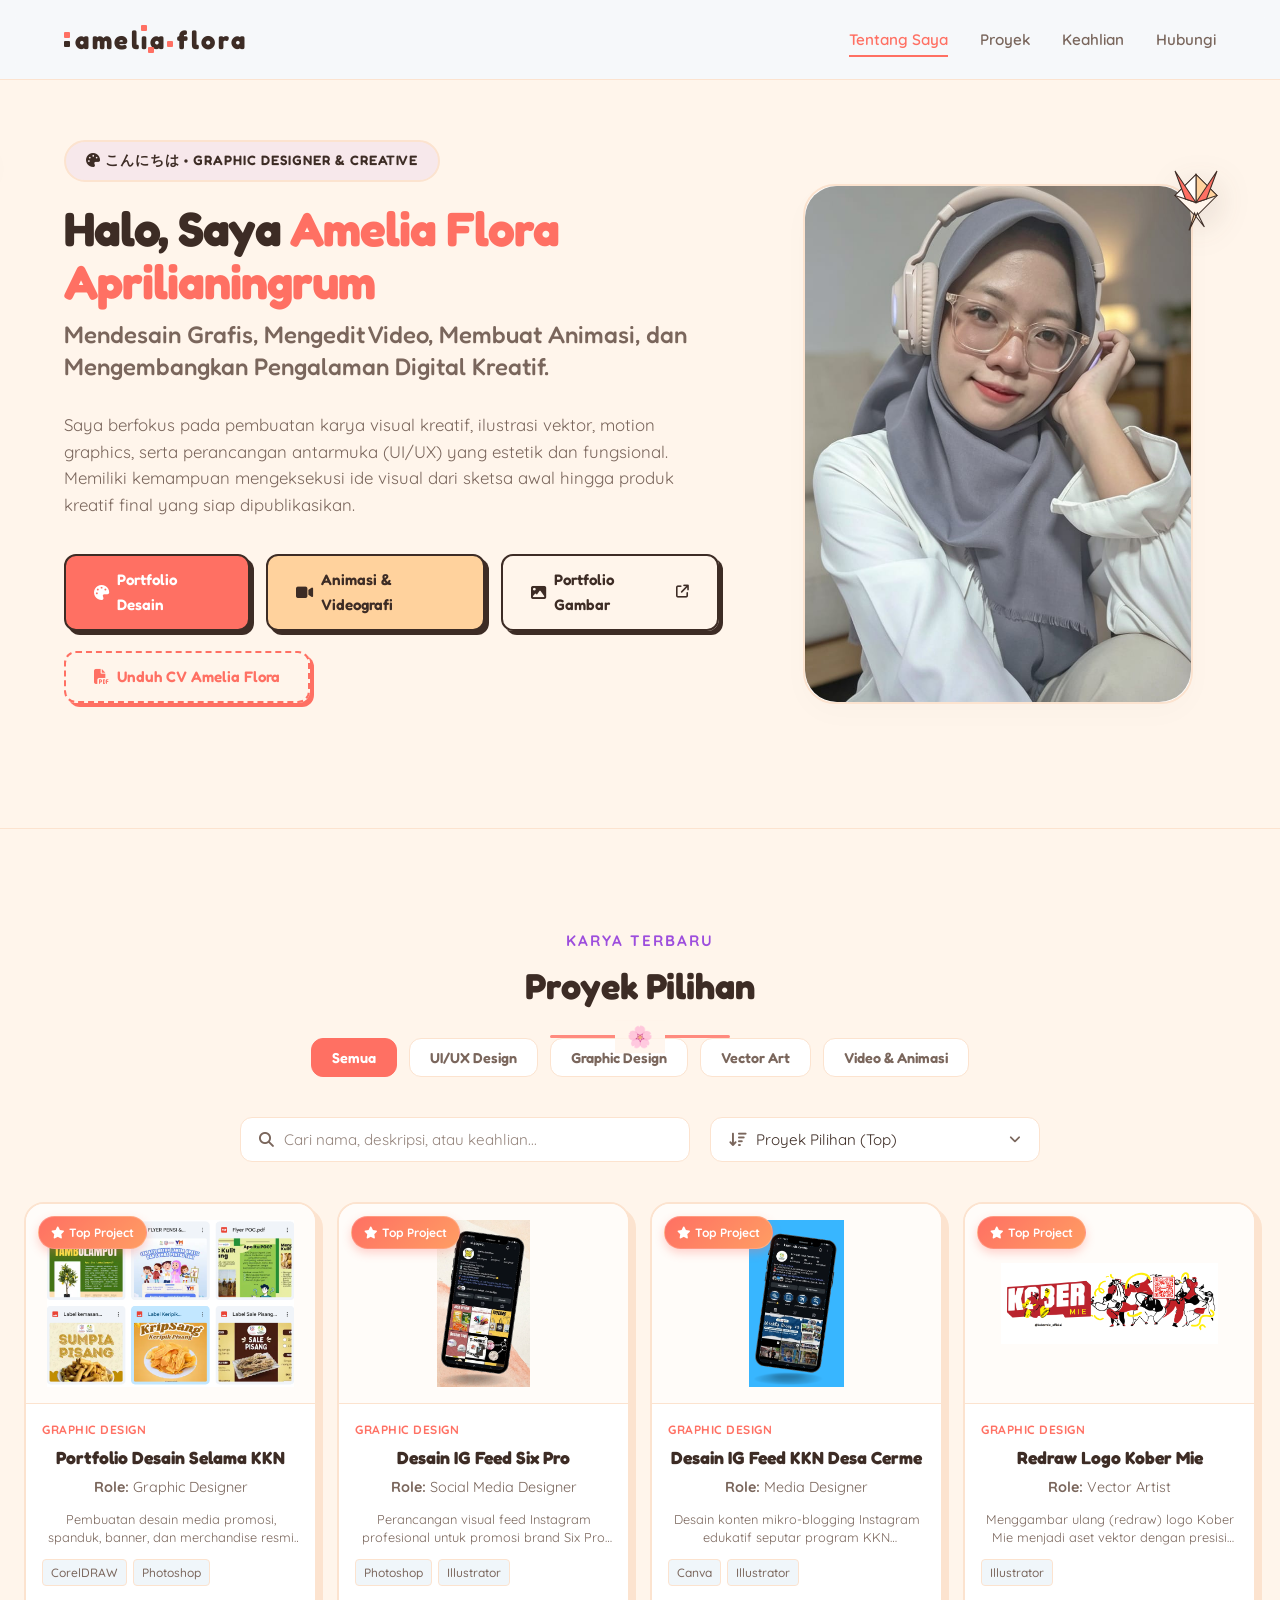
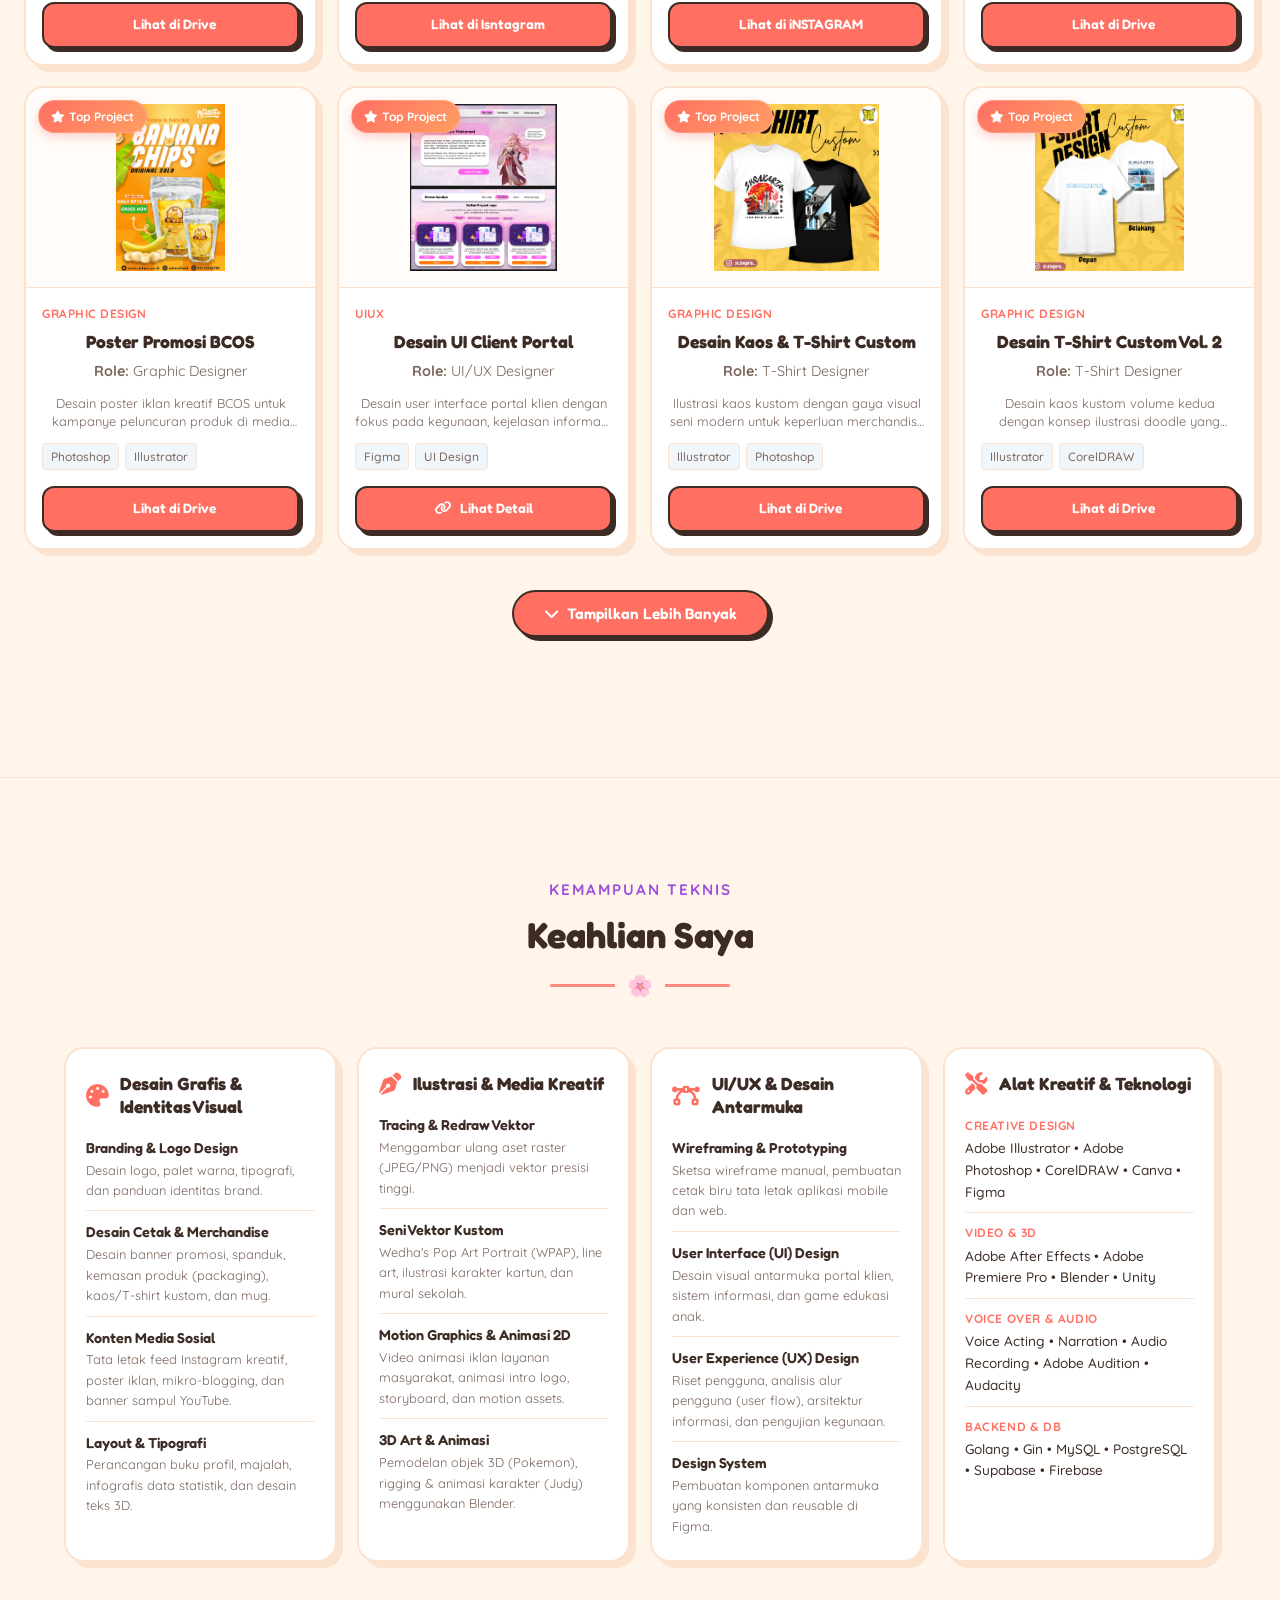
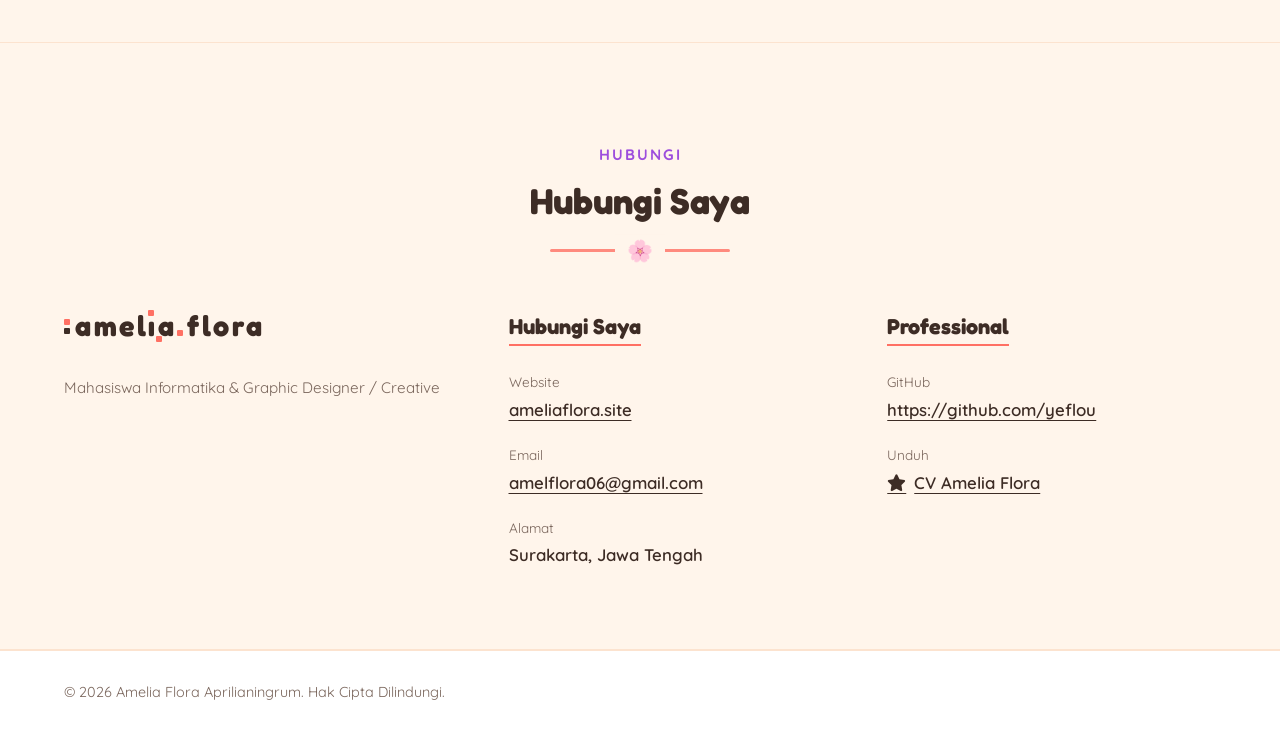
==== commit 4a330fec: "UPDATE NEW PORTO" ====
--- a/index.html
+++ b/index.html
@@ -87,9 +87,14 @@
                 </div>
 
                 <div class="hero-actions">
-                    <a href="#projects" class="btn btn-primary filter-scroll-btn" data-target-filter="graphic"><i class="fa-solid fa-palette"></i> Portfolio Desain</a>
-                    <a href="#projects" class="btn btn-secondary filter-scroll-btn" data-target-filter="animation"><i class="fa-solid fa-video"></i> Animasi &amp; Videografi</a>
-                    <a href="https://yeflou.github.io/allporto.html" target="_blank" rel="noopener" class="btn btn-outline"><i class="fa-solid fa-image"></i> Portfolio Gambar <i class="fa-solid fa-arrow-up-right-from-square" style="font-size: 0.8rem; margin-left: 4px;"></i></a>
+                    <a href="#projects" class="btn btn-primary filter-scroll-btn" data-target-filter="graphic"><i
+                            class="fa-solid fa-palette"></i> Portfolio Desain</a>
+                    <a href="#projects" class="btn btn-secondary filter-scroll-btn" data-target-filter="animation"><i
+                            class="fa-solid fa-video"></i> Animasi &amp; Videografi</a>
+                    <a href="https://yeflou.github.io/allporto.html" target="_blank" rel="noopener"
+                        class="btn btn-outline"><i class="fa-solid fa-image"></i> Portfolio Gambar <i
+                            class="fa-solid fa-arrow-up-right-from-square"
+                            style="font-size: 0.8rem; margin-left: 4px;"></i></a>
                 </div>
 
                 <div class="hero-cv-action">
@@ -166,7 +171,8 @@
                 </div>
 
                 <div class="projects-grid">
-                    <div class="project-card" data-category="graphic" data-year="2024" data-featured="true" data-order="1">
+                    <div class="project-card" data-category="graphic" data-year="2024" data-featured="true"
+                        data-order="1">
                         <div class="project-img-container">
                             <img src="assets/desainkkn.png" alt="Desain Atribut KKN" class="project-img">
                         </div>
@@ -186,15 +192,16 @@
                                 <span>CorelDRAW</span><span>Photoshop</span>
                             </div>
                             <div class="project-links">
-                                <a href="https://www.Drive.net" class="btn btn-primary btn-sm btn-block-link"
-                                    target="_blank" rel="noopener">
+                                <a href="https://drive.google.com/drive/u/0/folders/1RBhmhu12I0WEW6JnwQndfE5LF_aNPVAr"
+                                    class="btn btn-primary btn-sm btn-block-link" target="_blank" rel="noopener">
                                     <i class="fa-brands fa-Drive"></i> Lihat di Drive
                                 </a>
                             </div>
                         </div>
                     </div>
                     <!-- Proyek: Redraw Logo Kober Mie -->
-                    <div class="project-card" data-category="graphic" data-year="2026" data-featured="true" data-order="3">
+                    <div class="project-card" data-category="graphic" data-year="2026" data-featured="true"
+                        data-order="4">
                         <div class="project-img-container">
                             <span class="featured-badge"><i class="fa-solid fa-star"></i> Top Project</span>
                             <img src="assets/redrawlogokobermie.png" alt="Redraw Logo Kober Mie" class="project-img"
@@ -216,8 +223,8 @@
                                 <span>Illustrator</span>
                             </div>
                             <div class="project-links">
-                                <a href="https://drive.google.com" class="btn btn-primary btn-sm btn-block-link"
-                                    target="_blank" rel="noopener">
+                                <a href="https://drive.google.com/file/d/1Pym50DcKbXOv9iTHVe5xYLA7Iz0MUG5w/view?usp=drive_link"
+                                    class="btn btn-primary btn-sm btn-block-link" target="_blank" rel="noopener">
                                     <i class="fa-brands fa-Drive"></i> Lihat di Drive
                                 </a>
                             </div>
@@ -302,7 +309,7 @@
                                 <span>Adobe Illustrator</span>
                             </div>
                             <div class="project-links">
-                                <a href="https://drive.google.com/file/d/1V2nMCQu51WlD8DUS-PfKj9qU5LyI545K/view?usp=sharing"
+                                <a href="https://drive.google.com/file/d/1V2nMCQu51WlD8DUS-PfKj9qU5LyI545K/view?usp=drive_link"
                                     class="btn btn-primary btn-sm btn-block-link" target="_blank" rel="noopener">
                                     <i class="fa-brands fa-Drive"></i> Lihat di Drive
                                 </a>
@@ -369,7 +376,8 @@
                     </div>
 
                     <!-- Proyek 6: Desain Kemasan Runchy -->
-                    <div class="project-card" data-category="graphic" data-year="2024" data-featured="true" data-order="10">
+                    <div class="project-card" data-category="graphic" data-year="2024" data-featured="true"
+                        data-order="11">
                         <div class="project-img-container">
                             <span class="featured-badge"><i class="fa-solid fa-star"></i> Top Project</span>
                             <img src="assets/desainkemasanrunchy.png" alt="Desain Kemasan Runchy" class="project-img">
@@ -399,7 +407,8 @@
                     </div>
 
                     <!-- Proyek 7: Poster Promosi Es Memel -->
-                    <div class="project-card" data-category="graphic" data-year="2024" data-featured="true" data-order="11">
+                    <div class="project-card" data-category="graphic" data-year="2024" data-featured="true"
+                        data-order="12">
                         <div class="project-img-container">
                             <img src="assets/posteresmemel.png" alt="Poster Promosi Es Memel" class="project-img">
                         </div>
@@ -428,7 +437,8 @@
                     </div>
 
                     <!-- Proyek 8: Desain Kaos &amp; T-Shirt Custom -->
-                    <div class="project-card" data-category="graphic" data-year="2024" data-featured="true" data-order="6">
+                    <div class="project-card" data-category="graphic" data-year="2024" data-featured="true"
+                        data-order="7">
                         <div class="project-img-container">
                             <img src="assets/desaintshirt.png" alt="Desain Kaos &amp; T-Shirt Custom"
                                 class="project-img">
@@ -509,9 +519,9 @@
                                 <span>After Effects</span><span>Illustrator</span>
                             </div>
                             <div class="project-links">
-                                <a href="https://www.Drive.net" class="btn btn-primary btn-sm btn-block-link"
-                                    target="_blank" rel="noopener">
-                                    <i class="fa-brands fa-Drive"></i> Lihat di Drive
+                                <a href="https://youtu.be/gRv8--RGrtg?si=8S8OeEegs4b-iSL_"
+                                    class="btn btn-primary btn-sm btn-block-link" target="_blank" rel="noopener">
+                                    <i class="fa-brands fa-Drive"></i> Lihat di Youtube
                                 </a>
                             </div>
                         </div>
@@ -578,7 +588,8 @@
                     </div>
 
                     <!-- Proyek 13: Desain T-Shirt Custom Vol. 2 -->
-                    <div class="project-card" data-category="graphic" data-year="2024" data-featured="true" data-order="7">
+                    <div class="project-card" data-category="graphic" data-year="2024" data-featured="true"
+                        data-order="8">
                         <div class="project-img-container">
                             <img src="assets/desaintshirt2.png" alt="Desain T-Shirt Custom Vol. 2" class="project-img">
                         </div>
@@ -598,8 +609,8 @@
                                 <span>Illustrator</span><span>CorelDRAW</span>
                             </div>
                             <div class="project-links">
-                                <a href="https://www.Drive.net" class="btn btn-primary btn-sm btn-block-link"
-                                    target="_blank" rel="noopener">
+                                <a href="https://drive.google.com/file/d/1ADFFZV9KNlb87fX75bx1nkdDe8gFTNc4/view?usp=drive_link"
+                                    class="btn btn-primary btn-sm btn-block-link" target="_blank" rel="noopener">
                                     <i class="fa-brands fa-Drive"></i> Lihat di Drive
                                 </a>
                             </div>
@@ -697,7 +708,8 @@
                     </div>
 
                     <!-- Proyek 17: Desain Mug Merchandise -->
-                    <div class="project-card" data-category="graphic" data-year="2024" data-featured="true" data-order="14">
+                    <div class="project-card" data-category="graphic" data-year="2024" data-featured="true"
+                        data-order="14">
                         <div class="project-img-container">
                             <img src="assets/desainmug.png" alt="Desain Mug Merchandise" class="project-img">
                         </div>
@@ -717,8 +729,8 @@
                                 <span>Illustrator</span><span>Photoshop</span>
                             </div>
                             <div class="project-links">
-                                <a href="https://www.Drive.net" class="btn btn-primary btn-sm btn-block-link"
-                                    target="_blank" rel="noopener">
+                                <a href="https://drive.google.com/file/d/1FIb3IXv-8cVQSK6MhRvhW-QZD1gweP5-/view?usp=drive_link"
+                                    class="btn btn-primary btn-sm btn-block-link" target="_blank" rel="noopener">
                                     <i class="fa-brands fa-Drive"></i> Lihat di Drive
                                 </a>
                             </div>
@@ -1101,8 +1113,8 @@
                                 <span>Photoshop</span><span>Illustrator</span>
                             </div>
                             <div class="project-links">
-                                <a href="https://www.Drive.net" class="btn btn-primary btn-sm btn-block-link"
-                                    target="_blank" rel="noopener">
+                                <a href="https://drive.google.com/file/d/1V9e7HAsdLIKtgNKKrxWiNCYd2Vx5mk0t/view?usp=drive_link"
+                                    class="btn btn-primary btn-sm btn-block-link" target="_blank" rel="noopener">
                                     <i class="fa-brands fa-Drive"></i> Lihat di Drive
                                 </a>
                             </div>
@@ -1110,7 +1122,8 @@
                     </div>
 
                     <!-- Proyek 31: Desain Kemasan BCOS -->
-                    <div class="project-card" data-category="graphic" data-year="2025" data-featured="true" data-order="13">
+                    <div class="project-card" data-category="graphic" data-year="2025" data-featured="true"
+                        data-order="13">
                         <div class="project-img-container">
                             <span class="featured-badge"><i class="fa-solid fa-star"></i> Top Project</span>
                             <img src="assets/packagingbcos.png" alt="Desain Kemasan BCOS" class="project-img">
@@ -1131,8 +1144,8 @@
                                 <span>Illustrator</span><span>CorelDRAW</span>
                             </div>
                             <div class="project-links">
-                                <a href="https://www.Drive.net" class="btn btn-primary btn-sm btn-block-link"
-                                    target="_blank" rel="noopener">
+                                <a href="https://drive.google.com/file/d/15d9b-7C-6jW9QaaiZkD_oI5-h2XpCvbZ/view?usp=drive_link"
+                                    class="btn btn-primary btn-sm btn-block-link" target="_blank" rel="noopener">
                                     <i class="fa-brands fa-Drive"></i> Lihat di Drive
                                 </a>
                             </div>
@@ -1140,7 +1153,8 @@
                     </div>
 
                     <!-- Proyek 32: Poster Promosi BCOS -->
-                    <div class="project-card" data-category="graphic" data-year="2025" data-featured="true" data-order="4">
+                    <div class="project-card" data-category="graphic" data-year="2025" data-featured="true"
+                        data-order="5">
                         <div class="project-img-container">
                             <span class="featured-badge"><i class="fa-solid fa-star"></i> Top Project</span>
                             <img src="assets/posterbcos.png" alt="Poster Promosi BCOS" class="project-img">
@@ -1161,8 +1175,8 @@
                                 <span>Photoshop</span><span>Illustrator</span>
                             </div>
                             <div class="project-links">
-                                <a href="https://www.Drive.net" class="btn btn-primary btn-sm btn-block-link"
-                                    target="_blank" rel="noopener">
+                                <a href="https://drive.google.com/file/d/1dj25va6sIrhzYDCg1ADpspS1Ozp7vgHT/view?usp=sharing"
+                                    class="btn btn-primary btn-sm btn-block-link" target="_blank" rel="noopener">
                                     <i class="fa-brands fa-Drive"></i> Lihat di Drive
                                 </a>
                             </div>
@@ -1193,8 +1207,7 @@
                                 <span>Figma</span><span>Wireframing</span>
                             </div>
                             <div class="project-links">
-                                <a href="https://drive.google.com" class="btn btn-primary btn-sm btn-block-link"
-                                    target="_blank" rel="noopener">
+                                <a href="" class="btn btn-primary btn-sm btn-block-link" target="_blank" rel="noopener">
                                     <i class="fa-solid fa-link"></i> Lihat Sketsa
                                 </a>
                             </div>
@@ -1202,7 +1215,7 @@
                     </div>
 
                     <!-- Proyek 35: Desain UI Client Portal -->
-                    <div class="project-card" data-category="uiux" data-year="2026" data-featured="true" data-order="5">
+                    <div class="project-card" data-category="uiux" data-year="2026" data-featured="true" data-order="6">
                         <div class="project-img-container">
                             <span class="featured-badge"><i class="fa-solid fa-star"></i> Top Project</span>
                             <img src="assets/uiclient.png" alt="Desain UI Client Portal" class="project-img">
@@ -1223,8 +1236,8 @@
                                 <span>Figma</span><span>UI Design</span>
                             </div>
                             <div class="project-links">
-                                <a href="https://drive.google.com" class="btn btn-primary btn-sm btn-block-link"
-                                    target="_blank" rel="noopener">
+                                <a href="https://www.figma.com/design/riBFmjoEGSAkan39MzHpDt/UI-Client-Porto?t=J0UI2xX5kA122FK0-0"
+                                    class="btn btn-primary btn-sm btn-block-link" target="_blank" rel="noopener">
                                     <i class="fa-solid fa-link"></i> Lihat Detail
                                 </a>
                             </div>
@@ -1410,7 +1423,8 @@
                     </div>
 
                     <!-- Proyek 42: Desain Iklan Sirup Pisang -->
-                    <div class="project-card" data-category="graphic" data-year="2024" data-featured="true" data-order="8">
+                    <div class="project-card" data-category="graphic" data-year="2024" data-featured="true"
+                        data-order="9">
                         <div class="project-img-container">
                             <span class="featured-badge"><i class="fa-solid fa-star"></i> Top Project</span>
                             <img src="assets/iklansiruppisang.png" alt="Desain Iklan Sirup Pisang" class="project-img">
@@ -1423,7 +1437,7 @@
                             <h3 class="project-title">Desain Iklan Sirup Pisang</h3>
                             <div class="project-role-info"
                                 style="margin-bottom: 12px; font-size: 0.9rem; color: var(--text-muted);">
-                                <strong>Role:</strong> Graphic Designer
+                                <strong>Role:</strong> Animator, Voice Over
                             </div>
                             <p class="project-desc">Pembuatan visual poster promosi dan materi branding digital untuk
                                 produk Sirup Pisang tradisional.</p>
@@ -1431,16 +1445,17 @@
                                 <span>Photoshop</span><span>Illustrator</span>
                             </div>
                             <div class="project-links">
-                                <a href="https://www.Drive.net" class="btn btn-primary btn-sm btn-block-link"
-                                    target="_blank" rel="noopener">
-                                    <i class="fa-brands fa-Drive"></i> Lihat di Drive
+                                <a href="https://youtu.be/eVeZNkdIU4g?si=N_RQuFZ6JM4mrNa6"
+                                    class="btn btn-primary btn-sm btn-block-link" target="_blank" rel="noopener">
+                                    <i class="fa-brands fa-youtube"></i> Lihat di youtube
                                 </a>
                             </div>
                         </div>
                     </div>
 
                     <!-- Proyek 43: KKN Desa Cerme Profil Desa -->
-                    <div class="project-card" data-category="graphic" data-year="2024" data-featured="true" data-order="9">
+                    <div class="project-card" data-category="graphic" data-year="2024" data-featured="true"
+                        data-order="10">
                         <div class="project-img-container">
                             <span class="featured-badge"><i class="fa-solid fa-star"></i> Top Project</span>
                             <img src="assets/kkndesacermeprofildesa.png" alt="KKN Desa Cerme Profil Desa"
@@ -1454,7 +1469,7 @@
                             <h3 class="project-title">KKN Desa Cerme Profil Desa</h3>
                             <div class="project-role-info"
                                 style="margin-bottom: 12px; font-size: 0.9rem; color: var(--text-muted);">
-                                <strong>Role:</strong> Graphic Designer & Media
+                                <strong>Role:</strong> Video Editor & Voice Over
                             </div>
                             <p class="project-desc">Desain buku profil desa dan media cetak publikasi program kerja KKN
                                 mahasiswa di Desa Cerme.</p>
@@ -1462,8 +1477,8 @@
                                 <span>Illustrator</span><span>Photoshop</span>
                             </div>
                             <div class="project-links">
-                                <a href="https://www.Drive.net" class="btn btn-primary btn-sm btn-block-link"
-                                    target="_blank" rel="noopener">
+                                <a href="https://youtu.be/iFvc8X8XO_w?si=Oa3hexcejYgaqXe2"
+                                    class="btn btn-primary btn-sm btn-block-link" target="_blank" rel="noopener">
                                     <i class="fa-brands fa-Drive"></i> Lihat di Drive
                                 </a>
                             </div>
@@ -1492,8 +1507,8 @@
                                 <span>Blender</span><span>3D Animation</span>
                             </div>
                             <div class="project-links">
-                                <a href="https://www.Drive.net" class="btn btn-primary btn-sm btn-block-link"
-                                    target="_blank" rel="noopener">
+                                <a href="https://drive.google.com/file/d/1vrOeeG74mOCufDy5C7q4daWcRFdnHiRC/view?usp=drive_link"
+                                    class="btn btn-primary btn-sm btn-block-link" target="_blank" rel="noopener">
                                     <i class="fa-brands fa-Drive"></i> Lihat di Drive
                                 </a>
                             </div>
@@ -1589,7 +1604,8 @@
                     </div>
 
                     <!-- Proyek 48: Instagram Feed KKN Desa Cerme -->
-                    <div class="project-card" data-category="graphic" data-year="2024" data-featured="true" data-order="12">
+                    <div class="project-card" data-category="graphic" data-year="2024" data-featured="true"
+                        data-order="3">
                         <div class="project-img-container">
                             <span class="featured-badge"><i class="fa-solid fa-star"></i> Top Project</span>
                             <img src="assets/igfeedkkndesacerme.png" alt="Instagram Feed KKN Desa Cerme"
@@ -1611,16 +1627,17 @@
                                 <span>Canva</span><span>Illustrator</span>
                             </div>
                             <div class="project-links">
-                                <a href="https://www.Drive.net" class="btn btn-primary btn-sm btn-block-link"
-                                    target="_blank" rel="noopener">
-                                    <i class="fa-brands fa-Drive"></i> Lihat di Drive
+                                <a href="https://www.instagram.com/kknt.udb.cerme?igsh=MW5nN3N6anl6eTJhbg=="
+                                    class="btn btn-primary btn-sm btn-block-link" target="_blank" rel="noopener">
+                                    <i class="fa-brands fa-Drive"></i> Lihat di iNSTAGRAM
                                 </a>
                             </div>
                         </div>
                     </div>
 
                     <!-- Proyek 49: Instagram Feed Six Pro -->
-                    <div class="project-card" data-category="graphic" data-year="2025" data-featured="true" data-order="2">
+                    <div class="project-card" data-category="graphic" data-year="2025" data-featured="true"
+                        data-order="2">
                         <div class="project-img-container">
                             <span class="featured-badge"><i class="fa-solid fa-star"></i> Top Project</span>
                             <img src="assets/igfeedsixpro.png" alt="Instagram Feed Six Pro" class="project-img">
@@ -1641,9 +1658,9 @@
                                 <span>Photoshop</span><span>Illustrator</span>
                             </div>
                             <div class="project-links">
-                                <a href="https://www.Drive.net" class="btn btn-primary btn-sm btn-block-link"
-                                    target="_blank" rel="noopener">
-                                    <i class="fa-brands fa-Drive"></i> Lihat di Drive
+                                <a href="https://www.instagram.com/si.sixpro_?igsh=MnhnOGQya3cwNWd5"
+                                    class="btn btn-primary btn-sm btn-block-link" target="_blank" rel="noopener">
+                                    <i class="fa-brands fa-Drive"></i> Lihat di Isntagram
                                 </a>
                             </div>
                         </div>
@@ -1991,8 +2008,8 @@
                                 Unity</span>
                         </div>
                         <div class="tech-item-skill">
-                            <span class="tech-label-skill">Web &amp; Mobile</span>
-                            <span class="tech-tags-skill">HTML • CSS • JavaScript • PHP • Flutter • CodeIgniter</span>
+                            <span class="tech-label-skill">Voice Over &amp; Audio</span>
+                            <span class="tech-tags-skill">Voice Acting • Narration • Audio Recording • Adobe Audition • Audacity</span>
                         </div>
                         <div class="tech-item-skill">
                             <span class="tech-label-skill">Backend &amp; DB</span>
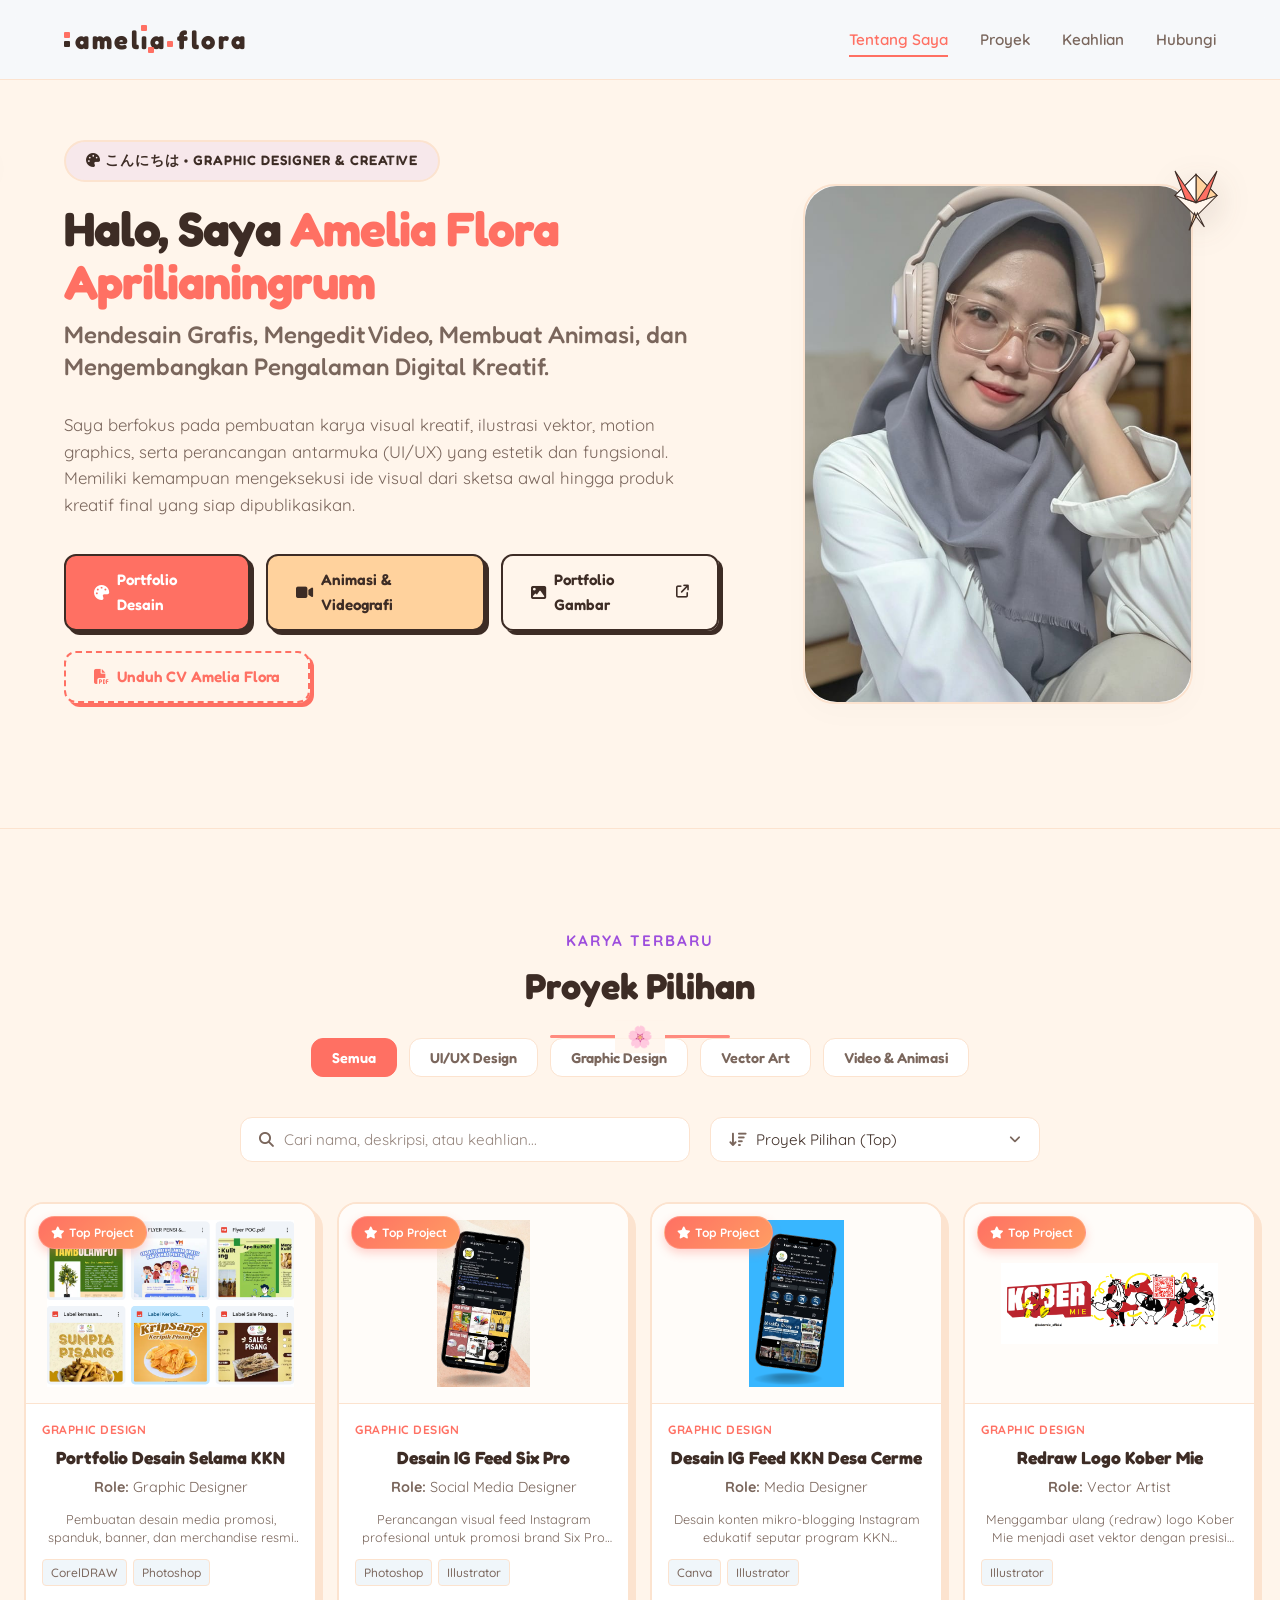
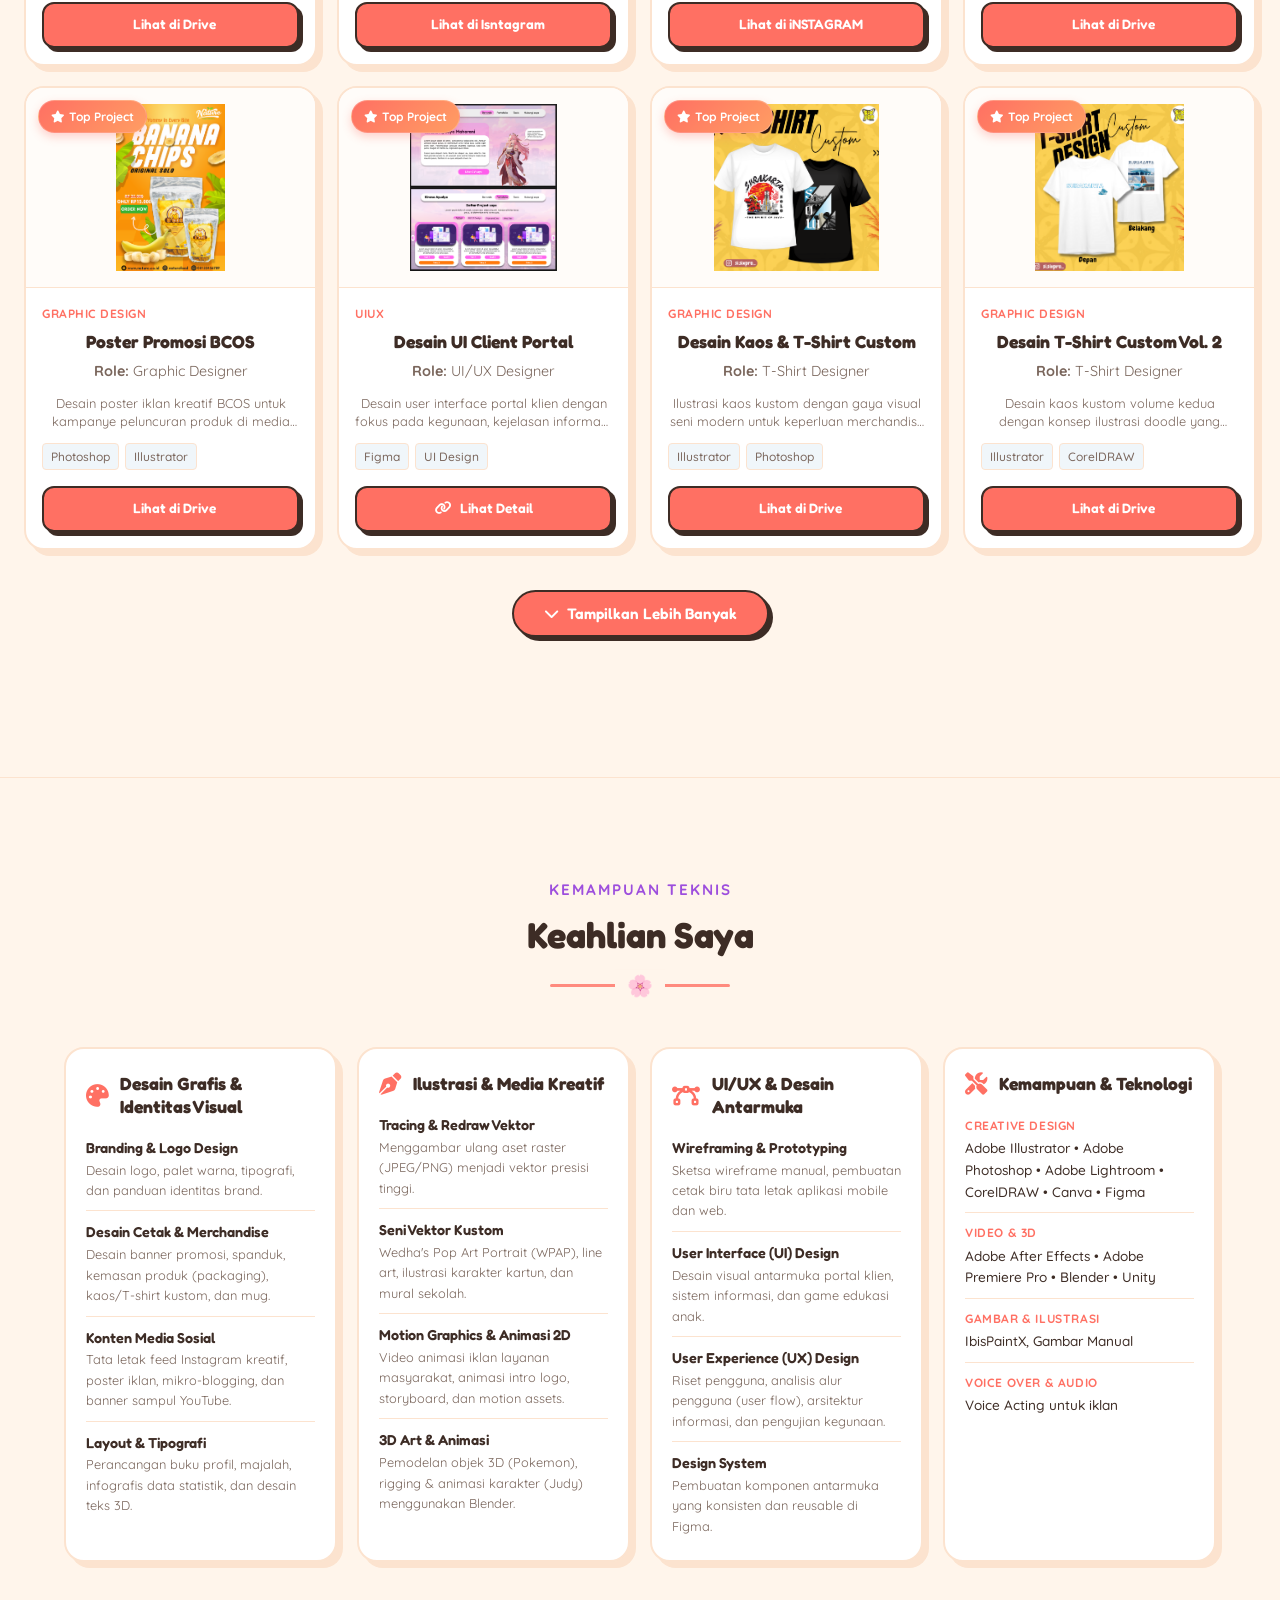
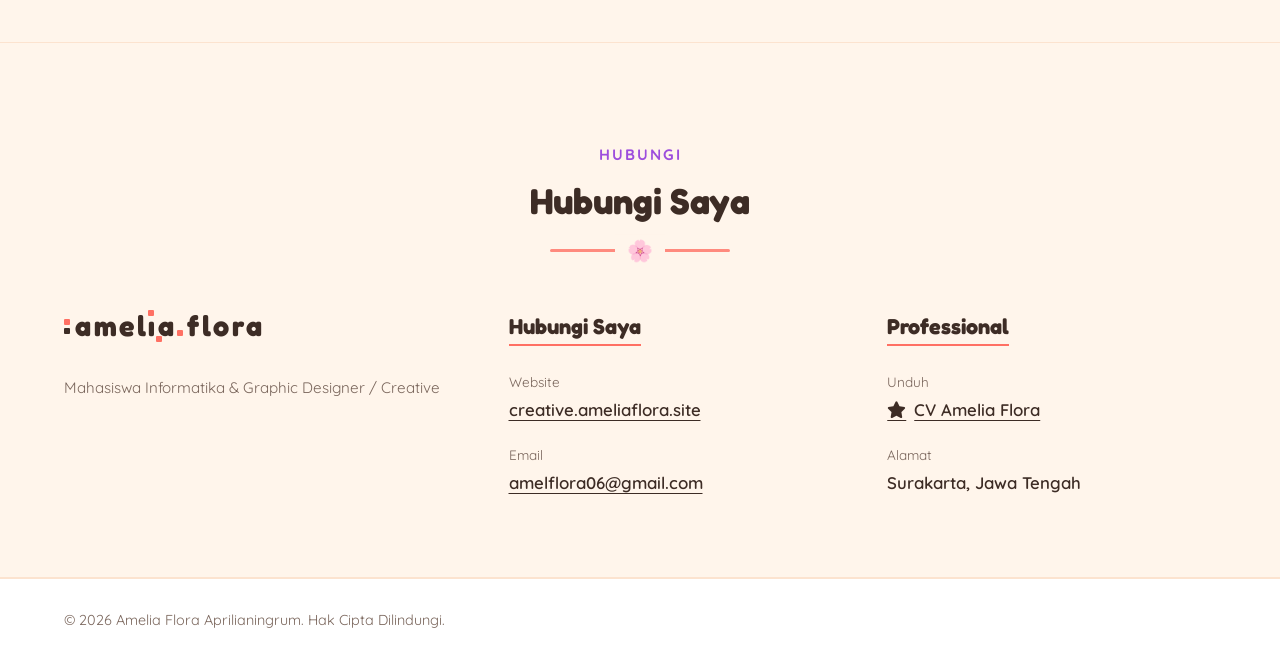
==== commit 75ed956e: "UPDATE NEW PORTO" ====
--- a/index.html
+++ b/index.html
@@ -1994,12 +1994,13 @@
                 <div class="skills-card">
                     <div class="skills-card-header">
                         <i class="fa-solid fa-screwdriver-wrench"></i>
-                        <h3>Alat Kreatif &amp; Teknologi</h3>
+                        <h3>Kemampuan &amp; Teknologi</h3>
                     </div>
                     <div class="skills-list-new tech-grid-skills">
                         <div class="tech-item-skill">
                             <span class="tech-label-skill">Creative Design</span>
-                            <span class="tech-tags-skill">Adobe Illustrator • Adobe Photoshop • CorelDRAW • Canva •
+                            <span class="tech-tags-skill">Adobe Illustrator • Adobe Photoshop • Adobe Lightroom •
+                                CorelDRAW • Canva •
                                 Figma</span>
                         </div>
                         <div class="tech-item-skill">
@@ -2008,13 +2009,14 @@
                                 Unity</span>
                         </div>
                         <div class="tech-item-skill">
+                            <span class="tech-label-skill">Gambar &amp; Ilustrasi</span>
+                            <span class="tech-tags-skill">IbisPaintX, Gambar Manual</span>
+                        </div>
+                        <div class="tech-item-skill">
                             <span class="tech-label-skill">Voice Over &amp; Audio</span>
-                            <span class="tech-tags-skill">Voice Acting • Narration • Audio Recording • Adobe Audition • Audacity</span>
-                        </div>
-                        <div class="tech-item-skill">
-                            <span class="tech-label-skill">Backend &amp; DB</span>
-                            <span class="tech-tags-skill">Golang • Gin • MySQL • PostgreSQL • Supabase • Firebase</span>
-                        </div>
+                            <span class="tech-tags-skill">Voice Acting untuk iklan</span>
+                        </div>
+
                     </div>
                 </div>
 
@@ -2058,7 +2060,7 @@
                     <div class="contact-item">
                         <span class="item-label">Website</span>
                         <span class="item-value">
-                            <a href="#" class="underlined-link">ameliaflora.site</a>
+                            <a href="#" class="underlined-link">creative.ameliaflora.site</a>
                         </span>
                     </div>
 
@@ -2069,10 +2071,7 @@
                         </span>
                     </div>
 
-                    <div class="contact-item">
-                        <span class="item-label">Alamat</span>
-                        <span class="item-value">Surakarta, Jawa Tengah</span>
-                    </div>
+
 
 
 
@@ -2083,13 +2082,6 @@
 
 
 
-                    <div class="contact-item">
-                        <span class="item-label">GitHub</span>
-                        <span class="item-value">
-                            <a href="https://github.com" target="_blank" rel="noopener"
-                                class="underlined-link">https://github.com/yeflou</a>
-                        </span>
-                    </div>
 
                     <div class="contact-item">
                         <span class="item-label">Unduh</span>
@@ -2098,6 +2090,10 @@
                                 <i class="fa-solid fa-star download-icon"></i> CV Amelia Flora
                             </a>
                         </span>
+                    </div>
+                    <div class="contact-item">
+                        <span class="item-label">Alamat</span>
+                        <span class="item-value">Surakarta, Jawa Tengah</span>
                     </div>
                 </div>
             </div>
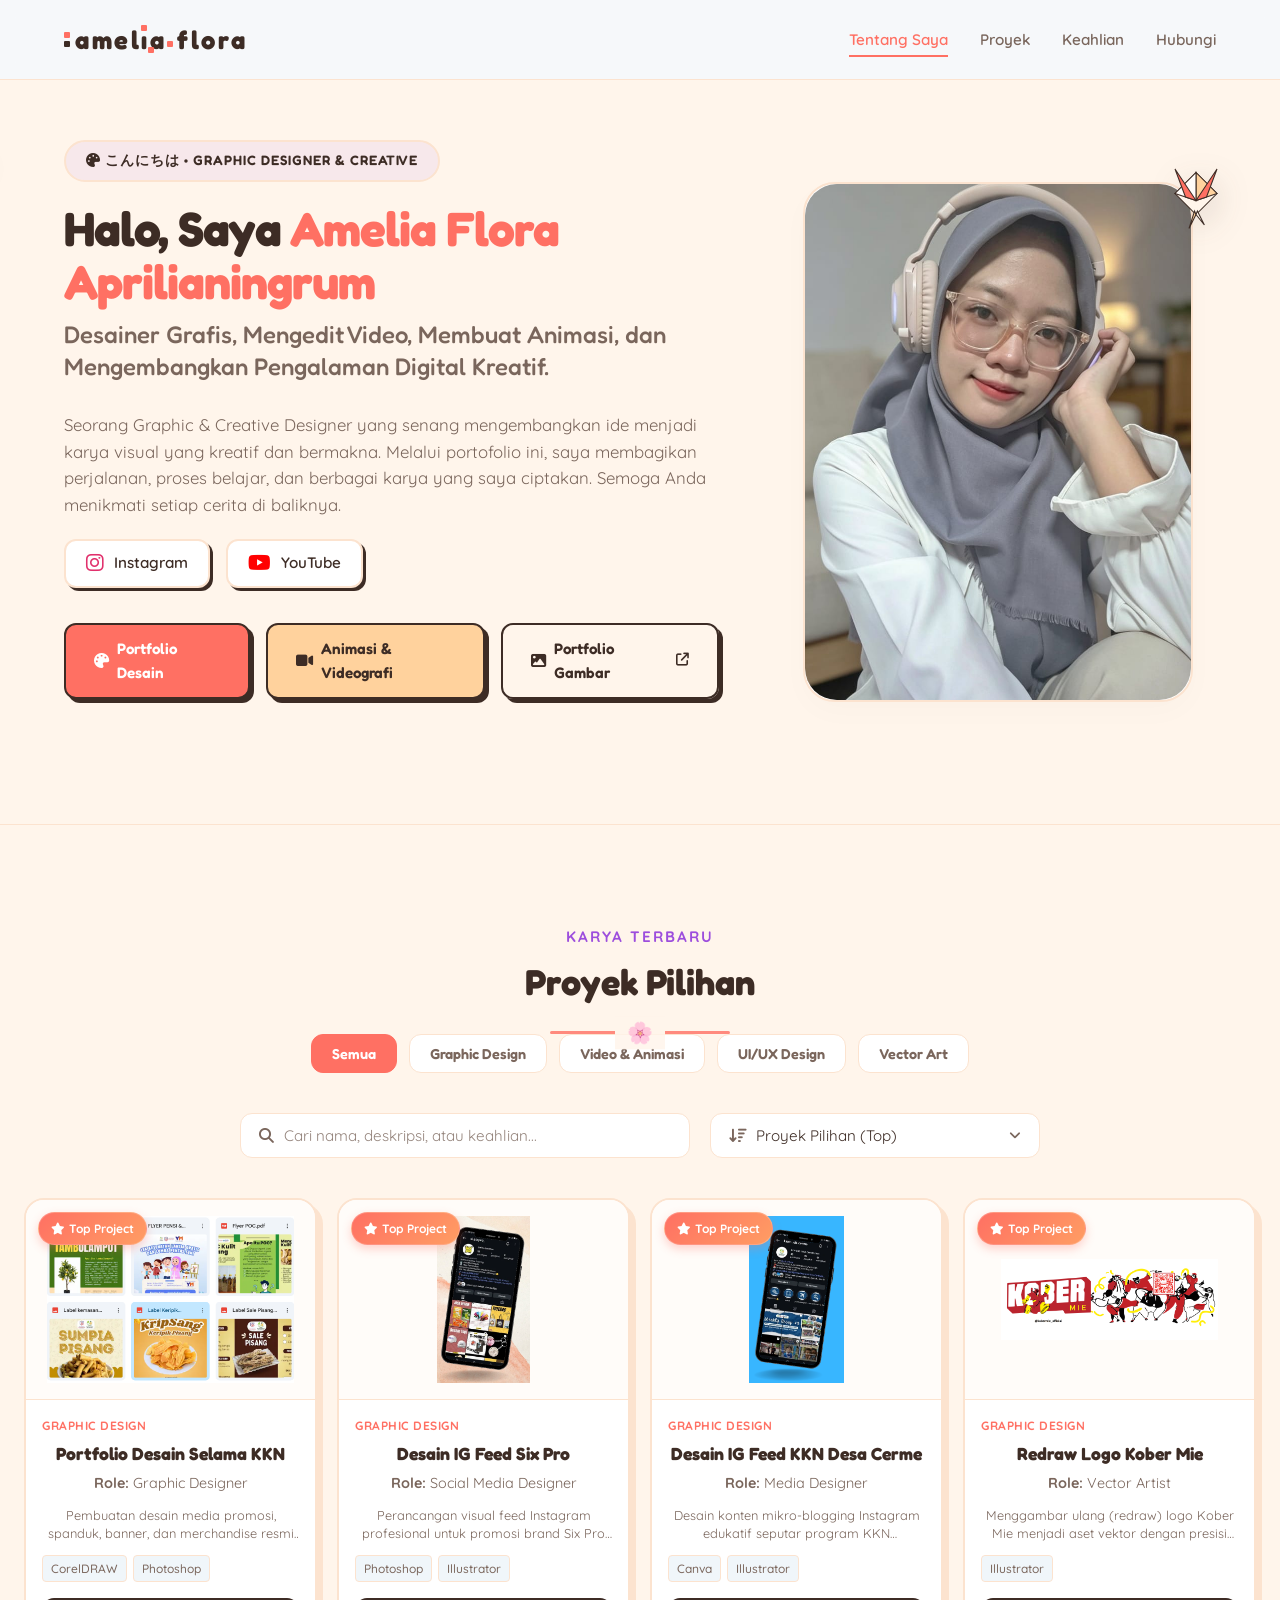
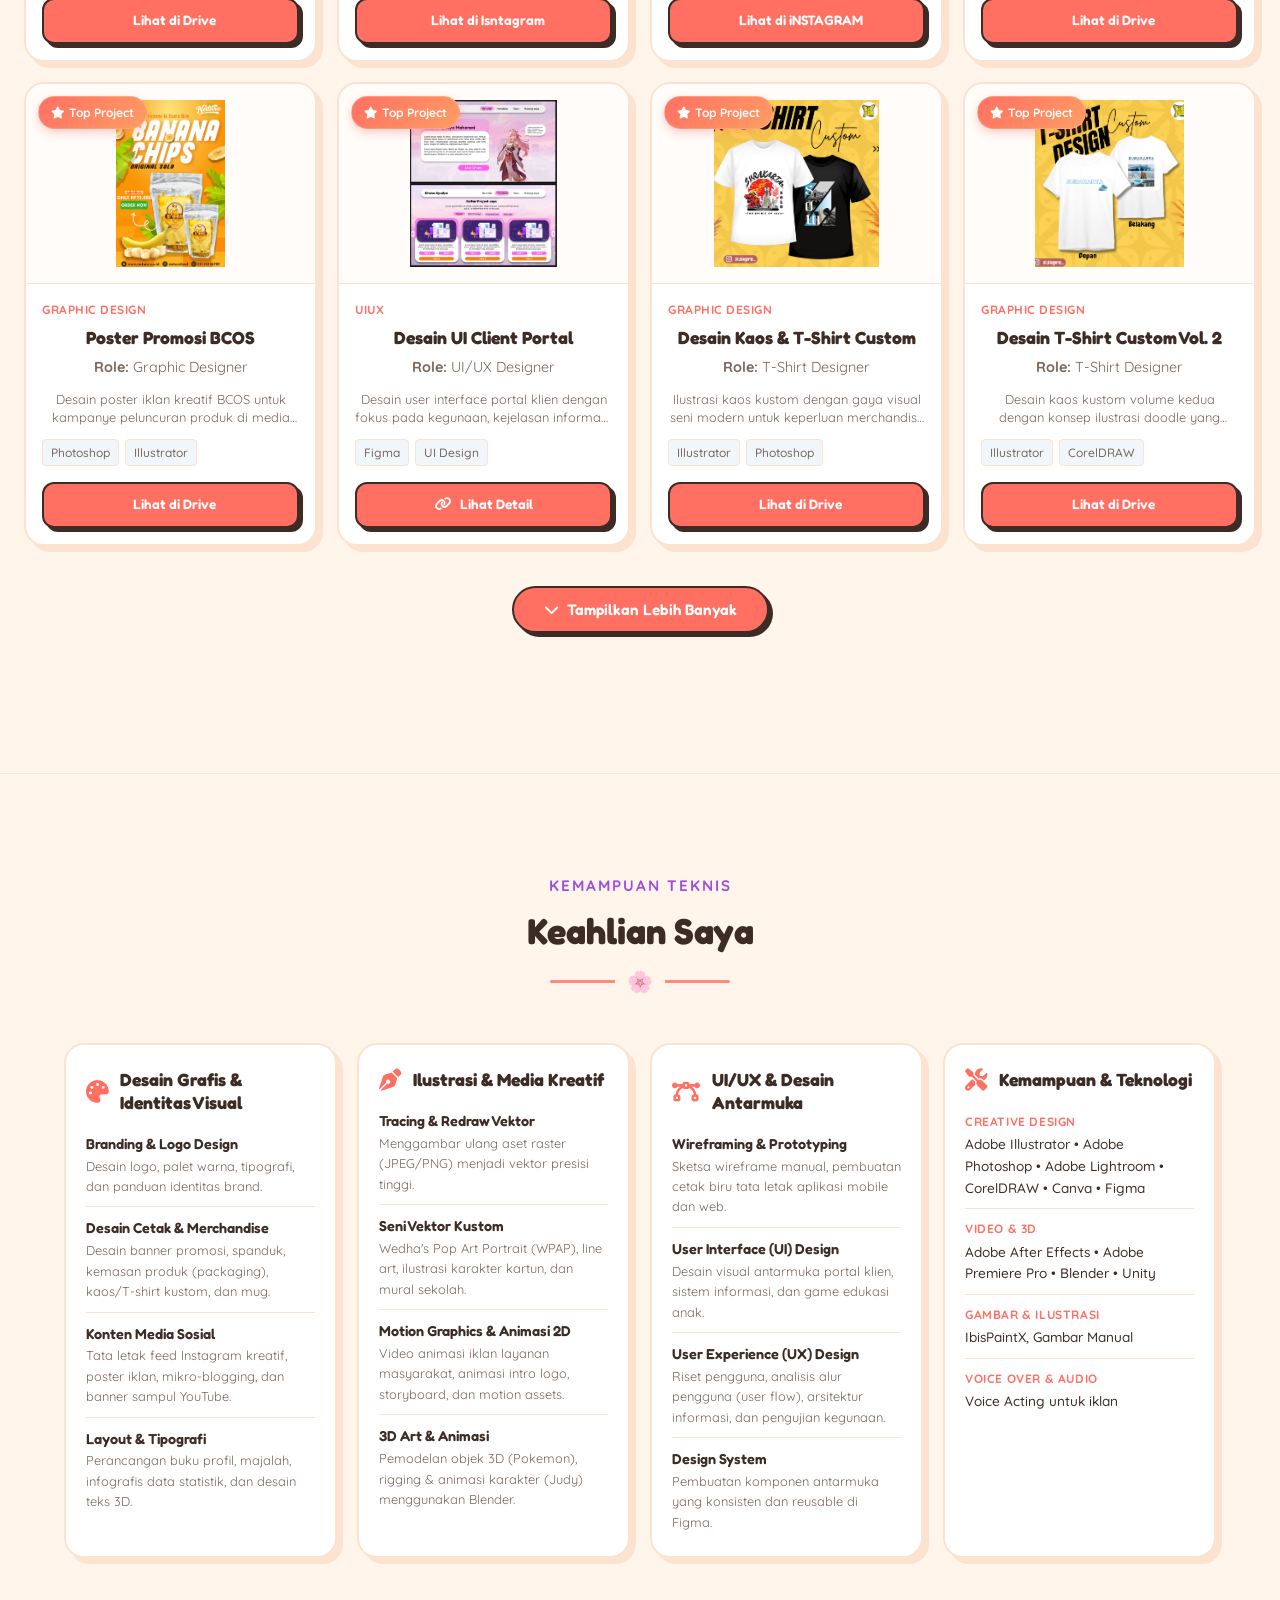
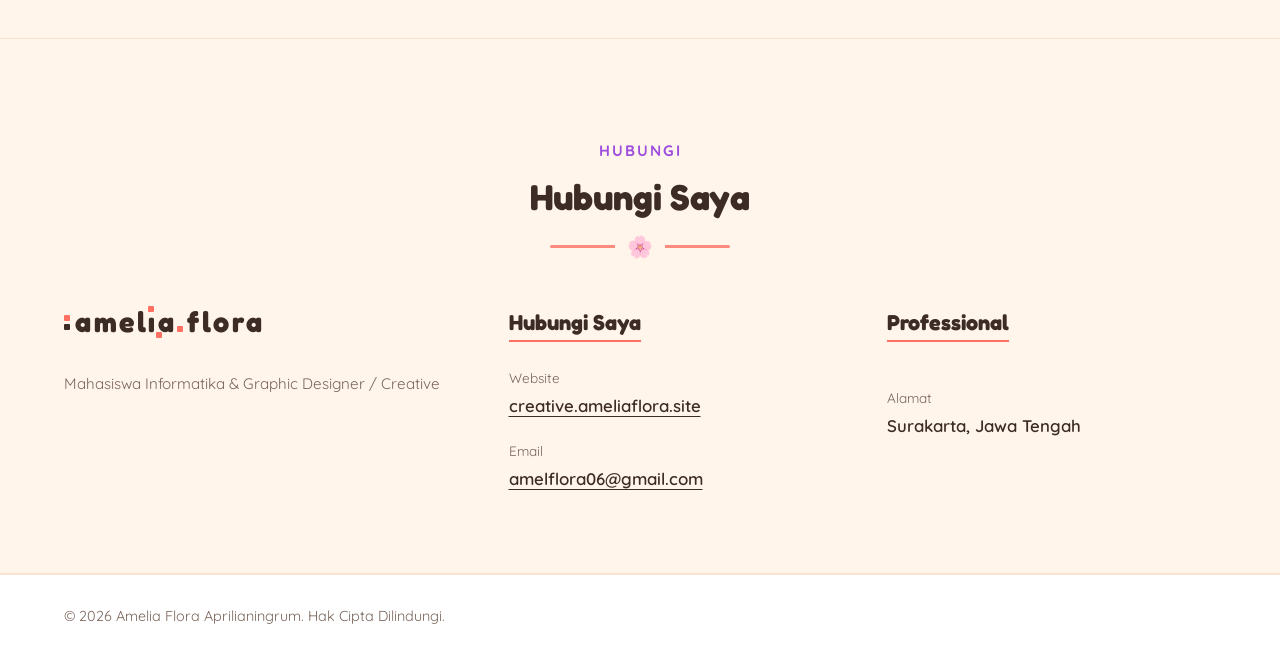
==== commit 3cf146bc: "UPDATE FIX" ====
--- a/index.html
+++ b/index.html
@@ -13,7 +13,7 @@
 
     <link rel="stylesheet" href="https://cdnjs.cloudflare.com/ajax/libs/font-awesome/6.4.0/css/all.min.css">
 
-    <link rel="stylesheet" href="style.css?v=5">
+    <link rel="stylesheet" href="style.css?v=6">
 </head>
 
 <body>
@@ -75,15 +75,23 @@
             <div class="hero-content">
                 <span class="badge"><i class="fa-solid fa-palette"></i> こんにちは • Graphic Designer &amp; Creative</span>
                 <h1 class="hero-title">Halo, Saya <span class="text-highlight">Amelia Flora Aprilianingrum</span></h1>
-                <h2 class="hero-subtitle">Mendesain Grafis, Mengedit Video, Membuat Animasi, dan Mengembangkan
+                <h2 class="hero-subtitle">Desainer Grafis, Mengedit Video, Membuat Animasi, dan Mengembangkan
                     Pengalaman Digital Kreatif.</h2>
 
                 <div class="about-description">
                     <p>
-                        Saya berfokus pada pembuatan karya visual kreatif, ilustrasi vektor, motion graphics,
-                        serta perancangan antarmuka (UI/UX) yang estetik dan fungsional. Memiliki kemampuan
-                        mengeksekusi ide visual dari sketsa awal hingga produk kreatif final yang siap dipublikasikan.
+                        Seorang Graphic & Creative Designer yang senang mengembangkan ide menjadi karya
+                        visual yang kreatif dan bermakna. Melalui portofolio ini, saya membagikan perjalanan, proses
+                        belajar, dan berbagai karya yang saya ciptakan. Semoga Anda menikmati setiap cerita di baliknya.
                     </p>
+                    <div class="about-socials">
+                        <a href="https://www.instagram.com/meliafloo?igsh=MTI3eGlhbnUxbzJobA==" target="_blank" rel="noopener" class="social-link-item instagram">
+                            <i class="fa-brands fa-instagram"></i> Instagram
+                        </a>
+                        <a href="https://www.youtube.com/@ameliafloraaprilianingrum9876" target="_blank" rel="noopener" class="social-link-item youtube">
+                            <i class="fa-brands fa-youtube"></i> YouTube
+                        </a>
+                    </div>
                 </div>
 
                 <div class="hero-actions">
@@ -97,11 +105,7 @@
                             style="font-size: 0.8rem; margin-left: 4px;"></i></a>
                 </div>
 
-                <div class="hero-cv-action">
-                    <a href="assets/cv.pdf" download="CV_Amelia_Flora.pdf" class="btn btn-cv">
-                        <i class="fa-solid fa-file-pdf"></i> Unduh CV Amelia Flora
-                    </a>
-                </div>
+
 
             </div>
 
@@ -149,10 +153,12 @@
                 <div class="section-line"></div>
                 <div class="project-filters">
                     <button class="filter-btn active" data-filter="all">Semua</button>
+                    <button class="filter-btn" data-filter="graphic">Graphic Design</button>
+                    <button class="filter-btn" data-filter="animation">Video &amp; Animasi</button>
                     <button class="filter-btn" data-filter="uiux">UI/UX Design</button>
-                    <button class="filter-btn" data-filter="graphic">Graphic Design</button>
+
                     <button class="filter-btn" data-filter="vector">Vector Art</button>
-                    <button class="filter-btn" data-filter="animation">Video &amp; Animasi</button>
+
                 </div>
 
                 <div class="project-controls">
@@ -230,35 +236,6 @@
                             </div>
                         </div>
                     </div>
-                    <!-- Proyek 1: Branding Amelia Flora -->
-                    <div class="project-card" data-category="graphic" data-year="2026" data-featured="false">
-                        <div class="project-img-container">
-                            <img src="assets/logo.png" alt="Branding Amelia Flora" class="project-img"
-                                style="object-fit: contain; background: #fffcf9; padding: 20px;">
-                        </div>
-                        <div class="project-content">
-                            <div class="project-meta">
-                                <span class="project-badge">Graphic Design</span>
-                                <span class="project-year"><i class="fa-regular fa-calendar"></i> 2026</span>
-                            </div>
-                            <h3 class="project-title">Branding Amelia Flora</h3>
-                            <div class="project-role-info"
-                                style="margin-bottom: 12px; font-size: 0.9rem; color: var(--text-muted);">
-                                <strong>Role:</strong> Logo Designer
-                            </div>
-                            <p class="project-desc">Desain identitas visual (logo, palet warna, tipografi) untuk
-                                personal branding website Amelia Flora.</p>
-                            <div class="project-tech">
-                                <span>Canva</span>
-                            </div>
-                            <div class="project-links">
-                                <a href="https://canva.link/g5iiaz5xzaeaxny"
-                                    class="btn btn-primary btn-sm btn-block-link" target="_blank" rel="noopener">
-                                    <i class="fa-brands fa-Drive"></i> Lihat di Camva
-                                </a>
-                            </div>
-                        </div>
-                    </div>
 
                     <!-- Proyek 2: Desain Aplikasi SumTime -->
                     <div class="project-card" data-category="uiux" data-year="2025" data-featured="false">
@@ -488,8 +465,250 @@
                                 <span>Illustrator</span><span>Vector Art</span>
                             </div>
                             <div class="project-links">
-                                <a href="https://www.Drive.net" class="btn btn-primary btn-sm btn-block-link"
-                                    target="_blank" rel="noopener">
+                                <a href="https://drive.google.com/file/d/1nFYRHvfPfhcFbiQNt3Oul-U6WH8JcImT/view?usp=drive_link"
+                                    class="btn btn-primary btn-sm btn-block-link" target="_blank" rel="noopener">
+                                    <i class="fa-brands fa-Drive"></i> Lihat di Drive
+                                </a>
+                            </div>
+                        </div>
+                    </div>
+
+
+                    <!-- Proyek 11: Video Iklan Klethak Klethik -->
+                    <div class="project-card" data-category="animation" data-year="2024" data-featured="false">
+                        <div class="project-img-container">
+                            <img src="assets/videoiklanklethakklethik.png" alt="Video Iklan Klethak Klethik"
+                                class="project-img">
+                        </div>
+                        <div class="project-content">
+                            <div class="project-meta">
+                                <span class="project-badge">Animation</span>
+                                <span class="project-year"><i class="fa-regular fa-calendar"></i> 2024</span>
+                            </div>
+                            <h3 class="project-title">Video Iklan Klethak Klethik</h3>
+                            <div class="project-role-info"
+                                style="margin-bottom: 12px; font-size: 0.9rem; color: var(--text-muted);">
+                                <strong>Role:</strong> Video Editor &amp; Colorist
+                            </div>
+                            <p class="project-desc">Editing video promosi komersial makanan ringan Klethak Klethik
+                                dengan transisi dan penataan audio dinamis.</p>
+                            <div class="project-tech">
+                                <span>Premiere Pro</span><span>After Effects</span>
+                            </div>
+                            <div class="project-links">
+                                <a href="https://drive.google.com/file/d/1OcD0lyg425BntoN8-vqTryl8rPPIs21q/view?usp=sharing"
+                                    class="btn btn-primary btn-sm btn-block-link" target="_blank" rel="noopener">
+                                    <i class="fa-brands fa-Drive"></i> Lihat di Drive
+                                </a>
+                            </div>
+                        </div>
+                    </div>
+
+                    <!-- Proyek 12: Cinematic Pasar Gede -->
+                    <div class="project-card" data-category="animation" data-year="2024" data-featured="false">
+                        <div class="project-img-container">
+                            <img src="assets/cenematicpasargede.png" alt="Cinematic Pasar Gede Surakarta"
+                                class="project-img">
+                        </div>
+                        <div class="project-content">
+                            <div class="project-meta">
+                                <span class="project-badge">Animation</span>
+                                <span class="project-year"><i class="fa-regular fa-calendar"></i> 2024</span>
+                            </div>
+                            <h3 class="project-title">Cinematic Pasar Gede</h3>
+                            <div class="project-role-info"
+                                style="margin-bottom: 12px; font-size: 0.9rem; color: var(--text-muted);">
+                                <strong>Role:</strong> Videographer &amp; Editor
+                            </div>
+                            <p class="project-desc">Video sinematik pendek bernuansa dokumenter hangat menyoroti
+                                aktivitas sehari-hari di Pasar Gede.</p>
+                            <div class="project-tech">
+                                <span>Premiere Pro</span><span>Color Grading</span>
+                            </div>
+                            <div class="project-links">
+                                <a href="https://drive.google.com/file/d/1nERR25LedLs_nN_5fLrpkXHWW_f1OvHv/view?usp=sharing"
+                                    class="btn btn-primary btn-sm btn-block-link" target="_blank" rel="noopener">
+                                    <i class="fa-brands fa-Drive"></i> Lihat Video
+                                </a>
+                            </div>
+                        </div>
+                    </div>
+
+                    <!-- Proyek 13: Desain T-Shirt Custom Vol. 2 -->
+                    <div class="project-card" data-category="graphic" data-year="2024" data-featured="true"
+                        data-order="8">
+                        <div class="project-img-container">
+                            <img src="assets/desaintshirt2.png" alt="Desain T-Shirt Custom Vol. 2" class="project-img">
+                        </div>
+                        <div class="project-content">
+                            <div class="project-meta">
+                                <span class="project-badge">Graphic Design</span>
+                                <span class="project-year"><i class="fa-regular fa-calendar"></i> 2024</span>
+                            </div>
+                            <h3 class="project-title">Desain T-Shirt Custom Vol. 2</h3>
+                            <div class="project-role-info"
+                                style="margin-bottom: 12px; font-size: 0.9rem; color: var(--text-muted);">
+                                <strong>Role:</strong> T-Shirt Designer
+                            </div>
+                            <p class="project-desc">Desain kaos kustom volume kedua dengan konsep ilustrasi doodle yang
+                                dinamis dan berenergi.</p>
+                            <div class="project-tech">
+                                <span>Illustrator</span><span>CorelDRAW</span>
+                            </div>
+                            <div class="project-links">
+                                <a href="https://drive.google.com/file/d/1ADFFZV9KNlb87fX75bx1nkdDe8gFTNc4/view?usp=drive_link"
+                                    class="btn btn-primary btn-sm btn-block-link" target="_blank" rel="noopener">
+                                    <i class="fa-brands fa-Drive"></i> Lihat di Drive
+                                </a>
+                            </div>
+                        </div>
+                    </div>
+
+                    <!-- Proyek 14: Desain Busana &amp; Kaos Baju -->
+                    <div class="project-card" data-category="graphic" data-year="2024" data-featured="false">
+                        <div class="project-img-container">
+                            <img src="assets/desainbaju.png" alt="Desain Busana &amp; Kaos Baju" class="project-img">
+                        </div>
+                        <div class="project-content">
+                            <div class="project-meta">
+                                <span class="project-badge">Graphic Design</span>
+                                <span class="project-year"><i class="fa-regular fa-calendar"></i> 2024</span>
+                            </div>
+                            <h3 class="project-title">Desain Busana &amp; Kaos Baju</h3>
+                            <div class="project-role-info"
+                                style="margin-bottom: 12px; font-size: 0.9rem; color: var(--text-muted);">
+                                <strong>Role:</strong> Fashion Graphic Designer
+                            </div>
+                            <p class="project-desc">Perancangan desain pakaian kreatif dan mockup kaos dengan gaya
+                                tipografi dan ilustrasi lokal.</p>
+                            <div class="project-tech">
+                                <span>Illustrator</span><span>CorelDRAW</span>
+                            </div>
+                            <div class="project-links">
+                                <a href="https://www.Drive.net" class="btn btn-primary btn-sm btn-block-link"
+                                    target="_blank" rel="noopener">
+                                    <i class="fa-brands fa-Drive"></i> Lihat di Drive
+                                </a>
+                            </div>
+                        </div>
+                    </div>
+
+                    <!-- Proyek 15: Desain Feed Instagram Baju 2 -->
+                    <div class="project-card" data-category="graphic" data-year="2024" data-featured="false">
+                        <div class="project-img-container">
+                            <span class="featured-badge"><i class="fa-solid fa-star"></i> Top Project</span>
+                            <img src="assets/desainfeedbjau2.png" alt="Desain Feed Instagram Baju 2"
+                                class="project-img">
+                        </div>
+                        <div class="project-content">
+                            <div class="project-meta">
+                                <span class="project-badge">Graphic Design</span>
+                                <span class="project-year"><i class="fa-regular fa-calendar"></i> 2024</span>
+                            </div>
+                            <h3 class="project-title">Desain Feed Instagram Baju 2</h3>
+                            <div class="project-role-info"
+                                style="margin-bottom: 12px; font-size: 0.9rem; color: var(--text-muted);">
+                                <strong>Role:</strong> Content Creator
+                            </div>
+                            <p class="project-desc">Penataan tata letak feed Instagram promosi produk pakaian fashion
+                                dengan gaya estetik dan minimalis.</p>
+                            <div class="project-tech">
+                                <span>Photoshop</span><span>Canva</span>
+                            </div>
+                            <div class="project-links">
+                                <a href="https://www.Drive.net" class="btn btn-primary btn-sm btn-block-link"
+                                    target="_blank" rel="noopener">
+                                    <i class="fa-brands fa-Drive"></i> Lihat di Drive
+                                </a>
+                            </div>
+                        </div>
+                    </div>
+
+                    <!-- Proyek 16: Desain Feed Instagram Baju -->
+                    <div class="project-card" data-category="graphic" data-year="2024" data-featured="false">
+                        <div class="project-img-container">
+                            <span class="featured-badge"><i class="fa-solid fa-star"></i> Top Project</span>
+                            <img src="assets/desainnfeedbaju.png" alt="Desain Feed Instagram Baju" class="project-img">
+                        </div>
+                        <div class="project-content">
+                            <div class="project-meta">
+                                <span class="project-badge">Graphic Design</span>
+                                <span class="project-year"><i class="fa-regular fa-calendar"></i> 2024</span>
+                            </div>
+                            <h3 class="project-title">Desain Feed Instagram Baju</h3>
+                            <div class="project-role-info"
+                                style="margin-bottom: 12px; font-size: 0.9rem; color: var(--text-muted);">
+                                <strong>Role:</strong> Content Creator
+                            </div>
+                            <p class="project-desc">Pembuatan layout promosi fashion di Instagram dengan memadukan
+                                mockup pakaian dan palet warna pastel.</p>
+                            <div class="project-tech">
+                                <span>Photoshop</span><span>Canva</span>
+                            </div>
+                            <div class="project-links">
+                                <a href="https://www.Drive.net" class="btn btn-primary btn-sm btn-block-link"
+                                    target="_blank" rel="noopener">
+                                    <i class="fa-brands fa-Drive"></i> Lihat di Drive
+                                </a>
+                            </div>
+                        </div>
+                    </div>
+
+                    <!-- Proyek 17: Desain Mug Merchandise -->
+                    <div class="project-card" data-category="graphic" data-year="2024" data-featured="true"
+                        data-order="14">
+                        <div class="project-img-container">
+                            <img src="assets/desainmug.png" alt="Desain Mug Merchandise" class="project-img">
+                        </div>
+                        <div class="project-content">
+                            <div class="project-meta">
+                                <span class="project-badge">Graphic Design</span>
+                                <span class="project-year"><i class="fa-regular fa-calendar"></i> 2024</span>
+                            </div>
+                            <h3 class="project-title">Desain Mug Merchandise</h3>
+                            <div class="project-role-info"
+                                style="margin-bottom: 12px; font-size: 0.9rem; color: var(--text-muted);">
+                                <strong>Role:</strong> Graphic Designer
+                            </div>
+                            <p class="project-desc">Desain ilustrasi kustom yang dicetak pada mug merchandise untuk
+                                keperluan souvenir promosi korporat.</p>
+                            <div class="project-tech">
+                                <span>Illustrator</span><span>Photoshop</span>
+                            </div>
+                            <div class="project-links">
+                                <a href="https://drive.google.com/file/d/1FIb3IXv-8cVQSK6MhRvhW-QZD1gweP5-/view?usp=drive_link"
+                                    class="btn btn-primary btn-sm btn-block-link" target="_blank" rel="noopener">
+                                    <i class="fa-brands fa-Drive"></i> Lihat di Drive
+                                </a>
+                            </div>
+                        </div>
+                    </div>
+
+                    <!-- Proyek 27: Video Animasi Nipis Madu -->
+                    <div class="project-card" data-category="animation" data-year="2024" data-featured="true"
+                        data-order="15">
+                        <div class="project-img-container">
+                            <span class="featured-badge"><i class="fa-solid fa-star"></i> Top Project</span>
+                            <img src="assets/animasinipismadu.png" alt="Video Animasi Nipis Madu" class="project-img">
+                        </div>
+                        <div class="project-content">
+                            <div class="project-meta">
+                                <span class="project-badge">Animation</span>
+                                <span class="project-year"><i class="fa-regular fa-calendar"></i> 2024</span>
+                            </div>
+                            <h3 class="project-title">Video Animasi Nipis Madu</h3>
+                            <div class="project-role-info"
+                                style="margin-bottom: 12px; font-size: 0.9rem; color: var(--text-muted);">
+                                <strong>Role:</strong> Motion Designer
+                            </div>
+                            <p class="project-desc">Pembuatan motion graphic promosi produk minuman segar Nipis Madu
+                                dengan transisi dinamis.</p>
+                            <div class="project-tech">
+                                <span>After Effects</span><span>Illustrator</span>
+                            </div>
+                            <div class="project-links">
+                                <a href="https://drive.google.com/file/d/1MOvOA2L-8H1W4k3PLja3eGTX9Gwp-DAN/view?usp=sharing"
+                                    class="btn btn-primary btn-sm btn-block-link" target="_blank" rel="noopener">
                                     <i class="fa-brands fa-Drive"></i> Lihat di Drive
                                 </a>
                             </div>
@@ -497,7 +716,8 @@
                     </div>
 
                     <!-- Proyek 10: Animasi Iklan Layanan -->
-                    <div class="project-card" data-category="animation" data-year="2024" data-featured="false">
+                    <div class="project-card" data-category="animation" data-year="2024" data-featured="true"
+                        data-order="16">
                         <div class="project-img-container">
                             <span class="featured-badge"><i class="fa-solid fa-star"></i> Top Project</span>
                             <img src="assets/animasiiklanlayananmasyarakat.png" alt="Animasi Iklan Layanan Masyarakat"
@@ -527,216 +747,6 @@
                         </div>
                     </div>
 
-                    <!-- Proyek 11: Video Iklan Klethak Klethik -->
-                    <div class="project-card" data-category="animation" data-year="2024" data-featured="false">
-                        <div class="project-img-container">
-                            <img src="assets/videoiklanklethakklethik.png" alt="Video Iklan Klethak Klethik"
-                                class="project-img">
-                        </div>
-                        <div class="project-content">
-                            <div class="project-meta">
-                                <span class="project-badge">Animation</span>
-                                <span class="project-year"><i class="fa-regular fa-calendar"></i> 2024</span>
-                            </div>
-                            <h3 class="project-title">Video Iklan Klethak Klethik</h3>
-                            <div class="project-role-info"
-                                style="margin-bottom: 12px; font-size: 0.9rem; color: var(--text-muted);">
-                                <strong>Role:</strong> Video Editor &amp; Colorist
-                            </div>
-                            <p class="project-desc">Editing video promosi komersial makanan ringan Klethak Klethik
-                                dengan transisi dan penataan audio dinamis.</p>
-                            <div class="project-tech">
-                                <span>Premiere Pro</span><span>After Effects</span>
-                            </div>
-                            <div class="project-links">
-                                <a href="https://www.Drive.net" class="btn btn-primary btn-sm btn-block-link"
-                                    target="_blank" rel="noopener">
-                                    <i class="fa-brands fa-Drive"></i> Lihat di Drive
-                                </a>
-                            </div>
-                        </div>
-                    </div>
-
-                    <!-- Proyek 12: Cinematic Pasar Gede -->
-                    <div class="project-card" data-category="animation" data-year="2024" data-featured="false">
-                        <div class="project-img-container">
-                            <img src="assets/cenematicpasargede.png" alt="Cinematic Pasar Gede Surakarta"
-                                class="project-img">
-                        </div>
-                        <div class="project-content">
-                            <div class="project-meta">
-                                <span class="project-badge">Animation</span>
-                                <span class="project-year"><i class="fa-regular fa-calendar"></i> 2024</span>
-                            </div>
-                            <h3 class="project-title">Cinematic Pasar Gede</h3>
-                            <div class="project-role-info"
-                                style="margin-bottom: 12px; font-size: 0.9rem; color: var(--text-muted);">
-                                <strong>Role:</strong> Videographer &amp; Editor
-                            </div>
-                            <p class="project-desc">Video sinematik pendek bernuansa dokumenter hangat menyoroti
-                                aktivitas sehari-hari di Pasar Gede.</p>
-                            <div class="project-tech">
-                                <span>Premiere Pro</span><span>Color Grading</span>
-                            </div>
-                            <div class="project-links">
-                                <a href="https://www.Drive.net" class="btn btn-primary btn-sm btn-block-link"
-                                    target="_blank" rel="noopener">
-                                    <i class="fa-brands fa-Drive"></i> Lihat di Drive
-                                </a>
-                            </div>
-                        </div>
-                    </div>
-
-                    <!-- Proyek 13: Desain T-Shirt Custom Vol. 2 -->
-                    <div class="project-card" data-category="graphic" data-year="2024" data-featured="true"
-                        data-order="8">
-                        <div class="project-img-container">
-                            <img src="assets/desaintshirt2.png" alt="Desain T-Shirt Custom Vol. 2" class="project-img">
-                        </div>
-                        <div class="project-content">
-                            <div class="project-meta">
-                                <span class="project-badge">Graphic Design</span>
-                                <span class="project-year"><i class="fa-regular fa-calendar"></i> 2024</span>
-                            </div>
-                            <h3 class="project-title">Desain T-Shirt Custom Vol. 2</h3>
-                            <div class="project-role-info"
-                                style="margin-bottom: 12px; font-size: 0.9rem; color: var(--text-muted);">
-                                <strong>Role:</strong> T-Shirt Designer
-                            </div>
-                            <p class="project-desc">Desain kaos kustom volume kedua dengan konsep ilustrasi doodle yang
-                                dinamis dan berenergi.</p>
-                            <div class="project-tech">
-                                <span>Illustrator</span><span>CorelDRAW</span>
-                            </div>
-                            <div class="project-links">
-                                <a href="https://drive.google.com/file/d/1ADFFZV9KNlb87fX75bx1nkdDe8gFTNc4/view?usp=drive_link"
-                                    class="btn btn-primary btn-sm btn-block-link" target="_blank" rel="noopener">
-                                    <i class="fa-brands fa-Drive"></i> Lihat di Drive
-                                </a>
-                            </div>
-                        </div>
-                    </div>
-
-                    <!-- Proyek 14: Desain Busana &amp; Kaos Baju -->
-                    <div class="project-card" data-category="graphic" data-year="2024" data-featured="false">
-                        <div class="project-img-container">
-                            <img src="assets/desainbaju.png" alt="Desain Busana &amp; Kaos Baju" class="project-img">
-                        </div>
-                        <div class="project-content">
-                            <div class="project-meta">
-                                <span class="project-badge">Graphic Design</span>
-                                <span class="project-year"><i class="fa-regular fa-calendar"></i> 2024</span>
-                            </div>
-                            <h3 class="project-title">Desain Busana &amp; Kaos Baju</h3>
-                            <div class="project-role-info"
-                                style="margin-bottom: 12px; font-size: 0.9rem; color: var(--text-muted);">
-                                <strong>Role:</strong> Fashion Graphic Designer
-                            </div>
-                            <p class="project-desc">Perancangan desain pakaian kreatif dan mockup kaos dengan gaya
-                                tipografi dan ilustrasi lokal.</p>
-                            <div class="project-tech">
-                                <span>Illustrator</span><span>CorelDRAW</span>
-                            </div>
-                            <div class="project-links">
-                                <a href="https://www.Drive.net" class="btn btn-primary btn-sm btn-block-link"
-                                    target="_blank" rel="noopener">
-                                    <i class="fa-brands fa-Drive"></i> Lihat di Drive
-                                </a>
-                            </div>
-                        </div>
-                    </div>
-
-                    <!-- Proyek 15: Desain Feed Instagram Baju 2 -->
-                    <div class="project-card" data-category="graphic" data-year="2024" data-featured="false">
-                        <div class="project-img-container">
-                            <span class="featured-badge"><i class="fa-solid fa-star"></i> Top Project</span>
-                            <img src="assets/desainfeedbjau2.png" alt="Desain Feed Instagram Baju 2"
-                                class="project-img">
-                        </div>
-                        <div class="project-content">
-                            <div class="project-meta">
-                                <span class="project-badge">Graphic Design</span>
-                                <span class="project-year"><i class="fa-regular fa-calendar"></i> 2024</span>
-                            </div>
-                            <h3 class="project-title">Desain Feed Instagram Baju 2</h3>
-                            <div class="project-role-info"
-                                style="margin-bottom: 12px; font-size: 0.9rem; color: var(--text-muted);">
-                                <strong>Role:</strong> Content Creator
-                            </div>
-                            <p class="project-desc">Penataan tata letak feed Instagram promosi produk pakaian fashion
-                                dengan gaya estetik dan minimalis.</p>
-                            <div class="project-tech">
-                                <span>Photoshop</span><span>Canva</span>
-                            </div>
-                            <div class="project-links">
-                                <a href="https://www.Drive.net" class="btn btn-primary btn-sm btn-block-link"
-                                    target="_blank" rel="noopener">
-                                    <i class="fa-brands fa-Drive"></i> Lihat di Drive
-                                </a>
-                            </div>
-                        </div>
-                    </div>
-
-                    <!-- Proyek 16: Desain Feed Instagram Baju -->
-                    <div class="project-card" data-category="graphic" data-year="2024" data-featured="false">
-                        <div class="project-img-container">
-                            <span class="featured-badge"><i class="fa-solid fa-star"></i> Top Project</span>
-                            <img src="assets/desainnfeedbaju.png" alt="Desain Feed Instagram Baju" class="project-img">
-                        </div>
-                        <div class="project-content">
-                            <div class="project-meta">
-                                <span class="project-badge">Graphic Design</span>
-                                <span class="project-year"><i class="fa-regular fa-calendar"></i> 2024</span>
-                            </div>
-                            <h3 class="project-title">Desain Feed Instagram Baju</h3>
-                            <div class="project-role-info"
-                                style="margin-bottom: 12px; font-size: 0.9rem; color: var(--text-muted);">
-                                <strong>Role:</strong> Content Creator
-                            </div>
-                            <p class="project-desc">Pembuatan layout promosi fashion di Instagram dengan memadukan
-                                mockup pakaian dan palet warna pastel.</p>
-                            <div class="project-tech">
-                                <span>Photoshop</span><span>Canva</span>
-                            </div>
-                            <div class="project-links">
-                                <a href="https://www.Drive.net" class="btn btn-primary btn-sm btn-block-link"
-                                    target="_blank" rel="noopener">
-                                    <i class="fa-brands fa-Drive"></i> Lihat di Drive
-                                </a>
-                            </div>
-                        </div>
-                    </div>
-
-                    <!-- Proyek 17: Desain Mug Merchandise -->
-                    <div class="project-card" data-category="graphic" data-year="2024" data-featured="true"
-                        data-order="14">
-                        <div class="project-img-container">
-                            <img src="assets/desainmug.png" alt="Desain Mug Merchandise" class="project-img">
-                        </div>
-                        <div class="project-content">
-                            <div class="project-meta">
-                                <span class="project-badge">Graphic Design</span>
-                                <span class="project-year"><i class="fa-regular fa-calendar"></i> 2024</span>
-                            </div>
-                            <h3 class="project-title">Desain Mug Merchandise</h3>
-                            <div class="project-role-info"
-                                style="margin-bottom: 12px; font-size: 0.9rem; color: var(--text-muted);">
-                                <strong>Role:</strong> Graphic Designer
-                            </div>
-                            <p class="project-desc">Desain ilustrasi kustom yang dicetak pada mug merchandise untuk
-                                keperluan souvenir promosi korporat.</p>
-                            <div class="project-tech">
-                                <span>Illustrator</span><span>Photoshop</span>
-                            </div>
-                            <div class="project-links">
-                                <a href="https://drive.google.com/file/d/1FIb3IXv-8cVQSK6MhRvhW-QZD1gweP5-/view?usp=drive_link"
-                                    class="btn btn-primary btn-sm btn-block-link" target="_blank" rel="noopener">
-                                    <i class="fa-brands fa-Drive"></i> Lihat di Drive
-                                </a>
-                            </div>
-                        </div>
-                    </div>
-
                     <!-- Proyek 18: Comic Pouch &amp; Mask Design -->
                     <div class="project-card" data-category="graphic" data-year="2024" data-featured="false">
                         <div class="project-img-container">
@@ -878,8 +888,8 @@
                                 <span>Illustrator</span><span>Canva</span>
                             </div>
                             <div class="project-links">
-                                <a href="https://www.Drive.net" class="btn btn-primary btn-sm btn-block-link"
-                                    target="_blank" rel="noopener">
+                                <a href="https://drive.google.com/file/d/1S88cQk28s3F3I2FXbXq4du72BEvI-kxb/view?usp=drive_link"
+                                    class="btn btn-primary btn-sm btn-block-link" target="_blank" rel="noopener">
                                     <i class="fa-brands fa-Drive"></i> Lihat di Drive
                                 </a>
                             </div>
@@ -908,8 +918,8 @@
                                 <span>Illustrator</span><span>Canva</span>
                             </div>
                             <div class="project-links">
-                                <a href="https://www.Drive.net" class="btn btn-primary btn-sm btn-block-link"
-                                    target="_blank" rel="noopener">
+                                <a href="https://drive.google.com/file/d/1oOIUFroJ4fJPa0btB7GBilwxkCCSpIIB/view?usp=drive_link"
+                                    class="btn btn-primary btn-sm btn-block-link" target="_blank" rel="noopener">
                                     <i class="fa-brands fa-Drive"></i> Lihat di Drive
                                 </a>
                             </div>
@@ -1003,35 +1013,6 @@
                         </div>
                     </div>
 
-                    <!-- Proyek 27: Video Animasi Nipis Madu -->
-                    <div class="project-card" data-category="animation" data-year="2024" data-featured="false">
-                        <div class="project-img-container">
-                            <span class="featured-badge"><i class="fa-solid fa-star"></i> Top Project</span>
-                            <img src="assets/animasinipismadu.png" alt="Video Animasi Nipis Madu" class="project-img">
-                        </div>
-                        <div class="project-content">
-                            <div class="project-meta">
-                                <span class="project-badge">Animation</span>
-                                <span class="project-year"><i class="fa-regular fa-calendar"></i> 2024</span>
-                            </div>
-                            <h3 class="project-title">Video Animasi Nipis Madu</h3>
-                            <div class="project-role-info"
-                                style="margin-bottom: 12px; font-size: 0.9rem; color: var(--text-muted);">
-                                <strong>Role:</strong> Motion Designer
-                            </div>
-                            <p class="project-desc">Pembuatan motion graphic promosi produk minuman segar Nipis Madu
-                                dengan transisi dinamis.</p>
-                            <div class="project-tech">
-                                <span>After Effects</span><span>Illustrator</span>
-                            </div>
-                            <div class="project-links">
-                                <a href="https://www.Drive.net" class="btn btn-primary btn-sm btn-block-link"
-                                    target="_blank" rel="noopener">
-                                    <i class="fa-brands fa-Drive"></i> Lihat di Drive
-                                </a>
-                            </div>
-                        </div>
-                    </div>
 
                     <!-- Proyek 28: Video Animasi Wayang Kulit -->
                     <div class="project-card" data-category="animation" data-year="2024" data-featured="false">
@@ -1565,12 +1546,7 @@
                             <div class="project-tech">
                                 <span>Unity</span><span>Vuforia</span><span>Blender</span>
                             </div>
-                            <div class="project-links">
-                                <a href="https://drive.google.com" class="btn btn-primary btn-sm btn-block-link"
-                                    target="_blank" rel="noopener">
-                                    <i class="fa-solid fa-link"></i> Lihat Demo
-                                </a>
-                            </div>
+
                         </div>
                     </div>
 
@@ -1749,8 +1725,8 @@
                                 <span>After Effects</span><span>Illustrator</span>
                             </div>
                             <div class="project-links">
-                                <a href="https://www.Drive.net" class="btn btn-primary btn-sm btn-block-link"
-                                    target="_blank" rel="noopener">
+                                <a href="https://drive.google.com/file/d/1qQ22QjtZszfnyX2OWrK1bDNmeqGzC4Co/view?usp=drive_link"
+                                    class="btn btn-primary btn-sm btn-block-link" target="_blank" rel="noopener">
                                     <i class="fa-brands fa-Drive"></i> Lihat di Drive
                                 </a>
                             </div>
@@ -1875,6 +1851,30 @@
                                     target="_blank" rel="noopener">
                                     <i class="fa-brands fa-Drive"></i> Lihat di Drive
                                 </a>
+                            </div>
+                        </div>
+                    </div>
+                    
+                    <!-- Proyek 1: Branding Amelia Flora -->
+                    <div class="project-card" data-category="graphic" data-year="2026" data-featured="false">
+                        <div class="project-img-container">
+                            <img src="assets/logo.png" alt="Branding Amelia Flora" class="project-img"
+                                style="object-fit: contain; background: #fffcf9; padding: 20px;">
+                        </div>
+                        <div class="project-content">
+                            <div class="project-meta">
+                                <span class="project-badge">Graphic Design</span>
+                                <span class="project-year"><i class="fa-regular fa-calendar"></i> 2026</span>
+                            </div>
+                            <h3 class="project-title">Branding Amelia Flora</h3>
+                            <div class="project-role-info"
+                                style="margin-bottom: 12px; font-size: 0.9rem; color: var(--text-muted);">
+                                <strong>Role:</strong> Logo Designer
+                            </div>
+                            <p class="project-desc">Desain identitas visual (logo, palet warna, tipografi) untuk
+                                personal branding website Amelia Flora.</p>
+                            <div class="project-tech">
+                                <span>Canva</span>
                             </div>
                         </div>
                     </div>
@@ -2084,12 +2084,8 @@
 
 
                     <div class="contact-item">
-                        <span class="item-label">Unduh</span>
-                        <span class="item-value">
-                            <a href="assets/cv.pdf" download="CV_Amelia_Flora.pdf" class="cv-download-link">
-                                <i class="fa-solid fa-star download-icon"></i> CV Amelia Flora
-                            </a>
-                        </span>
+
+
                     </div>
                     <div class="contact-item">
                         <span class="item-label">Alamat</span>
@@ -2111,7 +2107,7 @@
 
 
 
-    <script src="script.js?v=5"></script>
+    <script src="script.js?v=6"></script>
 </body>
 
 </html>
--- a/style.css
+++ b/style.css
@@ -2976,3 +2976,51 @@
     box-shadow: 2px 2px 0px var(--primary-hover) !important;
     background-color: rgba(255, 112, 99, 0.05);
 }
+
+/* About Social Links */
+.about-socials {
+    margin-top: 20px;
+    display: flex;
+    gap: 16px;
+    align-items: center;
+}
+
+.social-link-item {
+    display: inline-flex;
+    align-items: center;
+    gap: 10px;
+    color: var(--text-light);
+    text-decoration: none;
+    font-weight: 600;
+    font-size: 0.95rem;
+    padding: 10px 20px;
+    border: 2px solid var(--border-color);
+    border-radius: var(--border-radius-sm);
+    background-color: var(--bg-card);
+    transition: var(--transition);
+    box-shadow: 3px 3px 0px var(--text-light);
+}
+
+.social-link-item:hover {
+    border-color: var(--primary);
+    transform: translate(1px, 1px);
+    box-shadow: 2px 2px 0px var(--text-light);
+    background-color: var(--bg-card-hover);
+}
+
+.social-link-item i {
+    font-size: 1.25rem;
+    transition: var(--transition);
+}
+
+.social-link-item.instagram i {
+    color: #e1306c;
+}
+
+.social-link-item.youtube i {
+    color: #ff0000;
+}
+
+.social-link-item:hover i {
+    transform: scale(1.2);
+}
